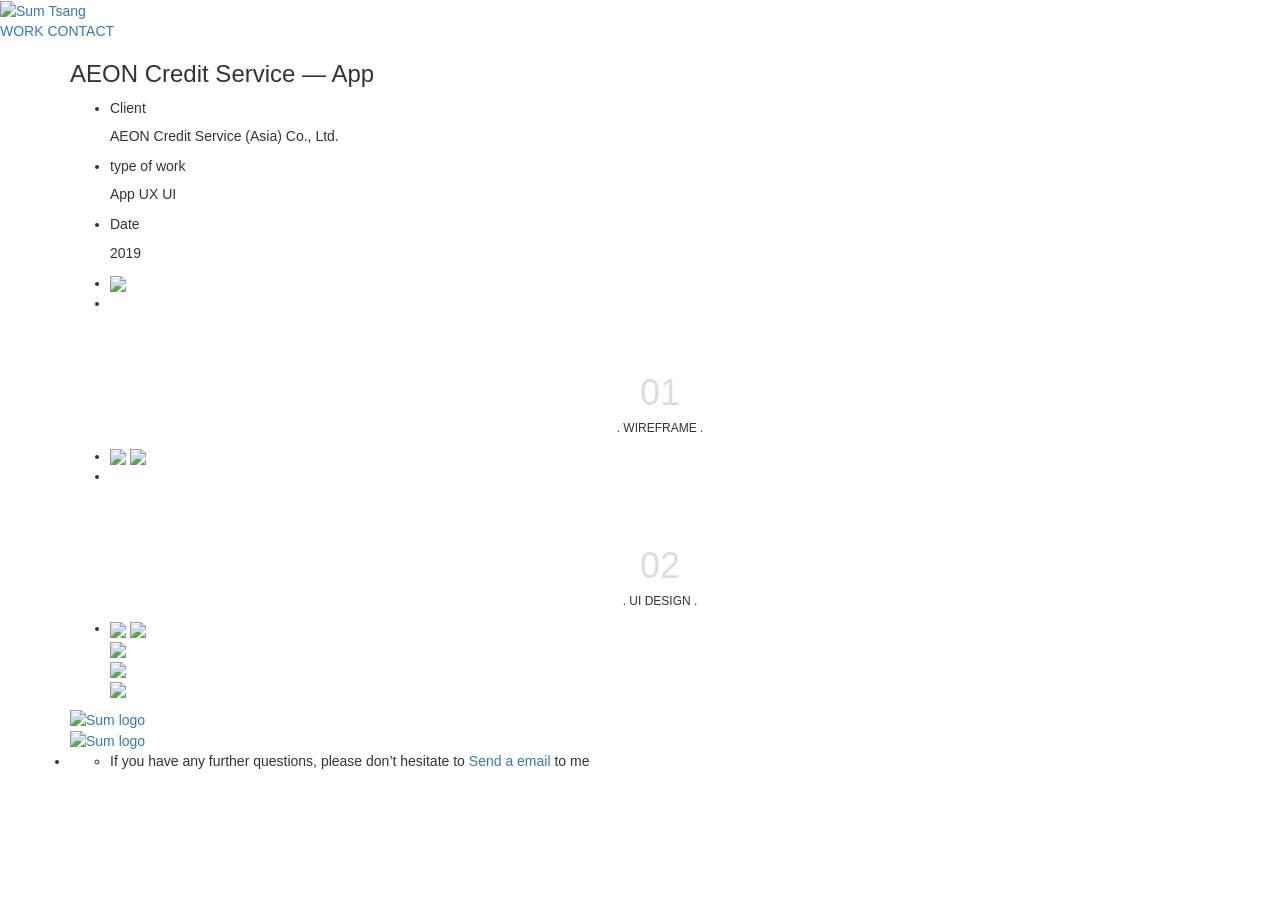
==== aeon-noshow.html @ 8ae0adea "Add files via upload" ====
<!DOCTYPE html>

<html>
    <head>
        <meta charset="utf-8">
        <title>SumTsanG</title>
        <meta name="description" content="SumTsanG">
        <meta name="author" content="pixel-industry">
        <meta name="keywords" content="CSS, HTML5, jQuery, retina, bootstrap">
        <meta name="viewport" content="width=device-width, initial-scale=1.0">
        <link rel="shortcut icon" href="img/favicon.png"/>

        <!-- Stylesheets -->
        <link rel="stylesheet" href="bootstrap/css/bootstrap.min.css"/><!-- bootstrap grid -->
        <link rel="stylesheet" href="bootstrap/css/bootstrap-theme.min.css"/><!-- bootstrap theme -->
        <link rel="stylesheet" href="css/color-turquoise.css"/><!-- turquoise template color styles -->
        <link rel="stylesheet" href="css/retina.css"/><!-- retina ready styles -->
        <link rel="stylesheet" href="css/animate.css"/><!-- animation for content -->
        <link rel="stylesheet" href="css/colors-header.css"/><!-- header styles -->

        <!-- Font icons -->
        <link rel="stylesheet" href="fonts/font-awesome-4.6.3/css/font-awesome.min.css"/><!-- Fontawesome icons css -->

        <!-- Magnific pop up plugin css -->
        <link rel="stylesheet" href="css/magnific-popup.css"/>

        <!-- Google Web fonts -->
        <link href='https://fonts.googleapis.com/css?family=Poppins:300,400,500,700%7CPlayfair+Display:400,700&subset=latin,latin-ext' rel='stylesheet' type='text/css'>        
        

        <!-- Main stylesheet -->
        <link rel="stylesheet" href="css/style.css"/><!-- template styles -->
        <link rel="stylesheet" href="css/responsive.css"/>
        <link rel="stylesheet" href="css/portfolio-job3.css"/><!-- responsive styles -->
    </head>

    <body class="job3-project-page" class="job3-project-page">

        <!-- Header wrapper start -->
    <div class="header-wrapper header-dark-default clearfix">

            <!-- #header start -->
      <header class="job3-header">
    <div class="job3-header-inner">
      <a class="job3-logo" href="index.html">
        <img class="svg-black" src="img/svg/logo.svg" alt="Sum Tsang">
      </a>
      <nav>
        <a href="index.html">WORK</a>
        <a href="contact.html">CONTACT</a>
      </nav>
    </div>
  </header>
        <!-- #header end -->
      </div><!-- .header-wrapper.header-transparent.header-dark-default end -->

        <div class="page-content  pt-50">
            <div class="container">
                <div class="row">


                    <div class="col-md-12 project-details-wide">
                      <h3>AEON Credit Service — App                      </h3>
                      <ul class="details-list">
                          <li>
                                <h5>Client</h5>
                                <p>AEON Credit Service (Asia) Co., Ltd.</p>
                        </li>
                            <li>
                                <h5>type of work</h5>
                                <p>App UX UI</p>
                            </li>
                            <li>
                                <h5>Date</h5>
                                <p>2019</p>
                            </li> 

                      </ul>
                  </div>
                    
                    <div class="col-md-12 project-gallery-wide">
                        <ul class="vertical-stack-gallery">
                             <li class="triggerAnimation animated" data-animate="fadeIn">
                             

                           
                             <img src="img/portfolio/aeon-noshow-hero.jpg">
                            
                             <!-- heading -->  
                            <li class="triggerAnimation animated" data-animate="fadeIn">
                               <br><br><br>
                               <h1 style="text-align: center; color: #ddd;"> 01</h1>
                               <h6 style="text-align: center; color: #333;">. WIREFRAME .</h6>
                            </li>
                            
                            <li class="triggerAnimation animated" data-animate="fadeIn">
                               <img src="img/portfolio/header.jpg">
                                <img src="img/portfolio/aeon-noshow-wf.jpg" class="border">
                            </li>
                          
                          <!-- heading -->  
                            <li class="triggerAnimation animated" data-animate="fadeIn">
                               <br><br><br>
                               <h1 style="text-align: center; color: #ddd;"> 02</h1>
                               <h6 style="text-align: center; color: #333;">. UI DESIGN .</h6>
                            </li>
                            
                            <li class="triggerAnimation animated" data-animate="fadeIn">
                               <img src="img/portfolio/header.jpg">
                                <img src="img/portfolio/aeon-m01.jpg" class="border"><br>
                                 <img src="img/portfolio/aeon-m02.jpg" class="border"><br>
                                  <img src="img/portfolio/aeon-m03.jpg" class="border"><br>
                                   <img src="img/portfolio/aeon-m04.jpg" class="border">
                            </li>  
                                                     
                                                
                                                                 
                        </ul>
                    </div>

                </div>
            </div>
        </div>

        <!-- #footer-wrapper start -->
        <div id="footer-wrapper" class="footer-dark simple-style footer-box footer-custom-bkg-image footer-img-bkg-2 centered">
            <!-- #footer start -->
            <footer id="footer">
                <!-- .container start -->
                <div class="container">
                    <!-- .row start -->
                    <div class="row mb-0">
                        <div class="col-md-12">
                            <a href="" class="to-top">
                                <span class="icon-container">
                                    <img src="img/svg/to-top.svg" class="svg-theme-color" alt="Sum logo"/>
                                </span>
                            </a>
                          <div class="logo">
                                <a href="index.html">
                                    <span class="icon-container">
                                        <img class="svg-white" src="img/svg/logo-w.svg" alt="Sum logo"/>
                                    </span>
                                </a>
                            </div><!-- .logo end -->
                        </div>
                    </div><!-- .row end -->
                    <!-- .row start -->
                    <div class="row">
                        <!-- .footer-widget-container.col-md-12 start -->
                        <ul class="footer-widget-container col-md-12 mb-0">
                            <!-- .widget -->
                            <li class="widget widget_nav_menu widget_horizontal_menu">
                                <ul class="menu">
                                    <li class="menu-item">If you have any further questions, please don’t hesitate to <a href="mailto:sumtsang@gmail.com">Send a email</a> to me</li>
                                </ul>
                            </li><!-- .widget end -->
                        </ul><!-- .footer-widget-container.col-md-12 end -->
                    </div><!-- .row end -->
                </div><!-- .container end -->
            </footer><!-- #footer end -->
        </div><!-- #footer-wrapper end -->

        <script src="js/jquery-2.1.4.min.js"></script><!-- jQuery library -->
        <script src="bootstrap/js/bootstrap.min.js"></script><!-- .bootstrap script -->
        <script src="js/jquery.scripts.min.js"></script><!-- modernizr -->
                 
        <script src="sharrre/jquery.sharrre-1.3.4.min.js"></script><!-- Sharrre post plugin -->
        <script type="text/javascript" src="js/jquery.fatNav.js"></script><!-- hamburger menu js -->
        <script src="js/jquery.magnific-popup.min.js"></script> <!-- Magnific pop up lightbox -->
        <script src="js/jquery-retina.js"></script><!-- retina -->
        <script src="js/volcanno.include.js"></script><!-- custom js functions -->

        <script>
            /* <![CDATA[ */
            jQuery(document).ready(function ($) {
                'use strict';

                // HAMBURGER MENU
                $.fatNav();

                //JQUERY SHARRRE 
                $('.sharrre-facebook').sharrre({
                    share: {
                        facebook: true
                    },
                    enableHover: false,
                    enableTracking: true,
                    template: '<a class="box" href="#"><div class="share"><span></span></div></a>',
                    click: function (api, options) {
                        api.simulateClick();
                        api.openPopup('facebook');
                    }
                });

                $('.sharrre-twitter').sharrre({
                    share: {
                        facebook: true
                    },
                    enableHover: false,
                    enableTracking: true,
                    template: '<a class="box" href="#"><div class="share"><span></span></div></a>',
                    click: function (api, options) {
                        api.simulateClick();
                        api.openPopup('twitter');
                    }
                });
                $('.sharrre-linkedin').sharrre({
                    share: {
                        facebook: true
                    },
                    enableHover: false,
                    enableTracking: true,
                    template: '<a class="box" href="#"><div class="share"><span></span></div></a>',
                    click: function (api, options) {
                        api.simulateClick();
                        api.openPopup('linkedin');
                    }
                });

                $('.sharrre-google-plus').sharrre({
                    share: {
                        facebook: true
                    },
                    enableHover: false,
                    enableTracking: true,
                    template: '<a class="box" href="#"><div class="share"><span></span></div></a>',
                    click: function (api, options) {
                        api.simulateClick();
                        api.openPopup('googlePlus');
                    }
                });

                // OPEN PORTFOLIO GALLERY IN POPUP
                $('.portfolio-item-hover-button').magnificPopup({
                    type: 'image',
                    gallery: {
                        enabled: true
                    },
                    image: {
                        // options for image content type
                        titleSrc: 'title'
                    }
                });

            });
            /* ]]> */
        </script>

    </body>
</html>
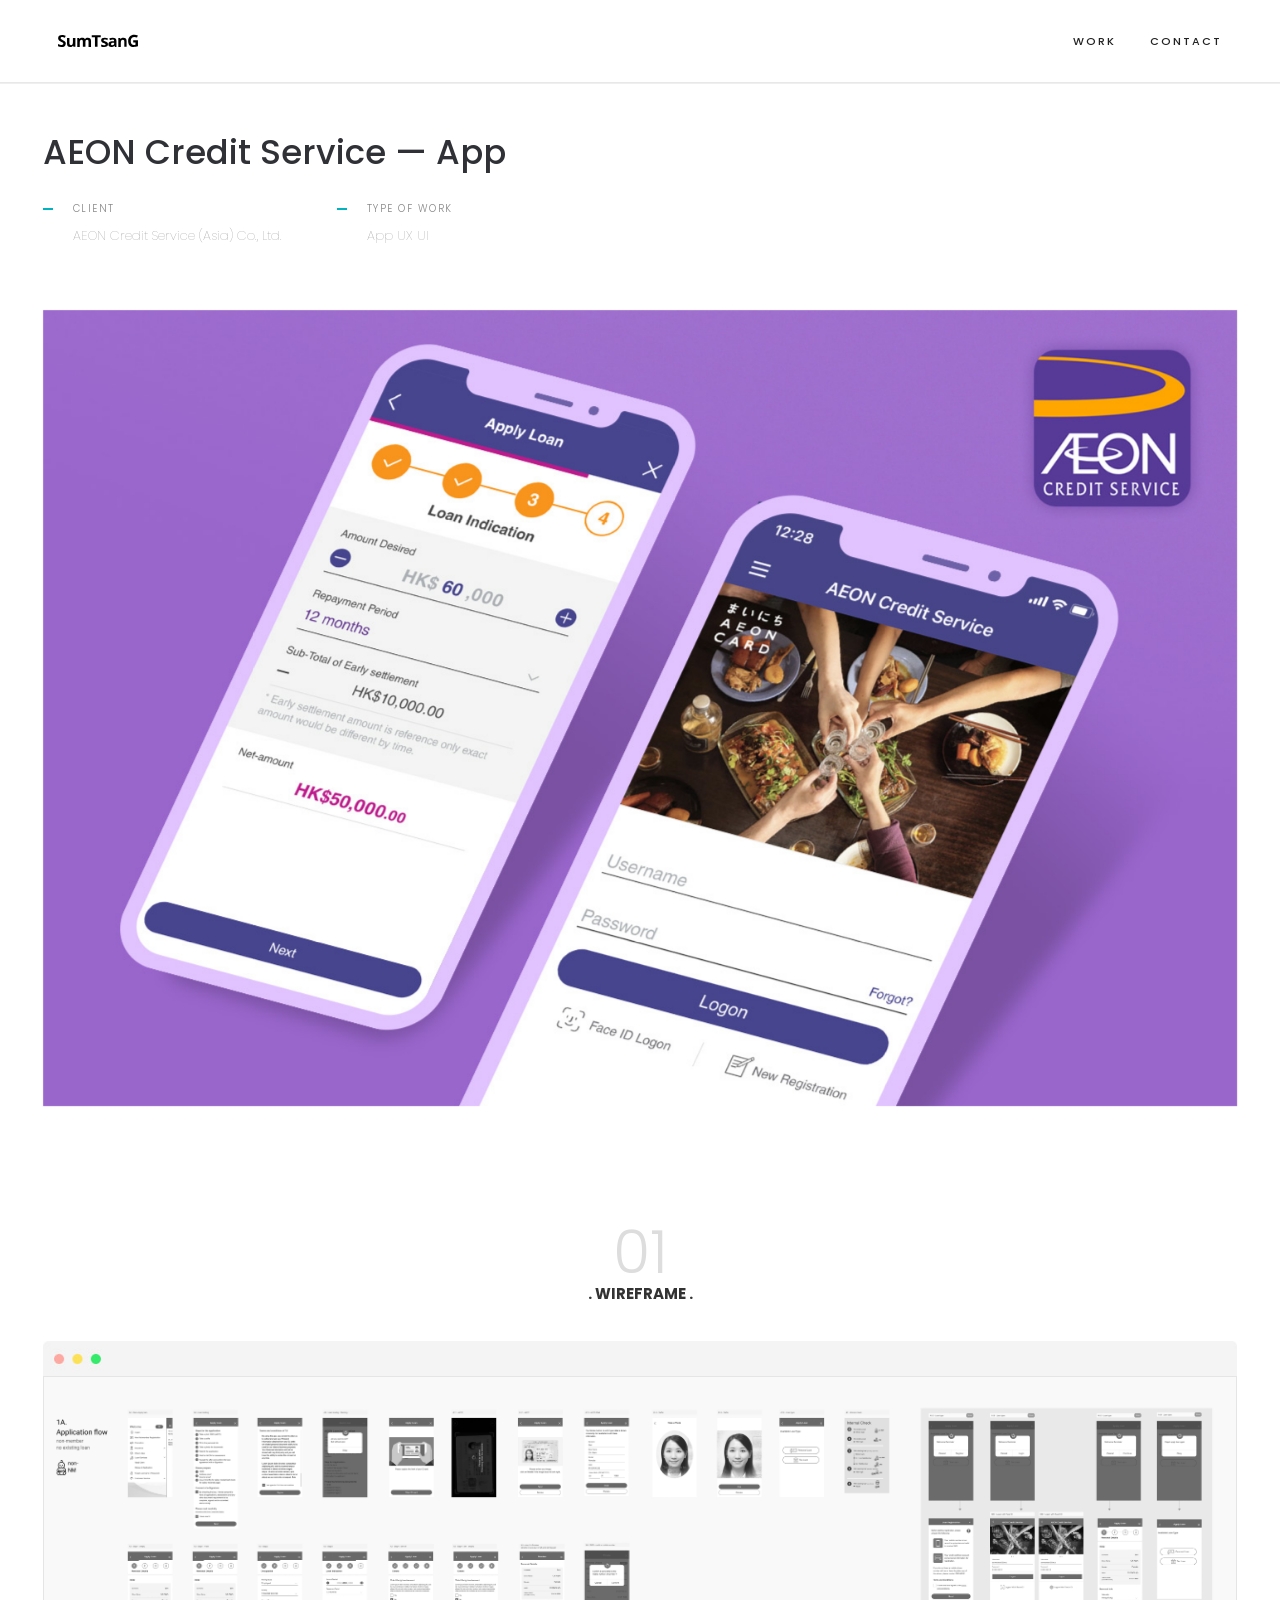
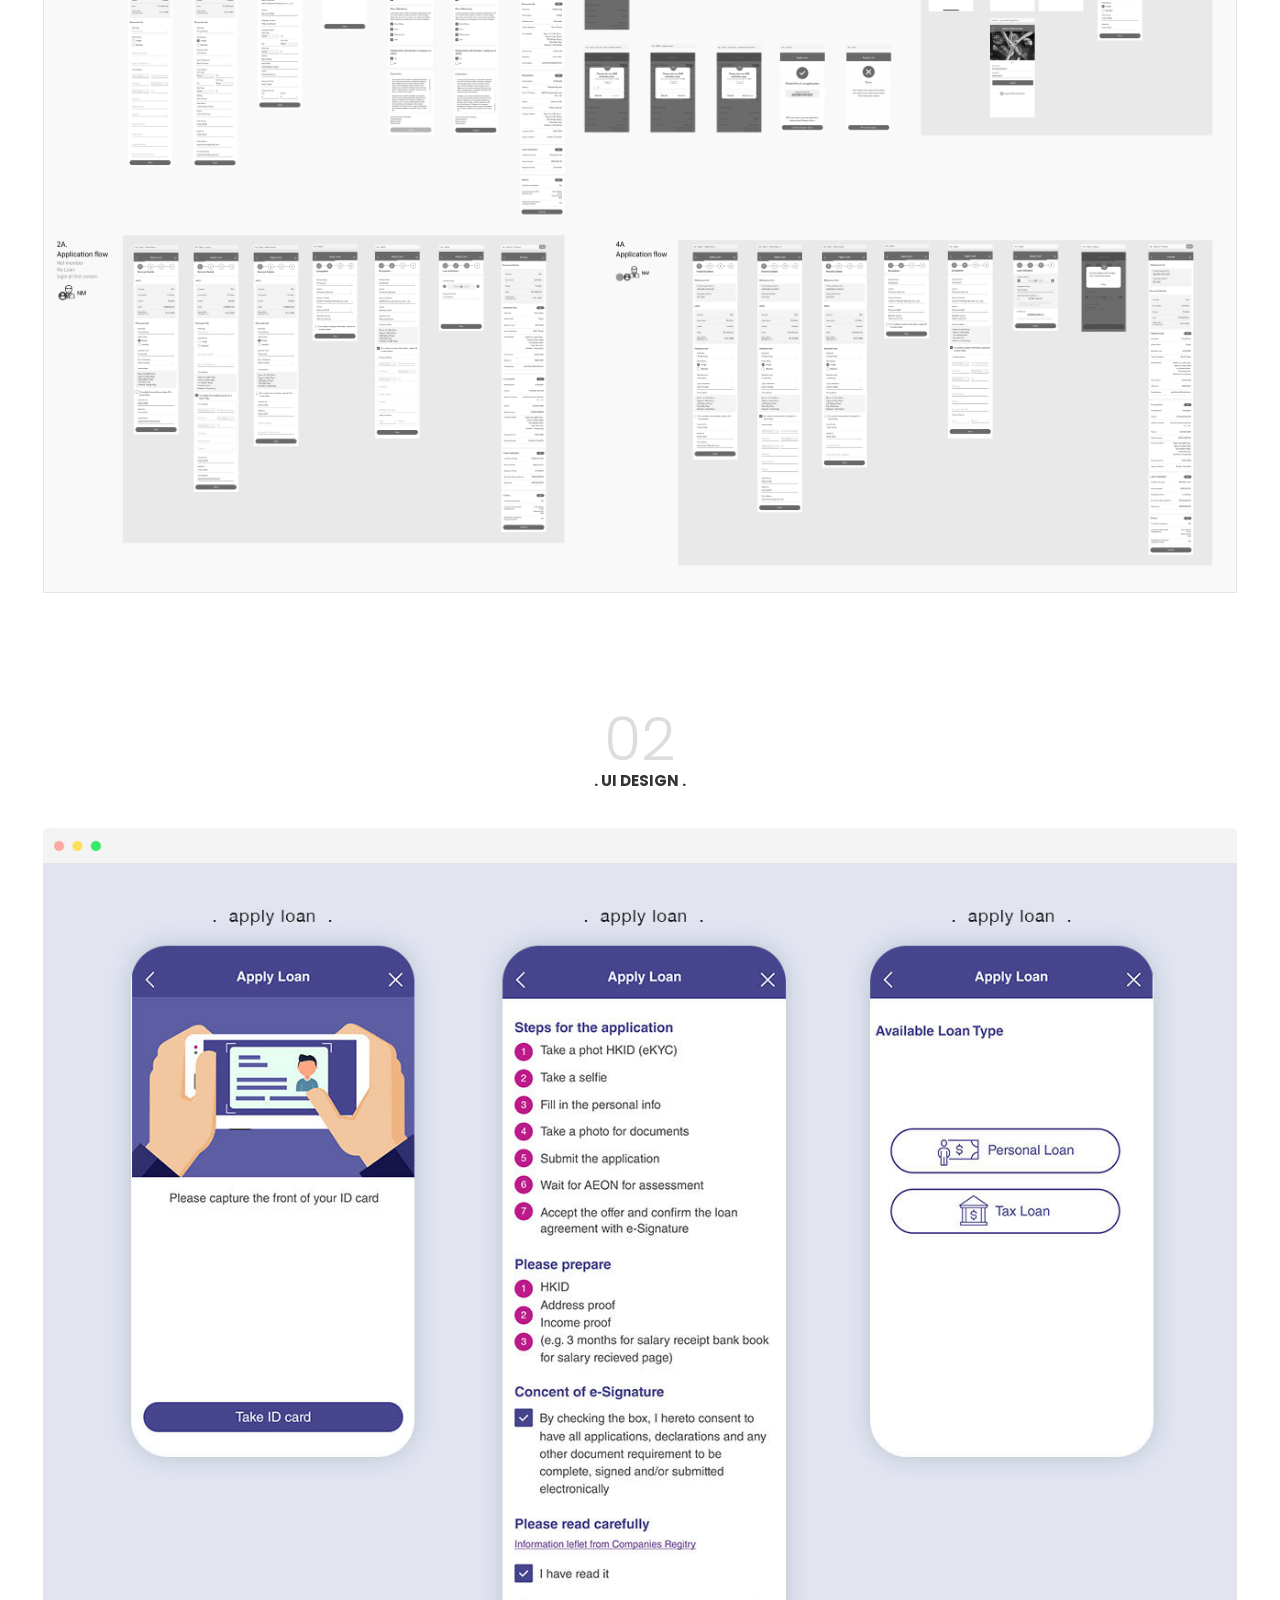
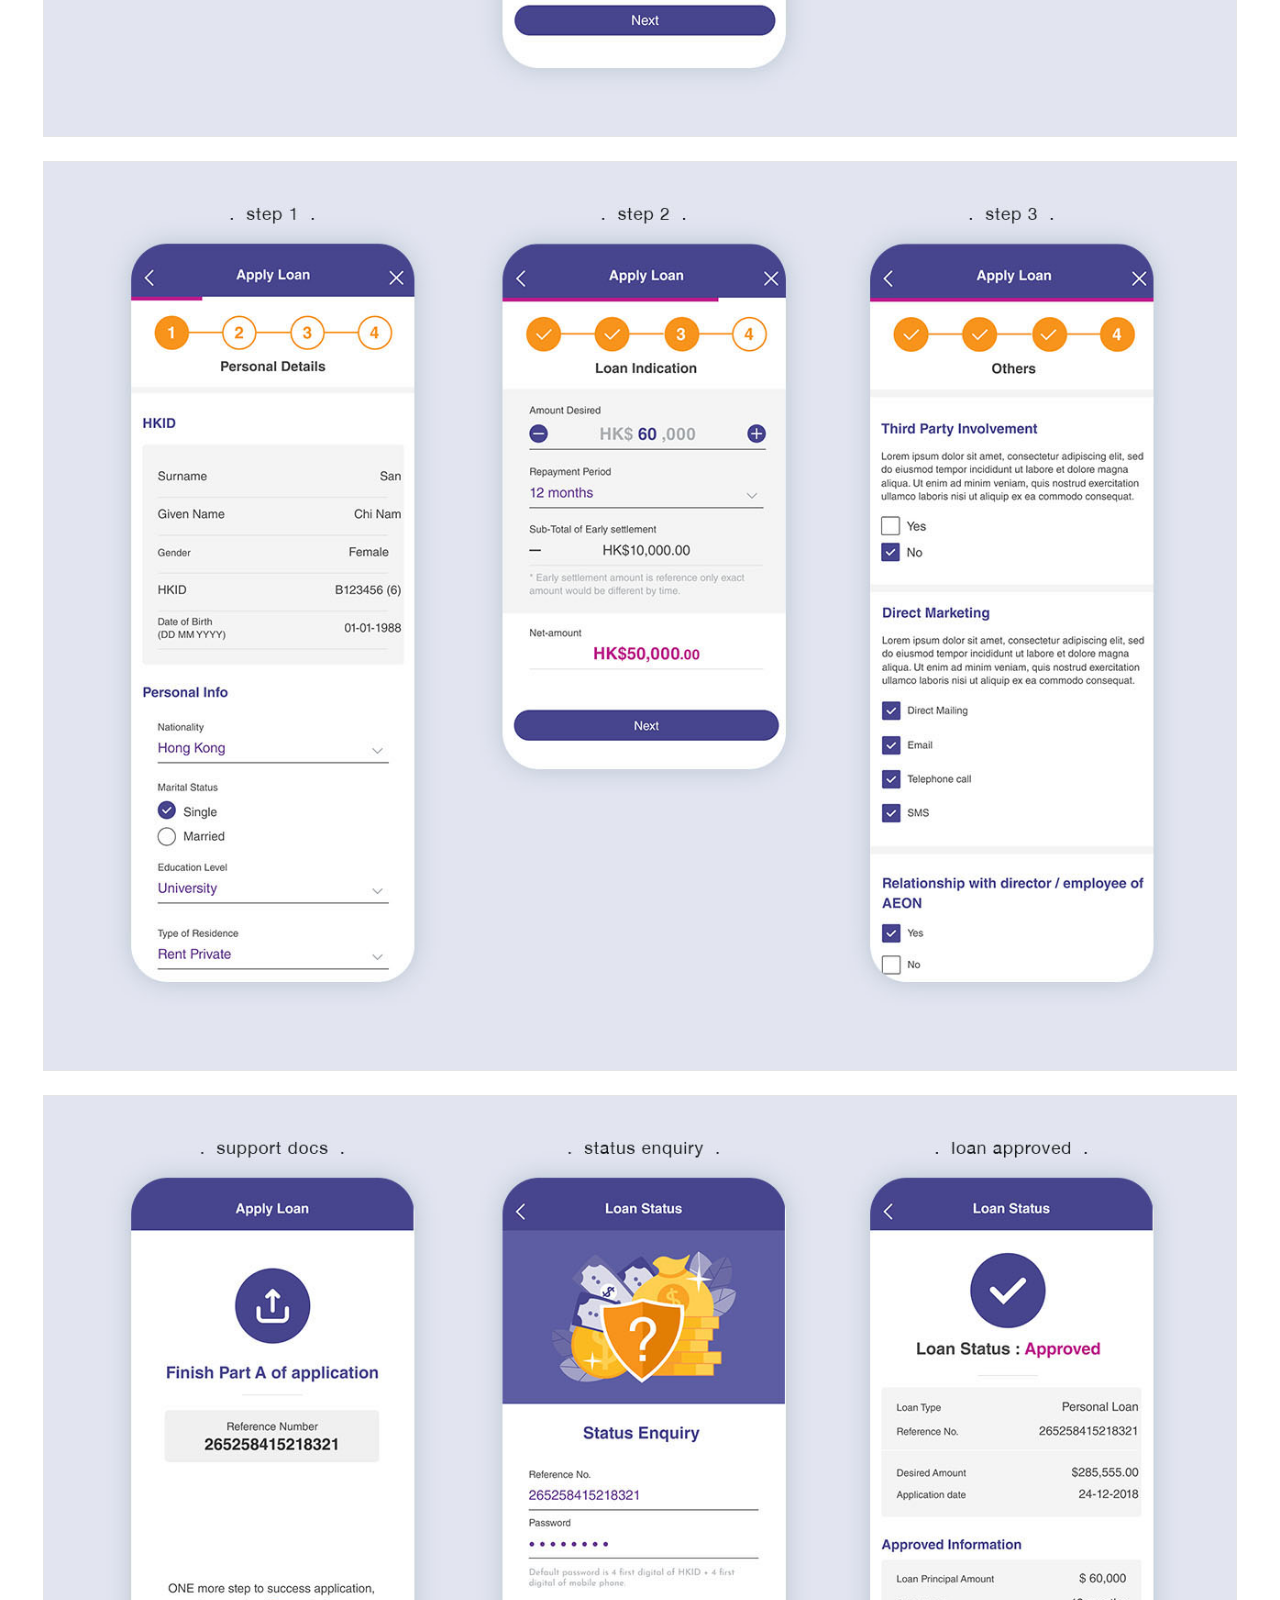
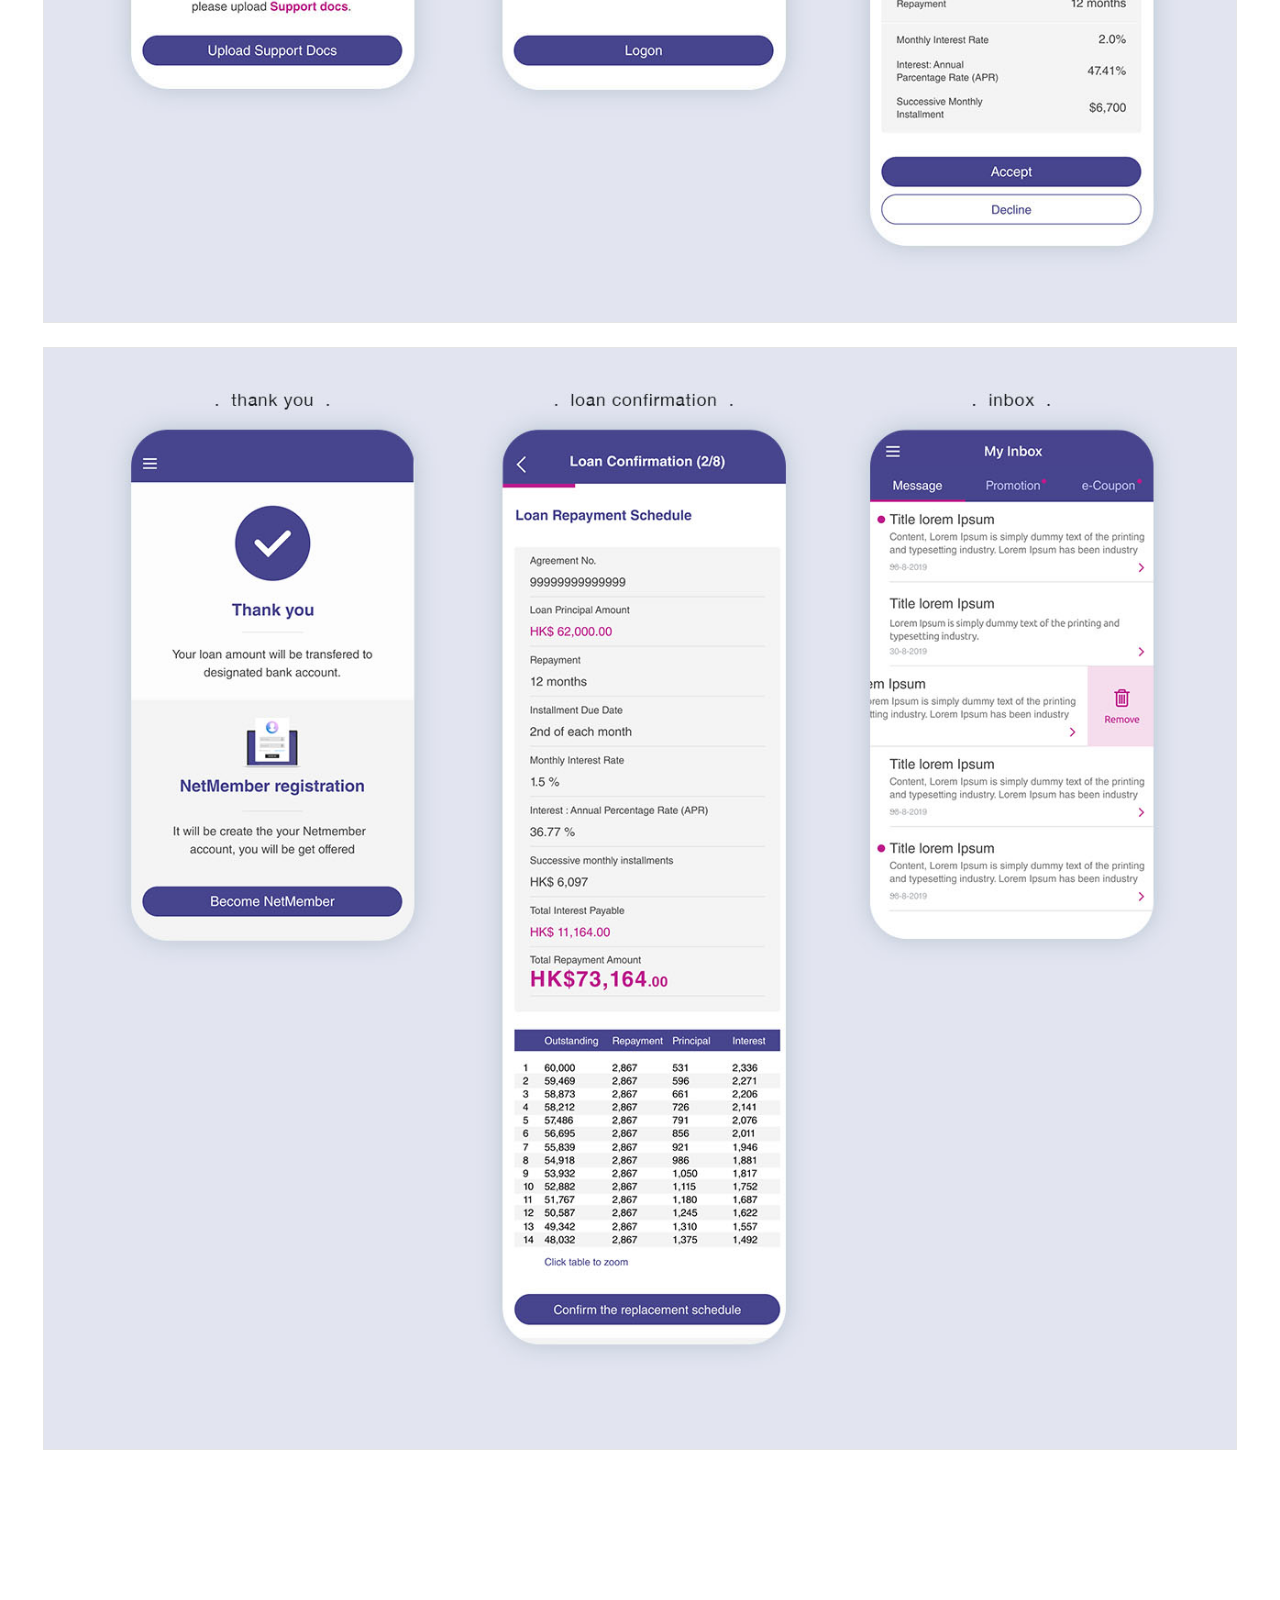
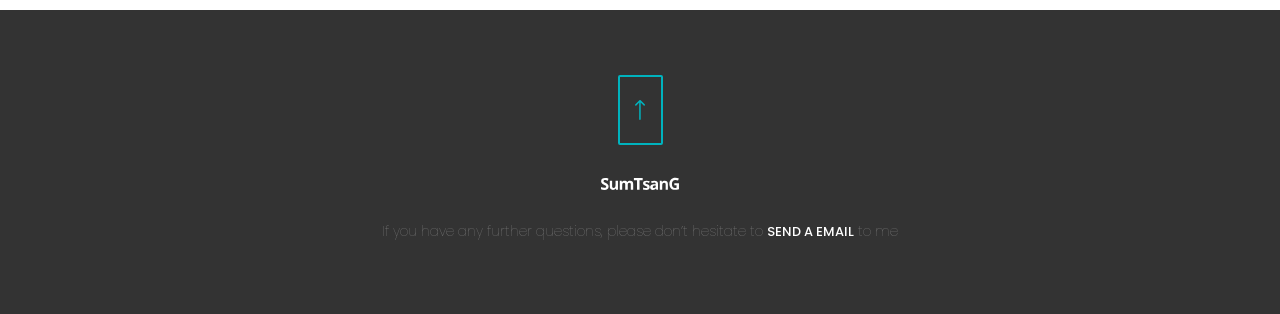
==== commit 805e1d7a: "Remove date section from project details Removed date information from the project details." ====
--- a/aeon-noshow.html
+++ b/aeon-noshow.html
@@ -70,11 +70,6 @@
                                 <h5>type of work</h5>
                                 <p>App UX UI</p>
                             </li>
-                            <li>
-                                <h5>Date</h5>
-                                <p>2019</p>
-                            </li> 
-
                       </ul>
                   </div>
                     
--- a/css/color-turquoise.css
+++ b/css/color-turquoise.css
@@ -0,0 +1,289 @@
+/*
+    Turquoise color styles - You can change this colors to any color you want
+*/
+
+/* EMPHASIZED COLOR */
+span,
+a:hover,a:focus,
+h1 span, h2 span, h3 span,
+h4 span, h5 span, h6 span,
+.service-box-icon .icon-container .fa,
+.service-box-icon a:hover h3,
+.page-content.dark .wpcf7 .wpcf7-text:focus,
+.page-content.dark .wpcf7 .wpcf7-textarea:focus,
+strong a,
+.custom-heading a:hover h4,
+.widget_nav_menu ul li span:hover,
+.widget_nav_menu ul li .fa,
+.btn-link:hover,
+.widget_nav_menu ul li a:hover span,
+.widget_recent_entries ul > li a .fa,
+.widget_recent_entries ul > li a:hover p,
+.centered-icon .icon-container .fa,
+.read-more-icon:hover + .block-title,
+.tweet-list li a,
+.header-dark-theme-color #header .dropdown-menu > li.current-menu-item > a,
+.header-dark-theme-color .navbar-default .navbar-nav>li>a:hover,
+.header-dark-theme-color #header .navbar-default .navbar-nav > li >a:focus,
+.header-dark-theme-color .navbar-nav>li>a:before,
+.header-dark-theme-color #header .dropdown-menu > li > a:hover, 
+.header-dark-theme-color #header .dropdown-menu > li > a:focus, 
+.header-dark-theme-color #header .dropdown.dropdown-submenu > a:hover::after,
+.header-light-theme-color #header .dropdown-menu > li.current-menu-item > a,
+.header-light-theme-color #header .navbar-default .navbar-nav > li >a:hover,
+.header-light-theme-color #header .navbar-default .navbar-nav > li >a:focus,
+.header-light-theme-color .navbar-nav>li>a:before,
+.header-light-theme-color #header .dropdown-menu > li > a:hover, 
+.header-light-theme-color #header .dropdown-menu > li > a:focus, 
+.header-light-theme-color #header .dropdown.dropdown-submenu > a:hover::after,
+.navbar-nav > li.dropdown.hover:hover > .dropdown-menu > li.current-menu-item > a,
+.megamenu> li > ul > .current-menu-item > a,
+.nav .open > a:focus,
+.dropdown-menu>.current-menu-item>a,
+.btn-wrapper .btn.btn-outlined,
+.team-member.block-item .team-member-name a:hover h4,
+.team-member.clean-style .team-member-name a:hover h4,
+.team-member.simple-style .team-member-name a:hover h4,
+.block-title:hover + .read-more-icon .fa,
+.read-more-icon:hover .fa,
+.team-member.clean-style .social-links.theme-hover li a:hover .fa,
+.team-member.simple-style .social-links.theme-hover li a:hover .fa,
+.header-wrapper.hamburger-menu.hamburger-menu-dark .fat-nav li a:hover,
+.header-wrapper.hamburger-menu.hamburger-menu-light .fat-nav li a:hover,
+#footer-wrapper.simple-style.footer-dark .breadcrumb li a:hover,
+#footer-wrapper.simple-style .to-top .fa,
+.newsletter .newsletter-submit:hover,
+.footer-dark .footer-widget-container .widget a:hover,
+.footer-light .footer-widget-container .widget a:hover,
+#footer-wrapper.widgetized-style-1.footer-dark .to-top:hover,
+#footer-wrapper.widgetized-style-1.footer-dark .to-top:hover .fa,
+#footer-wrapper.widgetized-style-1.footer-light .to-top:hover,
+#footer-wrapper.widgetized-style-1.footer-light .to-top:hover .fa,
+#footer-wrapper.widgetized-style-1.footer-light .to-top:hover,
+#footer-wrapper.widgetized-style-1.footer-light .to-top:hover .fa,
+.footer-light .footer-widget-container .newsletter .newsletter-submit:hover,
+.footer-dark .footer-widget-container .newsletter .newsletter-submit:hover,
+#footer-wrapper.footer-light p a,
+#footer-wrapper #copyright-container p a:hover,
+#copyright-container a:hover,
+.widget.widget_nav_menu.widget_horizontal_menu .menu .menu-item a:hover,
+.footer-dark .rpw_posts_widget .rpw_blog a:hover h4,
+.footer-light .rpw_posts_widget .rpw_blog a:hover h4,
+.footer-dark .footer-widget-container .widget.widget_recent_comments ul li a,
+.footer-light .footer-widget-container .widget.widget_recent_comments ul li a,
+.page-content.dark .heading-subtitle-top p.text-theme-color,
+.page-content.dark .heading-subtitle-top h2.text-theme-color,
+.heading-subtitle-top p.text-theme-color,
+.heading-subtitle-top h2.text-theme-color,
+.heading-subtitle-top span.text-theme-color,
+.heading-subtitle-bottom span.text-theme-color,
+.page-content.dark .heading-subtitle-top span.text-theme-color,
+.page-content.dark .heading-subtitle-bottom span.text-theme-color,
+.page-content.dark .heading-h1 span.text-theme-color,
+.page-content.dark .heading-h2 span.text-theme-color,
+.page-content.dark .heading-h3 span.text-theme-color,
+.page-content.dark .heading-h4 span.text-theme-color,
+.heading-h1 span.text-theme-color,
+.heading-h2 span.text-theme-color,
+.heading-h3 span.text-theme-color,
+.heading-h4 span.text-theme-color,
+.header-dark-default #header .dropdown-menu > li.current-menu-item > a,
+.header-dark-default #header .dropdown-menu > li.current-menu-item > a:hover,
+.navbar-default .navbar-nav > li.current-menu-parent > a,
+.navbar-default .navbar-nav > li.current-menu-item > a,
+.dropdown-menu>li>a:hover, .dropdown-menu>li>a:focus,
+.megamenu> li ul > li > a:hover,
+.megamenu> li ul > li > a:focus,
+.post-body h4:hover,
+.blog-post .read-more:hover,
+.post-share:before,
+.post-image .post-body h4:hover,
+.aside .newsletter .newsletter-submit:hover,
+.aside .widget ul li a:hover,
+.aside .rpw_posts_widget .rpw_blog h4:hover,
+.widget_recent_entries ul > li::before,
+.blog-posts.post-list .blog-post .post-body h3:hover,
+.blog-author .author-name:hover,
+.blog-author-description a:hover,
+.comments-li .comment .comment-reply-link:hover,
+.comments-li .comment .comment-reply-link:hover .fa,
+.blog-details .rpw_posts_widget .rpw_blog h4:hover,
+.counter .county-days-wrapper:after,
+.counter .county-hours-wrapper:after,
+.counter .county-minutes-wrapper:after,
+.counter .county-seconds-wrapper:after,
+.header-wrapper.hamburger-menu.hamburger-menu-light .fat-nav li .dropdown.active,
+.header-wrapper.hamburger-menu.hamburger-menu-dark .fat-nav li .dropdown.active,
+.header-wrapper.hamburger-menu.hamburger-menu-light .fat-nav li .dropdown-multilevel.active,
+.header-wrapper.hamburger-menu.hamburger-menu-dark .fat-nav li .dropdown-multilevel.active,
+.page-404-content.page-title-fullscreen .heading-subtitle-bottom h1,
+.contact-info-container .icon-container .fa,
+.page-content .newsletter .submit:hover,
+.icon-list.list-theme-color .icon-container .fa,
+.page-content #tweetscroll-wrapper ul li a,
+.page-content #tweetscroll-wrapper ul li p span,
+.footer-light .social-links.social-dark.outlined-dark.theme-hover li a:hover .fa,
+.footer-dark .social-links.social-light.outlined-light.theme-hover li a:hover .fa,
+.social-links.social-dark.theme-hover.outlined-dark a:hover .fa,
+.left-menu .social-links.social-dark.theme-hover.outlined-dark a:hover .fa,
+.footer-light .social-links.social-light.theme-hover.outlined-light a:hover .fa,
+.social-links.outlined-dark.social-dark li a:hover .fa,
+.social-links.outlined-light.social-light li a:hover .fa,
+.left-menu .social-links.outlined-dark.social-dark li a:hover .fa,
+.left-menu .social-links.outlined-light.social-light li a:hover .fa,
+.ms-layer.post-meta li a:hover,
+.pricing-table .price p,
+.pricing-table .plan-call-to-action a,
+.media-heading.author:hover,
+.post-share .fa,
+.portfolio-photography .isotope-item .post-body .post-meta .post-share .count:hover,
+.portfolio-list .portfolio-item .view-all-title h3,
+.header-wrapper.hamburger-menu.hamburger-menu-dark .fat-nav li.current-menu-item > a,
+.header-wrapper.hamburger-menu.hamburger-menu-light .fat-nav li.current-menu-item > a,
+.simple-link:hover,
+.dark .simple-link:hover,
+.widget ul li a:hover,
+.woocommerce ul.product_list_widget li .product-title:hover,
+.woocommerce nav.woocommerce-pagination .page-numbers li span.current,
+.service-box-textual a:hover h3,
+.social-links.theme-hover li a:hover,
+.aside-widgets .tweets-list-container .tweet-list li span.hash,
+.aside-widgets .tweets-list-container .tweet-list li a{
+    color: #00b3be;
+}
+
+/* EMPHASIZED COLOR - FOCUS */
+.btn-link:focus {
+    color: #16c4cf;
+}
+
+/* EMPHASIZED BACKGROUND COLOR */
+.widget_tag_cloud .tagcloud a:hover,
+.slide-line,
+.btn-primary.style-2:hover,
+.btn-primary.style-1:hover,
+.btn-primary.style-1:focus,
+.btn-primary.style-2,
+.read-more:before,
+.menu-icon.open span,
+.widget .title h3:after,
+.widget .widget-title:after,
+.block-item .block-item-buttons li:hover,
+.btn-wrapper .btn,
+.btn-wrapper .btn.btn-white:hover,
+.heading-subtitle-bottom h1:after,
+.heading-subtitle-bottom h2:after,
+.heading-subtitle-bottom h3:after,
+.btn-wrapper .btn.btn-outlined:hover,
+.header-wrapper .header-cart .cart-count,
+.footer-light .widget_tag_cloud a:hover,
+.footer-dark .widget_tag_cloud a:hover,
+.widget.widget_search .search-submit,
+.service-box-textual .separator,
+.blockquote-wrapper .blockquote-boxed .cite:before,
+.blockquote-simple .top-title:before,
+.quote-post .blockquote .cite:before,
+.blog-post-gallery .nivo-controlNav a.active,
+.pagination li:hover a,
+.pagination li.active a,
+.comment-form .wpcf7-submit.btn:hover,
+.portfolio-grid .isotope-item .mask .post-body .open-image:hover,
+.portfolio-masonry .isotope-item .mask .post-body .open-image:hover,
+.portfolio-grid.portfolio-category .isotope-item .mask .post-body .open-image:hover,
+.portfolio-grid.portfolio-category .post-category,
+.portfolio-blog-nav-hover .portfolio-blog-nav-btn span:before,
+.portfolio-blog-nav-hover .portfolio-blog-nav-btn:hover,
+.portfolio-blog-nav-hover .portfolio-blog-nav-btn-wrapper.nav-back .portfolio-blog-nav-btn,
+.maintenance-page .expand,
+.counter .county-days-wrapper:after,
+.counter .county-hours-wrapper:after,
+.counter .county-minutes-wrapper:after,
+.counter .county-seconds-wrapper:after,
+.number-counter .timer-container:after,
+.image-link a span:after,
+.details-list li h5:before,
+.jp-volume-bar-value,
+.jp-play-bar,
+.nanobar .bar,
+.newsletter-popup .newsletter .submit,
+.divider,
+.woocommerce.woocommerce-page .product button.button.alt,
+.woocommerce.woocommerce-page .product .related.products h2::before,
+.woocommerce.woocommerce-page .product .related.products ul.products li a.button,
+.woocommerce.woocommerce-page .product .woocommerce-tabs #review_form_wrapper .form-submit #comment-reply,
+.social-links.social-light.social-animated a.animate-social-icon:hover,
+.social-links.social-dark.social-animated a.animate-social-icon:hover{
+    background-color: #00b3be;
+}
+
+.social-links.social-dark.theme-hover li a:hover,
+.social-links.social-light.theme-hover li a:hover,
+.hamburger.active:hover .hamburger__icon:before,
+.hamburger.active:hover .hamburger__icon:after{
+    background-color: #00b3be !important;
+}
+
+/* EMPHASIZED BACKGROUND COLOR - HOVER*/
+.btn-wrapper .btn:hover,
+.widget.widget_search .search-submit:hover,
+.portfolio-blog-nav-hover .portfolio-blog-nav-btn-wrapper.nav-back .portfolio-blog-nav-btn:hover,
+.newsletter-popup .newsletter .submit:hover,
+.woocommerce.woocommerce-page .product button.button.alt:hover,
+.woocommerce.woocommerce-page .product .related.products ul.products li a.button:hover,
+.woocommerce.woocommerce-page .product .woocommerce-tabs #review_form_wrapper .form-submit #comment-reply:hover{
+    background-color: #16c4cf;
+}
+.mask {
+    background-color: rgba(0, 179, 190,0.8);
+}
+
+/*  BORDERS
+============================================================================= */
+
+/* EMPHASIZED BORDER COLOR */
+.wpcf7-text:focus,
+.wpcf7-select:focus,
+.wpcf7-textarea:focus,
+.btn-wrapper .btn.btn-outlined,
+.footer-light .widget_tag_cloud a:hover,
+.footer-dark .widget.widget_search .a_search:focus,
+.footer-light .widget.widget_search .a_search:focus,
+.blockquote-standard.theme-color,
+.contact-form .wpcf7-text:focus,
+.contact-form .wpcf7-textarea:focus,
+.dark .contact-form .wpcf7-text:focus, 
+.dark .contact-form .wpcf7-select:focus,
+.dark .contact-form .wpcf7-textarea:focus,
+.tabs li.active a,
+.tabs li a:hover,
+.pricing-table.plan-1.plan-highlighted,
+.left-menu.dark .social-links.outlined-dark.natural-hover a:hover,
+.page-content .newsletter .email:focus,
+.newsletter-popup,
+.newsletter-popup .newsletter input:focus,
+.woocommerce.woocommerce-page .product .woocommerce-tabs #review_form_wrapper .comment-form .comment-form-author input:focus,
+.woocommerce.woocommerce-page .product .woocommerce-tabs #review_form_wrapper .comment-form .comment-form-email input:focus,
+.woocommerce.woocommerce-page .product .woocommerce-tabs #review_form_wrapper .comment-form-comment #comment:focus{
+    border-color: #00b3be;
+}
+.to-top,
+.aside .widget.widget_search .a_search:focus,
+.tabs li.active a,
+.tabs li a:hover,
+.social-links.social-dark.theme-hover.outlined-dark a:hover,
+.social-links.social-light.theme-hover.outlined-light a:hover{
+    border-color: #00b3be !important;
+}
+
+/* EMPHASIZED TOP BORDER COLOR */
+#testimonial-carousel .testimonial-background:after {
+    border-top-color: #00b3be;
+}
+
+/* SVG FILL */
+.svg-theme-color .st0,
+.svg-turquoise .st0,
+.block-title:hover + .read-more-icon .svg-theme-hover .st0,
+.pricing-table .plan-call-to-action .st0{
+    fill: #00b3be;
+}
--- a/css/retina.css
+++ b/css/retina.css
@@ -0,0 +1,14 @@
+/*
+    Retina ready styles
+*/
+@media only screen and (-webkit-min-device-pixel-ratio: 1.5),
+only screen and (min--moz-device-pixel-ratio: 1.5),
+only screen and (-o-min-device-pixel-ratio: 3/2),
+only screen and (min-device-pixel-ratio: 1.5){
+
+    .widget_search .search-submit {
+        background-image: url('../img/search@2x.png');
+        background-size: 18px 18px;
+    }
+}
+
--- a/css/colors-header.css
+++ b/css/colors-header.css
@@ -0,0 +1,66 @@
+/* STANDARD HEADER ITEMS */
+
+
+
+.header-light-dark-current .navbar-default .navbar-nav>li>a:hover,
+.header-dark-default .navbar-default .navbar-nav>li>a:hover,
+
+.header-light-default .navbar-default .navbar-nav>li.current-menu-item>a,
+
+.header-light-default .navbar-default .navbar-nav>li>a:hover,
+.header-light-default .navbar-nav>li>a:before,
+.header-light-darker .navbar-default .navbar-nav>li.current-menu-item>a,
+.header-light-darker .navbar-default .navbar-nav>li>a:before{
+    color: #fff;
+}
+
+ .header-dark-default.header-transparent .navbar-default .navbar-nav>li>a:focus,
+.header-wrapper.header-transparent.header-light-theme-color .main-nav .navbar-default .navbar-nav>li>a,
+.header-light-default .navbar-default .navbar-nav>li>a,
+
+.header-light-dark-current .navbar-default .navbar-nav>li>a {
+    color: #eee;
+}
+
+.header-dark-default .navbar-default .navbar-nav>li>a, .header-dark-default .navbar-default .navbar-nav>li>a:focus,
+.header-wrapper.resize-header.header-dark-default .main-nav .navbar-default .navbar-nav>li>a,
+.navbar-default .navbar-nav>li>a,
+.header-dark-theme-color .navbar-default .navbar-nav>li>a, .header-dark-theme-color .navbar-default .navbar-nav>li>a:focus,
+ .header-light-dark-current.resize-header .navbar-default .navbar-nav>li>a,
+.header-wrapper.header-transparent.header-light-default.resize-header .navbar-default .navbar-nav>li>a,
+.header-wrapper.header-transparent.header-light-theme-color.resize-header .main-nav .navbar-default .navbar-nav>li>a,
+.header-dark-default .navbar-default .navbar-nav > li.current-menu-item > a,
+.header-light-default .navbar-default .navbar-nav>li>a:focus,
+.header-dark-default #header .navbar-default .navbar-nav > li >a:focus,
+.header-light-darker .navbar-default .navbar-nav>li>a:focus,
+.header-light-dark-current .navbar-default .navbar-nav>li>a:focus{
+    color: #aaa;
+}
+
+.header-light-darker .navbar-default .navbar-nav>li>a{
+    color: #6D7274;
+}
+.header-wrapper.resize-header.header-dark-default .navbar-default .navbar-nav>li>a:hover,
+.header-wrapper.resize-header.header-dark-default .navbar-default .navbar-nav>li>a:focus,
+.header-wrapper.resize-header.header-dark-default .navbar-default .navbar-nav>li>a:before,
+.header-wrapper.header-light-dark-current .navbar-default .megamenu> li ul > li > a:hover,
+.header-wrapper.header-light-dark-current .navbar-default .megamenu> li ul > li > a:focus,
+.header-light-default.resize-header .navbar-default .navbar-nav>li>a:focus,
+.header-light-default.resize-header .navbar-default .navbar-nav>li>a:hover,
+.header-light-default.resize-header .navbar-nav>li>a:before,
+.header-light-darker.resize-header .navbar-default .navbar-nav>li.current-menu-item>a,
+.header-light-darker.resize-header .navbar-default .navbar-nav>li>a:before,
+.header-light-dark-current .navbar-default .navbar-nav>li:hover>a,
+.header-light-dark-current .navbar-default .navbar-nav>li.current-menu-item>a{
+    color: #303136 !important;
+}
+
+
+/*  HAMBURGER MENU ITEMS */
+
+.header-wrapper.hamburger-menu.hamburger-menu-light .fat-nav li a {
+    color: #fff;
+}
+.header-wrapper.hamburger-menu.hamburger-menu-dark .fat-nav li a {
+    color: #303136;
+}
--- a/css/style.css
+++ b/css/style.css
@@ -0,0 +1,13029 @@
+/* 
+    Template Name: Restless
+    Author: Pixel Industry
+    Website: www.pixel-industry.com
+*/
+
+/* 
+    TABLE OF CONTENTS
+    ========================================================================= */
+/*      1. CSS RESET
+        2. DOCUMENT STYLES
+        3. TYPOGRAPHY 
+        4. HEADER 
+            4.1. MAIN NAVIGATION
+        5. LEFT MENU
+        6. PAGE TITLES 
+            6.1. PAGE TITLE CLEAN
+            6.2. PAGE TITLE FULL SCREEN
+        7. CUSTOM SECTION BACKGROUNDS
+        8. ELEMENTS
+            8.1. BLOCKQUOTES
+                8.1.1. BLOCKQUOTE STANDARD
+                8.1.2. BLOCKQUOTE BOXED
+                8.1.3. BLOCKQUOTE ICONIC
+                8.1.4. BLOCKQUOTE SIMPLE
+            8.2. BLOG & PORTFOLIO NAVIGATION
+                8.2.1. SIMPLE
+                8.2.2. HOVER
+            8.3. BUTTONS
+            8.4. DETAILS LIST ELEMENT
+            8.5. DETAILS LIST ELEMENT
+            8.6. ICON LIST ELEMENT
+            8.7. IMAGE WITH LINK
+            8.8. FAQ
+            8.9. SERVICE BOXES
+            8.10. ANIMSITION PLUGIN
+            8.11. CLIENTS CAROUSEL
+            8.11. COUNTDOWN
+            8.13. GALLERIES
+                8.13.1. IMAGE SIMPLE GALLERY
+                8.13.2. VERTICAL STACK GALLERY
+            8.14. HEADINGS
+                 8.14.1. HEADING WITH BOTTOM SUBTITLE
+                 8.14.2. HEADING WITH TOP SUBTITLE
+            8.15. INTRO HERO ELEMENT
+                 8.15.1. INTRO HERO CLEAN
+                 8.15.2. INTRO HERO FULL SCREEN
+            8.16. MASTER SLIDERS
+                8.16.1. MASTERS SLIDER - PROJECTS
+                8.16.2. MASTERS SLIDER - BLOG
+            8.17. SHOP
+            8.18. PROMOTION BLOCKS
+            8.19. NUMBERS COUNTER
+            8.20. PARALLAX ELEMENTS
+            8.21. PORTFOLIO
+            8.22. PORTFOLIO LIST
+            8.23. PRICING TABLES
+            8.24. PROGRESS BAR
+            8.25. OWL CAROUSEL
+            8.26. TABS HORIZONTAL
+            8.27. TEAM MEMBERS
+                8.27.1. TEAM MEMBERS BLOCK STYLE
+                8.27.2. TEAM MEMBERS CLEAN STYLE
+                8.27.3 TEAM MEMBERS SIMPLE STYLE
+            8.28. SOCIAL ICONS
+            8.29. ANIMATE TEXT 
+   
+        9. BLOG
+            9.1. LATEST BLOG POSTS
+            9.2. BLOG MASONRY
+            9.3. BLOG GRID
+            9.4. BLOG POST CAROSUEL
+            9.5. BLOG LIST
+            9.6. BLOG POSTS STANDARD LAYOUT
+            9.7. BLOG DETAILS
+            9.8. PAGINATION
+            9.9. POST COMMENTS
+            9.10. COMMENT FORM
+        10. CONTACT
+            10.1. CONTACT FORM
+            10.2. CONTACT PAGE
+        11. 404 PAGE
+        12. HOME COMING SOON
+        13. MAINTANENCE MODE PAGE
+        14. FOOTER
+        15. WIDGETS
+            15.1. SEARCH WIDGET
+            15.2. TEXT WIDGET
+            15.3. NEWSLETTER WIDGET
+            15.4. CUSTOM MENU WIDGET
+            15.5. LATEST POSTS WIDGET
+            15.6. TAG CLOUD WIDGET
+            15.7. RECENT COMMENTS WIDGET
+            15.8. POST CATEGORIES WIDGET
+            15.9. SOCIAL FEED WIDGET
+            15.10. RSS WIDGET
+            15.11. RECENT ENTRIES WIDGET
+            15.12. ARCHIVE WIDGET
+            15.13. CALENDAR WIDGET
+            15.14. SHARRRE WIDGET
+            15.15. LATEST TWEETS WIDGET
+            15.16. WOOCOMMERCE SEARCH WIDGET
+            15.17. WOOCOMMERCE PRODUCT CATEGORIES WIDGET
+            15.18. WOOCOMMERCE SHOPPING CART WIDGET
+            15.19. WOOCOMMERCE TOP RATED PRODUCTS AND PRODUCT LIST WIDGET
+        16. SVG CUSTOM COLOR
+*/
+
+/* ==========================================================================
+   1. CSS RESET
+    ========================================================================= */
+a,
+abbr,
+acronym,
+address,
+applet,
+article,
+aside,
+audio,
+b,
+big,
+blockquote,
+body,
+canvas,
+caption,
+center,
+cite,
+code,
+dd,
+del,
+details,
+dfn,
+div,
+dl,
+dt,
+em,
+embed,
+fieldset,
+figcaption,
+figure,
+footer,
+form,
+h1,
+h2,
+h3,
+h4,
+h5,
+h6,
+header,
+hgroup,
+html,
+i,
+iframe,
+img,
+ins,
+kbd,
+label,
+legend,
+li,
+mark,
+menu,
+nav,
+object,
+ol,
+output,
+p,
+pre,
+q,
+ruby,
+s,
+samp,
+section,
+small,
+span,
+strike,
+strong,
+sub,
+summary,
+sup,
+table,
+tbody,
+td,
+tfoot,
+th,
+thead,
+time,
+tr,
+tt,
+u,
+ul,
+var,
+video {
+    margin: 0;
+    padding: 0;
+    border: 0;
+    font: inherit;
+    vertical-align: baseline;
+}
+article,
+aside,
+details,
+figcaption,
+figure,
+footer,
+header,
+hgroup,
+menu,
+nav,
+section {
+    display: block;
+}
+ul ul,
+ul ol,
+ol ul,
+ol ol{
+    padding-left: 40px;
+}
+body {
+    line-height: 1;
+}
+blockquote,
+q {
+    quotes: none;
+}
+blockquote:after,
+blockquote:before,
+q:after,
+q:before {
+    content: '';
+    content: none;
+}
+table {
+    border-collapse: collapse;
+    border-spacing: 0;
+}
+*:focus {
+    outline: 0;
+    text-decoration: none;
+}
+a:focus,
+a:active {
+    text-decoration: none;
+    outline: 0;
+}
+
+/* ==========================================================================
+   2. DOCUMENT STYLES
+   ========================================================================= */
+
+body {
+    font-family: 'Poppins', Arial, sans-serif;
+    font-size: 14px;
+    line-height: 24px;
+    color: #888;
+    background-color: #fff;
+    font-weight: 100;
+}
+html, body {
+    height: 100%;
+}
+.row {
+    margin-bottom: 120px;
+}
+.centered {
+    text-align: center;
+}
+.centered img {
+    display: inline-block;
+}
+img {
+    max-width: 100%;
+    height: auto;
+    display: block;
+}
+}
+imgshadow {
+    max-width: 100%;
+    height: auto;
+    display: block;
+	box-shadow: 0 0px 20px rgba(0, 0, 0, 0.1);
+}
+.icon-container img {
+    width: 100%;
+}
+.centered-icon .icon-container .fa{
+    font-size: 60px;
+}
+
+.centered-icon {
+    display: table;
+    margin: 0 auto;
+}
+.centered-icon img,
+.centered-icon svg{
+    width: 70px;
+}
+.align-right {
+    text-align: right;
+}
+.vertical-center {
+    display: table-cell;
+    vertical-align: middle;
+}
+.layered-images img:nth-child(2){
+    margin-top: 80px;
+}
+.img-layer {
+    position: absolute;
+    z-index: 1;
+    left: 0;
+    right: 0;
+    margin: 0 auto;
+}
+.custom-floating-image {
+    position: absolute;
+    left: -100px;
+    width: 147%;
+    top: 20px;
+    -webkit-animation-duration: 0.3s;
+}
+.content-wrapper-off-canvas.outer {
+    width: 90%;
+    background-color: #fff;
+    margin-top: -90px;
+    margin-left: auto;
+    margin-right: auto;
+    padding-top: 115px;
+}
+.content-wrapper-off-canvas.container {
+    background-color: #fff;
+    margin-top: -90px;
+    margin-left: auto;
+    margin-right: auto;
+}
+.content-wrapper-off-canvas.container .col-md-12.blog-details {
+    padding: 0;
+}
+.content-wrapper-off-canvas.container-fluid {
+    background-color: #fff;
+    margin-top: -60px;
+    padding: 0;
+    margin-left: 60px;
+    margin-right: 60px;
+}
+.content-wrapper-off-canvas{
+    position: relative;
+    background-color: #fff;
+    margin-top: -60px;
+    padding: 0;
+    margin-left: 60px;
+    margin-right: 60px;
+}
+.content-wrapper-off-canvas .container-fluid{
+    padding-left: 0;
+    padding-right: 0;
+}
+.content-wrapper-off-canvas *[class*="col-"]{
+    padding-right: 14px;
+}
+.element-canvas-off-down {
+    position: relative;
+    top: 85px;
+    z-index: 10;
+}
+.element-canvas-off-down-small {
+    position: relative;
+    top: 65px;
+    z-index: 10;
+}
+
+iframe.video {
+    width: 770px;
+    height: auto;
+    min-height: 400px;
+    margin: 0 auto;
+    display: table;
+    -webkit-box-shadow: 0 7px 150px rgba(0, 0, 0, 0.2);
+    box-shadow: 0 7px 150px rgba(0, 0, 0, 0.2);
+}
+.group-images div {
+    float: left;
+}
+.group-images div:first-child {
+    position: absolute;
+    top: -90px;
+}
+.group-images div:last-child {
+    position: absolute;
+    top: -50px;
+    left: 215px;
+}
+.app-buttons {
+    text-align: center;
+}
+.app-buttons a {
+    display: inline-block;
+    margin: 0 3px;
+}
+.app-buttons a:hover {
+    opacity: 0.8;
+}
+.animate-section {
+    animation: showContent 1s;
+    -webkit-animation: showContent 1s;
+    animation-delay: 0.1s;
+    -webkit-animation-delay: 0.1s;
+}
+@keyframes showContent {
+    0% {
+        opacity: 0;
+        -webkit-transform: translate3d(0, 30%, 0);
+        transform: translate3d(0, 30%, 0);
+    }
+    50% {
+        opacity: 1; 
+    }
+    100% {
+        opacity: 1;
+        -webkit-transform: none;
+        transform: none;
+    }
+}
+@-webkit-keyframes showContent {
+    0% {
+        opacity: 0;
+        -webkit-transform: translate3d(0, 30%, 0);
+        transform: translate3d(0, 30%, 0);
+    }
+    50% {
+        opacity: 1; 
+    }
+    100% {
+        opacity: 1;
+        -webkit-transform: none;
+        transform: none;
+    }
+}
+.content-wrapper {
+    height: 100%;
+}
+.left-menu.header-wrapper {
+    border-bottom: none;
+}
+.left-menu ~ .content-wrapper {
+    margin-left: 300px;
+    height: 100%;
+}
+
+.container-no-padding .container-fluid  {
+    padding-left: 15px;
+    padding-right: 15px;
+}
+.column-no-padding *[class*="col-"]{
+    padding-left: 0;
+    padding-right: 0;
+}
+.column-no-left-padding{
+    padding-left: 0;
+}
+.row-no-padding {
+    padding-left: 15px;
+    padding-right: 15px;
+}
+.container-fluid {
+    padding-left: 60px;
+    padding-right: 60px;
+}
+.column-container-padding .container-fluid {
+    padding: 0 15px !important;
+    overflow: visible;
+}
+.column-container-padding .col-md-9 {
+    padding: 0 45px 0 60px;
+}
+.full-width-container-wrapper {
+    padding: 0 22px;
+}
+.content-wrapper .full-width-container-wrapper {
+    padding: 0 8px;
+    overflow: hidden;
+}
+.negative-top-margin {
+    margin-top: -60px;
+}
+.container-no-padding.negative-top-margin .container-fluid {
+    padding-left:70px;
+    padding-right: 70px;
+}
+.divider {
+    display: inline-block;
+    height: 3px;
+    width: 30px;
+    margin: 0 auto;
+}
+.side-margin {
+    margin-left:60px;
+    margin-right:60px;
+}
+.mb-0 {
+    margin-bottom: 0 !important;
+}
+.mb-20 {
+    margin-bottom: 20px !important;
+}
+.mb-30 {
+    margin-bottom: 30px !important;
+}
+.mb-40 {
+    margin-bottom: 40px !important;
+}
+.mb-50 {
+    margin-bottom: 50px !important;
+}
+.mb-60 {
+    margin-bottom: 60px !important;
+}
+.mb-70 {
+    margin-bottom: 70px;
+}
+.mb-80 {
+    margin-bottom: 80px !important;
+}
+.mb-90 {
+    margin-bottom: 90px !important;
+}
+.mb-100 {
+    margin-bottom: 100px !important;
+}
+.mb-110 {
+    margin-bottom: 110px !important;
+}
+.mb-120 {
+    margin-bottom: 120px !important;
+}
+.mb-150 {
+    margin-bottom: 150px !important;
+}
+
+.pt-0 {
+    padding-top: 0 !important;
+}
+.pt-20 {
+    padding-top: 20px !important;
+}
+.pt-40 {
+    padding-top: 40px !important;
+}
+.pt-50 {
+    padding-top: 50px !important;
+}
+.pt-60 {
+    padding-top: 60px !important;
+}
+
+.pt-80 {
+    padding-top: 80px !important;
+}
+.pt-100 {
+    padding-top: 100px !important;
+}
+.pt-110 {
+    padding-top: 110px !important;
+}
+.pt-120 {
+    padding-top: 120px !important;
+}
+.pt-150 {
+    padding-top: 150px !important;
+}
+
+.pt-200 {
+    padding-top: 200px !important;
+}
+.pt-220 {
+    padding-top: 220px !important;
+}
+.pb-40 {
+    padding-bottom: 40px !important;
+}
+.pb-60 {
+    padding-bottom: 60px !important;
+}
+.pb-80 {
+    padding-bottom: 80px !important;
+}
+.pb-100 {
+    padding-bottom: 100px !important;
+}
+.pb-120 {
+    padding-bottom: 120px !important;
+}
+.pb-150 {
+    padding-bottom: 150px !important;
+}
+
+.pb-220 {
+    padding-bottom: 220px !important;
+}
+.pb-240 {
+    padding-bottom: 240px !important;
+}
+
+.custom-col-padding-both {
+    position: relative;
+    padding: 0 100px;
+}
+.vertical-centered-container {
+    display: table;
+    width: 100%;
+}
+.vertical-centered {
+    display: table-cell;
+    vertical-align: middle;
+}
+
+.fixed-sidebar.stick {
+    position: fixed;
+    top: 0;
+    z-index: 10;
+    width: 18%;
+}
+
+/* ==========================================================================
+    3. TYPOGRAPHY 
+    ========================================================================= */
+
+p,
+a {
+    color: #888888; 
+}
+p,
+a,
+span {
+    line-height: 24px;
+}
+p {
+    padding-bottom: 25px;
+}
+a {
+    -webkit-transition: all 0.2s ease 0s;
+    -moz-transition: all 0.2s ease 0s;
+    -o-transition: all 0.2s ease 0s;
+    -ms-transition: all 0.2s ease 0s;
+    transition: all 0.2s ease 0s;
+    text-decoration: none;
+}
+a:hover {
+    text-decoration: none;
+}
+.animateText span {
+    color: #303136;
+}
+h1,.heading-h1,
+h2,.heading-h2,
+h4,.heading-h4{
+    color: #303136;
+    margin-top: 0;
+    font-weight: 300;
+}
+
+h2, .heading-h2 {
+    font-size: 42px;
+    line-height: 56px;
+    margin-bottom: 10px;
+}
+
+h3 {
+    color: #303136;
+    margin-top: 0;
+    font-size: 32px;
+    line-height: 40px;
+    font-weight: 500;
+    margin-bottom: 30px;
+}
+
+
+
+.heading-h3 {
+    font-size: 36px;
+    margin-bottom: 0;
+    line-height: 43px;
+}
+
+h5, .heading-h5,
+h6,.heading-h6 {
+    color: #303136;
+    margin-top: 0;
+}
+h1,.heading-h1 {
+    font-size: 60px;
+    line-height: 68px;
+}
+h4, .heading-h4 {
+    font-size: 24px;
+    line-height: 36px;
+    color: #303136;
+}
+.heading-h4 {
+    margin-bottom: 0;
+}
+h4 {
+    margin-bottom: 20px;
+}
+.custom-background .heading-h4 {
+    color: #666666;
+}
+h5, .heading-h5 {
+    font-size: 18px;
+    line-height: 24px;
+    font-weight: 700;
+    margin-bottom: 30px;
+}
+h6,.heading-h6 {
+    font-size: 15px;
+    line-height: 15px;
+    font-weight: 700;
+}
+.vertical-center h2 {
+    display: table-cell;
+    vertical-align: middle;
+}
+.heading-h1~p,
+.heading-h2~p,
+.heading-h3~p{
+    margin-top: 30px;
+}
+p~.btn-wrapper {
+    margin-top: 15px;
+}
+strong {
+    font-weight: 700;
+}
+strong a:hover {
+    text-decoration: underline;
+}
+ul,
+ol {
+    list-style-position: inside;
+    list-style-type: none;
+}
+ul li,
+ol li {
+    padding-bottom: 0;
+}
+.listy-style-none {
+    list-style: none;
+}
+.page-content ul {
+    margin-bottom: 25px;
+}
+
+/* ==========================================================================
+    4. HEADER
+    ========================================================================= */
+#header{
+    position: relative;
+    z-index: 1000;
+}
+.header-wrapper {
+    width: 100%;
+    position: fixed;
+    top: 0;
+    z-index: 1000;
+    background-color: #fff;
+    border-bottom: 1px solid #EFEFEF;
+}
+.header-wrapper .row{
+    margin-bottom: 0;   
+}
+.header-wrapper.header-transparent {
+    background-color: transparent;
+    border-bottom: none;
+}
+#search {
+    width: 25px;
+    min-height: 25px;
+    position: relative;
+    cursor: pointer;
+    margin-left: 15px;
+    margin-top: 26px;
+    float: right;
+    z-index: 1005;
+    background-color: transparent;
+    -webkit-transition: all 0.2s ease 0s;
+    -moz-transition: all 0.2s ease 0s;
+    -o-transition: all 0.2s ease 0s;
+    -ms-transition: all 0.2s ease 0s;
+    transition: all 0.2s ease 0s;
+}
+.resize-header #search{    
+    margin-top: 15px;
+}
+body.no-scroll {
+    overflow: hidden;
+    position: fixed;
+    width: 100%;
+}
+.header-wrapper.header-lowercase .navbar-nav>li>a {
+    text-transform: none;
+    font-weight: 400;
+}
+.header-transparent.header-lowercase .navbar-nav>li.current-menu-item>a:before,
+.header-lowercase .navbar-nav>li.current-menu-item>a:before{
+    letter-spacing: 0px;
+    font-weight: 400;
+}
+.header-wrapper.header-lowercase .navbar-nav>li>a:before{
+    font-weight: 400;
+}
+.hamburger-menu #search{
+    margin-top: 0px;
+}
+.header-wrapper.hamburger-menu .navbar-header{
+    margin-top: 5px;
+} 
+.header-wrapper.hamburger-menu .main-nav {
+    margin: 26px 0;
+}
+.header-wrapper.hamburger-menu.resize-header .main-nav {
+    margin: 10px 0 !important;
+}
+.header-wrapper.hamburger-menu .header-cart,
+.header-wrapper.hamburger-menu .header-wishlist,
+.header-wrapper.hamburger-menu.resize-header .header-cart,
+.header-wrapper.hamburger-menu.resize-header .header-wishlist{
+    margin-top: 0;
+    position: relative;
+    right: 0;
+    height: 28px;
+}
+.header-transparent #search {
+    margin-top: 13px;
+}
+.header-transparent.resize-header #search {
+    margin-top: 15px;
+}
+.hamburger-menu-light .search-submit,
+.header-wrapper.header-transparent.header-light-dark-current .search-submit,
+.header-wrapper.header-transparent.header-light-default .search-submit {
+    background-image: url('../img/svg/search-icon-light.svg');
+}
+.header-wrapper.header-transparent.header-light-dark-current.resize-header .search-submit,
+.header-wrapper.header-transparent.header-light-default.resize-header .search-submit{
+    background-image: url('../img/svg/search-icon-dark.svg');
+}
+.header-wrapper.header-transparent.header-light-darker .search-submit{
+    background-image: url('../img/svg/search-icon3-dark.svg');
+}
+.logo .logo-light,
+.logo .logo-dark{
+    display: none;
+}
+.logo .logo-light .svg-white .st0 {
+    fill: #fff;
+}
+.logo .logo-dark .svg-black .st0 {
+    fill: #1A1D1F;
+}
+.logo a {
+    display: block;
+}
+.header-wrapper.header-transparent.hamburger-menu.hamburger-menu-light .logo .logo-light{
+    display:  block !important;
+}
+.header-wrapper.header-transparent.hamburger-menu.hamburger-menu-light .logo .logo-dark{
+    display:  none !important;
+}
+.header-wrapper.header-transparent.hamburger-menu.hamburger-menu-light.resize-header .logo .logo-light{
+    display:  none !important;
+}
+.header-wrapper.header-transparent.hamburger-menu.hamburger-menu-light.resize-header .logo .logo-dark{
+    display:  block !important;
+}
+.left-menu.dark .logo .logo-light{
+    display:  block !important;
+}
+.left-menu.light .logo .logo-dark{
+    display:  block !important;
+}
+.left-menu.dark .logo .logo-dark,
+.left-menu.light .logo .logo-light{
+    display: none !important;
+}
+.header-wrapper.resize-header:not(.left-menu) .logo .logo-dark {
+    display: block !important;
+}
+.header-wrapper.resize-header:not(.left-menu) .logo .logo-light {
+    display: none !important;
+}
+.header-wrapper.header-white-logo .logo-light{
+    display: block !important;
+}
+.header-wrapper.header-white-logo .logo-dark{
+    display: none !important;
+}
+.hamburger-menu-light.resize-header .search-submit,
+.search-submit {
+    background-image: url('../img/svg/search-icon-dark.svg');
+    background-repeat: no-repeat;
+    background-position: center;
+    background-color: transparent;
+    background-size: 18px;
+    width: 25px;
+    min-height: 25px;
+    border: none;
+    text-indent: -9999px;
+    position: absolute;
+    cursor: pointer;
+
+    -webkit-transition: all 0.2s ease 0s;
+    -moz-transition: all 0.2s ease 0s;
+    -o-transition: all 0.2s ease 0s;
+    -ms-transition: all 0.2s ease 0s;
+    transition: all 0.2s ease 0s;
+}
+
+#search:focus,
+.search-submit:focus,
+#m_search:focus {
+    outline: none;
+}
+.header-transparent.hamburger-menu #m_search,
+#m_search {
+    background: transparent;
+    border: none;
+    border-bottom: 1px solid #303136;
+    color: #303136;
+    padding: 10px 0 10px 0;
+    position: absolute;
+    top: 25px;
+    right: 0px;
+    width: 250px;
+    font-size: 14px;
+    font-style: italic;
+    display: none;
+    opacity: 1;
+}
+#m_search {
+    top: 65px;
+}
+.header-transparent.hamburger-menu #m_search.dark-style,
+#m_search.dark-style {
+    border-bottom: 1px solid #303136;
+    color: #303136;
+}
+.header-transparent.hamburger-menu #m_search.light-style,
+#m_search.light-style {
+    border-bottom: 1px solid #EAEAEA;
+    color: #666;
+}
+.header-transparent #m_search{
+    top: 40px;
+}
+
+.resize-header.hamburger-menu #m_search{
+    top: 37px;
+}
+.resize-header #m_search{
+    top: 42px;
+}
+.resize-header .top-bar-wrapper~#header #search {
+    margin-top: 15px;
+}
+
+.header-transparent.resize-header.hamburger-menu.hamburger-menu-light #m_search,
+.header-transparent.resize-header.hamburger-menu.hamburger-menu-dark #m_search,
+.hamburger-menu #m_search,
+.resize-header #m_search {
+    border: 1px solid #EAEAEA;
+    padding: 10px 20px 10px 20px;
+    background: #FFFFFF;
+}
+.header-transparent.hamburger-menu.hamburger-menu-dark #m_search{
+    border-bottom: 1px solid #303136;
+}
+.header-transparent.resize-header.hamburger-menu.hamburger-menu-light #m_search,
+.header-transparent.resize-header.hamburger-menu.hamburger-menu-dark #m_search {
+    top: 38px;
+}
+.hamburger-menu #m_search {
+    top: 51px;
+}
+.header-transparent.hamburger-menu.hamburger-menu-light #search input.dark-style::-webkit-input-placeholder,
+#search input.dark-style::-webkit-input-placeholder { /* Chrome/Opera/Safari */
+    color: #303136;
+}
+.header-transparent.hamburger-menu.hamburger-menu-light #search input.dark-style::-moz-placeholder,
+#search input.dark-style::-moz-placeholder { /* Firefox 19+ */
+    color: #303136;
+}
+.header-transparent.hamburger-menu.hamburger-menu-light #search input.dark-style:-ms-input-placeholder,
+#search input.dark-style:-ms-input-placeholder { /* IE 10+ */
+    color: #303136;
+}
+.header-transparent.hamburger-menu.hamburger-menu-light #search input.dark-style:-moz-placeholder,
+#search input.dark-style:-moz-placeholder { /* Firefox 18- */
+    color: #303136;
+}
+.header-transparent.hamburger-menu.hamburger-menu-light #search input.light-style::-webkit-input-placeholder,
+#search input.light-style::-webkit-input-placeholder { /* Chrome/Opera/Safari */
+    color: #eee;
+}
+.header-transparent.hamburger-menu.hamburger-menu-light #search input.light-style::-moz-placeholder,
+#search input.light-style::-moz-placeholder { /* Firefox 19+ */
+    color: #eee;
+}
+.header-transparent.hamburger-menu.hamburger-menu-light #search input.light-style:-ms-input-placeholder,
+#search input.light-style:-ms-input-placeholder { /* IE 10+ */
+    color: #eee;
+}
+.header-transparent.hamburger-menu.hamburger-menu-light #search input.light-style:-moz-placeholder,
+#search input.light-style:-moz-placeholder { /* Firefox 18- */
+    color: #eee;
+}
+
+.header-transparent.resize-header.hamburger-menu.hamburger-menu-light #search input::-webkit-input-placeholder,
+.hamburger-menu #search input::-webkit-input-placeholder,
+.resize-header #search input::-webkit-input-placeholder { /* Chrome/Opera/Safari */
+    color: #aaa;
+}
+.header-transparent.resize-header.hamburger-menu.hamburger-menu-light #search input::-moz-placeholder,
+.hamburger-menu #search input::-moz-placeholder,
+.resize-header #search input::-moz-placeholder { /* Firefox 19+ */
+    color: #aaa;
+}
+.header-transparent.resize-header.hamburger-menu.hamburger-menu-light #search input:-ms-input-placeholder,
+.hamburger-menu #search input:-ms-input-placeholder,
+.resize-header #search input:-ms-input-placeholder { /* IE 10+ */
+    color: #aaa;
+}
+.header-transparent.resize-header.hamburger-menu.hamburger-menu-light #search input:-moz-placeholder,
+.hamburger-menu #search input:-moz-placeholder,
+.resize-header #search input:-moz-placeholder { /* Firefox 18- */
+    color: #aaa;
+}
+
+.header-transparent.hamburger-menu.hamburger-menu-dark #search input::-webkit-input-placeholder { /* Chrome/Opera/Safari */
+    color: #303136;
+}
+.header-transparent.hamburger-menu.hamburger-menu-dark #search input::-moz-placeholder { /* Firefox 19+ */
+    color: #303136;
+}
+.header-transparent.hamburger-menu.hamburger-menu-dark #search input:-ms-input-placeholder { /* IE 10+ */
+    color: #303136;
+}
+.header-transparent.hamburger-menu.hamburger-menu-dark #search input:-moz-placeholder { /* Firefox 18- */
+    color: #303136;
+}
+.header-wrapper.hamburger-menu.resize-header .main-nav {
+    margin: 16px 0;
+}
+.navbar-nav {
+    margin: 0; }
+.navbar-nav > li.dropdown.hover:hover > .dropdown-menu {
+    -webkit-transform: scale(1, 1);
+    -moz-transform: scale(1, 1);
+    -ms-transform: scale(1, 1);
+    -o-transform: scale(1, 1);
+    transform: scale(1, 1); }
+.navbar-nav > li.dropdown.hover > .dropdown-menu {
+    display: block;
+    -webkit-transform-origin: right top;
+    -moz-transform-origin: right top;
+    -ms-transform-origin: right top;
+    -o-transform-origin: right top;
+    transform-origin: right top;
+    -webkit-transition: transform 0.4s cubic-bezier(1, 0, 0, 1);
+    -moz-transition: transform 0.4s cubic-bezier(1, 0, 0, 1);
+    -o-transition: transform 0.4s cubic-bezier(1, 0, 0, 1);
+    transition: transform 0.4s cubic-bezier(1, 0, 0, 1);
+    -webkit-transform: scale(1, 0);
+    -moz-transform: scale(1, 0);
+    -ms-transform: scale(1, 0);
+    -o-transform: scale(1, 0);
+    transform: scale(1, 0); }
+.navbar-nav > li.dropdown.hover > .dropdown-menu > .current-menu-item > a {
+    color: #fff; }
+.navbar-nav > li.dropdown.hover > .dropdown-menu > .dropdown-submenu > .dropdown-menu {
+    display: block;
+    left: 100%;
+    top: -1px;
+    -webkit-border-radius: 0;
+    -moz-border-radius: 0;
+    -ms-border-radius: 0;
+    border-radius: 0;
+    -webkit-transform-origin: right top;
+    -moz-transform-origin: right top;
+    -ms-transform-origin: right top;
+    -o-transform-origin: right top;
+    transform-origin: right top;
+    -webkit-transition: transform 0.4s cubic-bezier(1, 0, 0, 1);
+    -moz-transition: transform 0.4s cubic-bezier(1, 0, 0, 1);
+    -o-transition: transform 0.4s cubic-bezier(1, 0, 0, 1);
+    transition: transform 0.4s cubic-bezier(1, 0, 0, 1);
+    -webkit-transform: scale(1, 0);
+    -moz-transform: scale(1, 0);
+    -ms-transform: scale(1, 0);
+    -o-transform: scale(1, 0);
+    transform: scale(1, 0); }
+.navbar-nav > li.dropdown.hover > .dropdown-menu > .dropdown-submenu:hover > .dropdown-menu {
+    -webkit-transform: scale(1, 1);
+    -moz-transform: scale(1, 1);
+    -ms-transform: scale(1, 1);
+    -o-transform: scale(1, 1);
+    transform: scale(1, 1); }
+.hamburger-nav ul ul {
+    display: none;
+    margin-bottom: 15px;
+}
+.hamburger-nav-submenu li,
+.hamburger-nav-multilevel li{
+    padding: 0;
+    margin: 5px 0;
+}
+.fat-nav .hamburger-nav-submenu li a{
+    font-size: 22px;
+    font-weight: 300;
+}
+.hamburger-nav-submenu li:first-child a{
+    margin-top: 15px;
+}
+.fat-nav .hamburger-nav-multilevel li a {
+    margin-top: 0;
+}
+.fat-nav .hamburger-nav-multilevel a{
+    font-size: 18px;
+    font-weight: 300;
+}
+.hamburger-nav-submenu .dropdown-header {
+    font-size: 15px;
+    margin-top: 20px;
+    color: #FFFFFF;
+    font-weight: 600;
+}
+.hamburger-menu-dark .hamburger-nav-submenu .dropdown-header {
+    color: #303136;
+}
+.fat-nav li a {
+    display: inline-block;
+    padding: 3px 0;
+    text-transform: uppercase;
+    font-weight: 500;
+}
+.hamburger-nav-submenu li a {
+    display: block;
+}
+.fat-nav__wrapper {
+    width: auto;
+    min-width: 200px;
+    height: 100%;
+    display: table;
+    margin: 0 auto;
+    padding: 30px 0;
+    table-layout: fixed;
+}
+.fat-nav .hamburger-nav-submenu li .dropdown-multilevel.active {
+    font-weight: 500;
+}
+.hamburger-nav .hamburger-nav-multilevel li a {
+    padding: 0;
+}
+.top-bar-wrapper {
+    border-bottom: 1px solid #eee;
+    padding: 4px 0;
+}
+.top-bar-wrapper a{
+    font-size: 12px;
+    font-weight: 400;
+}
+.top-bar-wrapper a .fa{
+    margin-right: 5px;
+    font-size: 16px;
+}
+.top-bar-wrapper a img,
+.top-bar-wrapper a svg{
+    width: 16px;
+    display: inline-block;
+    position: relative;
+    top: 3px;
+    margin-right: 5px;
+}
+.top-bar-wrapper a .lang-arrow-down {
+    font-size: 10px;
+}
+.top-bar-wrapper .row {
+    margin-bottom: 0;
+}
+.top-bar-wrapper .quick-links li{
+    display: inline-block;
+    margin-right: 20px;
+}
+.top-bar-wrapper .right-menu-group {
+    float: right;
+}
+.wpml-languages{
+    display: block;
+    float: right;
+    position: relative;
+    margin-left: 40px;
+}
+.wpml-languages a.active{
+    display: block;
+}
+
+.wpml-languages a.active i{
+    font-size: 9px;
+    margin-left: 5px;
+    position: relative;
+    top: -2px;
+}
+
+.wpml-languages a.active img{
+    width: 22px;
+    float: left;
+}
+.wpml-lang-dropdown li a img {
+    width: 22px;
+    margin-right: 0px;
+}
+.wpml-languages a > img{
+    width: 16px;
+}
+
+.wpml-lang-dropdown{
+    position: absolute;
+    background-color: #fff;
+    left: 0;
+    top: 102%;
+    overflow: hidden;
+    border: 1px solid #ddd;
+    width: 100%;
+    display: none;
+    z-index: 10001;
+}
+
+.wpml-lang-dropdown li{
+    list-style: none;
+    padding: 5px 15px;
+}
+
+.wpml-languages:hover ul.wpml-lang-dropdown{
+    display: block;
+}
+.header-wrapper .header-cart {
+    float: right;
+    padding: 0 18px;
+    min-width: 90px;
+    margin-top: 26px;
+    border-right: 1px solid #f3f3f3;
+}
+.icon-cart-3:before {
+    content: "\f07a";
+    font-family: "FontAwesome";
+    font-size: 18px;
+    color: #303136;
+    position: relative;
+    left: 0;
+    top: 3px;
+}
+.header-wrapper.resize-header .header-cart,
+.header-wrapper.resize-header .header-wishlist {
+    margin-top: 13px;
+}
+.header-wrapper .header-cart .cart-count {
+    display: block;
+    width: 25px;
+    height: 25px;
+    float: right;
+    border-radius: 50%;
+    color: #fff;
+    text-align: center;
+    font-size: 12px;
+    padding-top: 2px;
+    position: relative;
+    top: 1px;
+}
+.cart-contents,
+.header-wishlist-container a{
+    float: right;
+}
+.header-wrapper .header-wishlist {
+    float: right;
+    padding: 0 18px;
+    min-width: 70px;
+    margin-top: 26px;
+    margin-left: 15px;
+    border-left: 1px solid #f3f3f3;
+    border-right: 1px solid #f3f3f3;
+}
+
+.header-wishlist-container .fa,
+.cart-container .fa{
+    font-size: 18px;
+    color: #303136;
+    position: relative;
+    top: 4px;
+    left: 0;
+    margin-right: 10px;
+}
+.cart-container a {
+    float: right;
+}
+.header-wrapper .header-wishlist .wishlist-count {
+    display: block;
+    float: right;
+    color: #303136;
+    text-align: center;
+    font-size: 12px;
+    font-weight: 500;
+    padding-top: 4px;
+}
+
+.header-wrapper.hamburger-menu.hamburger-menu-light .fat-nav{
+    background: rgba(0,0,0,.8);
+}
+.header-wrapper.hamburger-menu.hamburger-menu-dark .fat-nav{
+    background: rgba(255,255,255,.9);
+}
+
+.hamburger {
+    position: relative;
+    float: right;
+    width: auto;
+    height: auto;
+    padding: 6px 0;
+}
+.hamburger__icon {
+    width: 20px;
+}
+.hamburger__icon:before {
+    top: -9px;
+    width: 25px;
+    left: -5px;
+    -webkit-transition: all 0.12s ease-in-out 0s;
+    -moz-transition: all 0.12s ease-in-out 0s;
+    -o-transition: all 0.12s ease-in-out 0s;
+    -ms-transition: all 0.12s ease-in-out 0s;
+    transition: all 0.12s ease-in-out 0s;
+}
+.hamburger__icon:after {
+    top: 9px;
+    width: 25px;
+    left: -5px;
+    -webkit-transition: all 0.12s ease-in-out 0s;
+    -moz-transition: all 0.12s ease-in-out 0s;
+    -o-transition: all 0.12s ease-in-out 0s;
+    -ms-transition: all 0.12s ease-in-out 0s;
+    transition: all 0.12s ease-in-out 0s;
+}
+.hamburger:hover .hamburger__icon:before {
+    top: -11px;
+}
+.hamburger:hover .hamburger__icon:after {
+    top: 11px;
+}
+.hamburger__icon,
+.hamburger__icon:after,
+.hamburger__icon:before {
+    transition-duration: .12s;
+}
+
+.hamburger-menu-light .hamburger__icon:after, .hamburger-menu-light .hamburger__icon:before {
+    background-color: #fff;
+}
+.hamburger-menu-light .hamburger__icon {
+    background-color: #fff;
+}
+.hamburger-menu-dark .hamburger__icon:after, .hamburger-menu-dark .hamburger__icon:before {
+    background-color: #303136 !important;
+}
+.hamburger-menu-dark .hamburger__icon {
+    background-color: #303136;
+}
+.header-wrapper.hamburger-menu .search-submit {
+    background-size: 20px;
+    min-height: 27px;
+}
+.header-wrapper.hamburger-menu #search {
+    position: relative;
+    right: 0;
+}
+.header-transparent.header-wrapper.hamburger-menu #search{
+    margin-top: 0;
+}
+.header-transparent.header-wrapper.hamburger-menu .navbar-header {
+    margin-top: 5px;
+}
+.hamburger.active .hamburger__icon:before {
+    -moz-transform: translateY(9px)rotate(45deg);
+    -ms-transform: translateY(9px)rotate(45deg);
+    -webkit-transform: translateY(9px)rotate(45deg);
+    transform: translateY(9px)rotate(45deg);
+}
+.hamburger.active .hamburger__icon:after {
+    -moz-transform: translateY(-9px)rotate(-45deg);
+    -ms-transform: translateY(-9px)rotate(-45deg);
+    -webkit-transform: translateY(-9px)rotate(-45deg);
+    transform: translateY(-9px)rotate(-45deg);
+}
+.hamburger.active:hover .hamburger__icon:before {
+    top: -9px;
+}
+.hamburger.active:hover .hamburger__icon:after {
+    top: 9px;
+}
+
+.hamburger-menu-button {
+    position: relative;
+    float: right;
+    margin-left: 25px;
+}
+
+/* ==========================================================================
+    4.1. MAIN NAVIGATION
+    ========================================================================= */
+
+.navbar-default .navbar-nav>.open>a, .navbar-default .navbar-nav>.open>a:hover, .navbar-default .navbar-nav>.open>a:focus{
+    background-color: transparent;
+}
+.logo svg,
+.logo img{
+    width: 78px;
+}
+.main-nav .row{
+    margin-bottom: 0;
+}
+.main-nav{
+    background: none;
+    margin-top: 0;
+    padding-bottom: 0;
+    -webkit-transition: margin 0.2s ease 0s;
+    -moz-transition: margin 0.2s ease 0s;
+    -o-transition: margin 0.2s ease 0s;
+    -ms-transition: margin 0.2s ease 0s;
+    transition: margin 0.2s ease 0s;
+}
+.header-transparent .main-nav{
+    padding-bottom: 0;
+    margin-top: 17px;
+}
+.navbar{
+    min-height: 0;
+    margin-bottom: 0;
+}
+.navbar-default {
+    border: none;
+}
+
+.navbar-nav > li {
+    padding-bottom: 0;
+    margin-right: 20px;
+    padding: 21px 0 16px 0;
+    -webkit-transition: all 0.2s ease 0s;
+    -moz-transition: all 0.2s ease 0s;
+    -o-transition: all 0.2s ease 0s;
+    -ms-transition: all 0.2s ease 0s;
+    transition: all 0.2s ease 0s;
+}
+.header-transparent .navbar-nav > li {
+    padding-bottom: 0;
+    margin-right: 20px;
+    padding: 8px 0 6px 0;
+}
+.header-dark-default .navbar-nav>li>a:hover,
+.header-dark-default .navbar-nav>li:hover>a:before{
+    text-shadow: 0 0 0 #000;
+}
+.navbar-nav > li:last-child {
+    margin-right: 0;
+}
+.container-fluid .navbar-nav > li:nth-last-child(-n+4) .dropdown-menu,
+.container-fluid .navbar-nav > li:nth-last-child(-n+3) .dropdown-menu,
+.container-fluid .navbar-nav > li:nth-last-child(-n+2) .dropdown-menu,
+.navbar-nav > li:last-child .dropdown-menu {
+    left: initial;
+    right: 0;
+}
+.container-fluid .navbar-nav > li.dropdown.hover:nth-last-child(-n+4) > .dropdown-menu > .dropdown-submenu > .dropdown-menu,
+.container-fluid .navbar-nav > li.dropdown.hover:nth-last-child(-n+3) > .dropdown-menu > .dropdown-submenu > .dropdown-menu,
+.container-fluid .navbar-nav > li.dropdown.hover:nth-last-child(-n+2) > .dropdown-menu > .dropdown-submenu > .dropdown-menu,
+.navbar-nav > li.dropdown.hover:last-child > .dropdown-menu > .dropdown-submenu > .dropdown-menu {
+    right: 100%;
+    left: initial;
+}
+.navbar-nav>li>a{
+    font-size: 13px;
+    text-transform: uppercase;
+    font-weight: 500;
+    line-height: 42px;
+    display: initial;
+    word-break: break-all;
+}
+.header-wrapper.header-lowercase .navbar-nav>li>a:before {
+    letter-spacing: -0.2px;
+}
+.navbar-nav>li>a:before {
+    content: attr(data-hover);
+    position: absolute;
+    overflow: hidden;
+    width: 0%;
+    height: 100%;
+    top: 0;
+    line-height: 22px;
+    letter-spacing: -0.4px;
+    font-weight: 600;
+    transition: width .25s ease-out;
+    -webkit-transition: width .25s ease-out;
+    -moz-transition: width .25s ease-out;
+    -o-transition: width .25s ease-out;
+    -ms-transition: width .25s ease-out;
+    color: #303136;
+}
+.header-transparent .navbar-nav>li.current-menu-item>a:before {
+    letter-spacing: -0.5px;
+    font-weight: 700;
+}
+.header-transparent .navbar-nav>li>a:hover {
+    color: #aaa;
+}
+.header-transparent.header-light-default .navbar-nav>li.current-menu-item>a:before {
+    letter-spacing: 0px;
+    font-weight: 500;
+}
+.header-transparent.header-light-default .navbar-nav>li:hover>a:before {
+    letter-spacing: 0px;
+    font-weight: 500;
+}
+.resize-header #header .navbar-default .navbar-nav>li>a:before {
+    top: 0;
+} 
+.resize-header #header .navbar-default .navbar-nav {
+    margin-top: -2px;
+}
+.navbar-nav>li {
+    color: #fff;
+}
+.navbar-nav>li.open {
+    overflow: visible;
+}
+.navbar-nav>li.current-menu-item>a:before,
+.navbar-nav>li:hover>a:before{
+    width: 100%;
+}
+.navbar-brand, .navbar-nav>li>a {
+    text-shadow: none;
+}
+.navbar-nav>li.current-menu-item>a:hover:before {
+    text-shadow: 0 0 0 #000;
+}
+.nav>li>a{
+    padding-left: 5px;
+    padding-right: 5px;
+}
+ul.dropdown-menu li.menu-item-has-children a.dropdown-toggle:after {
+    position: absolute;
+    display: block;
+    content: "\f105";
+    font-family: "FontAwesome";
+    color: #5D5D5D;
+    right: 20px;
+    top: 50%;
+    margin-top: -13px;
+    font-size: 18px;
+}
+
+ul.dropdown-menu li.menu-item-has-children > ul.dropdown-menu {
+    left: 100%;
+    top: -3px;
+    -webkit-box-shadow: 0px 3px 0px 0px rgba(0, 0, 0, 0.1);
+    -moz-box-shadow: 0px 3px 0px 0px rgba(0, 0, 0, 0.1);
+    box-shadow: 0px 3px 0px 0px rgba(0, 0, 0, 0.1);
+}
+.dropdown-menu{
+    background-color: #303136;
+    border-radius: 3px;
+    -webkit-border-radius: 3px;
+    -moz-border-radius: 3px;
+    border: 1px solid #353535;
+    min-width: 240px;
+    padding: 0;
+    margin: 0;
+
+    -webkit-box-shadow: 2px 2px 5px 0px rgba(50, 50, 50, 0.2);
+    -moz-box-shadow:    2px 2px 5px 0px rgba(50, 50, 50, 0.2);
+    box-shadow:         2px 2px 5px 0px rgba(50, 50, 50, 0.2);
+}
+.dropdown .dropdown-menu .dropdown-submenu > a{
+    position: relative;
+}
+.navbar-nav>li>.dropdown-menu {
+    margin-top: 0;
+}
+.dropdown .dropdown-menu .dropdown-submenu > a.dropdown-toggle:after{
+    position: absolute;
+    display: block;
+    content: "\f105";
+    font-family: "FontAwesome";
+    color: #5D5D5D;
+    right: 20px;
+    top: 50%;
+    margin-top: -13px;
+    font-size: 18px;
+}
+
+.dropdown-menu>li{
+    padding: 0;
+}
+
+.dropdown-menu>li>a{
+    color: #eee;
+    padding: 15px 20px;
+    border-bottom: 1px solid #424242;
+}
+
+.dropdown-menu>li:last-child a{
+    border: none;
+}
+.dropdown-menu.megamenu>li:last-child a{
+    border-bottom: 1px solid #424242;
+}
+
+.dropdown-menu>li>a:hover, .dropdown-menu>li>a:focus{
+    background: none;
+}
+
+
+.dropdown-submenu {
+    position: relative;
+}
+.dropdown-submenu > .dropdown-menu {
+    left: 100%;
+    top: -3px;
+    -webkit-box-shadow: 0px 3px 0px 0px rgba(0, 0, 0, 0.1);
+    -moz-box-shadow: 0px 3px 0px 0px rgba(0, 0, 0, 0.1);
+    box-shadow: 0px 3px 0px 0px rgba(0, 0, 0, 0.1);
+}
+
+.dropdown.dropdown-submenu > a {
+    position: relative;
+}
+.dropdown-header {
+    font-size: 14px;
+    color: #949494;
+    padding: 10px 20px;
+    font-weight: 500;
+    text-transform: uppercase;
+}
+.navbar-nav>li.menu-large {
+    position: static;
+}
+.megamenu{
+    padding: 20px 0 0 0;
+    width:100%;
+}
+.megamenu> li > ul {
+    padding: 0 10px 0 10px;
+    margin: 0;
+    border-right: 1px solid #424242;
+}
+.megamenu> li:last-child > ul {
+    border-right: none;
+}
+.megamenu> li > ul > li {
+    list-style: none;
+}
+.megamenu> li > ul > li > a {
+    display: block;
+    padding: 15px 20px;
+    clear: both;
+    font-weight: normal;
+    color: #eee;
+    white-space: normal;
+    border-bottom: 1px solid #424242;
+}
+.megamenu> li ul > li > a:hover,
+.megamenu> li ul > li > a:focus {
+    text-decoration: none;
+    background-color: #2D2D31;
+}
+.megamenu.disabled > a,
+.megamenu.disabled > a:hover,
+.megamenu.disabled > a:focus {
+    color: #999999;
+}
+.megamenu.disabled > a:hover,
+.megamenu.disabled > a:focus {
+    text-decoration: none;
+    background-color: transparent;
+    background-image: none;
+    filter: progid:DXImageTransform.Microsoft.gradient(enabled = false);
+    cursor: not-allowed;
+}
+.header-transparent .navbar-header{
+    margin-top: 15px;
+}
+.navbar-header{
+    padding-top: 0;
+    margin-top: 31px;
+    padding-left: 0;
+    padding-bottom: 0;
+    -webkit-transition: all 0.2s ease 0s;
+    -moz-transition: all 0.2s ease 0s;
+    -o-transition: all 0.2s ease 0s;
+    -ms-transition: all 0.2s ease 0s;
+    transition: all 0.2s ease 0s;
+}
+.resize-header .navbar-header{
+    margin-top: 17px;
+}
+.resize-header.header-transparent .navbar-header{
+    margin-top: 17px;
+}
+.resize-header.header-transparent.hamburger-menu .navbar-header{
+    margin-top: 5px ;
+}
+.navbar-default .navbar-collapse, .navbar-default .navbar-form{
+    border: none;
+}
+
+.navbar-collapse{
+    float: right;
+    padding: 0;
+}
+.navbar-toggle {
+    margin-top: 14px;
+    border: none;
+}
+.navbar-default .navbar-toggle:hover, .navbar-default .navbar-toggle:focus {
+    background-color: transparent;
+}
+.navbar-nav {
+    margin: 0;
+}
+.navbar-default .navbar-toggle .icon-bar {
+    background-color: #303136;
+}
+
+.navbar-default .navbar-nav>.open>a, .navbar-default .navbar-nav>.active>a {
+    background-image: none;
+    box-shadow: none;
+}
+#header .dropdown-menu > li > a:hover, #header .dropdown-menu > li > a:focus {
+    background: #2D2D31;
+    background-image: none;
+    filter: none;
+}
+.nav .open > a, .nav .open > a:hover, .nav .open > a:focus {
+    background-color: transparent;
+    border-color: #424242;
+}
+
+.header-wrapper .main-nav .navbar-default,
+.header-wrapper.header-transparent .main-nav .navbar-default{
+    background-color: transparent;
+    background: none;
+    box-shadow: none;
+    -webkit-box-shadow: none;
+    -moz-box-shadow: none;
+    border-radius: 0;
+    -webkit-border-radius: 0;
+    -moz-border-radius: 0;
+}
+.header-wrapper.header-transparent {
+    box-shadow: none;
+    -webkit-box-shadow: none;
+    -moz-box-shadow: none;
+}
+.header-wrapper {
+    box-shadow: none;
+    -webkit-box-shadow: none;
+    -moz-box-shadow: none;
+}
+.header-wrapper.header-transparent.header-light-darker .logo-light {
+    display: block !important;
+}
+.header-wrapper.header-transparent.header-dark-default.resize-header,
+.header-wrapper.header-transparent.header-dark-theme-color.resize-header,
+.header-wrapper.header-transparent.header-light-dark-current.resize-header,
+.header-wrapper.header-transparent.header-light-default.resize-header,
+.header-wrapper.header-transparent.header-light-theme-color.resize-header,
+.header-wrapper.header-transparent.header-light-darker.resize-header,
+.header-wrapper.hamburger-menu.resize-header{
+    background-color: #fff;
+    box-shadow: 0 0 5px rgba(0, 0, 0, 0.2);
+    -webkit-box-shadow: 0 0 5px rgba(0, 0, 0, 0.2);
+    -moz-box-shadow: 0 0 5px rgba(0, 0, 0, 0.2);
+}
+.header-wrapper.header-transparent.header-dark-default .main-nav,
+.header-wrapper.header-transparent.header-dark-theme-color .main-nav{
+
+    border: none;
+    box-shadow: none;
+    -webkit-box-shadow: none;
+    -moz-box-shadow: none;
+}
+
+.header-wrapper.header-transparent.resize-header .main-nav .navbar-default{
+    box-shadow: none;
+    border-radius: 0;
+    -webkit-border-radius: 0;
+    -moz-border-radius: 0;
+}
+.header-wrapper.header-dark-default.resize-header .navbar-nav > li,
+.header-wrapper.header-dark-theme-color.resize-header .navbar-nav > li,
+.header-wrapper.header-light-default.resize-header .navbar-nav > li,
+.header-wrapper.header-light-dark-current.resize-header .navbar-nav > li,
+.header-wrapper.header-light-darker.resize-header .navbar-nav > li{
+    padding: 11px 0 6px 0;
+}
+.header-wrapper.header-dark-theme-color.resize-header .navbar-header,
+.header-wrapper.header-light-dark-current.resize-header .navbar-header,
+.header-wrapper.header-light-theme-color.resize-header .navbar-header{
+    margin-top: 19px;
+}
+.header-wrapper.header-light-darker.resize-header .navbar-header,
+.header-wrapper.resize-header.header-dark-default .main-nav,
+.header-wrapper.resize-header.header-dark-theme-color .main-nav,
+.header-wrapper.header-light-dark-current.resize-header .main-nav,
+.header-wrapper.header-light-default.resize-header .main-nav,
+.header-wrapper.header-light-theme-color.resize-header .main-nav,
+.header-wrapper.header-light-darker.resize-header .main-nav{
+    margin-top: 0;
+}
+.header-wrapper.header-transparent.header-dark-theme-color .header-wishlist .header-wishlist-container .fa,
+.header-wrapper.header-transparent.header-dark-theme-color .header-wishlist .wishlist-count,
+.header-wrapper.header-transparent.header-dark-theme-color .header-cart .cart-container .fa,
+.header-wrapper.header-transparent.header-dark-theme-color .header-wishlist .header-wishlist-container .fa,
+.header-wrapper.header-transparent.header-dark-theme-color .header-wishlist .wishlist-count,
+.header-wrapper.header-transparent.header-dark-theme-color .header-cart .cart-container .fa{
+    color: #aaa;
+}
+.header-wrapper.header-transparent.resize-header nav {
+    min-height: 20px; 
+}
+
+.header-wrapper.header-transparent.header-dark-theme-color .header-wishlist,
+.header-wrapper.header-transparent.header-dark-theme-color .header-cart,
+.header-wrapper.header-transparent.header-dark-default .header-wishlist,
+.header-wrapper.header-transparent.header-dark-default .header-cart{
+    border-right-color: #aaa;
+    border-left-color: #aaa;
+}
+.header-wrapper.header-transparent.hamburger-menu-dark .header-wishlist,
+.header-wrapper.header-transparent.hamburger-menu-dark .header-cart,
+.header-wrapper.header-transparent.hamburger-menu-dark .header-wishlist,
+.header-wrapper.header-transparent.hamburger-menu-dark .header-cart{
+    border-right-color: #303136;
+    border-left-color: #303136;
+}
+.header-wrapper.header-transparent.hamburger-menu-light .header-wishlist .header-wishlist-container .fa,
+.header-wrapper.header-transparent.hamburger-menu-light .header-wishlist .header-wishlist-container,
+.header-wrapper.header-transparent.hamburger-menu-light .header-wishlist .wishlist-count,
+.header-wrapper.header-transparent.hamburger-menu-light .header-cart .cart-container .fa {
+    color: #fff;
+}
+.header-wrapper.header-transparent.resize-header.hamburger-menu-light .header-wishlist .header-wishlist-container .fa,
+.header-wrapper.header-transparent.resize-header.hamburger-menu-light .header-wishlist .header-wishlist-container,
+.header-wrapper.header-transparent.resize-header.hamburger-menu-light .header-wishlist .wishlist-count,
+.header-wrapper.header-transparent.resize-header.hamburger-menu-light .header-cart .cart-container .fa {
+    color: #303136;
+}
+.resize-header.hamburger-menu-light .hamburger__icon,
+.resize-header.hamburger-menu-light .hamburger__icon:after, .resize-header.hamburger-menu-light .hamburger__icon:before{
+    background-color: #303136;
+}
+.resize-header.hamburger-menu-light .hamburger.active .hamburger__icon:after, .resize-header.hamburger-menu-light .hamburger.active .hamburger__icon:before{
+    background-color: #fff;
+}
+
+/* ==========================================================================
+    5. LEFT MENU
+    ========================================================================= */
+.left-menu {
+    width: 300px;
+    height: 100%;
+    padding: 0;
+}
+.dark.left-menu {
+    background-color: #0b080a;
+}
+.light.left-menu {
+    background-color: #fff;
+    border-right: 1px solid #DADADA;
+}
+.left-menu .main-nav {
+    margin-top: 0;
+    padding-bottom: 0;
+}
+.left-menu .navbar-default {
+    background-color: transparent;
+    background-image: none;
+    -webkit-box-shadow: none;
+    box-shadow: none;
+    width: 100%;
+}
+.left-menu .navbar-default .container{
+    width: 100%;
+}
+.left-menu .navbar-header {
+    margin: 0 50px;
+    padding-top: 0;
+    padding-left: 0;
+    position: relative;
+    height: 85px;
+    padding-bottom: 0;
+}
+.left-menu .navbar-header .logo {
+    margin-top: 65px;
+}
+.menu__back {
+    font-size: 1.05em;
+    position: absolute;
+    z-index: 100;
+    top: 0;
+    right: 2.25em;
+    margin: 0;
+    padding: 1.365em 0.65em 0 0;
+    cursor: pointer;
+    color: #2a2b30;
+    border: none;
+    background: none;
+}
+.menu__back:before {
+    content: "\f177";
+    font-family: "FontAwesome";
+    position: absolute;
+    top: 0;
+    color: #303136;
+}
+.left-menu.dark .menu__back:before {
+    color: #fff;
+}
+.menu__back--hidden {
+    pointer-events: none;
+    opacity: 0;
+}
+
+.menu__back:hover,
+.menu__back:focus {
+    color: #fff;
+    outline: none;
+}
+.menu-container {
+    position: relative;
+    overflow-y: hidden;
+    width: 100%;
+}
+.left-menu .navbar-default .container-fluid {
+    padding: 0;
+    width: 100%;
+}
+.left-menu p {
+    font-size: 13px;
+    line-height: 20px;
+}
+.dark.left-menu p {
+    color: #6d7274;
+}
+.light.left-menu p {
+    color: #232327;
+}
+.left-menu .social-links,
+.left-menu .social-links.align-left,
+.left-menu .social-links.align-right{
+    border-spacing: 2px;
+    margin-bottom: 10px;
+}
+.left-menu .social-links.outlined-dark a {
+    border: 1px solid #6d7274;
+}
+.left-menu .social-links.outlined-dark a .fa{
+    color: #6d7274;
+}
+.dark.left-menu .navbar-default .menu__level>li>a, .navbar-default .navbar-nav>li>a:focus {
+    color: #6d7274;
+}
+.dark.left-menu .navbar-default .menu__level>li>a:hover{
+    color: #fff;
+}
+
+.light.left-menu .menu__level .menu__link.left-menu-menu-heading {
+    color: #232327;
+}
+.left-menu .menu__level>li>a {
+    font-size: 15px;
+    line-height: 20px;
+    text-transform: none;
+    font-weight: 500;
+
+}
+.left-menu .menu__level > li {
+    padding-bottom: 15px;
+    margin: 15px 50px 15px 50px;
+    padding: 0;
+    position: relative;
+    display: block;
+}
+.left-menu .menu__level>li>a {
+    padding: 0;
+}
+.dark.left-menu .menu__level>li:hover span {
+    color: #eee;
+}
+.left-menu .menu-footer {
+    margin: 0 50px;
+    min-height: 200px;
+    padding-top: 40px;
+}
+.portfolio-photography-menu.left-menu .menu-footer {
+    padding-top: 10px;
+}
+.portfolio-photography-menu.left-menu .menu__level > li {
+    margin: 15px 40px 15px 40px;
+}
+.left-menu .menu-footer p{
+    padding-bottom: 0;
+}
+.left-menu.portfolio-photography-menu .menu-footer{
+    padding-top: 40px;
+}
+.left-menu .icon {
+    font-family: "FontAwesome";
+}
+.left-menu .icon--arrow-left:before {
+    content: "\f177";
+    color: #eee;
+}
+.left-menu.dark .icon--arrow-left:before {
+    color: #fff;
+}
+.left-menu .menu__back {
+    padding: 0;
+    font-size: 1em;
+}
+.dark.left-menu ::-webkit-scrollbar{
+    background: #383838;
+    width: 10px;
+}
+.dark.left-menu ::-webkit-scrollbar-button,
+.dark.left-menu ::-webkit-scrollbar-corner{
+    color: #888;
+    cursor: pointer;
+}
+.dark.left-menu ::-webkit-scrollbar-thumb{
+    background: #979797;
+    cursor: pointer;
+}
+.left-menu ::-webkit-scrollbar{
+    background: #eaeaea;
+    width: 10px;
+}
+.left-menu ::-webkit-scrollbar-button,
+.left-menu ::-webkit-scrollbar-corner{
+    color: #aaa;
+    cursor: pointer;
+}
+.left-menu ::-webkit-scrollbar-thumb{
+    background: #aaa;
+    cursor: pointer;    
+}
+.dark.left-menu #header .dropdown-menu > li.current-menu-item > a,
+.dark.left-menu .navbar-default .navbar-nav>li>a:hover,
+.dark.left-menu #header .navbar-default .navbar-nav > li >a:focus, 
+.dark.left-menu #header .dropdown-menu > li > a:hover, 
+.dark.left-menu #header .dropdown-menu > li > a:focus, 
+.dark.left-menu #header .dropdown.dropdown-submenu > a:hover::after,
+.dark.left-menu .navbar-nav>li>a:before{
+    color: #eee;
+}
+.light.left-menu #header .dropdown-menu > li.current-menu-item > a,
+.light.left-menu .navbar-default .navbar-nav>li>a:hover,
+.light.left-menu #header .navbar-default .navbar-nav > li >a:focus, 
+.light.left-menu #header .dropdown-menu > li > a:hover, 
+.light.left-menu #header .dropdown-menu > li > a:focus, 
+.light.left-menu #header .dropdown.dropdown-submenu > a:hover::after,
+.light.left-menu .navbar-nav>li>a:before{
+    color: #DADADA;
+}
+.left-menu.dark .social-links.outlined-dark.social-dark li a .fa{
+    color: #6d7274;
+}
+.left-menu.dark .social-links.outlined-dark.social-dark li a{
+    border: 1px solid #6d7274;
+}
+.menu__item {
+    display: block;
+    width: calc(100% - 50px);
+}
+.menu__level {
+    overflow-y: auto;
+    height: auto;
+    top: 35px;
+    width: 100%;
+}
+.left-menu.dark .menu__level .menu__link.left-menu-menu-heading{
+    color: #fff;
+}
+.menu__level .menu__link.left-menu-menu-heading{
+    text-transform: uppercase;
+    color: #fff;
+    font-size: 12px;
+    font-weight: 500;
+    padding-top: 15px !important;
+    display: inline-block;
+}
+.menu__level .menu__link.left-menu-menu-heading:first-child {
+    padding-top: 0;
+}
+.menu__link:hover, .menu__link[data-submenu]:hover::after {
+    color: #232327;
+}
+#ml-menu{
+    width: 100%;
+    height: auto;
+    float: left;
+}
+.menu__wrap {
+    top: 0 ;
+}
+.menu__link[data-submenu]::after {
+    display: none;
+}
+.menu__breadcrumbs {
+    padding: 0;
+    z-index: 1;
+    margin: 0 50px;
+}
+.menu__breadcrumbs a {
+    vertical-align: inherit;
+}
+.light .menu__breadcrumbs a:not(:last-child)::after,
+.light .menu__breadcrumbs a:not(:last-child):hover::after{
+    color: #DADADA;
+}
+.menu__breadcrumbs a:not(:last-child)::after {
+    content: "\f111";
+    font-family: "FontAwesome";
+    display: inline-block;
+    padding: 0 1.6em;
+    color: #fff;
+    font-size: 4px;
+    float: right;
+}
+.menu__breadcrumbs a:not(:last-child):hover::after {
+    color: #fff;
+}
+.dark .menu__breadcrumbs a {
+    color: #eee;
+    text-transform: lowercase;
+}
+.light .menu__breadcrumbs a {
+    color: #DADADA;
+    text-transform: lowercase;
+}
+.menu__link--current::before {
+    font-size: 15px;
+    left: 0;
+}
+
+.portfolio-photography-menu.left-menu .navbar-header,
+.portfolio-photography-menu .menu__breadcrumbs,
+.portfolio-photography-menu.left-menu .navbar-nav > li,
+.portfolio-photography-menu.left-menu .menu-footer{
+    margin: 0 40px;
+}
+.portfolio-photography-menu.left-menu h3 {
+    font-size: 27px;
+    color: #fff;
+    line-height: 35px;
+    font-weight: 400;
+    display: inline-block;
+    margin: 150px 20px 0 40px;
+}
+.light.portfolio-photography-menu.left-menu h3 {
+    color: #232327; 
+}
+.dark.portfolio-photography-menu.left-menu .navbar-default .navbar-nav>li>a, .dark.portfolio-photography-menu.left-menu .navbar-default .navbar-nav>li>a:focus {
+    color: #777;
+}
+.left-menu-top-content {
+    padding-bottom: 40px;
+    float: left;
+}
+.left-menu .navbar-nav>li>a:before {
+    top: 2px;
+}
+
+.menu {
+    -webkit-transform: translate3d(0, 0, 0);
+    transform: translate3d(0, 0, 0);
+}
+.menu__wrap {
+    overflow: visible;
+}
+
+
+/* ==========================================================================
+    6. PAGE TITLES
+    ========================================================================= */
+.page-title {
+    position: relative;
+    margin-bottom: 110px;
+}
+.page-title .row{
+    margin-bottom: 0;
+}
+.page-title.page-title-left {
+    text-align: left;
+}
+.page-title.page-title-right {
+    text-align: right;
+}
+.page-title.page-title-centered {
+    text-align: center;
+}
+
+/* ==========================================================================
+    6.1. PAGE TITLE CLEAN
+    ========================================================================= */
+
+.page-content.page-title.page-title-clean{
+    padding-top: 0px;
+    padding-bottom: 0px;
+}
+.page-title.page-title-clean h1 {
+    font-size: 54px;
+    line-height: 60px;
+    font-weight: 700;
+}
+.page-title.page-title-clean h4 {
+    margin-top: 20px;
+    margin-bottom: 0;
+}
+.page-title.page-title-clean.dark h4 {
+    color: #fff;
+}
+.page-title.page-title-clean.light h4 {
+    color: #888888;
+}
+
+.hero-image h5 {
+    font-size: 14px;
+}
+
+
+/* ==========================================================================
+    6.2. PAGE TITLE FULL SCREEN
+    ========================================================================= */
+
+.page-content.page-title.page-title-fullscreen {
+    position: relative;
+    display: table;
+    overflow: hidden;
+    width: 100%;
+    height: 100vh;
+    padding: 0;
+}
+.page-title-fullscreen .heading-subtitle-bottom {
+    display: inline-block;
+    width: 100%;
+}
+.page-title-fullscreen .heading-subtitle-bottom h1{
+    position: relative;
+    font-size: 72px;
+    line-height:87px;
+    font-weight: 700;
+    margin-bottom: 40px;
+    padding-bottom: 40px;
+    text-transform: uppercase;
+}
+.page-title-fullscreen .heading-subtitle-bottom p{
+    color: #aaa !important;
+}
+.page-title-fullscreen.dark .heading-subtitle-bottom p{
+    color: #fff !important;
+}
+.page-title-container {
+    display: table-cell;
+    vertical-align: middle;
+}
+.page-title-overlay {
+    position: absolute;
+    top: 0;
+    bottom: 0;
+    left: 0;
+    width: 100%;
+    height: 100%;
+    background-color: rgba(0,0,0,0.7);
+}
+.dark .btn-slide-down {
+    border: 1px solid #aaa;
+}
+
+/* ==========================================================================
+    7. CUSTOM SECTION BACKGROUNDS
+    ========================================================================= */
+
+.image-background,
+.footer-custom-bkg-image{
+    background-repeat: no-repeat;
+    background-size: cover;
+    background-position: center;
+}
+.image-background .custom-heading h2 {
+    font-size: 46px;
+}
+.image-background h5 {
+    font-weight: 300;
+}
+.image-background h2 {
+    font-size: 46px;
+    line-height: 60px;
+}
+.image-background .inner-content{
+    height: 255px;
+}
+.custom-background.column-img-bkg .container-fluid{
+    padding-left: 15px;
+    padding-right: 15px;
+}
+.custom-background.column-img-bkg .container-fluid .row{
+    margin-bottom: 0;
+}
+
+.bkg-img1 {
+    background-image: url('../img/pics/bkg-img1.jpg');  
+}
+.bkg-img2 {
+    background-image: url('../img/pics/bkg-img2.jpg');  
+}
+.bkg-img3 {
+    background-image: url('../img/pics/bkg-img3.jpg');  
+}
+.bkg-img4 {
+    background-image: url('../img/pics/bkg-img4.jpg');  
+}
+.bkg-img5 {
+    background-image: url('../img/pics/bkg-img5.jpg');  
+}
+.bkg-img6 {
+    background-image: url('../img/pics/bkg-img6.jpg');  
+}
+.bkg-img7 {
+    background-image: url('../img/pics/bkg-img7.jpg');  
+}
+.bkg-img8 {
+    background-image: url('../img/pics/bkg-img8.jpg');  
+}
+.bkg-img9 {
+    background-image: url('../img/pics/bkg-img9.jpg');  
+}
+.bkg-img10 {
+    background-image: url('../img/pics/bkg-img10.jpg');  
+}
+.bkg-img11 {
+    background-image: url('../img/pics/bkg-img11.jpg');  
+}
+.bkg-img12 {
+    background-image: url('../img/pics/bkg-img12.jpg');  
+}
+.bkg-img13 {
+    background-image: url('../img/pics/bkg-img13.jpg');  
+}
+.bkg-img14 {
+    background-image: url('../img/pics/bkg-img14.jpg');  
+}
+.bkg-img15 {
+    background-image: url('../img/pics/bkg-img15.jpg');  
+}
+.bkg-img16 {
+    background-image: url('../img/pics/bkg-img16.jpg');  
+}
+.bkg-img17 {
+    background-image: url('../img/pics/bkg-img17.jpg');  
+}
+.bkg-img18 {
+    background-image: url('../img/pics/bkg-img18.jpg');  
+}
+.bkg-img19 {
+    background-image: url('../img/pics/bkg-img19.jpg');  
+}
+.bkg-img20 {
+    background-image: url('../img/pics/bkg-img20.jpg');  
+}
+.bkg-img21 {
+    background-image: url('../img/pics/bkg-img21.jpg');  
+}
+.bkg-img22 {
+    background-image: url('../img/pics/bkg-img22.jpg');  
+}
+.bkg-img23 {
+    background-image: url('../img/pics/bkg-img23.jpg');  
+}
+.bkg-img24 {
+    background-image: url('../img/pics/bkg-img24.jpg');  
+}
+.footer-img-bkg-1 {
+    background-image: url('../img/pics/footer-img-bkg-1.jpg');  
+}
+.footer-img-bkg-2 {
+    background-image: url('../img/pics/footer-img-bkg-2.jpg');  
+}
+.custom-background.image-background.page-title-1 {
+    background-image: url('../img/page-titles/page-title-1.jpg');  
+}
+.custom-background.image-background.page-title-2 {
+    background-image: url('../img/page-titles/page-title-2.jpg');  
+}
+.custom-background.image-background.page-title-3 {
+    background-image: url('../img/page-titles/page-title-3.jpg');  
+}
+.custom-background.image-background.page-title-4 {
+    background-image: url('../img/page-titles/page-title-4.jpg');  
+}
+.custom-background.image-background.page-title-5 {
+    background-image: url('../img/page-titles/page-title-5.jpg');  
+}
+.custom-background.image-background.page-title-6 {
+    background-image: url('../img/page-titles/page-title-6.jpg');  
+}
+.custom-background.image-background.page-title-7 {
+    background-image: url('../img/page-titles/page-title-7.jpg');  
+}
+.custom-background.image-background.page-title-8 {
+    background-image: url('../img/page-titles/page-title-8.jpg');  
+}
+.custom-background.image-background.page-title-9 {
+    background-image: url('../img/page-titles/page-title-9.jpg');  
+}
+.custom-background.image-background.page-title-10 {
+    background-image: url('../img/page-titles/page-title-10.jpg');  
+}
+.custom-background.image-background.page-title-11 {
+    background-image: url('../img/page-titles/page-title-11.jpg');  
+}
+.custom-background.image-background.page-title-12 {
+    background-image: url('../img/page-titles/page-title-12.jpg');  
+}
+.custom-background.image-background.page-title-13 {
+    background-image: url('../img/page-titles/page-title-13.jpg');  
+}
+.custom-background.image-background.page-title-14 {
+    background-image: url('../img/page-titles/page-title-14.jpg');  
+}
+.custom-background.image-background.page-title-15 {
+    background-image: url('../img/page-titles/page-title-15.jpg');  
+}
+.custom-background.image-background.page-title-16 {
+    background-image: url('../img/page-titles/page-title-16.jpg');  
+}
+.custom-background.image-background.page-title-17 {
+    background-image: url('../img/page-titles/page-title-17.jpg');  
+}
+.custom-background.image-background.page-title-18 {
+    background-image: url('../img/page-titles/page-title-18.jpg');  
+}
+.custom-background.image-background.page-title-19 {
+    background-image: url('../img/page-titles/page-title-19.jpg');  
+}
+.custom-background.image-background.page-title-20 {
+    background-image: url('../img/page-titles/page-title-20.jpg');  
+}
+.custom-background.image-background.page-title-21 {
+    background-image: url('../img/page-titles/page-title-21.jpg');  
+}
+.custom-background.image-background.page-title-22 {
+    background-image: url('../img/page-titles/page-title-22.jpg');  
+}
+.custom-background.image-background.page-title-23 {
+    background-image: url('../img/page-titles/page-title-23.jpg');  
+}
+
+.page-content.custom-background {
+    padding-top: 0px;
+}
+
+.page-content.dark h1,
+.page-content.dark h2,
+.page-content.dark h3,
+.page-content.dark h5,
+.page-content.dark h6,
+.page-content.dark p,
+.page-content.dark span,
+.page-content.dark li{
+    color: #fff;
+}
+
+.page-title h1 {
+    font-size: 46px;
+}
+.page-title h4 {
+    font-size: 21px;
+}
+
+.page-content.dark h4 {
+    color: #fff;
+}
+.custom-background.color-background.bkg-lightgrey {
+    background-color: #fbfbfb;
+}
+.custom-background.color-background.bkg-lightgrey-2 {
+    background-color: #f6f6f6;
+}
+.custom-background.color-background.bkg-black {
+    background-color: #212121;
+}
+.custom-background.color-background.bkg-black-2 {
+    background-color: #111;
+}
+.custom-background.color-background.bkg-black-3 {
+    background-color: #1f1f1f;
+}
+.custom-background.color-background.bkg-black-4 {
+    background-color: #0b080a;
+}
+.custom-background.color-background.bkg-white {
+    background-color: #fff;
+}
+.custom-background.color-background.bkg-darkblue {
+    background-color: #222a38;
+}
+.custom-background.color-background.bkg-darkgrey-3 {
+    background-color: #232327;
+}
+.custom-background.color-background.bkg-darkgrey-4 {
+    background-color: #222528;
+}
+.custom-background.color-background.bkg-brown{
+    background-color: #AF976D;
+}
+.custom-background.color-background.bkg-green{
+    background-color: #d5d987;
+}
+
+.custom-background.color-background.bkg-turquoise {
+    background-color: #00B3BD;
+}
+#footer-wrapper.footer-custom-bkg-color.footer-color-bkg-dark-grey-2 {
+    background-color: #1a1a1a;
+}
+#footer-wrapper.footer-custom-bkg-color.footer-color-bkg-dark-grey {
+    background-color: #181818;
+}
+#footer-wrapper.footer-custom-bkg-color.footer-color-bkg-grey{
+    background-color: #333;
+}
+#footer-wrapper.footer-custom-bkg-color.footer-color-bkg-white{
+    background-color: #fff;
+}
+#footer-wrapper.footer-custom-bkg-color.footer-color-bkg-turquoise{
+    background-color: #00B3BD;
+}
+#footer-wrapper.footer-custom-bkg-color.footer-color-bkg-light-grey{
+    background-color: #fbfbfb;
+}
+/* ==========================================================================
+    8. ELEMENTS
+    ========================================================================= */
+
+
+/* ==========================================================================
+    8.1. BLOCKQUOTES
+    ========================================================================= */
+
+blockquote p {
+    padding-bottom: 0;
+    font-family: 'Playfair Display', serif;
+    color: #303136;
+}
+.blockquote-boxed.blockquote-left,
+.blockquote-iconic.blockquote-left,
+.blockquote-simple.blockquote-left{
+    text-align: left;
+}
+.blockquote-boxed.blockquote-center,
+.blockquote-iconic.blockquote-center,
+.blockquote-simple.blockquote-center,
+.blog-post.blog-details .post-body blockquote.blockquote-center{
+    text-align: center;
+}
+
+.blockquote-pull-left {
+    float: left;
+    margin: 10px 30px 15px 0 !important;
+    width: 300px;
+}
+.blockquote-pull-right {
+    float: right;
+    margin: 10px 0 15px 30px !important;
+    width: 300px;
+}
+/* ==========================================================================
+    8.1.1. BLOCKQUOTE STANDARD
+    ========================================================================= */
+
+.blockquote-standard,
+blockquote{
+    padding: 20px 30px;
+    border-color: #303136;
+}
+.blog-post.blog-details .post-body .blockquote-standard p,
+.blockquote-standard p,
+blockquote p,
+.blog-post.blog-details .post-body blockquote p{
+    font-size: 24px;
+    line-height: 38px;
+    padding-bottom: 0;
+    color: #303136;
+    font-weight: 700;
+}
+blockquote.blockquote-standard.blockquote-right {
+    border-left: none;
+}
+.blockquote-standard.blockquote-left,
+.blog-post.blog-details .post-body blockquote,
+blockquote {
+    text-align: left;
+    border-left-style: solid;
+    border-left-width: 2px;
+}
+.blockquote-standard.blockquote-right,
+.blog-post.blog-details .post-body blockquote.blockquote-right{
+    text-align: right;
+    border-right-style: solid;
+    border-right-width: 2px;
+    border-left: none;
+}
+
+.blog-details .blockquote-standard{
+    margin: 30px 0 40px 0;
+}
+.blog-post.blog-details .post-body .blockquote-boxed{
+    border-left: 0;
+}
+
+.blog-posts .blog-post blockquote {
+    border-left: none;
+    padding: 0;
+    float: left;
+}
+
+/* ==========================================================================
+    8.1.2. BLOCKQUOTE BOXED
+    ========================================================================= */
+
+.blockquote-wrapper {
+    background-color: #fff;
+    border: 1px solid #eeeeee;
+    -webkit-box-shadow: 0 0 60px rgba(68, 68, 68, 0.1);
+    box-shadow: 0 0 60px rgba(68, 68, 68, 0.1);
+}
+.blockquote-wrapper .blockquote-boxed {
+    border: none;
+    padding: 0;
+}
+.blog-post.blog-details .blockquote-wrapper .blockquote-boxed p,
+.blockquote-wrapper .blockquote-boxed p{
+    padding: 70px 11%;
+    font-size: 60px;
+    line-height: 80px;
+    font-family: 'Playfair Display', serif;
+    font-weight: 700;
+    color: #232327;
+}
+.blockquote-wrapper .blockquote-boxed .cite-wrapper {
+    padding: 60px 11%;
+    border-top: 1px solid #eeeeee;
+}
+.blog-post.blog-details .blockquote-wrapper .blockquote-boxed .cite-wrapper .cite,
+.blockquote-wrapper .blockquote-boxed .cite-wrapper .cite {
+    position: relative;
+    font-size: 15px;
+    line-height: normal;
+    color: #666666;
+    font-family: 'Poppins', Arial, sans-serif;
+    font-weight: 100;
+    padding: 0 0 0 60px;;
+    display: inline-block;
+}
+
+.blockquote-wrapper .blockquote-boxed .cite:before {
+    position: absolute;
+    content: "";
+    top: 12px;
+    left: 0;
+    width: 40px;
+    height: 2px;
+}
+
+/* ==========================================================================
+    8.1.3. BLOCKQUOTE ICONIC
+    ========================================================================= */
+.blockquote-iconic-wrapper{
+    padding: 40px 9%;
+    display: table;
+    margin: 0 auto;
+}
+.blockquote-iconic-wrapper {
+    background: url(../img/svg/quote.svg) no-repeat center;
+    background-size: 30%;
+}
+.container-fluid .blockquote-iconic-wrapper {
+    padding: 100px 9%;
+}
+.custom-background.color-background .blockquote-iconic-wrapper {
+    background: url(../img/svg/quote.svg) no-repeat center;
+    background-size: 30%;
+}
+.custom-background.color-background .blockquote-iconic-wrapper.light-bkg-icon {
+    background: url(../img/svg/quote-colored-bg.svg) no-repeat center;
+    background-size: 70%;
+}
+.blockquote-iconic-wrapper .blockquote-iconic {
+    border-left: none;
+    display: table-cell;
+    vertical-align: middle;
+}
+.blockquote-iconic-wrapper .blockquote-iconic p{
+    font-size: 24px;
+    line-height: 36px;
+    margin-bottom: 25px;
+}
+.blockquote-iconic-wrapper .blockquote-iconic .cite {
+    position: relative;
+    font-size: 13px;
+    font-family: 'Poppins', Arial, sans-serif;
+    font-weight: 500;
+    padding: 0 0 0 50px;
+    display: inline-block;
+    margin: 0;
+    line-height: 20px;
+}
+.blockquote-iconic-wrapper .blockquote-iconic .cite:before {
+    position: absolute;
+    content: "";
+    top: 7px;
+    left: 0;
+    width: 30px;
+    height: 2px;
+    background-color: #95815f;
+}
+
+/* ==========================================================================
+    8.1.4. BLOCKQUOTE SIMPLE
+    ========================================================================= */
+.blockquote-simple {
+    border-left: none;
+}
+.blockquote-simple p{
+    font-size: 36px;
+    line-height: 45px;
+    margin-bottom: 35px;
+    font-weight: 500;
+}
+.blockquote-simple .top-title {
+    position: relative;
+    padding-left: 65px;
+    text-transform: uppercase;
+    font-family: 'Poppins', Arial, sans-serif;
+    font-size: 15px;
+    font-weight: 700;
+    margin-bottom: 30px;
+    display: inline-block;
+}
+.blockquote-simple .top-title:before {
+    position: absolute;
+    content: "";
+    top: 20px;
+    left: 0;
+    width: 46px;
+    height: 3px;
+}
+.blockquote-simple .cite {
+    position: relative;
+    font-size: 15px;
+    font-family: 'Poppins', Arial, sans-serif;
+    font-weight: 500;
+    padding: 0;
+    display: inline-block;
+    margin: 0;
+    color: #888;
+}
+.page-content.dark .blockquote-simple .cite {
+    color: #888;
+}
+
+/* ==========================================================================
+    8.2. BLOG & PORTFOLIO NAVIGATION
+    ========================================================================= */
+/* ==========================================================================
+    8.2.1. BLOG & PORTFOLIO NAVIGATION SIMPLE
+    ========================================================================= */
+
+.portfolio-blog-nav-simple {
+    text-align: center;
+    border-top: 1px solid #eeeeee;
+    border-bottom: 1px solid #eeeeee;
+}
+.portfolio-blog-nav-simple .row {
+    margin-bottom: 0;
+}
+.portfolio-blog-nav-simple a {
+    padding: 43px 0 38px 0;
+}
+.portfolio-blog-nav-simple a,
+.portfolio-blog-nav-simple span{
+    font-weight: 600;
+    color: #1a1d1f;
+    text-transform: uppercase;
+    font-size: 13px;
+    display: inline-block;
+}
+.portfolio-blog-nav-simple a:hover,
+.portfolio-blog-nav-simple a:hover span{
+    color: #666;
+}
+.portfolio-blog-nav-simple a img,
+.portfolio-blog-nav-simple a svg {
+    margin-top: 5px;
+}
+.portfolio-blog-nav-simple .nav-prev img,
+.portfolio-blog-nav-simple .nav-prev svg{
+    float: left;
+    margin-right: 15px;
+}
+.portfolio-blog-nav-simple .nav-next img,
+.portfolio-blog-nav-simple .nav-next svg{
+    float: right;
+    margin-left: 15px;
+}
+.portfolio-blog-nav-simple .nav-prev img,
+.portfolio-blog-nav-simple .nav-prev svg,
+.portfolio-blog-nav-simple .nav-next img,
+.portfolio-blog-nav-simple .nav-next svg{
+    width: 20px;
+}
+.portfolio-blog-nav-simple .nav-prev img,
+.portfolio-blog-nav-simple .nav-prev .fa {
+    transform: translateX(0);
+    -webkit-transform: translateX(0);
+    -moz-transform: translateX(0);
+    -ms-transform: translateX(0);
+    -webkit-transition: all 0.2s ease 0s;
+    -moz-transition: all 0.2s ease 0s;
+    -o-transition: all 0.2s ease 0s;
+    -ms-transition: all 0.2s ease 0s;
+    transition: all 0.2s ease 0s;
+}
+.portfolio-blog-nav-simple .nav-prev:hover img,
+.portfolio-blog-nav-simple .nav-prev:hover .fa{
+    transform: translateX(-7px);
+    -webkit-transform: translateX(-7px);
+    -moz-transform: translateX(-7px);
+    -ms-transform: translateX(-7px);
+}
+.portfolio-blog-nav-simple .nav-next img,
+.portfolio-blog-nav-simple .nav-next .fa {
+    transform: translateX(0);
+    -webkit-transform: translateX(0);
+    -moz-transform: translateX(0);
+    -ms-transform: translateX(0);
+    -webkit-transition: all 0.2s ease 0s;
+    -moz-transition: all 0.2s ease 0s;
+    -o-transition: all 0.2s ease 0s;
+    -ms-transition: all 0.2s ease 0s;
+    transition: all 0.2s ease 0s;
+}
+.portfolio-blog-nav-simple .nav-next:hover img,
+.portfolio-blog-nav-simple .nav-next:hover .fa{
+    transform: translateX(7px);
+    -webkit-transform: translateX(7px);
+    -moz-transform: translateX(7px);
+    -ms-transform: translateX(7px);
+}
+
+.blog-details.split-screen-post .portfolio-blog-nav-simple {
+    float: left;
+    width: 100%;
+    margin-top: 100px;
+}
+.blog-details.split-screen-post .portfolio-blog-nav-simple *[class*="col-"]:nth-of-type(1) a{
+    float: left; 
+}
+.blog-details.split-screen-post .portfolio-blog-nav-simple .nav-next{
+    float: right;
+}
+.blog-details.split-screen-post .portfolio-blog-nav-simple .nav-prev{
+    float: left;
+}
+.blog-details.split-screen-post .portfolio-blog-nav-simple a {
+    padding: 26px 0 23px 0;
+}
+
+/* ==========================================================================
+    8.2.2. BLOG & PORTFOLIO NAVIGATION HOVER
+    ========================================================================= */
+
+.portfolio-blog-nav-hover .portfolio-blog-nav-btn-wrapper {
+    display: table;
+    height: 360px;
+    padding: 0;
+    margin-bottom: 0;
+}
+.portfolio-blog-nav-hover .portfolio-blog-nav-btn{
+    display: table-cell;
+    vertical-align: middle;
+    text-align: center;
+}
+.portfolio-blog-nav-hover .portfolio-blog-nav-btn span{
+    position: relative;
+    font-weight: 700;
+    text-transform: uppercase;
+    color: #303136;
+    margin-bottom: 5px;
+    display: block;
+}
+.portfolio-blog-nav-hover .portfolio-blog-nav-btn p{
+    padding-bottom: 0;
+}
+.portfolio-blog-nav-hover .portfolio-blog-nav-btn span:before {
+    position: absolute;
+    content: "";
+    height: 3px;
+    width: 30px;
+    top: 10px;
+}
+.portfolio-blog-nav-hover .container-fluid {
+    padding-left: 15px;
+    padding-right: 15px;
+}
+.portfolio-blog-nav-hover .portfolio-blog-nav-btn-wrapper.nav-prev .portfolio-blog-nav-btn span:before {
+    left: 0;
+}
+.portfolio-blog-nav-hover .portfolio-blog-nav-btn-wrapper.nav-next .portfolio-blog-nav-btn span:before {
+    right: 0;
+}
+.portfolio-blog-nav-hover .portfolio-blog-nav-btn-wrapper.nav-prev .portfolio-blog-nav-btn span,
+.portfolio-blog-nav-hover .portfolio-blog-nav-btn-wrapper.nav-prev .portfolio-blog-nav-btn p{
+    padding-left: 40px;
+}
+.portfolio-blog-nav-hover .portfolio-blog-nav-btn-wrapper.nav-next .portfolio-blog-nav-btn span,
+.portfolio-blog-nav-hover .portfolio-blog-nav-btn-wrapper.nav-next .portfolio-blog-nav-btn p{
+    padding-right: 40px;
+}
+.portfolio-blog-nav-hover .portfolio-blog-nav-btn-wrapper .portfolio-blog-nav-btn .portfolio-blog-nav-btn-inner {
+    display: inline-block;
+    text-align: left;
+    padding: 0 30px;
+}
+.portfolio-blog-nav-hover .portfolio-blog-nav-btn-wrapper.nav-next .portfolio-blog-nav-btn .portfolio-blog-nav-btn-inner {
+    text-align: right;
+}
+.portfolio-blog-nav-hover .portfolio-blog-nav-btn-wrapper.nav-back .portfolio-blog-nav-btn span,
+.portfolio-blog-nav-hover .portfolio-blog-nav-btn-wrapper.nav-back .portfolio-blog-nav-btn p{
+    padding-left: 40px;
+    color: #fff;
+}
+.portfolio-blog-nav-hover .portfolio-blog-nav-btn-wrapper.nav-back .portfolio-blog-nav-btn span:before {
+    left: 0;
+}
+.portfolio-blog-nav-hover .portfolio-blog-nav-btn:hover span,
+.portfolio-blog-nav-hover .portfolio-blog-nav-btn:hover p {
+    color: #fff;
+}
+.portfolio-blog-nav-hover .portfolio-blog-nav-btn-wrapper.nav-back .portfolio-blog-nav-btn span:before,
+.portfolio-blog-nav-hover .portfolio-blog-nav-btn:hover span:before {
+    background-color: #fff;
+}
+.portfolio-blog-nav-hover .portfolio-blog-nav-btn-wrapper.nav-prev {
+    background: url(../img/pics/prev-nav-bg.png) no-repeat 30px center;
+}
+.portfolio-blog-nav-hover .portfolio-blog-nav-btn-wrapper.nav-next {
+    background: url(../img/pics/next-nav-bg.png) no-repeat right 30px center;
+}
+
+
+/* ==========================================================================
+    8.3. BUTTONS 
+    ========================================================================= */
+
+.btn-wrapper {
+    display: inline-block;
+    width: 100%;
+}
+.btn-wrapper .btn {
+    position: relative;
+    overflow: hidden;
+    text-align: center;
+    display: inline-block;
+    color: #fff;
+    min-width: 200px;
+    backface-visibility: hidden;
+    padding: 18px 45px 15px 45px;
+    border-radius: 25px;
+    -webkit-border-radius: 25px;
+    -moz-border-radius: 25px;
+    -webkit-transition: all 0.2s ease 0s;
+    -moz-transition: all 0.2s ease 0s;
+    -o-transition: all 0.2s ease 0s;
+    -ms-transition: all 0.2s ease 0s;
+    transition: all 0.2s ease 0s;
+    z-index: 2;
+    text-transform: uppercase;
+    font-size: 13px;
+    font-weight: 700;
+    text-shadow: none;
+    -webkit-box-shadow:0 1px 30px rgba(0,0,0,0.1);
+    box-shadow: 0 1px 30px rgba(0,0,0,0.1);
+}
+.btn-wrapper .btn:hover {
+    color: #fff;
+}
+.btn-wrapper .btn.btn-small {
+    min-width: 120px;
+    padding: 12px 25px 9px 25px;
+    font-size: 12px;
+    font-weight: 500;
+}
+.btn-wrapper .btn.btn-medium {
+    min-width: 180px;
+    padding: 20px 25px 16px 25px;
+}
+
+.btn-wrapper .btn.btn-white {
+    background-color: #fff;
+    color: #303136;
+}
+.btn-wrapper .btn.btn-black {
+    background-color: #2f3135;
+    color: #fff;
+}
+.btn-wrapper .btn.btn-white:hover {
+    color: #fff;
+}
+.btn-wrapper .btn.btn-dark-shadow {
+    -webkit-box-shadow:0 1px 30px rgba(0,0,0,0.1);
+    box-shadow: 0 1px 30px rgba(0,0,0,0.1);
+}
+.btn-wrapper .btn.btn-light-shadow {
+    -webkit-box-shadow:0 1px 30px rgba(123,123,123,0.1);
+    box-shadow: 0 1px 30px rgba(123,123,123,0.1);
+}
+.btn-wrapper .btn.btn-no-shadow {
+    -webkit-box-shadow: none;
+    box-shadow: none;
+}
+.btn-wrapper .btn .fa {
+    margin-right: 10px;
+}
+.btn-wrapper.btn-left{
+    text-align: left;
+    margin-right: 4px;
+}
+
+.btn-wrapper.btn-right{
+    text-align: right;
+    margin-left: 4px;
+}
+.btn-wrapper.btn-centered{
+    text-align: center;
+}
+.btn-wrapper .btn.btn-square {
+    border-radius: 0;
+    -webkit-border-radius: 0;
+    -moz-border-radius: 0;
+}
+.btn-wrapper .btn.btn-outlined {
+    background-color: transparent;
+    border-style: solid;
+    border-width: 2px;
+}
+.btn-wrapper .btn.btn-outlined.btn-black {
+    border-color: #2f3135;
+    color: #2f3135;
+}
+.btn-wrapper .btn.btn-outlined.btn-black:hover {
+    background-color: #303136;
+    color: #fff;
+}
+.btn-wrapper .btn.btn-outlined:hover{
+    color: #fff;
+}
+.btn-wrapper .btn.btn-white.btn-outlined{
+    border-color: #fff;
+    color: #fff;
+}
+.btn-wrapper .btn.btn-white.btn-outlined:hover {
+    background-color: #fff;
+    color: #303136;
+}
+.btn:focus, .btn:active:focus {
+    outline: none;
+}
+
+.btn-group {
+    display: block;
+}
+.btn-group .btn-wrapper {
+    margin: 5px;
+    display: inline-block;
+    width: auto;
+}
+.btn-group .btn-wrapper:first-child {
+    margin-left: 0;
+}
+.btn-group .btn-wrapper:last-child {
+    margin-right: 0;
+}
+
+.btn-group.btn-group-left {
+    text-align: left;
+}
+.btn-group.btn-group-right {
+    text-align: right;
+}
+.btn-group.btn-group-center {
+    text-align: center;
+}
+
+.read-more {
+    position: relative;
+    text-transform: uppercase;
+    font-size: 15px;
+    color: #aaa;
+    font-weight: 500;
+    padding-left: 45px;
+    margin-top: 15px;
+    display: inline-block;
+}
+.read-more:before {
+    position: absolute;
+    content: "";
+    top: 10px;
+    left: 0;
+    width: 30px;
+    height: 3px;
+    -webkit-transition: all 0.2s ease 0s;
+    -moz-transition: all 0.2s ease 0s;
+    -o-transition: all 0.2s ease 0s;
+    -ms-transition: all 0.2s ease 0s;
+    transition: all 0.2s ease 0s;
+}
+.read-more:hover {
+    padding-left: 65px;
+}
+.read-more:hover:before {
+    width: 50px;
+}
+.read-more.link-with-icon {
+    padding-left: 0;
+}
+.read-more.link-with-icon:before{
+    display: none;
+}
+.read-more.link-with-icon img,
+.read-more.link-with-icon svg{
+    width: 20px;
+}
+.read-more.link-with-icon .icon-container {
+    display: inline-block;
+    margin-right: 10px;
+}
+.page-content.dark .read-more {
+    color: #fff;
+}
+.read-more.btn-slide-down {
+    position: relative;
+    bottom: 0;
+    left: 0;
+    margin-left: 0;
+    z-index: 100;
+    border-radius: 0;
+    border: none;
+    width: auto;
+    height: auto;
+    display: inline-block;
+    margin-bottom: 0;
+}
+.read-more.btn-slide-down .icon-container img, .read-more.btn-slide-down .icon-container svg {
+    width: inherit;
+    height: inherit;
+    margin-top: 0;
+    display: inline-block;
+}
+.read-more.btn-slide-down:hover .icon-container img, .read-more.btn-slide-down:hover .icon-container svg {
+    transform: translateY(0);
+    -webkit-transform: translateY(0);
+    -moz-transform: translateY(0);
+    -o-transform: translateY(0);
+    -ms-transform: translateY(0);
+}
+.simple-link {
+    text-transform: uppercase;
+    display: table;
+    margin: 0 auto;
+    text-decoration: underline;
+    font-weight: 600;
+    font-size: 13px;
+    color: #303136;
+}
+.simple-link:hover {
+    text-decoration: underline;
+}
+.dark .simple-link {
+    color: #fff;
+}
+.back-button {
+    padding: 3px 15px;
+    background-color: #232327;
+    color: #fff;
+    text-transform: uppercase;
+    font-size: 14px;
+    font-weight: 500;
+}
+.back-button:hover {
+    color: #fff;
+    background-color: #36363b; 
+}
+
+.page-title.page-title-centered .btn-slide-down {
+    left: 50%;
+    margin-left: -23px;
+}
+.page-title.page-title-right .btn-slide-down {
+    right: 60px;
+    margin-right: 0;
+}
+.btn-slide-down {
+    position: absolute;
+    bottom: 40px;
+    left: 60px;
+    margin-left: 0;
+    z-index: 100;
+    border-radius: 2px;
+    border: 2px solid #303136;
+    width: 45px;
+    height: 70px;
+    display: table;
+}
+.btn-slide-down .icon-container {
+    display: table-cell;
+    vertical-align: middle;
+}
+.btn-slide-down .icon-container img,
+.btn-slide-down .icon-container svg {
+    width: 10px;
+    height: 20px;
+    margin-top: 7px;
+    display: inline-block;
+}
+.btn-slide-down svg,
+.btn-slide-down img{
+    -webkit-transform: translateY(0px);
+    -moz-transform: translateY(0px);
+    -o-transform: translateY(0px);
+    -ms-transform: translateY(0px);
+    transform: translateY(0px);
+    -webkit-transition: all 0.2s ease 0s;
+    -moz-transition: all 0.2s ease 0s;
+    -o-transition: all 0.2s ease 0s;
+    -ms-transition: all 0.2s ease 0s;
+    transition: all 0.2s ease 0s;
+}
+.btn-slide-down .fa{
+    display: table-cell;
+    vertical-align: middle;
+    font-size: 22px;
+    -webkit-transform: translateY(0px);
+    -moz-transform: translateY(0px);
+    -o-transform: translateY(0px);
+    -ms-transform: translateY(0px);
+    transform: translateY(0px);
+    -webkit-transition: all 0.2s ease 0s;
+    -moz-transition: all 0.2s ease 0s;
+    -o-transition: all 0.2s ease 0s;
+    -ms-transition: all 0.2s ease 0s;
+    transition: all 0.2s ease 0s;
+}
+.btn-slide-down:hover .fa,
+.btn-slide-down:hover svg,
+.btn-slide-down:hover img{
+    transform: translateY(10px);
+    -webkit-transform: translateY(10px);
+    -moz-transform: translateY(10px);
+    -o-transform: translateY(10px);
+    -ms-transform: translateY(10px);
+}
+.btn-slide-down:focus .fa{
+    color: #aaa; 
+}
+.btn-slide-down.btn-slide-down-style-02 {
+    border:0;
+}
+.btn-slide-down.btn-slide-down-style-02 .icon-container img,
+.btn-slide-down.btn-slide-down-style-02 .icon-container svg {
+    width: 30px;
+    height: 15px;
+    margin-top: 7px;
+    display: inline-block;
+}
+
+/* ==========================================================================
+    8.4. DETAILS LIST ELEMENT
+    ========================================================================= */
+.details-list {
+    margin-bottom: 0;
+}
+.details-list li {
+    margin-bottom: 18px;
+}
+.details-list li h5 {
+    position: relative;
+    font-size: 16px;
+    color: #303136;
+    text-transform: uppercase;
+    font-weight: 300;
+    margin-bottom: 2px;
+    padding-left: 30px;
+}
+.details-list li h5:before{
+    position: absolute;
+    display: block;
+    content: "";
+    width: 10px;
+    height: 2px;
+    left: 0;
+    top: 50%;
+    margin-top: -1px;
+}
+.details-list li p {
+    padding-bottom: 0;
+    padding-left: 30px;
+}
+
+/* ==========================================================================
+    8.5. SIMPLE CLEAN LIST ELEMENT
+    ========================================================================= */
+.simple-clean-list {
+    padding-left: 0;
+    display: inline-block;
+    margin-bottom: 0;
+}
+.simple-clean-list li {
+    margin-bottom: 20px;
+}
+.simple-clean-list li p{
+    padding-bottom: 0;
+}
+.page-content.dark .simple-clean-list li p,
+.page-content.dark .simple-clean-list li{
+    color: #888888;
+}
+
+/* ==========================================================================
+    8.6. ICON LIST ELEMENT
+    ========================================================================= */
+.icon-list,
+.page-content .icon-list {
+    margin-bottom: 0;
+}
+.icon-list .icon-container img {
+    height: 100%;
+}
+.icon-list .icon-container {
+    height: 30px;
+    width: 42px;
+    display: table-cell;
+    padding-right: 12px;
+    vertical-align: middle;
+}
+.icon-list .icon-container img,
+.icon-list .icon-container svg{
+    height: 30px;
+    width: 42px;
+}
+
+.icon-list .icon-container .fa {
+    font-size: 26px;
+}
+.icon-list span {
+    color: #888;
+}
+.icon-list.vertical-icon-list li {
+    margin-bottom: 10px;
+}
+.icon-list-item-content {
+    display: table;
+}
+.icon-list.horizontal-icon-list li{
+    margin-left: 20px;
+    margin-right: 20px;
+    display: inline-block;
+}
+.icon-list.horizontal-icon-list.list-align-center {
+    text-align: center;
+}
+.icon-list.horizontal-icon-list.list-align-left {
+    text-align: left;
+}
+.icon-list.horizontal-icon-list.list-align-left li {
+    margin-left: 0;
+    margin-right: 40px;
+}
+
+/* ==========================================================================
+    8.7. IMAGE WITH LINK
+    ========================================================================= */
+
+.image-link {
+    background-image: url(../img/pics/image-2.jpg);
+    background-repeat: no-repeat;
+    background-size: cover;
+    width: 100%;
+    height: 440px;
+    display: table;
+}
+.image-link a{
+    display: table-cell;
+    vertical-align: middle;
+    text-align: center;
+    width: 100%;
+    color: #fff;
+    font-size: 36px;
+    font-family: 'Playfair Display', serif;
+    font-weight: 400;
+}
+.image-link a span{
+    position: relative;
+    padding-left: 50px;
+    color: #fff;
+}
+.image-link a span:after{
+    position: absolute;
+    display: block;
+    content: "";
+    width: 30px;
+    height: 3px;
+    left: 0;
+    margin-top: 2px;
+    bottom: 0;
+    top: 50%;
+    -webkit-transition: all 0.2s ease 0s;
+    -moz-transition: all 0.2s ease 0s;
+    -o-transition: all 0.2s ease 0s;
+    -ms-transition: all 0.2s ease 0s;
+    transition: all 0.2s ease 0s;
+}
+.image-link a:hover span:after{
+    width: 50px;
+    left: -20px;
+}
+
+/* ==========================================================================
+    8.8. FAQ
+    ========================================================================= */
+
+.faq-element {
+    margin-bottom: 40px;
+}
+.faq-element .title .fa {
+    margin-right: 20px;
+    color: #aaaaaa;
+    font-size: 18px;
+    display: inline-block;
+}
+.faq-element .title h3 {
+    font-size: 16px;
+    display: inline-block;
+    margin-bottom: 20px;
+    line-height: 20px;
+}
+.faq-element p {
+    padding-left: 35px;
+}
+
+
+
+/* ==========================================================================
+    8.9. SERVICE BOXES
+    ========================================================================= */
+
+.service-box-textual {
+    background-color: #fff;
+    border: 1px solid #eeeeee;
+    padding: 45px;
+}
+.service-box-textual p {
+    padding-bottom: 0;
+}
+.service-box-textual a{
+    display: block;
+}
+.service-box-textual h3 {
+    font-size: 24px;
+    line-height: 35px;
+    font-weight: 700;
+    text-transform: uppercase;
+    margin-bottom: 10px;
+    -webkit-transition: all 0.2s ease 0s;
+    -moz-transition: all 0.2s ease 0s;
+    -o-transition: all 0.2s ease 0s;
+    -ms-transition: all 0.2s ease 0s;
+    transition: all 0.2s ease 0s;
+}
+.service-box-textual .top-subtitle {
+    text-transform: uppercase;
+    font-size: 12px;
+    color: #999999;
+    font-weight: 400;
+    letter-spacing: 2px;
+}
+.service-box-textual .top-subtitle img,
+.service-box-textual .top-subtitle svg{
+    float: left;
+    margin-right: 6px;
+    margin-top: 6px;
+    width: 9px;
+    height: 9px;
+    display: block;
+}
+.service-box-textual .top-subtitle .fa {
+    font-size: 12px;
+}
+.service-box-textual .separator {
+    display: block;
+    height: 1px;
+    width: 22px;
+    margin: 12px 0 9px 0;
+}
+
+.service-box-textual .separator.separator-blue {
+    background-color:#16B9E9;
+}
+.service-box-textual .separator.separator-red {
+    background-color:#FF523E;
+}
+.service-box-textual .separator.separator-green {
+    background-color:#57BD71;
+}
+.service-box-textual .separator.separator-yellow {
+    background-color:#FFD40E;
+}
+.service-box-textual .separator.separator-purple {
+    background-color:#552F89;
+}
+.service-box-textual .separator.separator-darkgreen {
+    background-color:#039EA4;
+}
+.service-box-textual .separator.separator-orange {
+    background-color:#FF8B02;
+}
+.service-box-textual .separator.separator-darkblue {
+    background-color:#314151;
+}
+.service-box-icon a {
+    display: inline-block;
+}
+.service-box-icon .icon-container {
+    position: relative;
+    display: table;
+    text-align: center;
+    overflow: hidden;
+}
+.service-box-icon.icon-left.icon-large .icon-container {
+    margin-right: 10px;
+}
+.service-box-icon.icon-small .icon-container,
+.service-box-icon.icon-small.icon-bkg .icon-container{
+    width: 40px;
+    height: 40px;
+}
+.service-box-icon.icon-small .icon-container,
+.service-box-icon.icon-medium .icon-container,
+.service-box-icon.icon-large .icon-container {
+    margin-right: 0;
+}
+.service-box-icon.icon-small.icon-bkg .icon-container,
+.service-box-icon.icon-medium.icon-bkg .icon-container,
+.service-box-icon.icon-large.icon-bkg .icon-container {
+    margin-right: 25px;
+}
+.service-box-icon.icon-small.icon-bkg .icon-container{
+    -webkit-box-shadow: 0 3px 10px rgba(111,111,111,0.15);
+    box-shadow: 0 3px 10px rgba(111,111,111,0.15);
+}
+.service-box-icon.icon-medium .icon-container,
+.service-box-icon.icon-medium.icon-bkg .icon-container{
+    width: 100px;
+    height: 100px;
+}
+.service-box-icon.icon-large .icon-container,
+.service-box-icon.icon-large.icon-bkg .icon-container {
+    width: 150px;
+    height: 150px;
+}
+.service-box-icon.icon-bkg .icon-container {
+    border: 1px solid #eeeeee;
+    -webkit-box-shadow: 0 7px 30px rgba(111,111,111,0.15);
+    box-shadow: 0 7px 30px rgba(111,111,111,0.15);
+}
+
+
+.service-box-icon .icon-container img,
+.service-box-icon .icon-container svg{
+    position: absolute;
+    left: 50%;
+    top: 50%;
+    transform: translate(-50%, -50%);
+    -webikit-transform: translate(-50%, -50%);
+    -moz-transform: translate(-50%, -50%);
+    -o-transform: translate(-50%, -50%);
+    -ms-transform: translate(-50%, -50%);
+    transform-origin: -25% -25%;
+    -webikit-transform-origin: -25% -25%;
+    -moz-transform-origin: -25% -25%;
+    -o-transform-origin: -25% -25%;
+    -ms-transform-origin: -25% -25%;
+}
+.service-box-icon.icon-small .icon-container svg {
+    height: 20px;
+}
+.service-box-icon.icon-medium .icon-container svg {
+    height: 50px;
+}
+.service-box-icon.icon-large .icon-container svg {
+    height: 100px;
+}
+.service-box-icon.icon-small .icon-container .fa,
+.service-box-icon.icon-medium .icon-container .fa,
+.service-box-icon.icon-large .icon-container .fa {
+    display: table-cell;
+    vertical-align: middle;
+}
+.service-box-icon.icon-small .icon-container .fa{
+    font-size: 20px;
+}
+.service-box-icon.icon-medium .icon-container .fa{
+    font-size: 55px;
+}
+.service-box-icon.icon-large .icon-container .fa{
+    font-size: 80px;
+}
+.service-box-icon.icon-small .icon-container img,
+.service-box-icon.icon-small .icon-container svg{
+    height: 40px;
+}
+.service-box-icon.icon-medium .icon-container img,
+.service-box-icon.icon-medium .icon-container svg{
+    height: 47px;
+}
+.service-box-icon.icon-medium.icon-no-bkg .icon-container img,
+.service-box-icon.icon-medium.icon-no-bkg .icon-container svg {
+    height: 67px;
+}
+.service-box-icon.icon-large .icon-container img,
+.service-box-icon.icon-large .icon-container svg{
+    height: 100px;
+}
+
+.service-box-icon.icon-large.icon-no-bkg .icon-container img,
+.service-box-icon.icon-large.icon-no-bkg .icon-container svg{
+    height: 120px;
+}
+.service-box-icon.icon-medium.icon-no-bkg .icon-container{
+    width: 80px;
+    height: 80px;
+}
+.service-box-icon.icon-no-bkg .icon-container {
+    text-align: left;
+}
+.service-box-icon.icon-no-bkg h3 {
+    padding-top: 0;
+}
+.service-box-icon.icon-medium.icon-no-bkg .icon-container img,
+.service-box-icon.icon-medium.icon-no-bkg .icon-container svg{
+    width: 50px;
+    left: 0;
+    top:0;
+    transform: translate(0%, 0%);
+    -webikit-transform: translate(0%, 0%);
+    -moz-transform: translate(0%, 0%);
+    -o-transform: translate(0%, 0%);
+    -ms-transform: translate(0%, 0%);
+}
+.service-box-icon.icon-left .icon-container {
+    float: left;
+}
+.service-box-icon.icon-center {
+    text-align: center;
+}
+.service-box-icon.icon-center h3 {
+    font-weight: 700;
+    text-transform: uppercase;
+    font-size: 21px;
+}
+.service-box-icon.icon-center .icon-container{
+    margin: 0 auto;
+}
+.service-box-icon.icon-large.icon-center.icon-bkg .icon-container,
+.service-box-icon.icon-medium.icon-center.icon-bkg .icon-container{
+    margin: 0 auto 20px auto;
+}
+.service-box-icon.icon-small.icon-center.icon-bkg .icon-container{
+    margin: 0 auto 10px auto;
+}
+.service-box-icon.service-box-bkg {
+    background-color: #fcfcfc;
+    border: 1px solid #eeeeee;
+    padding: 30px 30px 50px;
+}
+.service-box-icon.service-box-bkg h3 {
+    font-size: 24px;
+    margin-bottom: 40px;
+}
+.service-box-icon h3 {
+    padding-top: 7px;
+    margin-bottom: 16px;
+    font-size: 20px;
+    line-height: 24px;
+    font-weight: 500;
+}
+
+.service-box-icon p a {
+    color: #303136;
+    text-decoration: underline;
+    font-weight: 400;
+}
+.service-box-icon a h3{
+    -webkit-transition: all 0.2s ease 0s;
+    -moz-transition: all 0.2s ease 0s;
+    -o-transition: all 0.2s ease 0s;
+    -ms-transition: all 0.2s ease 0s;
+    transition: all 0.2s ease 0s;
+}
+.service-box-icon p{
+    color: #888888;
+    padding-bottom: 0;
+}
+
+.service-box-icon.icon-small.icon-left p {
+    padding-left:60px;
+}
+.service-box-icon.icon-small.icon-left h3{
+    padding-left:20px;
+}
+
+.service-box-icon.icon-medium.icon-left p {
+    padding-left:60px;
+}
+.service-box-icon.icon-medium.no-bkg.icon-left p {
+    padding-left:125px;
+}
+.service-box-icon.icon-medium.icon-left h3 {
+    padding-left:0;
+}
+
+
+/* ==========================================================================
+   8.10. ANIMSITION PLUGIN
+    ========================================================================= */
+.animsition-overlay-slide {
+    background-color: #fff;
+    z-index: 1002;
+}
+
+
+/* ==========================================================================
+    8.11. CLIENTS CAROUSEL 
+    ========================================================================= */
+#clients-carousel .client-item {
+    border:1px solid #ededed;
+    text-align: center;
+    display: table;
+    height: 120px;
+    width: 100%;
+
+}
+#clients-carousel .client-item a{
+    display: table-cell;
+    vertical-align: middle;
+}
+#clients-carousel .client-item img {
+    display: inline-block;
+    width:auto;
+}
+
+.client-items .client-item {
+    border:1px solid #ededed;
+    text-align: center;
+    display: table;
+    height: 120px;
+    width: 100%;
+}
+.client-items .client-item a{
+    display: table-cell;
+    vertical-align: middle;
+}
+.client-items .client-item a:hover {
+    opacity: 0.8;
+}
+.client-items .client-item img {
+    display: inline-block;
+    width:auto;
+}
+
+/* ==========================================================================
+    8.12. COUNTDOWN 
+    ========================================================================= */
+
+.counter {
+    text-align: center;
+    width: auto!important;
+    margin-top: 50px;
+    margin-bottom: 80px;
+}
+.counter .county-days-wrapper,
+.counter .county-hours-wrapper,
+.counter .county-minutes-wrapper,
+.counter .county-seconds-wrapper {
+    position: relative;
+    height: 140px;
+    width: 25%!important;
+    overflow: hidden;
+    position: relative;
+    display: inline-block;
+    text-align: center;
+    margin-bottom: 15px;
+}
+.counter .county-days-wrapper:after,
+.counter .county-hours-wrapper:after,
+.counter .county-minutes-wrapper:after,
+.counter .county-seconds-wrapper:after  {
+    position: absolute;
+    display: block;
+    content: "";
+    width: 50px;
+    height: 3px;
+    left: 50%;
+    margin-left: -25px;
+    bottom: 0;
+}
+.counter .county-days,
+.counter .county-hours,
+.counter .county-minutes,
+.counter .county-seconds {
+    color: #fff;
+    width: 100% !important;
+    font-size: 100px;
+    font-family: 'Playfair Display', serif;
+    line-height: 100px;
+    display: inline-block !important;
+    left: 0;
+    font-weight: 700;
+}
+
+.counter .county-label-days,
+.counter .county-label-hours,
+.counter .county-label-minutes,
+.counter .county-label-seconds {
+    width: 25% !important;
+    display: inline-block;
+    font-size: 16px;
+    text-align: center;
+    padding-top: 10px;
+    text-transform: uppercase;
+    font-weight: 500;
+}
+.page-content.dark .counter .county-days,
+.page-content.dark .counter .county-hours,
+.page-content.dark .counter .county-minutes,
+.page-content.dark .counter .county-seconds {
+    color: #fff;
+}
+.page-content.dark .counter .county-label-days,
+.page-content.dark .counter .county-label-hours,
+.page-content.dark .counter .county-label-minutes,
+.page-content.dark .counter .county-label-seconds {
+    color: #777777;
+}
+
+
+
+/* ==========================================================================
+    8.13. GALLERIES
+    ========================================================================= */
+
+/* ==========================================================================
+    8.13.1. IMAGE SIMPLE GALLERY
+    ========================================================================= */
+ul.lightbox-gallery {
+    margin-bottom: 0;
+}
+.lightbox-gallery li {
+    float: left;
+    -webkit-transition: all 0.2s ease 0s;
+    -moz-transition: all 0.2s ease 0s;
+    -o-transition: all 0.2s ease 0s;
+    -ms-transition: all 0.2s ease 0s;
+    transition: all 0.2s ease 0s;
+}
+.lightbox-gallery.gallery-two-col li {
+    width: 50%;
+}
+.lightbox-gallery.gallery-three-col li {
+    width: 33.3333%;
+}
+.lightbox-gallery.gallery-four-col li {
+    width: 25%;
+}
+.lightbox-gallery.gallery-eight-col li {
+    width: 12.5%;
+}
+.lightbox-gallery li:hover {
+    opacity: 0.8;
+}
+.lightbox-gallery li img{
+    width: 100%;
+}
+
+/* ==========================================================================
+    8.13.2. VERTICAL STACK GALLERY
+    ========================================================================= */
+
+.vertical-stack-gallery li {
+    margin-bottom: 30px;
+    position: relative;
+}
+.vertical-stack-gallery li img{
+    display: table;
+    margin: 0 auto;
+}
+.vertical-stack-gallery.vertical-stack-gallery-hover li:hover .mask{
+    opacity: 1;
+    -ms-transform: scale(1); /* IE 9 */
+    -webkit-transform: scale(1); /* Safari */
+    transform: scale(1);
+}
+.vertical-stack-gallery.vertical-stack-gallery-hover li .open-lightbox-gallery{
+    position: absolute;
+    top: 50%;
+    left: 50%;
+    padding: 18px;
+    margin-left: -28px;
+    margin-top: -25px;
+    text-align: center;
+    display: table-cell;
+    vertical-align: middle;
+    opacity: 0;
+    transform: translate(0,30%);
+    -webkit-transform: translate(0,30%);
+    -moz-transform: translate(0,30%);
+    -ms-transform: translate(0,30%);
+    transition: all 0.1s ease-in-out 0.1s;
+    -webkit-transition: all 0.1s ease-in-out 0.1s;
+    -moz-transition: all 0.1s ease-in-out 0.1s;
+    -o-transition: all 0.1s ease-in-out 0.1s;
+}
+.vertical-stack-gallery.vertical-stack-gallery-hover li .open-lightbox-gallery .fa{
+    font-size: 22px;
+    color: #fff;
+}
+.vertical-stack-gallery.vertical-stack-gallery-hover li:hover .open-lightbox-gallery {
+    opacity: 1;
+    transform: translate(0,0);
+    -webkit-transform: translate(0, 0);
+    -moz-transform: translate(0, 0);
+    -ms-transform: translate(0, 0);
+}
+
+/* ==========================================================================
+    8.14. HEADINGS
+    ========================================================================= */
+
+.heading.heading-no-margin h2 {
+    margin-bottom: 0;
+}
+.heading-h1.h-serif-font,
+.heading-h2.h-serif-font,
+.heading-h3.h-serif-font,
+.heading-h4.h-serif-font,
+.heading-h5.h-serif-font{
+    font-family: 'Playfair Display', serif;
+}
+.heading-h1.h-serif-font h1{
+    font-weight: 700;
+    line-height: 67px;
+}
+/* ==========================================================================
+    8.14.1. HEADING WITH BOTTOM SUBTITLE
+    ========================================================================= */
+.page-title.page-title-centered .heading-subtitle-bottom,
+.intro-hero.intro-hero-centered .heading-subtitle-bottom{
+    text-align: center;
+}
+.page-title.page-title-left .heading-subtitle-bottom,
+.intro-hero.intro-hero-left .heading-subtitle-bottom{
+    text-align: left;
+}
+.page-title.page-title-right .heading-subtitle-bottom,
+.intro-hero.intro-hero-right .heading-subtitle-bottom {
+    text-align: right;
+}
+.heading-subtitle-bottom h1,
+.heading-subtitle-bottom h2{
+    position: relative;
+    font-weight: 500;
+    margin-bottom: 15px;
+    font-size: 46px;
+    line-height: 60px;
+}
+.heading-subtitle-bottom h3{
+    position: relative;
+    margin-bottom: 20px;
+}
+.heading-subtitle-bottom.with-separator h2,
+.heading-subtitle-bottom.with-separator h1{
+    padding-bottom: 30px;
+    margin-bottom: 30px;
+}
+.heading-subtitle-bottom.with-separator h3{
+    padding-bottom: 20px;
+}
+.heading-subtitle-bottom.with-separator h1:after,
+.heading-subtitle-bottom.with-separator h2:after,
+.heading-subtitle-bottom.with-separator h3:after{
+    position: absolute;
+    display: block;
+    content: "";
+    width: 46px;
+    height: 3px;
+    left: 0;
+    margin-left: 0;
+    bottom: 0;
+}
+.page-title .heading-subtitle-bottom.with-separator h1:after,
+.page-title .heading-subtitle-bottom.with-separator h2:after,
+.page-title .heading-subtitle-bottom.with-separator h3:after{
+    position: absolute;
+    display: block;
+    content: "";
+    width: 46px;
+    height: 3px;
+    left: 0;
+    margin-left: 0;
+    bottom: 0;
+}
+.heading-subtitle-bottom h1 span.text-theme-color,
+.heading-subtitle-bottom h2 span.text-theme-color,
+.heading-subtitle-bottom h3 span.text-theme-color,
+.heading-subtitle-top h1 span.text-theme-color,
+.heading-subtitle-top h2 span.text-theme-color,
+.heading-subtitle-top h3 span.text-theme-color{
+    font-weight: 300;
+}
+.white-separator .heading-subtitle-bottom.with-separator h1:after,
+.white-separator .heading-subtitle-bottom.with-separator h2:after{
+    background-color: #fff;
+}
+.page-title.page-title-centered .heading-subtitle-bottom p,
+.intro-hero.intro-hero-centered .heading-subtitle-bottom p{
+    margin: 0 auto;
+}
+
+.intro-hero.light.intro-hero-clean .heading-subtitle-bottom h4{
+    color: #303136;
+}
+.intro-hero.dark .heading-subtitle-bottom h4{
+    color: #fff;
+}
+.page-title.page-title-right .heading-subtitle-bottom p,
+.intro-hero.intro-hero-right .heading-subtitle-bottom p{
+    margin: 0 0 0 auto;
+}
+.heading-subtitle-bottom p{
+    font-size: 21px;
+    font-weight: 300;
+    line-height: 32px;
+    padding-bottom: 0;
+    width: 80%;
+}
+
+.intro-hero.intro-hero-centered .heading-subtitle-bottom.with-separator h1:after,
+.intro-hero.intro-hero-centered .heading-subtitle-bottom.with-separator h2:after,
+.intro-hero.intro-hero-centered .heading-subtitle-bottom.with-separator h3:after,
+.page-title .heading-subtitle-bottom.with-separator.h-center h1:after,
+.page-title .heading-subtitle-bottom.with-separator.h-center h2:after,
+.page-title .heading-subtitle-bottom.with-separator.h-center h3:after{
+    left: 50%;
+    margin-left: -23px;
+}
+.page-title.page-title-right .heading-subtitle-bottom h1:after,
+.page-title.page-title-right .heading-subtitle-bottom h2:after
+.page-title.page-title-right .heading-subtitle-bottom h3:after,
+.page-title .heading-subtitle-bottom.with-separator.h-right h1:after,
+.page-title .heading-subtitle-bottom.with-separator.h-right h2:after,
+.page-title .heading-subtitle-bottom.with-separator.h-right h3:after{
+    left: inherit !important;
+    right: 0;
+    margin-right: 0;
+}
+.intro-hero.intro-hero-right .heading-subtitle-bottom.with-separator h1:after,
+.intro-hero.intro-hero-right .heading-subtitle-bottom.with-separator h2:after,
+.intro-hero.intro-hero-right .heading-subtitle-bottom.with-separator h3:after{
+    left: inherit;
+    right: 0;
+}
+.heading-margin {
+    margin-bottom: 80px;
+}
+.heading-subtitle-bottom.h-serif-font p{
+    font-family: 'Playfair Display', serif;
+}
+
+.dark .heading-subtitle-bottom p {
+    color: #fff;
+}
+.heading-subtitle-bottom.h-center h1:after,
+.heading-subtitle-bottom.h-center h2:after,
+.heading-subtitle-bottom.h-center h3:after{
+    left: 50%;
+    margin-left: -23px;
+}
+.heading-subtitle-bottom.h-center p {
+    margin: 0 auto;
+}
+.heading-subtitle-bottom.h-right p {
+    margin: 0 0 0 auto;
+}
+.heading-subtitle-bottom.h-right h1:after,
+.heading-subtitle-bottom.h-right h2:after,
+.heading-subtitle-bottom.h-right h3:after{
+    right: 0;
+    margin-right: 0;
+    left: initial;
+}
+
+
+/* ==========================================================================
+    8.14.2. HEADING WITH TOP SUBTITLE
+    ========================================================================= */
+
+.heading-subtitle-top p {
+    font-size: 18px;
+    font-weight: 500;
+    color: #1a1d1f;
+    padding-bottom: 10px;
+}
+.heading-subtitle-top h2 {
+    font-weight: 500;
+    color: #1a1d1f;
+    font-size: 40px;
+}
+.heading-subtitle-top~p {
+    margin-top: 30px;
+}
+.heading-subtitle-top h3 {
+    font-size: 32px;
+    margin-bottom: 0;
+}
+.page-content.dark .heading-subtitle-top~p {
+    color: #CCCCCC;
+}
+.heading-subtitle-top.h-left {
+    text-align: left;
+}
+.heading-subtitle-top.h-center {
+    text-align: center;
+}
+.heading-subtitle-top.h-serif-font h1,
+.heading-subtitle-top.h-serif-font h2{
+    font-family: 'Playfair Display', serif;
+    line-height: 54px;
+    font-size: 46px;
+    font-weight: 700;
+}
+.heading-subtitle-top .text-marked {
+    color: inherit;
+    background-color: #f9fdb9;
+}
+
+
+/* ==========================================================================
+    8.15. INTRO HERO ELEMENT
+    ========================================================================= */
+
+.intro-hero .row{
+    margin-bottom: 0;
+}
+.intro-hero.intro-hero-left {
+    text-align: left;
+}
+.intro-hero.intro-hero-right {
+    text-align: right;
+}
+.intro-hero.intro-hero-centered {
+    text-align: center;
+}
+.intro-hero .h-serif-font h1,
+.intro-hero .h-serif-font h2{
+    font-family: 'Playfair Display', serif;
+}
+
+/* ==========================================================================
+   8.15.1. INTRO HERO CLEAN
+   ========================================================================= */
+
+.page-content.intro-hero.intro-hero-clean{
+    padding-top: 227px;
+    padding-bottom: 227px;
+}
+.intro-hero.intro-hero-clean h1 {
+    font-size: 60px;
+    font-weight: 700;
+    line-height: 70px;
+}
+.intro-hero.intro-hero-clean h4 {
+    margin-top: 20px;
+    font-weight: 400;
+}
+.intro-hero.intro-hero-clean.dark h4 {
+    color: #fff;
+}
+.intro-hero.intro-hero-clean.light h4 {
+    color: #888888;
+}
+.intro-hero-clean .heading-subtitle-bottom h3 {
+    padding-bottom: 25px;
+}
+.intro-hero-clean .heading-subtitle-bottom h3:after {
+    display: none;
+}
+.intro-hero-clean .heading-subtitle-bottom h1 {
+    margin-bottom: 30px;
+}
+
+/* ==========================================================================
+   8.15.2. INTRO HERO FULL SCREEN
+   ========================================================================= */
+
+.page-content.intro-hero.intro-hero-fullscreen {
+    position: relative;
+    display: table;
+    overflow: hidden;
+    width: 100%;
+    height: 100vh;
+    padding: 0;
+}
+.intro-hero-fullscreen .heading-subtitle-bottom {
+    display: inline;
+}
+.intro-hero .heading-subtitle-bottom h2{
+    font-size: 72px;
+    font-weight: 700;
+    margin-bottom: 0;
+    padding-bottom: 30px;
+    line-height: 82px;
+}
+.intro-hero .heading-subtitle-bottom h3{
+    font-size: 60px;
+    line-height: 74px;
+    font-weight: 400;
+    margin-bottom: 0;
+}
+.intro-hero .heading-subtitle-bottom.with-separator h2,
+.intro-hero .heading-subtitle-bottom.with-separator h3{
+    margin-bottom: 30px;
+}
+.intro-hero .heading-subtitle-bottom.with-separator h2:after,
+.intro-hero .heading-subtitle-bottom.with-separator h3:after{
+    position: absolute;
+    display: block;
+    content: "";
+    width: 46px;
+    height: 3px;
+    left: 0;
+    margin-left: 0;
+    bottom: 0; 
+}
+.intro-hero-fullscreen .heading-subtitle-bottom p,
+.intro-hero-fullscreen.dark .heading-subtitle-bottom p{
+    color: #aaa !important;
+}
+
+.intro-hero-container {
+    display: table-cell;
+    vertical-align: middle;
+}
+.intro-hero-overlay {
+    position: absolute;
+    top: 0;
+    bottom: 0;
+    left: 0;
+    width: 100%;
+    height: 100%;
+    background-color: rgba(0,0,0,0.7);
+}
+.intro-hero.intro-hero-centered .btn-slide-down {
+    left: 50%;
+    margin-left: -23px;
+}
+.intro-hero.intro-hero-right .btn-slide-down {
+    right: 60px;
+    margin-right: 0;
+}
+
+/* ==========================================================================
+    8.16. MASTER SLIDERS
+    ========================================================================= */
+.ms-nav-next, .ms-nav-prev {
+    cursor: pointer;
+    top: 50%;
+    position: absolute;
+    z-index: 110;
+}
+@-webkit-keyframes animSideNav {
+    0% {
+        opacity: 0;
+        transform: translate(100%, 0);
+        -webkit-transform: translate(100%, 0);
+        -moz-transform: translate(100%, 0);
+        -ms-transform: translate(100%, 0);
+    }
+    100% {
+        opacity: 1;
+        color: #fff;
+        transform: translate(0, 0);
+        -webkit-transform: translate(0, 0);
+        -moz-transform: translate(0, 0);
+        -ms-transform: translate(0, 0);
+    }
+}
+@keyframes animSideNav {
+    0% {
+        opacity: 0;
+        transform: translate(100%, 0);
+        -webkit-transform: translate(100%, 0);
+        -moz-transform: translate(100%, 0);
+        -ms-transform: translate(100%, 0);
+    }
+    100% {
+        opacity: 1;
+        color: #fff;
+        transform: translate(0, 0);
+        -webkit-transform: translate(0, 0);
+        -moz-transform: translate(0, 0);
+        -ms-transform: translate(0, 0);
+    }
+}
+
+.bkg-transparent .ms-view {
+    background: none;
+}
+.slide-icon-wrapper {
+    display: table;
+}
+.slide-icon {
+    width: 72px;
+    height: 72px;
+    display: table-cell;
+    border: 2px solid #fff;
+    border-radius: 50%;
+    -webkit-border-radius: 50%;
+    -moz-border-radius: 50%;
+    vertical-align: middle;
+    text-align: center;
+}
+.slide-icon img,
+.slide-icon svg{
+    display: inline-block;
+    margin-top: 5px;
+    width: 40px;
+}
+.slide-line {
+    display: block;
+    width: 1px;
+    height: 50px;
+}
+.image-background #in-section-masterslider h2,
+.pi-big-heading-01 {
+    font-weight: 500;
+    color: #232327;
+    font-size: 36px;
+    line-height: 42px;
+}
+h2.pi-big-heading-01 {
+    font-size: 36px;
+    line-height: 42px;  
+}
+h1.pi-big-heading-01 {
+    font-size: 56px;
+    line-height: 62px;  
+}
+.pi-big-heading-02 {
+    color: #232327;
+    font-size: 48px;
+    line-height: 60px;
+    font-weight: 700;
+    font-family: 'Playfair Display', serif;
+}
+h2.pi-big-heading-02 {
+    font-size: 48px;
+    line-height: 60px;
+}
+h1.pi-big-heading-02 {
+    font-size: 72px;
+    line-height: 82px;
+}
+
+
+.image-background #in-section-masterslider h2,
+.dark .pi-big-heading-02,
+.dark .pi-big-heading-02 a,
+.dark .pi-big-heading-left-02,
+.dark .pi-big-heading-left-02 a{
+    color: #fff;
+}
+.pi-big-heading-02 a:hover,
+.pi-big-heading-left-02 a:hover{
+    text-decoration: underline;
+}
+.pi-mega-heading {
+    font-weight: 700;
+    color: #01818c;
+    font-size: 160px;
+}
+.pi-small-heading {
+    font-weight: 400;
+    color: #232327;
+    font-size: 21px;
+    line-height: 30px;
+    text-transform: uppercase;
+}
+.pi-text {
+    color: #666666;
+    font-weight: 300;
+    font-size: 18px;
+}
+#in-section-masterslider .pi-text {
+    width: 500px;
+}
+.dark .pi-big-heading-01,
+.dark .pi-big-heading-02,
+.dark .pi-small-heading,
+.dark .pi-text {
+    color: #fff;
+}
+
+.dark .pi-link {
+    color: #ddd;
+}
+.dark .pi-link:hover {
+    color: #fff;
+}
+.pi-link {
+    position: relative;
+    font-size: 15px;
+    color: #232327;
+    font-weight: 500;
+    padding-left: 45px;
+}
+.pi-link:hover {
+    color: #232327;
+}
+
+.pi-link:before {
+    position: absolute;
+    content: "";
+    top: 10px;
+    left: 0;
+    width: 30px;
+    height: 3px;
+    -webkit-transition: all 0.2s ease 0s;
+    -moz-transition: all 0.2s ease 0s;
+    -o-transition: all 0.2s ease 0s;
+    -ms-transition: all 0.2s ease 0s;
+    transition: all 0.2s ease 0s;
+}
+.pi-link:hover {
+    padding-left: 75px;
+}
+.pi-link:hover:before {
+    width: 60px;
+}
+.pi-link-arrow.btn-slide-down {
+    bottom: inherit;
+    left: inherit;
+    border: none;
+}
+/* THUMBNAILS */
+
+.open-thumbs-bar-button {
+    position: absolute;
+    top: 50%;
+    margin-top: 31px;
+    background: #232327;
+    cursor: pointer;
+    right: 0;
+    left: auto;
+    width: 55px;
+    height: 30px;
+    opacity: 0.85;
+    -webkit-transition: all 0.2s ease 0s;
+    -moz-transition: all 0.2s ease 0s;
+    -o-transition: all 0.2s ease 0s;
+    -ms-transition: all 0.2s ease 0s;
+    transition: all 0.2s ease 0s;
+}
+.open-thumbs-bar-button:hover,
+.slider-thumbnails.push-thumbs-to-left .open-thumbs-bar-button,
+.slider-thumbnails.push-thumbs-up .open-thumbs-bar-button{
+    opacity: 1;
+    width: 140px;
+}
+.open-thumbs-bar-button:before{
+    position: absolute;
+    top: 5px;
+    left: 20px;
+    color: #dddddd;
+    font-size: 13px;
+    text-transform: uppercase;
+    font-weight: 500;
+    animation: animSideNav 0.1s forwards;
+    animation-delay: 0.1s;
+    opacity: 0;
+    transform: translate(0, 0);
+    -webkit-transform: translate(0, 0);
+    -moz-transform: translate(0, 0);
+    -ms-transform: translate(0, 0);
+}
+.open-thumbs-bar-button:hover:before,
+.slider-thumbnails.push-thumbs-to-left .open-thumbs-bar-button:before,
+.slider-thumbnails.push-thumbs-up .open-thumbs-bar-button:before{
+    content: "Projects";
+    left: 20px;
+}
+.thumbs-icon {
+    position: absolute;
+    top: 10px;
+    right: 15px;
+}
+.close-icon {
+    position: absolute;
+    top: 8px;
+    right: 17px;
+    width: 15px;
+    height: 15px;
+    background: url(../img/svg/close.svg) no-repeat;
+}
+.thumbs-icon span {
+    background-color: #ddd;
+    width: 25px;
+    height: 1px;
+    margin-bottom: 4px;
+    display: block;
+    -webkit-transform: translateY(0);
+    -moz-transform: translateY(0);
+    -o-transform: translateY(0);
+    transform: translateY(0);
+    -webkit-transition: all 0.12s ease-in-out 0s;
+    -moz-transition: all 0.12s ease-in-out 0s;
+    -o-transition: all 0.12s ease-in-out 0s;
+    -ms-transition: all 0.12s ease-in-out 0s;
+    transition: all 0.12s ease-in-out 0s;
+}
+.thumbs-icon span:nth-child(2) {
+    width: 20px;
+    margin-left: 5px;
+}
+.open-thumbs-bar-button.open .thumbs-icon span:nth-child(1) {
+    -webkit-transform: translateY(-2px);
+    -moz-transform: translateY(-2px);
+    -o-transform: translateY(-2px);
+    transform: translateY(-2px);
+}
+.open-thumbs-bar-button.open .thumbs-icon span:nth-child(3) {
+    -webkit-transform: translateY(2px);
+    -moz-transform: translateY(2px);
+    -o-transform: translateY(2px);
+    transform: translateY(2px);
+}
+
+.master-slider .ms-thumb {
+    text-align: center;
+    height: 100%;
+}
+.master-slider .ms-thumb-list.ms-dir-v {
+    height: 100%;
+    width: 300px;
+    top: 0;
+    right: -300px;
+    background-color: #232327;
+}
+.slider-thumbnails {
+    position: relative;
+    overflow-x: hidden;
+    overflow-y: hidden;
+    right: 0;
+    bottom: 0;
+    -webkit-transition: all 0.2s ease 0s;
+    -moz-transition: all 0.2s ease 0s;
+    -o-transition: all 0.2s ease 0s;
+    -ms-transition: all 0.2s ease 0s;
+    transition: all 0.2s ease 0s;
+}
+.slider-thumbnails.push-thumbs-to-left {
+    right: 300px;
+}
+.slider-thumbnails.push-thumbs-up {
+    bottom: 200px;
+}
+.master-slider .ms-thumb-list.ms-dir-v .thumbs-content{
+    height: 100%;
+    width: 50%;
+    background-color:#232327;
+    display: table;
+    text-align: left;
+}
+.master-slider .ms-thumb-list.ms-dir-v .thumbs-content h6,
+.master-slider .ms-thumb-list.ms-dir-h .thumbs-content h6{
+    color: #fff;
+    font-weight: 500;
+    display: table-cell;
+    vertical-align: middle;
+    padding-left: 20px;
+}
+.master-slider .ms-thumb-frame {
+    cursor: pointer;
+    float: left;
+
+    font-family: "Lato", sans-serif;
+    color: #222;
+    font-weight: 300;
+
+    position: relative;
+    overflow: visible;
+    -webkit-transition: all 300ms ease-out;
+    -moz-transition: all 300ms ease-out;
+    -ms-transition: all 300ms ease-out;
+    -o-transition: all 300ms ease-out;
+    transition: all 300ms ease-out;
+}
+.master-slider .ms-thumb-list.ms-dir-h .ms-thumb-frame {
+    width: 200px;
+    height: 130px;
+}
+.master-slider .ms-thumb-list.ms-dir-v .ms-thumb-frame {
+    width: 300px;
+    height: 100px;
+}
+.master-slider .ms-thumb-list.ms-dir-h .thumbs-content{
+    height: 50%;
+    width: 100%;
+    background-color:#232327;
+    display: table;
+    text-align: left;
+}
+.ms-thumb-list.ms-dir-v .ms-thumb-frame img {
+    width: 150px;
+    float: left;
+}
+
+.master-slider .ms-thumb-list.ms-dir-h {
+    height: 200px;
+    width: 100%;
+    bottom: -200px;
+    background-color: #232327;
+}
+.master-slider .ms-thumb-frame h3 {
+    font-weight: 400;
+    font-size: 10pt;
+    margin:10px 0 0 0;
+    text-transform: uppercase;
+}
+.master-slider .ms-thumb-frame p {
+    font-size:10pt;
+    margin: 4px 0;
+}
+.master-slider .ms-thumb-frame-selected .thumbs-content{
+    background-color: #008f9a !important;
+}
+.master-slider .ms-thumb-frame:hover,
+.master-slider .ms-thumb-frame-selected {
+    opacity: 1;
+}
+.master-slider .ms-thumb-list.ms-dir-v .ms-thumb-ol {
+    width: 214px;
+    background: black;
+    opacity: 0.2;
+    height: 119px;
+    position: absolute;
+    top: 0;
+    -webkit-transition: all 300ms ease-out;
+    -moz-transition: all 300ms ease-out;
+    -ms-transition: all 300ms ease-out;
+    -o-transition: all 300ms ease-out;
+    transition: all 300ms ease-out;
+}
+.master-slider .ms-thumb-list.ms-dir-v .ms-thumb-ol {
+    width: 300px;
+    height: 100px;
+}
+.master-slider .ms-thumb-list.ms-dir-h .ms-thumb-ol {
+    width: 200px;
+    background: black;
+    opacity: 0.2;
+    height: 130px;
+    position: absolute;
+    top: 0;
+    -webkit-transition: all 300ms ease-out;
+    -moz-transition: all 300ms ease-out;
+    -ms-transition: all 300ms ease-out;
+    -o-transition: all 300ms ease-out;
+    transition: all 300ms ease-out;
+}
+.master-slider .ms-thumb {
+    height: 100%;
+}
+
+.master-slider .ms-thumb-frame-selected .ms-thumb-ol {
+    opacity: 0;
+}
+
+.master-slider .ms-ie7 .ms-thumb-ol,
+.master-slider .ms-ie8 .ms-thumb-ol{
+    display:none;
+}
+
+.master-slider .ms-thumb-list.ms-dir-v .ms-thumb-frame h3 {
+    float: left;
+    height: 68px;
+    width: 100px;
+    margin: 0 10px;
+    text-align: left;
+}
+
+/* ==========================================================================
+    8.16.1. MASTER SLIDER - PROJECTS
+    ========================================================================= */
+.pi-project-slide.slide-bkg-01 {
+    background: #b0bdc8; /* For browsers that do not support gradients */
+    background: -webkit-linear-gradient(left, #b0bdc8, #c6cfd7); /* For Safari 5.1 to 6.0 */
+    background: -o-linear-gradient(right, #b0bdc8, #c6cfd7); /* For Opera 11.1 to 12.0 */
+    background: -moz-linear-gradient(right, #b0bdc8, #c6cfd7); /* For Firefox 3.6 to 15 */
+    background: linear-gradient(to right, #b0bdc8, #c6cfd7); /* Standard syntax */
+}
+
+.pi-project-slide.slide-bkg-02 {
+    background: #025a67; /* For browsers that do not support gradients */
+    background: -webkit-linear-gradient(left, #025a67, #008f9a); /* For Safari 5.1 to 6.0 */
+    background: -o-linear-gradient(right, #025a67, #008f9a); /* For Opera 11.1 to 12.0 */
+    background: -moz-linear-gradient(right, #025a67, #008f9a); /* For Firefox 3.6 to 15 */
+    background: linear-gradient(to right, #025a67, #008f9a); /* Standard syntax */
+}
+.pi-project-slide.slide-bkg-03 {
+    background: #d3d783; /* For browsers that do not support gradients */
+    background: -webkit-linear-gradient(left, #d3d783, #e6eba3); /* For Safari 5.1 to 6.0 */
+    background: -o-linear-gradient(right, #d3d783, #e6eba3); /* For Opera 11.1 to 12.0 */
+    background: -moz-linear-gradient(right, #d3d783, #e6eba3); /* For Firefox 3.6 to 15 */
+    background: linear-gradient(to right, #d3d783, #e6eba3); /* Standard syntax */
+}
+.pi-project-slide.slide-bkg-04 {
+    background: #365452; /* For browsers that do not support gradients */
+    background: -webkit-linear-gradient(left, #365452, #55696b); /* For Safari 5.1 to 6.0 */
+    background: -o-linear-gradient(right, #365452, #55696b); /* For Opera 11.1 to 12.0 */
+    background: -moz-linear-gradient(right, #365452, #55696b); /* For Firefox 3.6 to 15 */
+    background: linear-gradient(to right, #365452, #55696b); /* Standard syntax */
+}
+.pi-project-slide.slide-bkg-05 {
+    background: #f9db9d; /* For browsers that do not support gradients */
+    background: -webkit-linear-gradient(left, #f9db9d, #fcf2d4); /* For Safari 5.1 to 6.0 */
+    background: -o-linear-gradient(right, #f9db9d, #fcf2d4); /* For Opera 11.1 to 12.0 */
+    background: -moz-linear-gradient(right, #f9db9d, #fcf2d4); /* For Firefox 3.6 to 15 */
+    background: linear-gradient(to right, #f9db9d, #fcf2d4); /* Standard syntax */
+}
+.pi-project-slide.slide-bkg-03 {
+    background-color: #d5d987;
+}
+.pi-project-slide.slide-bkg-04 {
+    background-color: #3F5A59;
+}
+.pi-project-slide.slide-bkg-05 {
+    background-color: #F9DB9D;
+}
+.pi-project-slide.slide-bkg-01 .pi-link:before {
+    background-color: #c6cfd7;
+}
+.pi-project-slide.slide-bkg-02 .pi-link:before {    
+    background-color: #008f9a;
+}
+.pi-project-slide.slide-bkg-03 .pi-link:before {
+    background-color: #e8eca5;
+}
+.pi-project-slide.slide-bkg-05 .pi-link:before {
+    background-color: #fcf3d6;
+}
+.pi-project-slide.slide-bkg-04 .pi-link:before {
+    background-color: #566a6b;
+}
+
+.pi-project-slide.slide-bkg-01 .pi-mega-heading {
+    color: #c6cfd7;
+}
+.pi-project-slide.slide-bkg-02 .pi-mega-heading {   
+    color: #01818c;
+}
+.pi-project-slide.slide-bkg-03 .pi-mega-heading {
+    color: #e8eca5;
+}
+.pi-project-slide.slide-bkg-05 .pi-mega-heading {   
+    color: #fcf3d6;
+}
+.pi-project-slide.slide-bkg-04 .pi-mega-heading {
+    color: #566a6b;
+}
+
+/* ==========================================================================
+    8.16.2. MASTER SLIDER - BLOG
+    ========================================================================= */
+
+#blog-masterslider .pi-big-heading-02 {
+    font-family: 'Playfair Display', serif;
+    font-weight: 700;
+    text-align: center;
+    width: 39%;
+}
+#featured-blog-masterslider .pi-big-heading-left-02 {
+    font-family: 'Playfair Display', serif;
+    font-weight: 700;
+    text-align: left;
+    width: 39%;
+}
+#featured-blog-masterslider .pi-big-heading-left-02.h-serif-font-2 {
+    font-family: 'Playfair Display', serif;
+    font-weight: 700;
+}
+#featured-blog-masterslider {
+    -webkit-box-shadow: 0 20px 100px rgba(0, 0, 0, 0.3);
+    box-shadow: 0 20px 100px rgba(0, 0, 0, 0.3);
+    margin-bottom: 100px !important;
+}
+.ms-layer.post-date {
+    display: block;
+    text-transform: uppercase;
+    margin-bottom: 15px;
+    padding-left: 0;
+    margin-right: 0;
+    font-size: 15px;
+}
+.ms-layer.post-date svg,
+.ms-layer.post-date img{
+    float: left;
+    margin-right: 10px;
+    margin-top: 1px;
+    width: 18px;
+}
+.dark .ms-layer.post-date span {
+    color: #fff;
+}
+.ms-layer.post-date span {
+    color: #303136;
+}
+.ms-layer.post-meta {
+    display: table;
+}
+
+.ms-layer.post-meta li {
+    position: relative;
+    display: table-cell;
+    text-align: center;
+    padding-left: 30px;
+    vertical-align: middle;
+}
+.ms-layer.post-meta li:first-child {
+    padding-left: 0;
+}
+.ms-layer.post-meta li:after {
+    position: absolute;
+    content: "";
+    height: 18px;
+    width: 1px;
+    background-color: #777777;
+    right: 0;
+    top: 50%;
+    margin-top: -10px;
+}
+.ms-layer.post-meta li:last-child:after{
+    display: none;
+}
+.dark .ms-layer.post-meta li span {
+    color: #fff;
+}
+.ms-layer.post-meta li span {
+    color: #303136;
+}
+.ms-layer.post-meta .post-tags img,
+.ms-layer.post-meta .post-tags svg{
+    float: left;
+    margin-right: 10px;
+    margin-top: 0;
+    width: 20px;
+}
+.ms-layer.post-meta a {
+    display: inline-block;
+}
+.ms-layer .post-tags {
+    margin-right: 20px;
+}
+.ms-layer .post-tags:hover span {
+    text-decoration: underline;
+}
+.ms-layer.post-meta .post-author p{
+    padding-top: 10px;
+}
+.ms-layer.post-meta .post-author {
+    margin-right: 18px;
+}
+.ms-layer.post-meta .post-share .fa {
+    position: relative;
+    font-size: 24px;
+    margin-right: 5px;
+    top: 2px;
+}
+.ms-layer.post-meta .post-share .icon-container img,
+.ms-layer.post-meta .post-share .icon-container svg {
+    top: -5px;
+}
+
+
+.ms-layer.post-meta .post-share .count,
+.page-title.blog-title ul.post-meta .post-author p,
+.ms-layer.post-meta .post-author p,
+.ms-layer.post-meta li span{
+    font-size: 15px;
+    font-weight: 300;
+    text-transform: none;
+}
+
+/* ==========================================================================
+    8.17. SHOP
+    ========================================================================= */
+#shop-products .col-md-3.shop-products-item:nth-child(4n+1){
+    clear:left;
+}
+#shop-products .col-md-6.shop-products-item:nth-child(2n+1){
+    clear:left;
+}
+#shop-products .col-md-4.shop-products-item:nth-child(3n+1){
+    clear:left;
+}
+
+#shop-products .shop-products-item .shop-products-item-container {
+    margin: 0;
+    position: relative;
+    overflow: hidden;
+}
+#shop-products .shop-products-item .shop-products-item-container figcaption {
+    padding: 15px 0;
+    text-align: center;
+}
+#shop-products .shop-products-item .shop-products-item-container figcaption .product-category {
+    width: 100%;
+    text-transform: uppercase;
+    font-size: 12px;
+    color: #888888;
+    display: block;
+    font-weight: 400;
+    line-height: 18px;
+}
+#shop-products .shop-products-item .shop-products-item-container figcaption .product-title {
+    font-size: 14px;
+    color: #231f20;
+    font-weight: 700;
+    width: 100%;
+    display: block;
+    line-height: 20px;
+}
+#shop-products .shop-products-item .shop-products-item-container figcaption .product-price {
+    font-size: 13px;
+    color: #888888;
+    font-weight: 400;
+}
+#shop-products .shop-products-item .shop-products-item-container .product-image {
+    position: relative;
+    text-align: center;
+    overflow: hidden;
+}
+#shop-products .shop-products-item .shop-products-item-container .product-image img{
+    width: 100%;
+}
+#shop-products .shop-products-item:hover .product-hover-buttons {
+    bottom: 0;
+    transform: translateY(-5px);
+    opacity: 1;
+}
+#shop-products .product-hover-buttons {
+    padding: 0;
+    margin: 0;
+    position: absolute;
+    bottom: 0;
+    transform: translateY(60px);
+    left: 0;
+    width: 100%;
+    display: inline-block;
+    opacity: 0;
+    -webkit-transition: all 0.2s ease-in-out 0s;
+    -moz-transition: all 0.2s ease-in-out 0s;
+    -o-transition: all 0.2s ease-in-out 0s;
+    -ms-transition: all 0.2s ease-in-out 0s;
+    transition: all 0.2s ease-in-out 0s;
+}
+#shop-products .product-hover-buttons li {
+    display: inline-block;
+}
+#shop-products .shop-products-item .shop-products-item-container .product-hover-buttons li a img,
+#shop-products .shop-products-item .shop-products-item-container .product-hover-buttons li a svg{
+    width: 17px;
+    height: 17px;
+} 
+#shop-products .product-hover-buttons li a .fa {
+    font-size: 18px;
+    display: table;
+    color: #303136;
+}
+#shop-products .product-hover-buttons li a {
+    background-color: #ffffff;
+    display: block;
+    padding: 10px;
+    height: 37px;
+    -webkit-box-shadow: 0 5px 20px 0px rgba(148, 146, 146, 0.13);
+    -moz-box-shadow: 0 5px 20px 0px rgba(148, 146, 146, 0.13);
+    box-shadow: 0 5px 20px 0px rgba(148, 146, 146, 0.13);
+    -webkit-transition: all 0.2s ease-in-out 0s;
+    -moz-transition: all 0.2s ease-in-out 0s;
+    -o-transition: all 0.2s ease-in-out 0s;
+    -ms-transition: all 0.2s ease-in-out 0s;
+    transition: all 0.2s ease-in-out 0s;
+}
+#shop-products .product-hover-buttons li a:hover {
+    background-color: #e4e4e4;
+}
+
+.woocommerce .page-content ul {
+    padding-left: 0; }
+.woocommerce ul li {
+    list-style: none; }
+.woocommerce form.login, .woocommerce form.register, .woocommerce form, .woocommerce form.checkout_coupon {
+    -webkit-border-radius: 0;
+    -moz-border-radius: 0;
+    -ms-border-radius: 0;
+    border-radius: 0; }
+.woocommerce form.woocommerce-checkout {
+    border: none !important; }
+.woocommerce form.login .form-row, .woocommerce form.register .form-row {
+    margin: 0 5px 3px;
+    float: left; }
+.woocommerce form.login .form-row-first, .woocommerce form.login .form-row-last, .woocommerce form.login .form-row-first, .woocommerce form.login .form-row-last, .woocommerce form.register .form-row-first, .woocommerce form.register .form-row-last, .woocommerce form.register .form-row-first, .woocommerce form.register .form-row-last {
+    float: left;
+    width: 30%; }
+.woocommerce form.login .clear:first-of-type, .woocommerce form.register .clear:first-of-type {
+    display: none; }
+.woocommerce form.login input.button, .woocommerce form.register input.button, .woocommerce form.checkout_coupon input.button {
+    -webkit-border-radius: 0;
+    -moz-border-radius: 0;
+    -ms-border-radius: 0;
+    border-radius: 0;
+    font-size: 13px;
+    text-transform: uppercase;
+    line-height: 12px;
+    color: #fff;
+    margin: 0;
+    padding: 15px 45px 13px;
+    border: none !important; }
+.woocommerce #payment #place_order {
+    -webkit-border-radius: 0;
+    -moz-border-radius: 0;
+    -ms-border-radius: 0;
+    border-radius: 0;
+    font-size: 13px;
+    text-transform: uppercase;
+    line-height: 12px;
+    color: #fff;
+    margin: 0;
+    padding: 15px 45px 13px;
+    border: none !important; }
+.woocommerce a.button {
+    text-transform: uppercase;
+    line-height: 15px;
+    color: #fff !important;
+    font-size: 13px !important; }
+.woocommerce a.button:hover {
+    color: #fff; }
+.woocommerce a.button.wc-backward {
+    padding: 15px 30px; }
+.woocommerce a.button.checkout-button {
+    padding: 18px !important;
+    -webkit-border-radius: 0;
+    -moz-border-radius: 0;
+    -ms-border-radius: 0;
+    border-radius: 0; }
+.woocommerce a.added_to_cart {
+    width: 100%;
+    text-transform: uppercase; }
+.woocommerce a.remove {
+    line-height: 1.2; }
+.woocommerce-choose-color select {
+    border: 1px solid #CBCBCB;
+    height: 40px;
+    padding: 0 10px;
+}
+.woocommerce .woocommerce-ordering {
+    position: relative;
+    margin: 0 15px 50px;
+    border: none !important; }
+.woocommerce .woocommerce-ordering .orderby {
+    border: 0;
+
+    min-width: 160px;
+    -webkit-appearance: none;
+    -moz-appearance: none;
+    background-color: transparent;
+    cursor: pointer; }
+.woocommerce .woocommerce-ordering .orderby option {
+    color: #171719; }
+.woocommerce .woocommerce-ordering:after {
+    position: absolute;
+    right: 0;
+    top: -2px;
+    font-size: 10px;
+    content: "\f078";
+    font-family: "FontAwesome";
+}
+.woocommerce .woocommerce-result-count {
+    margin: 0 0 50px 15px;
+    font-weight: 300; }
+.woocommerce .product {
+    position: relative; }
+.woocommerce .product .images a{
+    display: block;
+}
+.woocommerce #respond input#submit.alt.disabled, .woocommerce #respond input#submit.alt.disabled:hover, .woocommerce #respond input#submit.alt:disabled, .woocommerce #respond input#submit.alt:disabled:hover, .woocommerce #respond input#submit.alt:disabled[disabled], .woocommerce #respond input#submit.alt:disabled[disabled]:hover, .woocommerce a.button.alt.disabled, .woocommerce a.button.alt.disabled:hover, .woocommerce a.button.alt:disabled, .woocommerce a.button.alt:disabled:hover, .woocommerce a.button.alt:disabled[disabled], .woocommerce a.button.alt:disabled[disabled]:hover, .woocommerce button.button.alt.disabled, .woocommerce button.button.alt.disabled:hover, .woocommerce button.button.alt:disabled, .woocommerce button.button.alt:disabled:hover, .woocommerce button.button.alt:disabled[disabled], .woocommerce button.button.alt:disabled[disabled]:hover, .woocommerce input.button.alt.disabled, .woocommerce input.button.alt.disabled:hover, .woocommerce input.button.alt:disabled, .woocommerce input.button.alt:disabled:hover, .woocommerce input.button.alt:disabled[disabled], .woocommerce input.button.alt:disabled[disabled]:hover {
+    background-color: #303136;
+}
+.woocommerce .product span.onsale {
+    z-index: 1;
+    width: 50px;
+    height: 50px;
+    font-weight: normal;
+    background-color: #6DC15B;
+    line-height: 46px;
+    margin: 12px 0 0 12px; }
+.woocommerce ul.products .star-rating {
+    color: #FFCD00;
+    font-size: 1em;
+    display: inline-block;
+    margin: 0 5px 0 0;
+    float: none;
+    height: 16px;
+    top: 2px; }
+.woocommerce ul.products .star-rating:before {
+    content: "";
+    background-image: url("../img/svg/rating-star-filled-disabled.svg"); }
+.woocommerce ul.products li.product {
+    text-align: center;
+    margin: 0 2.6666666666666666666666666666667% 5.6666666666666666666666666666667% 0;
+    width: 23%;
+    overflow: hidden;
+    padding-bottom: 0;
+    float: left; }
+.woocommerce ul.products li.product h3 {
+    font-size: 14px;
+    color: #231f20;
+    font-weight: 700;
+    width: 100%;
+    padding: 0;
+    display: block;
+    line-height: 20px;
+    -webkit-transition: all 0.3s ease-in-out 0s;
+    -moz-transition: all 0.3s ease-in-out 0s;
+    -o-transition: all 0.3s ease-in-out 0s;
+    transition: all 0.3s ease-in-out 0s; }
+
+.woocommerce ul.products li.product .price .amount,
+.woocommerce ul.products li.product .price .amount span{
+    font-size: 13px;
+    color: #888888;
+    font-weight: 400; }
+.woocommerce ul.products li.product .price del {
+    display: inline-block; }
+.woocommerce ul.products li.product .price ins {
+    display: inline-block;
+    text-decoration: none; }
+.woocommerce ul.products li.product .price ins .amount {
+    color: #171719; }
+.woocommerce ul.products li.product a.button {
+    font-size: 11px;
+    text-transform: uppercase;
+    line-height: 12px;
+    color: #fff;
+    -webkit-border-radius: 0;
+    -moz-border-radius: 0;
+    -ms-border-radius: 0;
+    border-radius: 0;
+    position: absolute;
+    padding: 10px 17px 6px;
+    margin: 0 auto;
+    left: 0;
+    right: 0;
+    width: 130px;
+    display: inline-block;
+    bottom: 0;
+    opacity: 0;
+    -webkit-transform: translateY(20px);
+    -moz-transform: translateY(20px);
+    -ms-transform: translateY(20px);
+    -o-transform: translateY(20px);
+    transform: translateY(20px);
+    -webkit-transition: all 0.3s ease-in-out 0s;
+    -moz-transition: all 0.3s ease-in-out 0s;
+    -o-transition: all 0.3s ease-in-out 0s;
+    transition: all 0.3s ease-in-out 0s; }
+.woocommerce ul.products li.product a img {
+    margin: 0 0 30px;
+    width: 100%; }
+.woocommerce ul.products li.product span.onsale {
+    margin: -12px -12px 0 0;
+    right: 0;
+    left: initial; }
+.woocommerce ul.products li.product:hover a.button {
+    opacity: 1;
+    -webkit-transform: translateY(0);
+    -moz-transform: translateY(0);
+    -ms-transform: translateY(0);
+    -o-transform: translateY(0);
+    transform: translateY(0); }
+.woocommerce nav.woocommerce-pagination {
+    text-align: center;
+    margin-top: 20px; }
+.woocommerce nav.woocommerce-pagination .page-numbers {
+    border: none; }
+.woocommerce nav.woocommerce-pagination .page-numbers li {
+    list-style: none;
+    float: left;
+    margin-left: 0;
+    margin-right: 3px;
+    border-right: none;
+    height: 20px;
+    background-color: transparent; }
+.woocommerce nav.woocommerce-pagination .page-numbers li > a {
+    display: table-cell;
+    vertical-align: middle;
+    text-align: center;
+    line-height: 10px;
+    font-size: 15px;
+    font-weight: 600;
+    color: #303136;
+    height: 20px;
+    padding-left: 10px;
+    text-transform: uppercase; }
+.woocommerce nav.woocommerce-pagination .page-numbers li > a.page-numbers {
+    width: 15px;
+    padding-left: 0; }
+.woocommerce nav.woocommerce-pagination .page-numbers li > a:hover, .woocommerce nav.woocommerce-pagination .page-numbers li > a:focus {
+    background: transparent; }
+.woocommerce nav.woocommerce-pagination .page-numbers li span {
+    line-height: 10px;
+    height: 20px;
+    display: table-cell;
+    vertical-align: middle; }
+.woocommerce nav.woocommerce-pagination .page-numbers li span.current {
+    background: transparent;
+    font-weight: 600;
+    font-size: 15px; }
+.woocommerce.woocommerce-page .product h1 {
+    font-size: 24px;
+    font-weight: normal;
+    line-height: 28px;
+    font-weight: 600;
+    padding: 0;
+    margin-bottom: 20px; }
+.woocommerce.woocommerce-page .product .woocommerce-product-rating .woocommerce-review-link,
+.woocommerce.woocommerce-page .product .woocommerce-product-rating .woocommerce-review-link span{
+    font-weight: 500;
+    font-size: 13px;
+    color: #303136;
+    text-transform: uppercase; }
+.woocommerce.woocommerce-page .product .woocommerce-product-rating .star-rating {
+    margin: .3em 15px 0 0;
+    width: 100px; }
+.woocommerce.woocommerce-page .product .price {
+    display: inline-block;
+    font-weight: 500;
+    margin-bottom: 30px;
+    font-size: 21px;
+    color: #303136;
+}
+.woocommerce.woocommerce-page .product .price .amount,
+.woocommerce.woocommerce-page .product .price span{
+    color: #303136;
+}
+.woocommerce.woocommerce-page .product .price ins {
+    color: #303136;
+    text-decoration: none;
+}
+.woocommerce.woocommerce-page .product button.button.alt {
+    font-size: 11px;
+    text-transform: uppercase;
+    line-height: 12px;
+    color: #fff;
+    margin: 0;
+    padding: 15px 26px 13px;
+    -webkit-border-radius: 0;
+    -moz-border-radius: 0;
+    -ms-border-radius: 0;
+    border-radius: 0;
+    -webkit-transition: all 0.3s ease-in-out 0s;
+    -moz-transition: all 0.3s ease-in-out 0s;
+    -o-transition: all 0.3s ease-in-out 0s;
+    transition: all 0.3s ease-in-out 0s; }
+.woocommerce.woocommerce-page .product p {
+    font-weight: 300; }
+.woocommerce.woocommerce-page .product .cart {
+    margin-bottom: 45px;
+    margin-top: 45px; }
+.woocommerce.woocommerce-page .product .cart .quantity {
+    margin: 0 10px 0 0; }
+.woocommerce.woocommerce-page .product .cart .quantity input {
+    border: 1px solid #CBCBCB;
+    padding-left: 14px;
+    width: 40px;
+    height: 40px;
+    background-color: transparent;
+    font-size: 12px;
+    font-weight: 600; }
+.woocommerce.woocommerce-page .product .product_meta .posted_in, .woocommerce.woocommerce-page .product .product_meta .tagged_as {
+    color: #171719;
+    font-weight: 500; }
+.woocommerce.woocommerce-page .product .product_meta .posted_in a, .woocommerce.woocommerce-page .product .product_meta .tagged_as a {
+    font-weight: 300; }
+.woocommerce.woocommerce-page .product .product_meta .posted_in {
+    float: left;
+    width: 100%;
+    margin-bottom: 5px; }
+.woocommerce.woocommerce-page .product .woocommerce-tabs {
+    margin-top: 50px;
+    display: inline-block;
+    width: 100%; }
+.woocommerce.woocommerce-page .product .woocommerce-tabs .panel {
+    -webkit-box-shadow: none;
+    -moz-box-shadow: none;
+    box-shadow: none;
+    background: transparent; }
+.woocommerce.woocommerce-page .product .woocommerce-tabs ul.tabs {
+    text-align: left;
+    padding: 0; }
+.woocommerce.woocommerce-page .product .woocommerce-tabs ul.tabs:before {
+    display: none; }
+.woocommerce.woocommerce-page .product .woocommerce-tabs ul.tabs li {
+    border: none;
+    text-transform: uppercase;
+    background-color: transparent;
+    margin: 0; }
+.woocommerce.woocommerce-page .product .woocommerce-tabs ul.tabs li a {
+    color: #888;
+    padding: .9em 0;
+    font-weight: 600; }
+.woocommerce.woocommerce-page .product .woocommerce-tabs ul.tabs li a:hover {
+    color: #171719; }
+.woocommerce div.product .woocommerce-tabs ul.tabs li.active a{
+    border-bottom: 3px solid #303136;
+}
+.woocommerce.woocommerce-page .product .woocommerce-tabs ul.tabs li.active {
+    background: transparent;
+    border-bottom-color: transparent;
+    color: #171719; }
+.woocommerce.woocommerce-page .product .woocommerce-tabs ul.tabs li:after, .woocommerce.woocommerce-page .product .woocommerce-tabs ul.tabs li:before {
+    display: none; }
+.woocommerce.woocommerce-page .product .woocommerce-tabs ul.tabs li:first-child {
+    padding: 0 1em 0 0; }
+.woocommerce.woocommerce-page .product .woocommerce-tabs .woocommerce-Tabs-panel h2, .woocommerce.woocommerce-page .product .woocommerce-tabs .woocommerce-Tabs-panel h3 {
+    color: #171719;
+    font-size: 18px;
+    line-height: 30px;
+    margin-bottom: 25px; }
+.woocommerce.woocommerce-page .product .woocommerce-tabs .woocommerce-Tabs-panel #comments {
+    margin-bottom: 30px; }
+.woocommerce.woocommerce-page .product .woocommerce-tabs #review_form_wrapper .comment-reply-title {
+    font-weight: 600;
+    font-family: 'Poppins', Arial, sans-serif;
+    color: #303136;
+    font-size: 21px;
+    line-height: 29px;
+    margin-bottom: 15px;}
+.woocommerce.woocommerce-page .product .woocommerce-tabs #review_form_wrapper .comment-form-rating label {
+    float: left;
+    margin-top: 3px;
+}
+.woocommerce.woocommerce-page .product .woocommerce-tabs #review_form_wrapper .comment-form-rating .stars {
+    float: left;
+    margin: 4px 0 0 20px; }
+.woocommerce.woocommerce-page .product .woocommerce-tabs #review_form_wrapper .comment-form-comment {
+    padding-bottom: 5px; }
+.woocommerce.woocommerce-page .product .woocommerce-tabs #review_form_wrapper .comment-form-comment #comment {
+    height: 150px;
+    padding: 20px;
+    border: 1px solid #e4e1e3;
+    -webkit-transition: all 0.3s ease-in-out 0s;
+    -moz-transition: all 0.3s ease-in-out 0s;
+    -o-transition: all 0.3s ease-in-out 0s;
+    transition: all 0.3s ease-in-out 0s;
+}
+.woocommerce.woocommerce-page .product .woocommerce-tabs #review_form_wrapper .comment-form .comment-form-author, .woocommerce.woocommerce-page .product .woocommerce-tabs #review_form_wrapper .comment-form .comment-form-email {
+    float: left;
+    padding-bottom: 0;
+    -webkit-transition: all 0.3s ease-in-out 0s;
+    -moz-transition: all 0.3s ease-in-out 0s;
+    -o-transition: all 0.3s ease-in-out 0s;
+    transition: all 0.3s ease-in-out 0s;}
+.woocommerce.woocommerce-page .product .woocommerce-tabs #review_form_wrapper .comment-form .comment-form-author input, .woocommerce.woocommerce-page .product .woocommerce-tabs #review_form_wrapper .comment-form .comment-form-email input {
+    height: 50px;
+    margin-right: 30px;
+    padding-left: 20px;
+    width: 260px;
+    border: 1px solid #e4e1e3;
+    -webkit-transition: all 0.3s ease-in-out 0s;
+    -moz-transition: all 0.3s ease-in-out 0s;
+    -o-transition: all 0.3s ease-in-out 0s;
+    transition: all 0.3s ease-in-out 0s;
+}
+.woocommerce.woocommerce-page .product .woocommerce-tabs #review_form_wrapper .comment-form .pi-product-rating {
+    width: 100%;
+    float: left; }
+.woocommerce.woocommerce-page .product .woocommerce-tabs #review_form_wrapper .comment-form .comment-form-rating {
+    position: relative;
+    float: left;
+    padding-bottom: 0; }
+.woocommerce.woocommerce-page .product .woocommerce-tabs #review_form_wrapper .comment-form .comment-form-rating label {
+    color: #777777; }
+.woocommerce.woocommerce-page .product .woocommerce-tabs #review_form_wrapper .comment-form #rating {
+    display: none; }
+.woocommerce.woocommerce-page .product .woocommerce-tabs #review_form_wrapper .comment-form .stars {
+    margin: 5px 0 0 20px !important;
+    padding-bottom: 0;
+    float: left; }
+.woocommerce.woocommerce-page .product .woocommerce-tabs #review_form_wrapper .comment-form .stars a {
+    position: relative;
+    margin-right: 20px;
+    float: left; }
+.woocommerce.woocommerce-page .product .woocommerce-tabs #review_form_wrapper .comment-form .stars a:before {
+    content: "";
+    background-image: url("../img/svg/rating-star-filled-disabled.svg");
+    height: 16px;
+    width: 100%;
+    background-size: 90px 16px;
+    background-repeat: no-repeat;
+    font-family: cursive; }
+.woocommerce.woocommerce-page .product .woocommerce-tabs #review_form_wrapper .comment-form .stars a.active:before, .woocommerce.woocommerce-page .product .woocommerce-tabs #review_form_wrapper .comment-form .stars a:hover:before {
+    content: "";
+    background-image: url("../img/svg/rating-star-filled-active.svg");
+    height: 16px;
+    width: 100%;
+    background-size: 90px 16px;
+    background-repeat: no-repeat; }
+.woocommerce.woocommerce-page .product .woocommerce-tabs #review_form_wrapper .comment-form .stars a.star-1 {
+    width: 1.1em; }
+.woocommerce.woocommerce-page .product .woocommerce-tabs #review_form_wrapper .comment-form .stars a.star-1:after {
+    content: "";
+    position: absolute;
+    top: -5px;
+    width: 1px;
+    height: 25px;
+    background-color: #e4e1e3;
+    right: -10px; }
+.woocommerce.woocommerce-page .product .woocommerce-tabs #review_form_wrapper .comment-form .stars a.star-2 {
+    width: 2.3em; }
+.woocommerce.woocommerce-page .product .woocommerce-tabs #review_form_wrapper .comment-form .stars a.star-2:after {
+    content: "";
+    position: absolute;
+    top: -5px;
+    width: 1px;
+    height: 25px;
+    background-color: #e4e1e3;
+    right: -10px; }
+.woocommerce.woocommerce-page .product .woocommerce-tabs #review_form_wrapper .comment-form .stars a.star-3 {
+    width: 3.6em; }
+.woocommerce.woocommerce-page .product .woocommerce-tabs #review_form_wrapper .comment-form .stars a.star-3:after {
+    content: "";
+    position: absolute;
+    top: -5px;
+    width: 1px;
+    height: 25px;
+    background-color: #e4e1e3;
+    right: -10px; }
+.woocommerce.woocommerce-page .product .woocommerce-tabs #review_form_wrapper .comment-form .stars a.star-4 {
+    width: 4.7em; }
+.woocommerce.woocommerce-page .product .woocommerce-tabs #review_form_wrapper .comment-form .stars a.star-4:after {
+    content: "";
+    position: absolute;
+    top: -5px;
+    width: 1px;
+    height: 25px;
+    background-color: #e4e1e3;
+    right: -10px; }
+.woocommerce.woocommerce-page .product .woocommerce-tabs #review_form_wrapper .comment-form .stars a.star-5 {
+    width: 6.4em; }
+.woocommerce.woocommerce-page .product .woocommerce-tabs #review_form_wrapper .form-submit #comment-reply {
+    float: right;
+    font-size: 12px;
+    text-transform: uppercase;
+    line-height: 14px;
+    color: #fff;
+    margin: 0;
+    border: none;
+    padding: 14px 39px 11px;
+    font-weight: 600;
+    -webkit-border-radius: 0;
+    -moz-border-radius: 0;
+    -ms-border-radius: 0;
+    border-radius: 0;
+    -webkit-transition: all 0.3s ease-in-out 0s;
+    -moz-transition: all 0.3s ease-in-out 0s;
+    -o-transition: all 0.3s ease-in-out 0s;
+    transition: all 0.3s ease-in-out 0s; }
+.woocommerce.woocommerce-page .product .woocommerce-tabs ::-webkit-input-placeholder {
+    color: #AAAAAA;
+    font-size: 13px; }
+.woocommerce.woocommerce-page .product .woocommerce-tabs h2{
+    font-weight: 600;
+    font-family: 'Poppins', Arial, sans-serif;
+    color: #303136;
+    font-size: 21px;
+    line-height: 29px;
+    margin-bottom: 15px;
+}
+.woocommerce.woocommerce-page .product .woocommerce-tabs :-moz-placeholder {
+    color: #AAAAAA;
+    font-size: 13px; }
+.woocommerce.woocommerce-page .product .woocommerce-tabs ::-moz-placeholder {
+    color: #AAAAAA;
+    font-size: 13px; }
+.woocommerce.woocommerce-page .product .woocommerce-tabs :-ms-input-placeholder {
+    color: #AAAAAA;
+    font-size: 13px; }
+.woocommerce.woocommerce-page .product .related.products h2 {
+    text-align: center;
+    font-size: 36px;
+    line-height: 46px;
+    position: relative;
+    padding-bottom: 20px;
+    margin-bottom: 80px;
+    font-weight: 500; }
+.woocommerce.woocommerce-page .product .related.products h2::before {
+    position: absolute;
+    display: block;
+    content: "";
+    width: 46px;
+    height: 3px;
+    margin-left: -23px;
+    left: 50%;
+    bottom: 0;}
+.woocommerce.woocommerce-page .product .related.products ul.products {
+    display: -webkit-box;
+    display: -moz-box;
+    display: -ms-flexbox;
+    display: -webkit-flex;
+    display: flex; }
+.woocommerce.woocommerce-page .product .related.products ul.products li {
+    width: 31.2%;
+    margin: 0 2.6666667% 2.666667% 0; }
+.woocommerce.woocommerce-page .product .related.products ul.products li > a {
+    display: block;
+    margin-bottom: 0; }
+
+.woocommerce.woocommerce-page .product .related.products ul.products li:nth-child(3n) {
+    margin-right: 0; }
+.woocommerce.woocommerce-page #payment #place_order {
+    -webkit-border-radius: 0;
+    -moz-border-radius: 0;
+    -ms-border-radius: 0;
+    border-radius: 0;
+    font-size: 13px;
+    text-transform: uppercase;
+    line-height: 12px;
+    color: #fff;
+    margin: 0;
+    padding: 15px 45px 13px;
+    border: none !important; }
+.woocommerce #reviews #comments ol.commentlist {
+    padding-left: 0; }
+.woocommerce #reviews #comments ol.commentlist li img.avatar {
+    width: 68px;
+    background: transparent;
+    border: none;
+    padding: 0;
+    -webkit-border-radius: 50%;
+    -moz-border-radius: 50%;
+    -ms-border-radius: 50%;
+    border-radius: 50%; }
+.woocommerce #reviews #comments ol.commentlist li .comment-text {
+    margin: 0 0 0 90px;
+    padding: 1em 1em;
+    -webkit-border-radius: 0;
+    -moz-border-radius: 0;
+    -ms-border-radius: 0;
+    border-radius: 0; }
+.woocommerce #reviews #comments ol.commentlist li .comment-text p.meta {
+    font-size: 14px;
+
+    margin-bottom: 12px; }
+.woocommerce #reviews #comments ol.commentlist li .comment-text p {
+    margin: 0;
+    padding-bottom: 5px;
+    font-size: 14px;
+    line-height: 18px; }
+.woocommerce #reviews #comments ol.commentlist li .comment-text .star-rating:before {
+    content: "";
+    background-image: url("../img/svg/rating-star-filled-disabled.svg"); }
+.woocommerce #reviews #comments ol.commentlist .meta strong {
+    font-weight: normal;
+    color: #AAAAAA; }
+.woocommerce #reviews #review_form_wrapper {
+    margin-top: 40px; }
+.woocommerce .star-rating {
+    color: #FFCD00;
+    font-size: 1em;
+    width: 90px; }
+.woocommerce .star-rating:before {
+    content: "";
+    background-image: url("../img/svg/rating-star-filled-disabled.svg");
+    height: 16px;
+    width: 100%;
+    background-size: 90px 16px;
+    background-repeat: no-repeat; }
+.woocommerce .star-rating span {
+    width: 100%; }
+.woocommerce .star-rating span:before {
+    content: "";
+    background-image: url("../img/svg/rating-star-filled-active.svg");
+    height: 16px;
+    width: 100%;
+    background-size: 90px 16px;
+    background-repeat: no-repeat; }
+.woocommerce form .form-row textarea, .woocommerce form .form-row input.input-text, .woocommerce form .form-row select, .woocommerce form .form-row .select2-container {
+    border: 1px solid #e3e3e3; }
+.woocommerce form .form-row input.input-text,
+.woocommerce form .form-row select {
+    height: 50px;
+    padding: 15px; }
+.woocommerce form .form-row textarea {
+    padding: 15px; }
+.woocommerce form .form-row.woocommerce-invalid input.input-text, .woocommerce form .form-row.woocommerce-invalid select {
+    border: 1px solid #a00; }
+.woocommerce form .form-row.woocommerce-validate input.input-text, .woocommerce form .form-row.woocommerce-validate select {
+    border: 1px solid #69bf29; }
+.woocommerce .select2-container .select2-choice > .select2-chosen {
+    padding: 10px;
+    height: 50px; }
+.woocommerce .cart-collaterals .cart_totals {
+    float: left; }
+.woocommerce .cart-collaterals .cart_totals tr th {
+    text-transform: none;
+    color: #171719;
+    font-weight: 500;
+    border-top: 1px solid #333;
+    padding: 17px 0; }
+.woocommerce .cart-collaterals .cart_totals tr:last-child td {
+    padding: 20px 0 0; }
+
+/* ==========================================================================
+    8.18. PROMOTION BLOCKS
+    ========================================================================= */
+
+.promotion-block {
+    position: relative;
+    float: left;
+    width: 100%;
+}
+.promotion-block a:hover h4, .promotion-block a:hover h3,
+.promotion-block h3:hover a{
+    text-decoration: underline;
+}
+.promotion-block h3 a {
+    font-size: 30px;
+    line-height: 42px;
+}
+.promotion-block-image img {
+    width: 100%;
+}
+.promotion-block.type-1 .promotion-block-caption{
+    position: absolute;
+    top: 0;
+    width: 100%;
+    padding: 50px 20px;
+}
+.promotion-block.type-1 .promotion-block-caption {
+    text-align: center;
+}
+.promotion-block h3,
+.promotion-block h3 a,
+.promotion-block h4{
+    font-family: 'Playfair Display', serif;
+    color: #303136;
+    font-weight: 400;
+    margin-bottom: 0;
+}
+.promotion-block h4{
+    font-size: 24px;
+}
+.promotion-block.type-1 .promotion-block-price {
+    position: absolute;
+    bottom: 10px;
+    right: 20px;
+}
+.promotion-block .promotion-block-price span {
+    font-weight: 700;
+    color: #303136;
+}
+.promotion-block.type-2 {
+    margin-bottom: 30px;
+}
+.promotion-block.type-2 .promotion-block-image {
+    position: relative;
+    width: 50%;
+}
+.promotion-block.type-2 .promotion-block-content {
+    width: 50%;
+    float: left;
+    padding-left: 20px;
+}
+.promotion-block.type-2.float-image-right .promotion-block-content {
+    padding-left: 0;
+    padding-right: 20px;
+}
+.promotion-block.type-2.float-image-left .promotion-block-image {
+    float: left;
+}
+.promotion-block.type-2.float-image-right .promotion-block-image {
+    float: right;
+}
+.promotion-block.type-2 h3,
+.promotion-block.type-3 h3{
+    font-size: 30px;
+    line-height: 38px;
+    margin-bottom: 25px;
+}
+.promotion-block.type-2 .promotion-block-price,
+.promotion-block.type-3 .promotion-block-price{
+    position: absolute;
+    bottom: 10px;
+    right: 8%;
+}
+.promotion-block .btn-wrapper {
+    width: auto;
+}
+
+.promotion-block.type-3 .promotion-block-image {
+    position: relative;
+    width: 100%;
+    margin-bottom: 20px;
+}
+
+
+
+/* ==========================================================================
+    8.19. NUMBERS COUNTER
+    ========================================================================= */
+
+.number-counter {
+    text-align: center;
+}
+.number-counter .timer-title,
+.number-counter .timer-subtitle{
+    color: #777777;
+    text-transform: uppercase;
+    font-weight: 500;
+    font-size: 13px;
+    padding-bottom: 0;
+}
+.number-counter .timer-title {
+    padding-bottom: 10px;
+}
+.number-counter.timer-sans-serif .timer-container,
+.number-counter.timer-sans-serif .timer-container .timer-number {
+    font-family: 'Poppins', sans-serif;
+    color: #303136;
+    font-size: 36px;
+    font-weight: 500;
+}
+.number-counter.timer-serif .timer-container,
+.number-counter.timer-serif .timer-container .timer-number {
+    font-family: 'Playfair Display', serif;
+    color: #303136;
+    font-size: 47px;
+    font-weight: 800;
+}
+
+
+.timer-number span {
+    color:#303136;
+    line-height:initial;
+}
+
+.number-counter.timer-serif .odometer.odometer-auto-theme .odometer-digit, 
+.number-counter.timer-serif .odometer.odometer-theme-default .odometer-digit {
+    padding-right:2px;
+}
+
+.timer-container strong {
+    font-size: 30px;
+    margin-left: 5px;
+    font-weight: 800;
+}
+
+.number-counter .timer-container {
+    position: relative;
+    display: inline-block;
+    margin-bottom: 20px;
+    padding-bottom: 20px;
+}
+.number-counter .timer-container:after {
+    position: absolute;
+    display: block;
+    content: "";
+    width: 20px;
+    height: 1px;
+    left: 50%;
+    margin-left: -10px;
+    bottom: 0;
+}
+
+.number-counter.timer-boxed {
+    padding: 35px 20px;
+    border: 1px solid #eeeeee;
+}
+.number-counter.timer-regular {
+    padding: 35px 20px;
+}
+
+/* ==========================================================================
+    8.20. PARALLAX ELEMENTS
+    ========================================================================= */
+
+.parallax-elements-wrapper {
+    position: absolute;
+    left: 0;
+    right: 0;
+    width: 100% !important;
+}
+.parallax-elements {
+    height: 500px;
+    position: absolute;
+    top: -80px;
+    left: 0;
+    width: 100%;
+    padding: 50px 0;
+}
+.parallax-elements #parallax-1 {
+    position: absolute;
+    top: 50px;
+    left: 400px;
+}
+.parallax-elements #parallax-2 {
+    position: absolute;
+    top: 25px;
+    left: 250px;
+}
+.parallax-elements #parallax-3 {
+    position: absolute;
+    top: 0;
+    left: 100px;
+}
+
+div.parallax-container {
+    position: relative;
+}
+div.parallax-container div.parallax {
+    position: absolute;
+    text-align: center;
+    font-weight: bold;
+}
+.parallax1 {
+    color: #555;
+    font-size: 250px;
+    line-height: 80%;
+    right: 100px;
+}
+.parallax2 {
+    color: #999;
+    font-size: 100px;
+    line-height: 320%;
+    right: 150px;
+}
+.parallax3 {
+    color: #fff;
+    font-size: 50px;
+    line-height: 760%;
+    right: 200px;
+}
+
+/* ==========================================================================
+    8.21. PORTFOLIO
+    ========================================================================= */
+.page-content .portfolio-grid,
+.page-content .portfolio-masonry{
+    padding: 0;
+    margin-bottom: 0;
+}
+.full-width-container-wrapper .portfolio-grid .portfolio-item,
+.full-width-container-wrapper .portfolio-masonry .portfolio-item{
+    padding: 8px;
+}
+.portfolio-grid.portfolio-padding .portfolio-item,
+.portfolio-masonry.portfolio-padding .portfolio-item {
+    padding: 0 15px 30px;
+}
+.portfolio-grid.portfolio-details .portfolio-item .portfolio-item-hover-button,
+.portfolio-masonry.portfolio-details .portfolio-item .portfolio-item-hover-button{
+    position: absolute;
+    top: 50%;
+    left: 50%;
+    width: 30px;
+    height: 30px;
+    margin-left: -15px;
+    margin-top: -15px;
+    text-align: center;
+    display: table-cell;
+    vertical-align: middle;
+    opacity: 0;
+    transform: translate(0,30%);
+    -webkit-transform: translate(0,30%);
+    -moz-transform: translate(0,30%);
+    -ms-transform: translate(0,30%);
+    transition: all 0.1s ease-in-out 0.1s;
+    -webkit-transition: all 0.1s ease-in-out 0.1s;
+    -moz-transition: all 0.1s ease-in-out 0.1s;
+    -o-transition: all 0.1s ease-in-out 0.1s;
+}
+.portfolio-grid.portfolio-details .portfolio-item .portfolio-item-hover-button .fa,
+.portfolio-masonry.portfolio-details .portfolio-item .portfolio-item-hover-button .fa{
+    font-size: 22px;
+    color: #fff;
+}
+
+.portfolio-grid.portfolio-details .portfolio-item .block-image:hover .portfolio-item-hover-button,
+.portfolio-masonry.portfolio-details .portfolio-item .block-image:hover .portfolio-item-hover-button{
+    opacity: 1;
+    transform: translate(0,0);
+    -webkit-transform: translate(0, 0);
+    -moz-transform: translate(0, 0);
+    -ms-transform: translate(0, 0);
+}
+
+.portfolio-grid.portfolio-hover .portfolio-item-container,
+.portfolio-grid.portfolio-category .portfolio-item-container,
+.portfolio-masonry.portfolio-hover .portfolio-item-container,
+.portfolio-masonry.portfolio-category .portfolio-item-container{
+    box-shadow: none;
+}
+.portfolio-grid.portfolio-hover .portfolio-item-container figcaption,
+.portfolio-masonry.portfolio-hover .portfolio-item-container figcaption{
+    width: 100%;
+    padding: 17px 25px;
+    position: absolute;
+    display: table;
+    bottom: -50%;
+    -webkit-transition: all 0.2s ease-in-out 0s;
+    -moz-transition: all 0.2s ease-in-out 0s;
+    -o-transition: all 0.2s ease-in-out 0s;
+    -ms-transition: all 0.2s ease-in-out 0s;
+    transition: all 0.2s ease-in-out 0s;
+}
+.portfolio-grid.portfolio-hover .portfolio-item-container:hover figcaption,
+.portfolio-masonry.portfolio-hover .portfolio-item-container:hover figcaption{
+    bottom: 0;
+}
+.portfolio-grid.portfolio-hover .portfolio-item .portfolio-item-container:hover figcaption,
+.portfolio-masonry.portfolio-hover .portfolio-item .portfolio-item-container:hover figcaption{
+    display: table;
+}
+.portfolio-grid.portfolio-hover .portfolio-item .mask,
+.portfolio-masonry.portfolio-hover .portfolio-item .mask{
+    -ms-transform: scale(1); /* IE 9 */
+    -webkit-transform: scale(1); /* Safari */
+    transform: scale(1);
+}
+.portfolio-grid.portfolio-hover .portfolio-item .block-title,
+.portfolio-masonry.portfolio-hover .portfolio-item .block-title{
+    color: #fff;
+}
+#portfolio-horizontal-carousel .read-more-icon {
+    padding-top: 0;
+}
+.portfolio-grid.portfolio-hover .read-more-icon,
+.portfolio-masonry.portfolio-hover .read-more-icon{
+    padding-top: 25px;
+}
+.portfolio-grid.portfolio-hover .read-more-icon .fa,
+.portfolio-masonry.portfolio-hover .read-more-icon .fa{
+    font-size: 20px;
+    color: #fff;
+}
+.portfolio-grid.portfolio-hover .block-tag,
+.portfolio-masonry.portfolio-hover .block-tag{
+    color: #fff;
+    text-transform: uppercase;
+    font-weight: 500;
+    font-size: 13px;
+}
+.portfolio-grid.portfolio-hover .block-title,
+.portfolio-masonry.portfolio-hover .block-title{
+    line-height: 20px;
+}
+.portfolio-photography .post-body .post-date svg, .post-body .post-date img,
+.portfolio-photography .post-body .post-date svg, .post-body .post-date svg{
+    margin-top: 2px !important;
+    width: 18px;
+}
+.portfolio-photography .blog-post-item-inner {
+    position: relative;
+    overflow: hidden;
+    margin: 8px;
+}
+.portfolio-grid .isotope-item .post-body .post-meta .post-date,
+.portfolio-grid .isotope-item .post-body .post-meta .post-share,
+.portfolio-masonry .isotope-item .post-body .post-meta .post-date,
+.portfolio-masonry .isotope-item .post-body .post-meta .post-share{
+    float: left;
+    width: auto;
+    background-color: #0b080a;
+    padding: 10px 10px 4px;
+    margin-bottom: 0;
+    margin-right: 5px;
+}
+.portfolio-photography .isotope-item .post-media {
+    margin-bottom: 0;
+}
+.portfolio-photography .isotope-item .mask,
+.portfolio-category .isotope-item .mask{
+    overflow: hidden;
+}
+.portfolio-grid .isotope-item .mask .post-body .post-meta,
+.portfolio-masonry .isotope-item .mask .post-body .post-meta{
+    float: left;
+    margin-bottom: 0;
+    position: absolute;
+    bottom: -100px;
+    padding: 10px;
+    -webkit-transition: all 0.2s ease-in-out 0s;
+    -moz-transition: all 0.2s ease-in-out 0s;
+    -o-transition: all 0.2s ease-in-out 0s;
+    -ms-transition: all 0.2s ease-in-out 0s;
+    transition: all 0.2s ease-in-out 0s;
+}
+.portfolio-grid .isotope-item .post-body .post-meta .post-share img,
+.portfolio-grid .isotope-item .post-body .post-meta .post-share svg,
+.portfolio-masonry .isotope-item .post-body .post-meta .post-share img,
+.portfolio-masonry .isotope-item .post-body .post-meta .post-share svg{
+    float: left;
+    margin-right: 10px;
+    margin-top: 3px;
+    width: 15px;
+}
+.portfolio-photography .post-body .post-date svg, .portfolio-photography .post-body .post-date img {
+    width: 15px;
+}
+.portfolio-grid .isotope-item .post-body .post-meta .post-share .fa,
+.portfolio-masonry .isotope-item .post-body .post-meta .post-share .fa{
+    color: #fff;
+    float: left;
+    margin-right: 10px;
+}
+.portfolio-grid .isotope-item .post-body .post-meta .post-share .count,
+.portfolio-masonry .isotope-item .post-body .post-meta .post-share .count{
+    color: #fff;
+    font-size: 13px;
+    float: left;
+}
+.portfolio-grid .isotope-item .post-body .post-meta .post-share:before,
+.portfolio-masonry .isotope-item .post-body .post-meta .post-share:before{
+    display: none;
+}
+.portfolio-grid .isotope-item .post-body .post-meta .post-date span,
+.portfolio-masonry .isotope-item .post-body .post-meta .post-date span{
+    font-size: 13px;
+    color: #fff;
+}
+.portfolio-grid .isotope-item .mask .post-body .open-image,
+.portfolio-masonry .isotope-item .mask .post-body .open-image{
+    position: absolute;
+    right: 10px;
+    bottom: -100px;
+    background-color: #0B080A;
+    padding: 10px;
+    -webkit-transition: all 0.2s ease-in-out 0s;
+    -moz-transition: all 0.2s ease-in-out 0s;
+    -o-transition: all 0.2s ease-in-out 0s;
+    -ms-transition: all 0.2s ease-in-out 0s;
+    transition: all 0.2s ease-in-out 0s;
+}
+.portfolio-grid .isotope-item .post-body .open-image img,
+.portfolio-grid .isotope-item .post-body .open-image svg,
+.portfolio-masonry .isotope-item .post-body .open-image img,
+.portfolio-masonry .isotope-item .post-body .open-image svg{
+    width: 18px;
+}
+.portfolio-photography.photography-inverted .isotope-item .mask{
+    -ms-transform: scale(1); /* IE 9 */
+    -webkit-transform: scale(1); /* Safari */
+    transform: scale(1);
+    background-color: rgba(0,0,0,0.6);
+    opacity: 0;
+}
+.portfolio-photography.photography-inverted .isotope-item:hover .mask{
+    opacity: 1;
+    background-color: rgba(0,0,0,0.6);
+}
+.portfolio-photography .isotope-item .mask{
+    -ms-transform: scale(1); /* IE 9 */
+    -webkit-transform: scale(1); /* Safari */
+    transform: scale(1);
+    background-color: rgba(0,0,0,0.6);
+    opacity: 1;
+}
+.portfolio-photography .isotope-item:hover .mask,
+.portfolio-category .isotope-item:hover .mask{
+    background-color: rgba(0,0,0,0.0);
+}
+.portfolio-grid.portfolio-category .isotope-item .mask .post-meta,
+.portfolio-grid.portfolio-category .isotope-item .mask .post-meta,
+.portfolio-masonry.portfolio-category .isotope-item .mask .post-meta,
+.portfolio-masonry.portfolio-category .isotope-item .mask .post-meta{
+    bottom: 0;
+}
+.portfolio-grid .isotope-item:hover .mask .post-meta,
+.portfolio-grid .isotope-item:hover .mask .post-meta,
+.portfolio-masonry .isotope-item:hover .mask .post-meta,
+.portfolio-masonry .isotope-item:hover .mask .post-meta{
+    bottom: 0;
+}
+.portfolio-grid .isotope-item:hover .mask .open-image,
+.portfolio-masonry .isotope-item:hover .mask .open-image{
+    bottom: 10px;
+}
+#portfolio-horizontal-grid-carousel.portfolio-grid.portfolio-hover .read-more-icon,
+#portfolio-half-item-horizontal-carousel.portfolio-grid.portfolio-hover .read-more-icon{
+    padding-top: 0;
+}
+.owl-carousel .read-more-icon img,
+.owl-carousel .read-more-icon svg{
+    width: 20px;
+}
+
+.portfolio-grid.portfolio-category .portfolio-item figcaption,
+.portfolio-masonry.portfolio-category .portfolio-item figcaption{
+    width: 100%;
+    padding: 17px 0;
+    float: left;
+    position: relative;
+    display: table;
+}
+.block-image .post-date img,
+.block-image .post-date svg,
+.block-image .post-share img,
+.block-image .post-share svg{
+    width: 16px;
+}
+.block-image .post-share .fa {
+    font-size: 16px;
+}
+.portfolio-category .isotope-item .mask {
+    -ms-transform: scale(1); /* IE 9 */
+    -webkit-transform: scale(1); /* Safari */
+    transform: scale(1);
+    background-color: rgba(0,0,0,0.0);
+    opacity: 1;
+}
+.portfolio-grid.portfolio-category .isotope-item .post-body .post-meta .post-share,
+.portfolio-masonry.portfolio-category .isotope-item .post-body .post-meta .post-share{
+    position: relative;
+    float: right;
+    margin-right: 15px;
+    bottom: -100px;
+    -webkit-transition: all 0.2s ease-in-out 0s;
+    -moz-transition: all 0.2s ease-in-out 0s;
+    -o-transition: all 0.2s ease-in-out 0s;
+    -ms-transition: all 0.2s ease-in-out 0s;
+    transition: all 0.2s ease-in-out 0s;
+}
+.portfolio-grid.portfolio-category .isotope-item:hover .post-body .post-meta .post-share,
+.portfolio-masonry.portfolio-category .isotope-item:hover .post-body .post-meta .post-share{
+    bottom: 0;
+}
+.portfolio-grid.portfolio-category .isotope-item .mask .post-body .open-image,
+.portfolio-masonry.portfolio-category .isotope-item .mask .post-body .open-image{
+    position: relative;
+    float: right;
+    margin-right: 0;
+    bottom: -100px;
+    background-color: #0B080A;
+    padding: 10px;
+    -webkit-transition: all 0.2s ease-in-out 0s;
+    -moz-transition: all 0.2s ease-in-out 0s;
+    -o-transition: all 0.2s ease-in-out 0s;
+    -ms-transition: all 0.2s ease-in-out 0s;
+    transition: all 0.2s ease-in-out 0s;
+}
+.portfolio-grid.portfolio-category .isotope-item:hover .mask .post-body .open-image,
+.portfolio-masonry.portfolio-category .isotope-item:hover .mask .post-body .open-image{
+    bottom: 0;
+}
+.portfolio-grid.portfolio-category .post-category,
+.portfolio-masonry.portfolio-category .post-category{
+    padding: 10px;
+    float: left;
+}
+.portfolio-grid.portfolio-category .post-category img,
+.portfolio-grid.portfolio-category .post-category svg,
+.portfolio-masonry.portfolio-category .post-category img,
+.portfolio-masonry.portfolio-category .post-category svg{
+    width: 18px;
+}
+.heading-vertical-center-wrapper {
+    display: table;
+}
+.heading-vertical-center-container .heading-subtitle-top h2{
+    padding-bottom: 60px;
+}
+.heading-vertical-center-container {
+    padding: 0 60px 0 60px;
+}
+#portfolio-half-item-horizontal-carousel.owl-carousel .owl-stage {
+    padding-left: 0 !important;
+}
+#portfolio-half-item-horizontal-carousel .portfolio-item {
+    height: 100%;
+}
+.container-no-padding .portfolio-item {
+    padding-left: 0;
+    padding-right: 0;
+}
+
+
+/* ==========================================================================
+    8.22. PORTFOLIO LIST
+    ========================================================================= */
+
+.portfolio-list {
+    margin-bottom: 0;
+}
+.portfolio-list .btn{
+    margin-top: 60px;
+}
+.portfolio-list .portfolio-item {
+    width: 100%;
+    border-bottom: 1px solid #e3e3e3;
+    background-image: none;
+    -webkit-transition: all 0.2s ease 0s;
+    -moz-transition: all 0.2s ease 0s;
+    -o-transition: all 0.2s ease 0s;
+    -ms-transition: all 0.2s ease 0s;
+    transition: all 0.2s ease 0s;
+}
+.portfolio-list .portfolio-item:last-child {
+    border-bottom: none;
+}
+.portfolio-list .portfolio-item:hover{
+    min-height: auto;
+    background-repeat: no-repeat;
+    background-size: cover;
+}
+.portfolio-list .portfolio-item:hover .portfolio-item-container{
+    padding: 28px 25px;
+}
+.portfolio-list .portfolio-item.view-all-item:hover .portfolio-item-container{
+    padding: 28px 0;
+}
+.portfolio-list .portfolio-item .portfolio-item-container{
+    padding: 28px 0;
+    display: table;
+    width: 100%;
+    margin-bottom: 0;
+    -webkit-transition: padding 0.2s ease 0s;
+    -moz-transition: padding 0.2s ease 0s;
+    -o-transition: padding 0.2s ease 0s;
+    -ms-transition: padding 0.2s ease 0s;
+    transition: padding 0.2s ease 0s;
+}
+.portfolio-list .portfolio-item li {
+    display: inline-block;
+}
+
+.portfolio-list .portfolio-item .list-link-to {
+    display: table-cell;
+    vertical-align: middle;
+    width: 20px;
+}
+.portfolio-list .portfolio-item .portfolio-title h3{
+    font-size: 15px;
+    line-height: 20px;
+    margin-bottom: 0;
+    color: #666;
+}
+.portfolio-list .portfolio-item .view-all-title h3{
+    font-size: 18px;
+    line-height: 22px;
+    margin-bottom: 0;
+    font-weight: 400;
+}
+.portfolio-list .portfolio-item:hover .portfolio-title h3,
+.portfolio-list .portfolio-item:hover .portfolio-title h3 span{
+    color: #fff;
+}
+.portfolio-list .portfolio-item .portfolio-title h3 span{
+    color: #1a1d1f;
+    font-weight: 600;
+}
+.portfolio-list .portfolio-item.view-all-item .view-all-title h3 .icon-container {
+    display: inline-block;
+    position: relative;
+    top: -4px;
+    margin-right: 5px;
+}
+.portfolio-list .portfolio-item.view-all-item .view-all-title h3 .icon-container img,
+.portfolio-list .portfolio-item.view-all-item .view-all-title h3 .icon-container svg{
+    width: 15px;
+}
+.portfolio-list .read-more-icon:hover img,
+.portfolio-list .read-more-icon:hover .fa{
+    transform: translateX(0);
+    -webkit-transform: translateX(0);
+    -moz-transform: translateX(0);
+    -ms-transform: translateX(0);
+}
+.portfolio-list .btn-wrapper {
+    width: 100%;
+    margin-top: 30px;
+}
+
+.portfolio-list .portfolio-item.list-bkg-img1:hover {
+    background-image: url('../img/portfolio/portfolio-bkg-img1.jpg');  
+}
+.portfolio-list .portfolio-item.list-bkg-img2:hover {
+    background-image: url('../img/portfolio/portfolio-bkg-img2.jpg');  
+}
+.portfolio-list .portfolio-item.list-bkg-img3:hover {
+    background-image: url('../img/portfolio/portfolio-bkg-img3.jpg');  
+}
+.portfolio-list .portfolio-item.list-bkg-img4:hover {
+    background-image: url('../img/portfolio/portfolio-bkg-img4.jpg');  
+}
+.portfolio-list .portfolio-item.list-bkg-img5:hover {
+    background-image: url('../img/portfolio/portfolio-bkg-img5.jpg');  
+}
+.portfolio-list .portfolio-item.list-bkg-img6:hover {
+    background-image: url('../img/portfolio/portfolio-bkg-img6.jpg');  
+}
+.portfolio-list .portfolio-item.list-bkg-img7:hover {
+    background-image: url('../img/portfolio/portfolio-bkg-img7.jpg');  
+}
+.portfolio-list .portfolio-item .svg-white-hover .st0{
+    fill: #1a1d1f;
+}
+.portfolio-list .portfolio-item:hover .svg-white-hover .st0{
+    fill: #fff;
+}
+/* ==========================================================================
+    8.23. PRICING TABLES
+    ========================================================================= */
+
+.pricing-table {
+    border: 1px solid #eeeeee;
+    padding: 45px;
+    margin-bottom: 0 !important;
+}
+.pricing-table.plan-1 {
+    text-align: left;
+}
+.pricing-table.plan-2 {
+    text-align: center;
+}
+.pricing-table .heading h3 {
+    font-size: 21px;
+    line-height: 30px;
+    margin-bottom: 8px;
+}
+.pricing-table .heading {
+    border-bottom: 1px solid #eeeeee;
+}
+.pricing-table.plan-1 .price {
+    padding: 38px 0;
+}
+.pricing-table .price p{
+    position: relative;
+    font-weight: 500;
+    font-size: 24px;
+    padding-bottom: 0;
+    padding-left: 13px;
+    display: inline-block;
+}
+.pricing-table .price p span{
+    font-size: 15px;
+    position: absolute;
+    top:0;
+    left: 0;
+    line-height: 15px;
+}
+.pricing-table .subheading {
+    border-bottom: 1px solid #eeeeee;
+}
+.pricing-table .subheading p {
+    color: #303136;
+    font-weight: 500;
+    padding-bottom: 10px;
+}
+.pricing-table .pricing-list {
+    min-height: 283px;
+    margin-bottom: 0;
+}
+.pricing-table.plan-1 .pricing-list {
+    padding: 40px 0 0 0;
+}
+.pricing-table.plan-2 .pricing-list {
+    padding: 0;
+}
+.pricing-table.plan-2 .price {
+    padding: 38px 0 25px;
+}
+.pricing-table .plan-call-to-action {
+    padding-top: 20px;
+}
+.pricing-table .pricing-list li {
+    margin-bottom: 7px;
+}
+.pricing-table .pricing-list li:before{
+    content: "\f00c";
+    font-family: "FontAwesome";
+    font-size: 13px;
+    margin-right: 7px;
+    position: relative;
+    top: 0;
+}
+.pricing-table .plan-call-to-action a{
+    font-size: 13px;
+    text-transform: uppercase;
+    font-weight: 600;
+    display: inline-block;
+}
+.pricing-table .plan-call-to-action a .icon-container {
+    float: right;
+    margin-left: 10px;
+}
+.pricing-table .plan-call-to-action a .icon-container img {
+    margin-top: 4px;
+}
+.pricing-table .plan-call-to-action a .icon-container img,
+.pricing-table .plan-call-to-action a .icon-container svg{
+    width: 20px;
+    height: 12px;
+    transform: translateX(0);
+    -webkit-transform: translateX(0);
+    -moz-transform: translateX(0);
+    -ms-transform: translateX(0);
+    -webkit-transition: all 0.2s ease 0s;
+    -moz-transition: all 0.2s ease 0s;
+    -o-transition: all 0.2s ease 0s;
+    -ms-transition: all 0.2s ease 0s;
+    transition: all 0.2s ease 0s;
+}
+.pricing-table.plan-2 .plan-call-to-action a {
+    display: inline-block;
+    float: none;
+}
+.pricing-table .plan-call-to-action a:hover .icon-container img,
+.pricing-table .plan-call-to-action a:hover .icon-container svg{
+    transform: translateX(7px);
+    -webkit-transform: translateX(7px);
+    -moz-transform: translateX(7px);
+    -ms-transform: translateX(7px);
+}
+
+.pricing-table.plan-2.plan-highlighted {
+    -webkit-box-shadow: 0 5px 20px 0px rgba(148, 146, 146, 0.13);
+    -moz-box-shadow: 0 5px 20px 0px rgba(148, 146, 146, 0.13);
+    box-shadow: 0 5px 20px 0px rgba(148, 146, 146, 0.13);
+}
+.pricing-table.plan-2 .heading .icon-container {
+    display: inline-block;
+}
+.pricing-table.plan-2 .heading .icon-container img,
+.pricing-table.plan-2 .heading .icon-container svg{
+    width: 50px;
+    height: 50px;
+}
+.pricing-table.plan-2 .heading h3{
+    margin-top: 30px;
+    margin-bottom: 5px;
+}
+.pricing-table.plan-2 .heading p {
+    color: #aaaaaa;
+    font-size: 13px;
+    padding-bottom: 0;
+}
+.pricing-table.plan-2 .heading {
+    padding-bottom: 30px;
+}
+
+/* ==========================================================================
+    8.24. PROGRESS BAR
+    ========================================================================= */
+
+.progress-bar-container {
+    width: 100%;
+    position: relative;
+    margin: 0 auto;
+    float: left;
+}
+.progress-bar {
+    display: block;
+}
+.progress-bar li {
+    display: inline-block;
+    float: left;
+}
+.maintenance-page .progress-bar .progress-bar-line {
+    display: block;
+    width: 100%;
+    position: relative;
+    height: 10px;
+    margin-top: 14px;
+    background: #e3e3e3;
+    /* Old browsers */
+    background: -moz-linear-gradient(top, #f6f6f6 0%, #eeeeee 100%);
+    /* FF3.6+ */
+    background: -webkit-gradient(linear, left top, left bottom, color-stop(0%, #f6f6f6), color-stop(100%, #eeeeee));
+    /* Chrome,Safari4+ */
+    background: -webkit-linear-gradient(top, #f6f6f6 0%, #eeeeee 100%);
+    /* Chrome10+,Safari5.1+ */
+    background: -o-linear-gradient(top, #f6f6f6 0%, #eeeeee 100%);
+    /* Opera 11.10+ */
+    background: linear-gradient(to bottom, #f6f6f6 0%, #eeeeee 100%);
+    /* W3C */
+    box-sizing: border-box;
+    -moz-box-sizing: border-box;
+}
+.maintenance-page .progress-bar li p {
+    position: relative;
+    z-index: 200;
+    color: #fff;
+    line-height: 40px;
+    padding-bottom: 0;
+    font-size: 18px;
+    margin-top: 0;
+}
+.maintenance-page .expand {
+    height: 10px;
+    position: absolute;
+    left: 0;
+}
+.progress-bar {
+    width: 100%;
+    background-color: transparent;
+    background-image: none;
+    text-align: left;
+}
+.progress-bar .progress-bar-line {
+    display: block;
+    width: 100%;
+    position: relative;
+    height: 6px;
+    margin-top: 30px;
+    margin-bottom: 20px;
+    background-color: #e3e3e3;
+    background: #e3e3e3;
+    /* Old browsers */
+    background: -moz-linear-gradient(top, #f6f6f6 0%, #eeeeee 100%);
+    /* FF3.6+ */
+    background: -webkit-gradient(linear, left top, left bottom, color-stop(0%, #f6f6f6), color-stop(100%, #eeeeee));
+    /* Chrome,Safari4+ */
+    background: -webkit-linear-gradient(top, #f6f6f6 0%, #eeeeee 100%);
+    /* Chrome10+,Safari5.1+ */
+    background: -o-linear-gradient(top, #f6f6f6 0%, #eeeeee 100%);
+    /* Opera 11.10+ */
+    background: linear-gradient(to bottom, #f6f6f6 0%, #eeeeee 100%);
+    box-sizing: border-box;
+    -moz-box-sizing: border-box;
+}
+.progress-bar .progress-bar-line:last-child {
+    margin-bottom: 0;
+}
+.progress-bar li p {
+    position: relative;
+    z-index: 200;
+    color: #666666;
+    padding-bottom: 0;
+    font-size: 13px;
+    font-weight: 500;
+    margin-top: -30px;
+}
+.expand {
+    height: 6px;
+    position: absolute;
+    left: 0;
+    background-color: #161d27;
+}
+.progress-bar .percentage-10 {
+    width: 10%;
+    -moz-animation: percentage-10 2s ease-out;
+    -webkit-animation: percentage-10 2s ease-out;
+}
+.progress-bar .percentage-20 {
+    width: 20%;
+    -moz-animation: percentage-20 2s ease-out;
+    -webkit-animation: percentage-20 2s ease-out;
+}
+.progress-bar .percentage-30 {
+    width: 30%;
+    -moz-animation: percentage-30 2s ease-out;
+    -webkit-animation: percentage-30 2s ease-out;
+}
+.progress-bar .percentage-40 {
+    width: 40%;
+    -moz-animation: percentage-40 2s ease-out;
+    -webkit-animation: percentage-40 2s ease-out;
+}
+.progress-bar .percentage-50 {
+    width: 50%;
+    -moz-animation: percentage-50 2s ease-out;
+    -webkit-animation: percentage-50 2s ease-out;
+}
+.progress-bar .percentage-60 {
+    width: 60%;
+    -moz-animation: percentage-60 2s ease-out;
+    -webkit-animation: percentage-60 2s ease-out;
+}
+.progress-bar .percentage-70 {
+    width: 70%;
+    -moz-animation: percentage-70 2s ease-out;
+    -webkit-animation: percentage-70 2s ease-out;
+}
+.progress-bar .percentage-80 {
+    width: 80%;
+    -moz-animation: percentage-80 2s ease-out;
+    -webkit-animation: percentage-80 2s ease-out;
+}
+.progress-bar .percentage-85 {
+    width: 85%;
+    -moz-animation: percentage-85 2s ease-out;
+    -webkit-animation: percentage-85 2s ease-out;
+}
+.progress-bar .percentage-90 {
+    width: 90%;
+    -moz-animation: percentage-90 2s ease-out;
+    -webkit-animation: percentage-90 2s ease-out;
+}
+.progress-bar .percentage-95 {
+    width: 95%;
+    -moz-animation: percentage-95 2s ease-out;
+    -webkit-animation: percentage-95 2s ease-out;
+}
+.progress-bar .percentage-100 {
+    width: 100%;
+    -moz-animation: percentage-100 2s ease-out;
+    -webkit-animation: percentage-100 2s ease-out;
+}
+@-moz-keyframes percentage-10 {
+    0% {
+        width: 0px;
+    }
+    100% {
+        width: 10%;
+    }
+}
+@-moz-keyframes percentage-20 {
+    0% {
+        width: 0px;
+    }
+    100% {
+        width: 20%;
+    }
+}
+@-moz-keyframes percentage-30 {
+    0% {
+        width: 0px;
+    }
+    100% {
+        width: 30%;
+    }
+}
+@-moz-keyframes percentage-40 {
+    0% {
+        width: 0px;
+    }
+    100% {
+        width: 40%;
+    }
+}
+@-moz-keyframes percentage-50 {
+    0% {
+        width: 0px;
+    }
+    100% {
+        width: 50%;
+    }
+}
+@-moz-keyframes percentage-60 {
+    0% {
+        width: 0px;
+    }
+    100% {
+        width: 60%;
+    }
+}
+@-moz-keyframes percentage-70 {
+    0% {
+        width: 0px;
+    }
+    100% {
+        width: 70%;
+    }
+}
+@-moz-keyframes percentage-80 {
+    0% {
+        width: 0px;
+    }
+    100% {
+        width: 80%;
+    }
+}
+@-moz-keyframes percentage-85 {
+    0% {
+        width: 0px;
+    }
+    100% {
+        width: 85%;
+    }
+}
+@-moz-keyframes percentage-90 {
+    0% {
+        width: 0px;
+    }
+    100% {
+        width: 90%;
+    }
+}
+@-moz-keyframes percentage-95 {
+    0% {
+        width: 0px;
+    }
+    100% {
+        width: 95%;
+    }
+}
+@-moz-keyframes percentage-100 {
+    0% {
+        width: 0px;
+    }
+    100% {
+        width: 100%;
+    }
+}
+@-webkit-keyframes percentage-10 {
+    0% {
+        width: 0px;
+    }
+    100% {
+        width: 10%;
+    }
+}
+@-webkit-keyframes percentage-20 {
+    0% {
+        width: 0px;
+    }
+    100% {
+        width: 20%;
+    }
+}
+@-webkit-keyframes percentage-30 {
+    0% {
+        width: 0px;
+    }
+    100% {
+        width: 30%;
+    }
+}
+@-webkit-keyframes percentage-40 {
+    0% {
+        width: 0px;
+    }
+    100% {
+        width: 40%;
+    }
+}
+@-webkit-keyframes percentage-50 {
+    0% {
+        width: 0px;
+    }
+    100% {
+        width: 50%;
+    }
+}
+@-webkit-keyframes percentage-60 {
+    0% {
+        width: 0px;
+    }
+    100% {
+        width: 60%;
+    }
+}
+@-webkit-keyframes percentage-70 {
+    0% {
+        width: 0px;
+    }
+    100% {
+        width: 70%;
+    }
+}
+@-webkit-keyframes percentage-80 {
+    0% {
+        width: 0px;
+    }
+    100% {
+        width: 80%;
+    }
+}
+@-webkit-keyframes percentage-85 {
+    0% {
+        width: 0px;
+    }
+    100% {
+        width: 85%;
+    }
+}
+@-webkit-keyframes percentage-90 {
+    0% {
+        width: 0px;
+    }
+    100% {
+        width: 90%;
+    }
+}
+@-webkit-keyframes percentage-95 {
+    0% {
+        width: 0px;
+    }
+    100% {
+        width: 95%;
+    }
+}
+@-webkit-keyframes percentage-100 {
+    0% {
+        width: 0px;
+    }
+    100% {
+        width: 100%;
+    }
+}
+
+
+
+/* ==========================================================================
+    8.25. OWL CAROUSEL
+    ========================================================================= */
+.owl-dots {
+    text-align: center;
+    padding: 30px 0;
+}
+
+.owl-dots .owl-dot {
+    display: inline-block;
+    zoom: 1;
+}
+
+.owl-dots .owl-dot span {
+    width: 8px;
+    height: 8px;
+    margin: 5px 2px;
+    background: #dddddd;
+    display: block;
+    -webkit-backface-visibility: visible;
+    -webkit-transition: opacity 200ms ease;
+    -moz-transition: opacity 200ms ease;
+    -ms-transition: opacity 200ms ease;
+    -o-transition: opacity 200ms ease;
+    transition: opacity 200ms ease;
+    -webkit-border-radius: 30px;
+    -moz-border-radius: 30px;
+    border-radius: 30px;
+}
+
+.owl-dots .owl-dot.active span,
+.owl-dots .owl-dot span:hover,
+.owl-dots .owl-dot.active span,
+.owl-dots .owl-dot span:hover{                                                    
+    background-color: #aaa;
+}
+.owl-nav .owl-prev {
+    position: absolute;
+    top: 50%;
+    left: 0;
+    margin-top: -40px;
+}
+.owl-nav .owl-next {
+    position: absolute;
+    top: 50%;
+    right: 0;
+    margin-top: -40px;
+}
+.owl-nav .owl-prev,
+.owl-nav .owl-next {
+    width: 55px;
+    height: 80px;
+    overflow: hidden;
+    text-indent: 9999px;
+    -webkit-transition: all 0.2s ease 0s;
+    -moz-transition: all 0.2s ease 0s;
+    -o-transition: all 0.2s ease 0s;
+    -ms-transition: all 0.2s ease 0s;
+    transition: all 0.2s ease 0s;
+}
+.owl-nav .owl-prev{
+    float: left;
+    background: url(../img/svg/owl-prev.svg) no-repeat left center;
+    margin-left: 45px;
+}
+.owl-nav .owl-prev.owl-nav-with-dots,
+.owl-nav .owl-next.owl-nav-with-dots {
+    margin-top: -85px;
+}
+.owl-nav .owl-prev:hover{
+    margin-left: 35px;
+}
+.owl-nav .owl-next{
+    float: right;
+    background: url(../img/svg/owl-next.svg) no-repeat right center;
+    margin-right: 45px;
+}
+.owl-nav .owl-next:hover{
+    margin-right: 35px;
+}
+
+/* ==========================================================================
+    8.26. TABS 
+    ========================================================================= */
+.tabs {
+    overflow: hidden;
+    margin-bottom: 20px;
+    text-align: center;
+}
+.tabs li {
+    display: inline-block;
+    margin: 0;
+    position: relative;
+}
+.tabs-style-02 .tabs li a {
+    color: #aaa;
+    text-transform: uppercase;
+    font-weight: 500;
+    padding: 0 10px 10px;
+    line-height: 50px;
+}
+.tabs-style-02 .tabs li.active a{
+    border-bottom: 3px solid;
+    top: 0;
+    color: #303136;
+}
+.tabs-style-02 .tabs li a:hover {
+    color: #303136;
+    border-bottom: 3px solid;
+}
+.tabs-style-02  .tab-content-wrap {
+    width: 60%;
+    overflow: hidden;
+    margin: 50px auto 0 auto;
+    box-sizing: border-box;
+    -webkit-box-sizing: border-box;
+    -moz-box-sizing: border-box;
+}
+.tabs-style-02 .tab-content-wrap li {
+    position: relative;
+    padding-left: 14px;
+}
+
+.tabs-style-01 .tabs li a {
+    color: #aaa;
+    font-weight: 500;
+    padding: 0 10px 10px;
+    line-height: 50px;
+}
+.tabs-style-01 .tabs li.active a{
+    border: 0;
+    top: 0;
+    color: #303136;
+}
+.tabs-style-01 .tabs li a:hover {
+    color: #303136;
+    border:0;
+}
+.tabs-style-01  .tab-content-wrap {
+    width: 65%;
+    text-align: center;
+    overflow: hidden;
+    margin: 15px auto 0 auto;
+    box-sizing: border-box;
+    -webkit-box-sizing: border-box;
+    -moz-box-sizing: border-box;
+}
+.tabs-style-01 .tab-content-wrap li {
+    position: relative;
+    padding-left: 14px;
+}
+
+
+/* ==========================================================================
+    8.27. TEAM MEMBERS
+    ========================================================================= */
+.mask {
+    position: absolute;
+    opacity: 0;
+    top: 0;
+    bottom: 0;
+    left: 0;
+    right: 0;
+    width: 100%;
+    -ms-transform: scale(0.9); /* IE 9 */
+    -webkit-transform: scale(0.9); /* Safari */
+    transform: scale(0.9);
+    -webkit-transition: all 0.2s ease-in-out 0s;
+    -moz-transition: all 0.2s ease-in-out 0s;
+    -o-transition: all 0.2s ease-in-out 0s;
+    -ms-transition: all 0.2s ease-in-out 0s;
+    transition: all 0.2s ease-in-out 0s;
+}
+.animMask {
+    opacity: 1;
+    -ms-transform: scale(1); /* IE 9 */
+    -webkit-transform: scale(1); /* Safari */
+    transform: scale(1);
+}
+/* ==========================================================================
+    8.27.1. TEAM MEMBERS BLOCK STYLE
+    ========================================================================= */
+
+.block-image {
+    position: relative;
+    float: left;
+    width: 100%;
+    height: 100%;
+}
+.block-image a {
+    display: block;
+}
+.block-image img {
+    width: 100%;
+}
+.portfolio-grid .portfolio-item-container,
+.portfolio-masonry .portfolio-item-container,
+.team-member.block-item {
+    position: relative;
+    float: left;
+    padding: 0;
+    width: 100%;
+    height: 100%;
+    overflow-y: hidden;
+    -webkit-box-shadow: 0 5px 25px 0px rgba(0, 0, 0, 0.1);
+    -moz-box-shadow:    0 5px 25px 0px rgba(0, 0, 0, 0.1);
+    box-shadow:         0 5px 25px 0px rgba(0, 0, 0, 0.1);
+}
+.team-member.block-item {
+    overflow-y: visible;
+}
+.team-member.block-item figcaption,
+.portfolio-grid.portfolio-details .portfolio-item figcaption,
+.portfolio-masonry.portfolio-details .portfolio-item figcaption{
+    width: 100%;
+    padding: 17px 25px;
+    float: left;
+    position: relative;
+    display: table;
+}
+
+.team-member.block-item .team-member-name,
+.team-member.block-item .team-member-name a,
+.team-member.block-item .team-member-name .team-member-info,
+.block-title {
+    float: left;
+}
+.team-member.clean-style .team-member-name h4 {
+    font-size: 15px;
+    font-weight: 500;
+    color: #303136;
+    line-height: 26px; 
+}
+.team-member.block-item .team-member-name h4,
+.team-member.simple-style .team-member-name h4 {
+    margin-bottom: 0;
+}
+.team-member.block-item .team-member-name h4,
+.team-member.simple-style .team-member-name h4,
+.block-title {
+    font-size: 15px;
+    font-weight: 500;
+    color: #303136;
+    float: left;
+    line-height: 26px;
+}
+.team-member.block-item .team-member-name a h4,
+.team-member.clean-style .team-member-name a h4,
+.team-member.clean-style .team-social.social-links li a:hover .fa,
+.team-member.simple-style .team-member-name a h4,
+.team-member.simple-style .team-social.social-links li a:hover .fa{
+    -webkit-transition: all 0.2s ease 0s;
+    -moz-transition: all 0.2s ease 0s;
+    -o-transition: all 0.2s ease 0s;
+    -ms-transition: all 0.2s ease 0s;
+    transition: all 0.2s ease 0s;
+}
+.team-member.block-item .block-image,
+.team-member.clean-style img {
+    -webkit-transition: all 0.2s ease 0s;
+    -moz-transition: all 0.2s ease 0s;
+    -o-transition: all 0.2s ease 0s;
+    -ms-transition: all 0.2s ease 0s;
+    transition: all 0.2s ease 0s; 
+}
+.team-member.block-item .block-image:hover,
+.team-member.clean-style img:hover {
+    opacity: 0.9;
+}
+.read-more-icon {
+    vertical-align: middle;
+    display: table-cell;
+    min-width: 20px;
+}
+.read-more-icon .fa{
+    font-size: 20px;
+    color: #303136;
+}
+.read-more-icon img,
+.read-more-icon svg,
+.read-more-icon .fa {
+    float: right;
+    width: 20px;
+    transform: translateX(0);
+    -webkit-transform: translateX(0);
+    -moz-transform: translateX(0);
+    -ms-transform: translateX(0);
+    -webkit-transition: all 0.2s ease 0s;
+    -moz-transition: all 0.2s ease 0s;
+    -o-transition: all 0.2s ease 0s;
+    -ms-transition: all 0.2s ease 0s;
+    transition: all 0.2s ease 0s;
+}
+.block-title:hover + .read-more-icon img,
+.read-more-icon:hover img,
+.block-title:hover + .read-more-icon svg,
+.read-more-icon:hover svg,
+.block-title:hover + .read-more-icon .fa,
+.read-more-icon:hover .fa{
+    transform: translateX(7px);
+    -webkit-transform: translateX(7px);
+    -moz-transform: translateX(7px);
+    -ms-transform: translateX(7px);
+}
+.block-title + .read-more-icon .svg-theme-hover .st0 {
+    fill: #1a1d1f;
+}
+.block-social-container {
+    vertical-align: middle;
+    display: table-cell;
+    cursor: pointer;
+    min-width: 20px;
+}
+.menu-icon {
+    margin-top: 2px;
+    cursor: pointer;
+    padding: 0 5px 0 10px;
+    z-index: 1;
+}
+.menu-icon span {
+    background-color: #303136;
+    border-radius: 50%;
+    -webkit-border-radius: 50%;
+    -moz-border-radius: 50%;
+    width: 6px;
+    height: 6px;
+    margin-bottom: 2px;
+    display: block;
+    -webkit-transform: translateY(0);
+    -moz-transform: translateY(0);
+    -o-transform: translateY(0);
+    transform: translateY(0);
+    -webkit-transition: all 0.12s ease-in-out 0s;
+    -moz-transition: all 0.12s ease-in-out 0s;
+    -o-transition: all 0.12s ease-in-out 0s;
+    -ms-transition: all 0.12s ease-in-out 0s;
+    transition: all 0.12s ease-in-out 0s;
+}
+.menu-icon.open span:nth-child(1) {
+    -webkit-transform: translateY(-3px);
+    -moz-transform: translateY(-3px);
+    -o-transform: translateY(-3px);
+    transform: translateY(-3px);
+}
+.menu-icon.open span:nth-child(3) {
+    -webkit-transform: translateY(3px);
+    -moz-transform: translateY(3px);
+    -o-transform: translateY(3px);
+    transform: translateY(3px);
+}
+.team-member.block-item .team-social.open{
+    visibility: visible;
+    opacity: 1;
+    transform: translate(0, 0);
+    -webkit-transform: translate(0, 0);
+    -moz-transform: translate(0, 0);
+    -ms-transform: translate(0, 0);
+    transition: all 0.1s ease-in-out 0.1s;
+    -webkit-transition: all 0.1s ease-in-out 0.1s;
+    -moz-transition: all 0.1s ease-in-out 0.1s;
+    -o-transition: all 0.1s ease-in-out 0.1s;
+} 
+.team-member.block-item .team-member-name .team-member-info,
+.team-member.clean-style .team-member-name .team-member-info,
+.team-member.simple-style .team-member-name .team-member-info,
+.block-short-info {
+    color: #888;
+    margin-left: 5px;
+}
+.team-member.block-item .team-social{
+    position: absolute;
+    right: 45px;
+    width: 50px;
+    opacity: 0;
+    visibility: hidden;
+    transform: translate(15%, 0);
+    -webkit-transform: translate(15%, 0);
+    -moz-transform: translate(15%, 0);
+    -ms-transform: translate(15%, 0);
+    transition: all 0.1s ease-in-out 0.1s;
+    -webkit-transition: all 0.1s ease-in-out 0.1s;
+    -moz-transition: all 0.1s ease-in-out 0.1s;
+    -o-transition: all 0.1s ease-in-out 0.1s;
+}
+.align-team-social{
+    top: -100%;
+    margin-top: -11px !important;
+}
+.team-member.block-item .team-social.social-links {
+    border-spacing: 6px;
+    margin: 30px auto 0;
+    z-index: 1;
+}
+.team-member.block-item .team-social.social-links a {
+    border-radius: 50%;
+    background-color: #303136;
+    width: 35px;
+    height: 35px;
+    line-height: 0;
+    display: inline-block;
+    padding: 10px;
+    text-align: center;
+    margin: 3px 0;
+    box-shadow: none;
+    -webkit-box-shadow: none;
+    -o-box-shadow: none;
+    -ms-box-shadow: none;
+}
+.team-member.block-item .team-social.social-links a:hover {
+    width: 45px;
+    height: 45px;
+    margin-left: -6px;
+    padding: 15px;
+}
+
+/* ==========================================================================
+    8.27.2. TEAM MEMBERS CLEAN STYLE
+    ========================================================================= */
+
+.team-member.clean-style {
+    text-align: center;
+    padding-bottom: 15px;
+}
+.team-member.clean-style img{
+    width: 100%;
+    margin-bottom: 20px;
+    -webkit-box-shadow: 0 5px 25px 0px rgba(0, 0, 0, 0.2);
+    -moz-box-shadow:    0 5px 25px 0px rgba(0, 0, 0, 0.2);
+    box-shadow:         0 5px 25px 0px rgba(0, 0, 0, 0.2);
+}
+.team-member.clean-style .team-member-name {
+    display: inline-block;
+    width: 100%;
+    text-align: center;
+}
+.team-member.clean-style .team-member-name a, .team-member.clean-style .team-member-name .team-member-info {
+    display: inline-block;
+}
+.team-member.clean-style .social-links {
+    display: inline-block;
+    margin-top: 5px;
+    margin-bottom: 0;
+}
+.team-member.clean-style .social-links li a {
+    width: 20px;
+    height: 20px;
+}
+.team-member.clean-style .social-links li a:hover,
+.team-member.simple-style .social-links li a:hover{
+    background-color: transparent !important;
+}
+.team-member.simple-style .team-member-name h4 {
+    float: none;
+}
+.team-member.clean-style .social-links li a .fa,
+.team-member.simple-style .social-links li a .fa{
+    -webkit-transition: all 0.2s ease 0s;
+    -moz-transition: all 0.2s ease 0s;
+    -o-transition: all 0.2s ease 0s;
+    -ms-transition: all 0.2s ease 0s;
+    transition: all 0.2s ease 0s;
+}
+
+/* ==========================================================================
+    8.27.3. TEAM MEMBERS SIMPLE STYLE
+    ========================================================================= */
+.team-member.simple-style .mask {
+    display: table;
+    background-color: rgba(255, 255, 255,0.9);
+}
+.team-member.simple-style img {
+    width: 100%;
+}
+.team-member.simple-style figcaption {
+    text-align: center;
+    display: block;
+}
+.team-member.simple-style .team-member-name {
+    display: inline-block;
+    width: 100%;
+}
+.team-member.simple-style .social-links {
+    display: inline-block;
+    margin-top: 5px;
+    margin-bottom: 0;
+    border-spacing: 2px;
+}
+.team-member.simple-style .team-member-name .team-member-info {
+    margin-left: 0;
+}
+
+
+
+/* ==========================================================================
+    8.28. SOCIAL ICONS 
+    ========================================================================= */
+
+.team-member.clean-style .social-links.natural-hover li .facebook:hover .fa,
+.team-member.simple-style .social-links.natural-hover li .facebook:hover .fa,
+.social-links.outlined-light.natural-hover .facebook:hover .fa,
+.social-links.outlined-dark.natural-hover .facebook:hover .fa,
+.social-links.social-no-bg.natural-hover li .facebook:hover .fa,
+.left-menu .social-links.outlined-light.natural-hover .facebook:hover .fa,
+.left-menu .social-links.outlined-dark.natural-hover .facebook:hover .fa,
+.left-menu .social-links.social-no-bg.natural-hover li .facebook:hover .fa,
+.footer-light .row .social-links.social-dark.social-no-bg.natural-hover .facebook:hover .fa,
+.footer-light .row .social-links.social-light.social-no-bg.natural-hover .facebook:hover .fa{
+    color: #4c66a4;
+}
+.team-member.clean-style .social-links.natural-hover li .twitter:hover .fa,
+.team-member.simple-style .social-links.natural-hover li .twitter:hover .fa,
+.social-links.outlined-light.natural-hover .twitter:hover .fa,
+.social-links.outlined-dark.natural-hover .twitter:hover .fa,
+.social-links.social-no-bg.natural-hover li .twitter:hover .fa,
+.left-menu .social-links.outlined-light.natural-hover .twitter:hover .fa,
+.left-menu .social-links.outlined-dark.natural-hover .twitter:hover .fa,
+.left-menu .social-links.social-no-bg.natural-hover li .twitter:hover .fa,
+.footer-light .row .social-links.social-dark.social-no-bg.natural-hover .twitter:hover .fa,
+.footer-light .row .social-links.social-light.social-no-bg.natural-hover .twitter:hover .fa{
+    color: #55acee;
+}
+.team-member.clean-style .social-links.natural-hover li .dribbble:hover .fa,
+.team-member.simple-style .social-links.natural-hover li .dribbble:hover .fa,
+.social-links.outlined-light.natural-hover .dribbble:hover .fa,
+.social-links.outlined-dark.natural-hover .dribbble:hover .fa,
+.social-links.social-no-bg.natural-hover li .dribbble:hover .fa,
+.left-menu .social-links.outlined-light.natural-hover .dribbble:hover .fa,
+.left-menu .social-links.outlined-dark.natural-hover .dribbble:hover .fa,
+.left-menu .social-links.social-no-bg.natural-hover li .dribbble:hover .fa,
+.footer-light .row .social-links.social-dark.social-no-bg.natural-hover .dribbble:hover .fa,
+.footer-light .row .social-links.social-light.social-no-bg.natural-hover .dribbble:hover .fa{
+    color: #f26798;
+}
+.team-member.clean-style .social-links.natural-hover li .behance:hover .fa,
+.team-member.simple-style .social-links.natural-hover li .behance:hover .fa,
+.social-links.outlined-light.natural-hover .behance:hover .fa,
+.social-links.outlined-dark.natural-hover .behance:hover .fa,
+.social-links.social-no-bg.natural-hover li .behance:hover .fa,
+.left-menu .social-links.outlined-light.natural-hover .behance:hover .fa,
+.left-menu .social-links.outlined-dark.natural-hover .behance:hover .fa,
+.left-menu .social-links.social-no-bg.natural-hover li .behance:hover .fa,
+.footer-light .row .social-links.social-dark.social-no-bg.natural-hover .behance:hover .fa,
+.footer-light .row .social-links.social-light.social-no-bg.natural-hover .behance:hover .fa{
+    color: #000;
+}
+.team-member.clean-style .social-links.natural-hover li .pinterest:hover .fa,
+.team-member.simple-style .social-links.natural-hover li .pinterest:hover .fa,
+.social-links.outlined-light.natural-hover .pinterest:hover .fa,
+.social-links.outlined-dark.natural-hover .pinterest:hover .fa,
+.social-links.social-no-bg.natural-hover li .pinterest:hover .fa,
+.left-menu .social-links.outlined-light.natural-hover .pinterest:hover .fa,
+.left-menu .social-links.outlined-dark.natural-hover .pinterest:hover .fa,
+.left-menu .social-links.social-no-bg.natural-hover li .pinterest:hover .fa,
+.footer-light .row .social-links.social-dark.social-no-bg.natural-hover .pinterest:hover .fa,
+.footer-light .row .social-links.social-light.social-no-bg.natural-hover .pinterest:hover .fa{
+    color: #b60212;
+}
+.team-member.clean-style .social-links.natural-hover li .flickr:hover .fa,
+.team-member.simple-style .social-links.natural-hover li .flickr:hover .fa,
+.social-links.outlined-light.natural-hover .flickr:hover .fa,
+.social-links.outlined-dark.natural-hover .flickr:hover .fa,
+.social-links.social-no-bg.natural-hover li .flickr:hover .fa,
+.left-menu .social-links.outlined-light.natural-hover .flickr:hover .fa,
+.left-menu .social-links.outlined-dark.natural-hover .flickr:hover .fa,
+.left-menu .social-links.social-no-bg.natural-hover li .flickr:hover .fa,
+.footer-light .row .social-links.social-dark.social-no-bg.natural-hover .flickr:hover .fa,
+.footer-light .row .social-links.social-light.social-no-bg.natural-hover .flickr:hover .fa{
+    color: #f60080;
+}
+.team-member.clean-style .social-links.natural-hover li .google-plus:hover .fa,
+.team-member.simple-style .social-links.natural-hover li .google-plus:hover .fa,
+.social-links.outlined-light.natural-hover .google-plus:hover .fa,
+.social-links.outlined-dark.natural-hover .google-plus:hover .fa,
+.social-links.social-no-bg.natural-hover li .google-plus:hover .fa,
+.left-menu .social-links.outlined-light.natural-hover .google-plus:hover .fa,
+.left-menu .social-links.outlined-dark.natural-hover .google-plus:hover .fa,
+.left-menu .social-links.social-no-bg.natural-hover li .google-plus:hover .fa,
+.footer-light .row .social-links.social-dark.social-no-bg.natural-hover .google-plus:hover .fa,
+.footer-light .row .social-links.social-light.social-no-bg.natural-hover .google-plus:hover .fa{
+    color: #de5347;
+}
+.team-member.clean-style .social-links.natural-hover li .instagram:hover .fa,
+.team-member.simple-style .social-links.natural-hover li .instagram:hover .fa,
+.social-links.outlined-light.natural-hover .instagram:hover .fa,
+.social-links.outlined-dark.natural-hover .instagram:hover .fa,
+.social-links.social-no-bg.natural-hover li .instagram:hover .fa,
+.left-menu .social-links.outlined-light.natural-hover .instagram:hover .fa,
+.left-menu .social-links.outlined-dark.natural-hover .instagram:hover .fa,
+.left-menu .social-links.social-no-bg.natural-hover li .instagram:hover .fa,
+.footer-light .row .social-links.social-dark.social-no-bg.natural-hover .instagram:hover .fa,
+.footer-light .row .social-links.social-light.social-no-bg.natural-hover .instagram:hover .fa{
+    color: #577fa4;
+}
+.team-member.clean-style .social-links.natural-hover li .linkedin:hover .fa,
+.team-member.simple-style .social-links.natural-hover li .linkedin:hover .fa,
+.social-links.outlined-light.natural-hover .linkedin:hover .fa,
+.social-links.outlined-dark.natural-hover .linkedin:hover .fa,
+.social-links.social-no-bg.natural-hover li .linkedin:hover .fa,
+.left-menu .social-links.outlined-light.natural-hover .linkedin:hover .fa,
+.left-menu .social-links.outlined-dark.natural-hover .linkedin:hover .fa,
+.left-menu .social-links.social-no-bg.natural-hover li .linkedin:hover .fa,
+.footer-light .row .social-links.social-dark.social-no-bg.natural-hover .linkedin:hover .fa,
+.footer-light .row .social-links.social-light.social-no-bg.natural-hover .linkedin:hover .fa{
+    color: #0274b3;
+}
+.team-member.clean-style .social-links.natural-hover li .tumblr:hover .fa,
+.team-member.simple-style .social-links.natural-hover li .tumblr:hover .fa,
+.social-links.outlined-light.natural-hover .tumblr:hover .fa,
+.social-links.outlined-dark.natural-hover .tumblr:hover .fa,
+.social-links.social-no-bg.natural-hover li .tumblr:hover .fa,
+.left-menu .social-links.outlined-light.natural-hover .tumblr:hover .fa,
+.left-menu .social-links.outlined-dark.natural-hover .tumblr:hover .fa,
+.left-menu .social-links.social-no-bg.natural-hover li .tumblr:hover .fa,
+.footer-light .row .social-links.social-dark.social-no-bg.natural-hover .tumblr:hover .fa,
+.footer-light .row .social-links.social-light.social-no-bg.natural-hover .tumblr:hover .fa{
+    color: #34506b;
+}
+.team-member.clean-style .social-links.natural-hover li .youtube:hover .fa,
+.team-member.simple-style .social-links.natural-hover li .youtube:hover .fa,
+.social-links.outlined-light.natural-hover .youtube:hover .fa,
+.social-links.outlined-dark.natural-hover .youtube:hover .fa,
+.social-links.social-no-bg.natural-hover li .youtube:hover .fa,
+.left-menu .social-links.outlined-light.natural-hover .youtube:hover .fa,
+.left-menu .social-links.outlined-dark.natural-hover .youtube:hover .fa,
+.left-menu .social-links.social-no-bg.natural-hover li .youtube:hover .fa,
+.footer-light .row .social-links.social-dark.social-no-bg.natural-hover .youtube:hover .fa,
+.footer-light .row .social-links.social-light.social-no-bg.natural-hover .youtube:hover .fa{
+    color: #d92524;
+}
+.team-member.clean-style .social-links.natural-hover li .rss:hover .fa,
+.team-member.simple-style .social-links.natural-hover li .rss:hover .fa,
+.social-links.outlined-light.natural-hover .rss:hover .fa,
+.social-links.outlined-dark.natural-hover .rss:hover .fa,
+.social-links.social-no-bg.natural-hover li .rss:hover .fa,
+.left-menu .social-links.outlined-light.natural-hover .rss:hover .fa,
+.left-menu .social-links.outlined-dark.natural-hover .rss:hover .fa,
+.left-menu .social-links.social-no-bg.natural-hover li .rss:hover .fa,
+.footer-light .row .social-links.social-dark.social-no-bg.natural-hover .rss:hover .fa,
+.footer-light .row .social-links.social-light.social-no-bg.natural-hover .rss:hover .fa{
+    color: #f8991d;
+}
+.team-member.clean-style .social-links.natural-hover li .amazon:hover .fa,
+.team-member.simple-style .social-links.natural-hover li .amazon:hover .fa,
+.social-links.outlined-light.natural-hover .amazon:hover .fa,
+.social-links.outlined-dark.natural-hover .amazon:hover .fa,
+.social-links.social-no-bg.natural-hover li .amazon:hover .fa,
+.left-menu .social-links.outlined-light.natural-hover .amazon:hover .fa,
+.left-menu .social-links.outlined-dark.natural-hover .amazon:hover .fa,
+.left-menu .social-links.social-no-bg.natural-hover li .amazon:hover .fa,
+.footer-light .row .social-links.social-dark.social-no-bg.natural-hover .amazon:hover .fa,
+.footer-light .row .social-links.social-light.social-no-bg.natural-hover .amazon:hover .fa{
+    color: #f89900;
+}
+.team-member.clean-style .social-links.natural-hover li .android:hover .fa,
+.team-member.simple-style .social-links.natural-hover li .android:hover .fa,
+.social-links.outlined-light.natural-hover .android:hover .fa,
+.social-links.outlined-dark.natural-hover .android:hover .fa,
+.social-links.social-no-bg.natural-hover li .android:hover .fa,
+.left-menu .social-links.outlined-light.natural-hover .android:hover .fa,
+.left-menu .social-links.outlined-dark.natural-hover .android:hover .fa,
+.left-menu .social-links.social-no-bg.natural-hover li .android:hover .fa,
+.footer-light .row .social-links.social-dark.social-no-bg.natural-hover .android:hover .fa,
+.footer-light .row .social-links.social-light.social-no-bg.natural-hover .android:hover .fa{
+    color: #97c024;
+}
+.team-member.clean-style .social-links.natural-hover li .apple:hover .fa,
+.team-member.simple-style .social-links.natural-hover li .apple:hover .fa,
+.social-links.outlined-light.natural-hover .apple:hover .fa,
+.social-links.outlined-dark.natural-hover .apple:hover .fa,
+.social-links.social-no-bg.natural-hover li .apple:hover .fa,
+.left-menu .social-links.outlined-light.natural-hover .apple:hover .fa,
+.left-menu .social-links.outlined-dark.natural-hover .apple:hover .fa,
+.left-menu .social-links.social-no-bg.natural-hover li .apple:hover .fa,
+.footer-light .row .social-links.social-dark.social-no-bg.natural-hover .apple:hover .fa,
+.footer-light .row .social-links.social-light.social-no-bg.natural-hover .apple:hover .fa{
+    color: #bababa;
+}
+.team-member.clean-style .social-links.natural-hover li .bitbucket:hover .fa,
+.team-member.simple-style .social-links.natural-hover li .bitbucket:hover .fa,
+.social-links.outlined-light.natural-hover .bitbucket:hover .fa,
+.social-links.outlined-dark.natural-hover .bitbucket:hover .fa,
+.social-links.social-no-bg.natural-hover li .bitbucket:hover .fa,
+.left-menu .social-links.outlined-light.natural-hover .bitbucket:hover .fa,
+.left-menu .social-links.outlined-dark.natural-hover .bitbucket:hover .fa,
+.left-menu .social-links.social-no-bg.natural-hover li .bitbucket:hover .fa,
+.footer-light .row .social-links.social-dark.social-no-bg.natural-hover .bitbucket:hover .fa,
+.footer-light .row .social-links.social-light.social-no-bg.natural-hover .bitbucket:hover .fa{
+    color: #205081;
+}
+.team-member.clean-style .social-links.natural-hover li .btc:hover .fa,
+.team-member.simple-style .social-links.natural-hover li .btc:hover .fa,
+.social-links.outlined-light.natural-hover .btc:hover .fa,
+.social-links.outlined-dark.natural-hover .btc:hover .fa,
+.social-links.social-no-bg.natural-hover li .btc:hover .fa,
+.left-menu .social-links.outlined-light.natural-hover .btc:hover .fa,
+.left-menu .social-links.outlined-dark.natural-hover .btc:hover .fa,
+.left-menu .social-links.social-no-bg.natural-hover li .btc:hover .fa,
+.footer-light .row .social-links.social-dark.social-no-bg.natural-hover .btc:hover .fa,
+.footer-light .row .social-links.social-light.social-no-bg.natural-hover .btc:hover .fa{
+    color: #f7931a;
+}
+.team-member.clean-style .social-links.natural-hover li .fivehundredpx:hover .fa,
+.team-member.simple-style .social-links.natural-hover li .fivehundredpx:hover .fa,
+.social-links.outlined-light.natural-hover .fivehundredpx:hover .fa,
+.social-links.outlined-dark.natural-hover .fivehundredpx:hover .fa,
+.social-links.social-no-bg.natural-hover li .fivehundredpx:hover .fa,
+.left-menu .social-links.outlined-light.natural-hover .fivehundredpx:hover .fa,
+.left-menu .social-links.outlined-dark.natural-hover .fivehundredpx:hover .fa,
+.left-menu .social-links.social-no-bg.natural-hover li .fivehundredpx:hover .fa,
+.footer-light .row .social-links.social-dark.social-no-bg.natural-hover .fivehundredpx:hover .fa,
+.footer-light .row .social-links.social-light.social-no-bg.natural-hover .fivehundredpx:hover .fa{
+    color: #0099e5;
+}
+.team-member.clean-style .social-links.natural-hover li .angellist:hover .fa,
+.team-member.simple-style .social-links.natural-hover li .angellist:hover .fa,
+.social-links.outlined-light.natural-hover .angellist:hover .fa,
+.social-links.outlined-dark.natural-hover .angellist:hover .fa,
+.social-links.social-no-bg.natural-hover li .angellist:hover .fa,
+.left-menu .social-links.outlined-light.natural-hover .angellist:hover .fa,
+.left-menu .social-links.outlined-dark.natural-hover .angellist:hover .fa,
+.left-menu .social-links.social-no-bg.natural-hover li .angellist:hover .fa,
+.footer-light .row .social-links.social-dark.social-no-bg.natural-hover .angellist:hover .fa,
+.footer-light .row .social-links.social-light.social-no-bg.natural-hover .angellist:hover .fa{
+    color: #000;
+}
+.team-member.clean-style .social-links.natural-hover li .codepen:hover .fa,
+.team-member.simple-style .social-links.natural-hover li .codepen:hover .fa,
+.social-links.outlined-light.natural-hover .codepen:hover .fa,
+.social-links.outlined-dark.natural-hover .codepen:hover .fa,
+.social-links.social-no-bg.natural-hover li .codepen:hover .fa,
+.left-menu .social-links.outlined-light.natural-hover .codepen:hover .fa,
+.left-menu .social-links.outlined-dark.natural-hover .codepen:hover .fa,
+.left-menu .social-links.social-no-bg.natural-hover li .codepen:hover .fa,
+.footer-light .row .social-links.social-dark.social-no-bg.natural-hover .codepen:hover .fa,
+.footer-light .row .social-links.social-light.social-no-bg.natural-hover .codepen:hover .fa{
+    color: #000;
+}
+.team-member.clean-style .social-links.natural-hover li .cc-amex:hover .fa,
+.team-member.simple-style .social-links.natural-hover li .cc-amex:hover .fa,
+.social-links.outlined-light.natural-hover .cc-amex:hover .fa,
+.social-links.outlined-dark.natural-hover .cc-amex:hover .fa,
+.social-links.social-no-bg.natural-hover li .cc-amex:hover .fa,
+.left-menu .social-links.outlined-light.natural-hover .cc-amex:hover .fa,
+.left-menu .social-links.outlined-dark.natural-hover .cc-amex:hover .fa,
+.left-menu .social-links.social-no-bg.natural-hover li .cc-amex:hover .fa,
+.footer-light .row .social-links.social-dark.social-no-bg.natural-hover .cc-amex:hover .fa,
+.footer-light .row .social-links.social-light.social-no-bg.natural-hover .cc-amex:hover .fa{
+    color: #3372b5;
+}
+.team-member.clean-style .social-links.natural-hover li .cc-diners-club:hover .fa,
+.team-member.simple-style .social-links.natural-hover li .cc-diners-club:hover .fa,
+.social-links.outlined-light.natural-hover .cc-diners-club:hover .fa,
+.social-links.outlined-dark.natural-hover .cc-diners-club:hover .fa,
+.social-links.social-no-bg.natural-hover li .cc-diners-club:hover .fa,
+.left-menu .social-links.outlined-light.natural-hover .cc-diners-club:hover .fa,
+.left-menu .social-links.outlined-dark.natural-hover .cc-diners-club:hover .fa,
+.left-menu .social-links.social-no-bg.natural-hover li .cc-diners-club:hover .fa,
+.footer-light .row .social-links.social-dark.social-no-bg.natural-hover .cc-diners-club:hover .fa,
+.footer-light .row .social-links.social-light.social-no-bg.natural-hover .cc-diners-club:hover .fa{
+    color: #0069aa;
+}
+.team-member.clean-style .social-links.natural-hover li .cc-discover:hover .fa,
+.team-member.simple-style .social-links.natural-hover li .cc-discover:hover .fa,
+.social-links.outlined-light.natural-hover .cc-discover:hover .fa,
+.social-links.outlined-dark.natural-hover .cc-discover:hover .fa,
+.social-links.social-no-bg.natural-hover li .cc-discover:hover .fa,
+.left-menu .social-links.outlined-light.natural-hover .cc-discover:hover .fa,
+.left-menu .social-links.outlined-dark.natural-hover .cc-discover:hover .fa,
+.left-menu .social-links.social-no-bg.natural-hover li .cc-discover:hover .fa,
+.footer-light .row .social-links.social-dark.social-no-bg.natural-hover .cc-discover:hover .fa,
+.footer-light .row .social-links.social-light.social-no-bg.natural-hover .cc-discover:hover .fa{
+    color: #ff6000;
+}
+.team-member.clean-style .social-links.natural-hover li .cc-jcb:hover .fa,
+.team-member.simple-style .social-links.natural-hover li .cc-jcb:hover .fa,
+.social-links.outlined-light.natural-hover .cc-jcb:hover .fa,
+.social-links.outlined-dark.natural-hover .cc-jcb:hover .fa,
+.social-links.social-no-bg.natural-hover li .cc-jcb:hover .fa,
+.left-menu .social-links.outlined-light.natural-hover .cc-jcb:hover .fa,
+.left-menu .social-links.outlined-dark.natural-hover .cc-jcb:hover .fa,
+.left-menu .social-links.social-no-bg.natural-hover li .cc-jcb:hover .fa,
+.footer-light .row .social-links.social-dark.social-no-bg.natural-hover .cc-jcb:hover .fa,
+.footer-light .row .social-links.social-light.social-no-bg.natural-hover .cc-jcb:hover .fa{
+    color: #17367e;
+}
+.team-member.clean-style .social-links.natural-hover li .cc-mastercard:hover .fa,
+.team-member.simple-style .social-links.natural-hover li .cc-mastercard:hover .fa,
+.social-links.outlined-light.natural-hover .cc-mastercard:hover .fa,
+.social-links.outlined-dark.natural-hover .cc-mastercard:hover .fa,
+.social-links.social-no-bg.natural-hover li .cc-mastercard:hover .fa,
+.left-menu .social-links.outlined-light.natural-hover .cc-mastercard:hover .fa,
+.left-menu .social-links.outlined-dark.natural-hover .cc-mastercard:hover .fa,
+.left-menu .social-links.social-no-bg.natural-hover li .cc-mastercard:hover .fa,
+.footer-light .row .social-links.social-dark.social-no-bg.natural-hover .cc-mastercard:hover .fa,
+.footer-light .row .social-links.social-light.social-no-bg.natural-hover .cc-mastercard:hover .fa{
+    color: #ff9900;
+}
+.team-member.clean-style .social-links.natural-hover li .cc-paypal:hover .fa,
+.team-member.simple-style .social-links.natural-hover li .cc-paypal:hover .fa,
+.social-links.outlined-light.natural-hover .cc-paypal:hover .fa,
+.social-links.outlined-dark.natural-hover .cc-paypal:hover .fa,
+.social-links.social-no-bg.natural-hover li .cc-paypal:hover .fa,
+.left-menu .social-links.outlined-light.natural-hover .cc-paypal:hover .fa,
+.left-menu .social-links.outlined-dark.natural-hover .cc-paypal:hover .fa,
+.left-menu .social-links.social-no-bg.natural-hover li .cc-paypal:hover .fa,
+.footer-light .row .social-links.social-dark.social-no-bg.natural-hover .cc-paypal:hover .fa,
+.footer-light .row .social-links.social-light.social-no-bg.natural-hover .cc-paypal:hover .fa{
+    color: #244b73;
+}
+.team-member.clean-style .social-links.natural-hover li .cc-stripe:hover .fa,
+.team-member.simple-style .social-links.natural-hover li .cc-stripe:hover .fa,
+.social-links.outlined-light.natural-hover .cc-stripe:hover .fa,
+.social-links.outlined-dark.natural-hover .cc-stripe:hover .fa,
+.social-links.social-no-bg.natural-hover li .cc-stripe:hover .fa,
+.left-menu .social-links.outlined-light.natural-hover .cc-stripe:hover .fa,
+.left-menu .social-links.outlined-dark.natural-hover .cc-stripe:hover .fa,
+.left-menu .social-links.social-no-bg.natural-hover li .cc-stripe:hover .fa,
+.footer-light .row .social-links.social-dark.social-no-bg.natural-hover .cc-stripe:hover .fa,
+.footer-light .row .social-links.social-light.social-no-bg.natural-hover .cc-stripe:hover .fa{
+    color: #359ad5;
+}
+.team-member.clean-style .social-links.natural-hover li .cc-visa:hover .fa,
+.team-member.simple-style .social-links.natural-hover li .cc-visa:hover .fa,
+.social-links.outlined-light.natural-hover .cc-visa:hover .fa,
+.social-links.outlined-dark.natural-hover .cc-visa:hover .fa,
+.social-links.social-no-bg.natural-hover li .cc-visa:hover .fa,
+.left-menu .social-links.outlined-light.natural-hover .cc-visa:hover .fa,
+.left-menu .social-links.outlined-dark.natural-hover .cc-visa:hover .fa,
+.left-menu .social-links.social-no-bg.natural-hover li .cc-visa:hover .fa,
+.footer-light .row .social-links.social-dark.social-no-bg.natural-hover .cc-visa:hover .fa,
+.footer-light .row .social-links.social-light.social-no-bg.natural-hover .cc-visa:hover .fa{
+    color: #1b4d9a;
+}
+.team-member.clean-style .social-links.natural-hover li .chrome:hover .fa,
+.team-member.simple-style .social-links.natural-hover li .chrome:hover .fa,
+.social-links.outlined-light.natural-hover .chrome:hover .fa,
+.social-links.outlined-dark.natural-hover .chrome:hover .fa,
+.social-links.social-no-bg.natural-hover li .chrome:hover .fa,
+.left-menu .social-links.outlined-light.natural-hover .chrome:hover .fa,
+.left-menu .social-links.outlined-dark.natural-hover .chrome:hover .fa,
+.left-menu .social-links.social-no-bg.natural-hover li .chrome:hover .fa,
+.footer-light .row .social-links.social-dark.social-no-bg.natural-hover .chrome:hover .fa,
+.footer-light .row .social-links.social-light.social-no-bg.natural-hover .chrome:hover .fa{
+    color: #000;
+}
+.team-member.clean-style .social-links.natural-hover li .codiepie:hover .fa,
+.team-member.simple-style .social-links.natural-hover li .codiepie:hover .fa,
+.social-links.outlined-light.natural-hover .codiepie:hover .fa,
+.social-links.outlined-dark.natural-hover .codiepie:hover .fa,
+.social-links.social-no-bg.natural-hover li .codiepie:hover .fa,
+.left-menu .social-links.outlined-light.natural-hover .codiepie:hover .fa,
+.left-menu .social-links.outlined-dark.natural-hover .codiepie:hover .fa,
+.left-menu .social-links.social-no-bg.natural-hover li .codiepie:hover .fa,
+.footer-light .row .social-links.social-dark.social-no-bg.natural-hover .codiepie:hover .fa,
+.footer-light .row .social-links.social-light.social-no-bg.natural-hover .codiepie:hover .fa{
+    color: #000;
+}
+.team-member.clean-style .social-links.natural-hover li .contao:hover .fa,
+.team-member.simple-style .social-links.natural-hover li .contao:hover .fa,
+.social-links.outlined-light.natural-hover .contao:hover .fa,
+.social-links.outlined-dark.natural-hover .contao:hover .fa,
+.social-links.social-no-bg.natural-hover li .contao:hover .fa,
+.left-menu .social-links.outlined-light.natural-hover .contao:hover .fa,
+.left-menu .social-links.outlined-dark.natural-hover .contao:hover .fa,
+.left-menu .social-links.social-no-bg.natural-hover li .contao:hover .fa,
+.footer-light .row .social-links.social-dark.social-no-bg.natural-hover .contao:hover .fa,
+.footer-light .row .social-links.social-light.social-no-bg.natural-hover .contao:hover .fa{
+    color: #eb8623;
+}
+.team-member.clean-style .social-links.natural-hover li .css3:hover .fa,
+.team-member.simple-style .social-links.natural-hover li .css3:hover .fa,
+.social-links.outlined-light.natural-hover .css3:hover .fa,
+.social-links.outlined-dark.natural-hover .css3:hover .fa,
+.social-links.social-no-bg.natural-hover li .css3:hover .fa,
+.left-menu .social-links.outlined-light.natural-hover .css3:hover .fa,
+.left-menu .social-links.outlined-dark.natural-hover .css3:hover .fa,
+.left-menu .social-links.social-no-bg.natural-hover li .css3:hover .fa,
+.footer-light .row .social-links.social-dark.social-no-bg.natural-hover .css3:hover .fa,
+.footer-light .row .social-links.social-light.social-no-bg.natural-hover .css3:hover .fa{
+    color: #1572b6;
+}
+.team-member.clean-style .social-links.natural-hover li .dashcube:hover .fa,
+.team-member.simple-style .social-links.natural-hover li .dashcube:hover .fa,
+.social-links.outlined-light.natural-hover .dashcube:hover .fa,
+.social-links.outlined-dark.natural-hover .dashcube:hover .fa,
+.social-links.social-no-bg.natural-hover li .dashcube:hover .fa,
+.left-menu .social-links.outlined-light.natural-hover .dashcube:hover .fa,
+.left-menu .social-links.outlined-dark.natural-hover .dashcube:hover .fa,
+.left-menu .social-links.social-no-bg.natural-hover li .dashcube:hover .fa,
+.footer-light .row .social-links.social-dark.social-no-bg.natural-hover .dashcube:hover .fa,
+.footer-light .row .social-links.social-light.social-no-bg.natural-hover .dashcube:hover .fa{
+    color: #7f7f7f;
+}
+.team-member.clean-style .social-links.natural-hover li .dashcube:hover .fa,
+.team-member.simple-style .social-links.natural-hover li .delicious:hover .fa,
+.social-links.outlined-light.natural-hover .delicious:hover .fa,
+.social-links.outlined-dark.natural-hover .delicious:hover .fa,
+.social-links.social-no-bg.natural-hover li .delicious:hover .fa,
+.left-menu .social-links.outlined-light.natural-hover .dashcube:hover .fa,
+.left-menu .social-links.outlined-dark.natural-hover .dashcube:hover .fa,
+.left-menu .social-links.social-no-bg.natural-hover li .dashcube:hover .fa,
+.footer-light .row .social-links.social-dark.social-no-bg.natural-hover .dashcube:hover .fa,
+.footer-light .row .social-links.social-light.social-no-bg.natural-hover .dashcube:hover .fa{
+    color: #0076e8;
+}
+.team-member.clean-style .social-links.natural-hover li .deviantart:hover .fa,
+.team-member.simple-style .social-links.natural-hover li .deviantart:hover .fa,
+.social-links.outlined-light.natural-hover .deviantart:hover .fa,
+.social-links.outlined-dark.natural-hover .deviantart:hover .fa,
+.social-links.social-no-bg.natural-hover li .deviantart:hover .fa,
+.left-menu .social-links.outlined-light.natural-hover .deviantart:hover .fa,
+.left-menu .social-links.outlined-dark.natural-hover .deviantart:hover .fa,
+.left-menu .social-links.social-no-bg.natural-hover li .deviantart:hover .fa,
+.footer-light .row .social-links.social-dark.social-no-bg.natural-hover .deviantart:hover .fa,
+.footer-light .row .social-links.social-light.social-no-bg.natural-hover .deviantart:hover .fa{
+    color: #3ad147;
+}
+.team-member.clean-style .social-links.natural-hover li .digg:hover .fa,
+.team-member.simple-style .social-links.natural-hover li .digg:hover .fa,
+.social-links.outlined-light.natural-hover .digg:hover .fa,
+.social-links.outlined-dark.natural-hover .digg:hover .fa,
+.social-links.social-no-bg.natural-hover li .digg:hover .fa,
+.left-menu .social-links.outlined-light.natural-hover .digg:hover .fa,
+.left-menu .social-links.outlined-dark.natural-hover .digg:hover .fa,
+.left-menu .social-links.social-no-bg.natural-hover li .digg:hover .fa,
+.footer-light .row .social-links.social-dark.social-no-bg.natural-hover .digg:hover .fa,
+.footer-light .row .social-links.social-light.social-no-bg.natural-hover .digg:hover .fa{
+    color: #000;
+}
+.team-member.clean-style .social-links.natural-hover li .dropbox:hover .fa,
+.team-member.simple-style .social-links.natural-hover li .dropbox:hover .fa,
+.social-links.outlined-light.natural-hover .dropbox:hover .fa,
+.social-links.outlined-dark.natural-hover .dropbox:hover .fa,
+.social-links.social-no-bg.natural-hover li .dropbox:hover .fa,
+.left-menu .social-links.outlined-light.natural-hover .dropbox:hover .fa,
+.left-menu .social-links.outlined-dark.natural-hover .dropbox:hover .fa,
+.left-menu .social-links.social-no-bg.natural-hover li .dropbox:hover .fa,
+.footer-light .row .social-links.social-dark.social-no-bg.natural-hover .dropbox:hover .fa,
+.footer-light .row .social-links.social-light.social-no-bg.natural-hover .dropbox:hover .fa{
+    color: #007ee5;
+}
+.team-member.clean-style .social-links.natural-hover li .drupal:hover .fa,
+.team-member.simple-style .social-links.natural-hover li .drupal:hover .fa,
+.social-links.outlined-light.natural-hover .drupal:hover .fa,
+.social-links.outlined-dark.natural-hover .drupal:hover .fa,
+.social-links.social-no-bg.natural-hover li .drupal:hover .fa,
+.left-menu .social-links.outlined-light.natural-hover .drupal:hover .fa,
+.left-menu .social-links.outlined-dark.natural-hover .drupal:hover .fa,
+.left-menu .social-links.social-no-bg.natural-hover li .drupal:hover .fa,
+.footer-light .row .social-links.social-dark.social-no-bg.natural-hover .drupal:hover .fa,
+.footer-light .row .social-links.social-light.social-no-bg.natural-hover .drupal:hover .fa{
+    color: #0678be;
+}
+.team-member.clean-style .social-links.natural-hover li .edge:hover .fa,
+.team-member.simple-style .social-links.natural-hover li .edge:hover .fa,
+.social-links.outlined-light.natural-hover .edge:hover .fa,
+.social-links.outlined-dark.natural-hover .edge:hover .fa,
+.social-links.social-no-bg.natural-hover li .edge:hover .fa,
+.left-menu .social-links.outlined-light.natural-hover .edge:hover .fa,
+.left-menu .social-links.outlined-dark.natural-hover .edge:hover .fa,
+.left-menu .social-links.social-no-bg.natural-hover li .edge:hover .fa,
+.footer-light .row .social-links.social-dark.social-no-bg.natural-hover .edge:hover .fa,
+.footer-light .row .social-links.social-light.social-no-bg.natural-hover .edge:hover .fa{
+    color: #3177bc;
+}
+.team-member.clean-style .social-links.natural-hover li .firefox:hover .fa,
+.team-member.simple-style .social-links.natural-hover li .firefox:hover .fa,
+.social-links.outlined-light.natural-hover .firefox:hover .fa,
+.social-links.outlined-dark.natural-hover .firefox:hover .fa,
+.social-links.social-no-bg.natural-hover li .firefox:hover .fa,
+.left-menu .social-links.outlined-light.natural-hover .firefox:hover .fa,
+.left-menu .social-links.outlined-dark.natural-hover .firefox:hover .fa,
+.left-menu .social-links.social-no-bg.natural-hover li .firefox:hover .fa,
+.footer-light .row .social-links.social-dark.social-no-bg.natural-hover .firefox:hover .fa,
+.footer-light .row .social-links.social-light.social-no-bg.natural-hover .firefox:hover .fa{
+    color: #c9491c;
+}
+.team-member.clean-style .social-links.natural-hover li .forumbee:hover .fa,
+.team-member.simple-style .social-links.natural-hover li .forumbee:hover .fa,
+.social-links.outlined-light.natural-hover .forumbee:hover .fa,
+.social-links.outlined-dark.natural-hover .forumbee:hover .fa,
+.social-links.social-no-bg.natural-hover li .forumbee:hover .fa,
+.left-menu .social-links.outlined-light.natural-hover .forumbee:hover .fa,
+.left-menu .social-links.outlined-dark.natural-hover .forumbee:hover .fa,
+.left-menu .social-links.social-no-bg.natural-hover li .forumbee:hover .fa,
+.footer-light .row .social-links.social-dark.social-no-bg.natural-hover .forumbee:hover .fa,
+.footer-light .row .social-links.social-light.social-no-bg.natural-hover .forumbee:hover .fa{
+    color: #85ac2f;
+}
+.team-member.clean-style .social-links.natural-hover li .foursquare:hover .fa,
+.team-member.simple-style .social-links.natural-hover li .foursquare:hover .fa,
+.social-links.outlined-light.natural-hover .foursquare:hover .fa,
+.social-links.outlined-dark.natural-hover .foursquare:hover .fa,
+.social-links.social-no-bg.natural-hover li .foursquare:hover .fa,
+.left-menu .social-links.outlined-light.natural-hover .foursquare:hover .fa,
+.left-menu .social-links.outlined-dark.natural-hover .foursquare:hover .fa,
+.left-menu .social-links.social-no-bg.natural-hover li .foursquare:hover .fa,
+.footer-light .row .social-links.social-dark.social-no-bg.natural-hover .foursquare:hover .fa,
+.footer-light .row .social-links.social-light.social-no-bg.natural-hover .foursquare:hover .fa{
+    color: #f94877;
+}
+.team-member.clean-style .social-links.natural-hover li .get-pocket:hover .fa,
+.team-member.simple-style .social-links.natural-hover li .get-pocket:hover .fa,
+.social-links.outlined-light.natural-hover .get-pocket:hover .fa,
+.social-links.outlined-dark.natural-hover .get-pocket:hover .fa,
+.social-links.social-no-bg.natural-hover li .get-pocket:hover .fa,
+.left-menu .social-links.outlined-light.natural-hover .get-pocket:hover .fa,
+.left-menu .social-links.outlined-dark.natural-hover .get-pocket:hover .fa,
+.left-menu .social-links.social-no-bg.natural-hover li .get-pocket:hover .fa,
+.footer-light .row .social-links.social-dark.social-no-bg.natural-hover .get-pocket:hover .fa,
+.footer-light .row .social-links.social-light.social-no-bg.natural-hover .get-pocket:hover .fa{
+    color: #f34055;
+}
+.team-member.clean-style .social-links.natural-hover li .git:hover .fa,
+.team-member.simple-style .social-links.natural-hover li .git:hover .fa,
+.social-links.outlined-light.natural-hover .git:hover .fa,
+.social-links.outlined-dark.natural-hover .git:hover .fa,
+.social-links.social-no-bg.natural-hover li .git:hover .fa,
+.left-menu .social-links.outlined-light.natural-hover .git:hover .fa,
+.left-menu .social-links.outlined-dark.natural-hover .git:hover .fa,
+.left-menu .social-links.social-no-bg.natural-hover li .git:hover .fa,
+.footer-light .row .social-links.social-dark.social-no-bg.natural-hover .git:hover .fa,
+.footer-light .row .social-links.social-light.social-no-bg.natural-hover .git:hover .fa{
+    color: #f64d27;
+}
+.team-member.clean-style .social-links.natural-hover li .github:hover .fa,
+.team-member.simple-style .social-links.natural-hover li .github:hover .fa,
+.social-links.outlined-light.natural-hover .github:hover .fa,
+.social-links.outlined-dark.natural-hover .github:hover .fa,
+.social-links.social-no-bg.natural-hover li .github:hover .fa,
+.left-menu .social-links.outlined-light.natural-hover .github:hover .fa,
+.left-menu .social-links.outlined-dark.natural-hover .github:hover .fa,
+.left-menu .social-links.social-no-bg.natural-hover li .github:hover .fa,
+.footer-light .row .social-links.social-dark.social-no-bg.natural-hover .github:hover .fa,
+.footer-light .row .social-links.social-light.social-no-bg.natural-hover .github:hover .fa{
+    color: #333;
+}
+.team-member.clean-style .social-links.natural-hover li .github-alt:hover .fa,
+.team-member.simple-style .social-links.natural-hover li .github-alt:hover .fa,
+.social-links.outlined-light.natural-hover .github-alt:hover .fa,
+.social-links.outlined-dark.natural-hover .github-alt:hover .fa,
+.social-links.social-no-bg.natural-hover li .github-alt:hover .fa,
+.left-menu .social-links.outlined-light.natural-hover .github-alt:hover .fa,
+.left-menu .social-links.outlined-dark.natural-hover .github-alt:hover .fa,
+.left-menu .social-links.social-no-bg.natural-hover li .github-alt:hover .fa,
+.footer-light .row .social-links.social-dark.social-no-bg.natural-hover .github-alt:hover .fa,
+.footer-light .row .social-links.social-light.social-no-bg.natural-hover .github-alt:hover .fa{
+    color: #333;
+}
+.team-member.clean-style .social-links.natural-hover li .gitlab:hover .fa,
+.team-member.simple-style .social-links.natural-hover li .gitlab:hover .fa,
+.social-links.outlined-light.natural-hover .gitlab:hover .fa,
+.social-links.outlined-dark.natural-hover .gitlab:hover .fa,
+.social-links.social-no-bg.natural-hover li .gitlab:hover .fa,
+.left-menu .social-links.outlined-light.natural-hover .gitlab:hover .fa,
+.left-menu .social-links.outlined-dark.natural-hover .gitlab:hover .fa,
+.left-menu .social-links.social-no-bg.natural-hover li .gitlab:hover .fa,
+.footer-light .row .social-links.social-dark.social-no-bg.natural-hover .gitlab:hover .fa,
+.footer-light .row .social-links.social-light.social-no-bg.natural-hover .gitlab:hover .fa{
+    color: #e34329;
+}
+.team-member.clean-style .social-links.natural-hover li .gratipay:hover .fa,
+.team-member.simple-style .social-links.natural-hover li .gratipay:hover .fa,
+.social-links.outlined-light.natural-hover .gratipay:hover .fa,
+.social-links.outlined-dark.natural-hover .gratipay:hover .fa,
+.social-links.social-no-bg.natural-hover li .gratipay:hover .fa,
+.left-menu .social-links.outlined-light.natural-hover .gratipay:hover .fa,
+.left-menu .social-links.outlined-dark.natural-hover .gratipay:hover .fa,
+.left-menu .social-links.social-no-bg.natural-hover li .gratipay:hover .fa,
+.footer-light .row .social-links.social-dark.social-no-bg.natural-hover .gratipay:hover .fa,
+.footer-light .row .social-links.social-light.social-no-bg.natural-hover .gratipay:hover .fa{
+    color: #663300;
+}
+.team-member.clean-style .social-links.natural-hover li .glide-g:hover .fa,
+.team-member.simple-style .social-links.natural-hover li .glide-g:hover .fa,
+.social-links.outlined-light.natural-hover .glide-g:hover .fa,
+.social-links.outlined-dark.natural-hover .glide-g:hover .fa,
+.social-links.social-no-bg.natural-hover li .glide-g:hover .fa,
+.left-menu .social-links.outlined-light.natural-hover .glide-g:hover .fa,
+.left-menu .social-links.outlined-dark.natural-hover .glide-g:hover .fa,
+.left-menu .social-links.social-no-bg.natural-hover li .glide-g:hover .fa,
+.footer-light .row .social-links.social-dark.social-no-bg.natural-hover .glide-g:hover .fa,
+.footer-light .row .social-links.social-light.social-no-bg.natural-hover .glide-g:hover .fa{
+    color: #00a7ff;
+}
+.team-member.clean-style .social-links.natural-hover li .google-wallet:hover .fa,
+.team-member.simple-style .social-links.natural-hover li .google-wallet:hover .fa,
+.social-links.outlined-light.natural-hover .google-wallet:hover .fa,
+.social-links.outlined-dark.natural-hover .google-wallet:hover .fa,
+.social-links.social-no-bg.natural-hover li .google-wallet:hover .fa,
+.left-menu .social-links.outlined-light.natural-hover .google-wallet:hover .fa,
+.left-menu .social-links.outlined-dark.natural-hover .google-wallet:hover .fa,
+.left-menu .social-links.social-no-bg.natural-hover li .google-wallet:hover .fa,
+.footer-light .row .social-links.social-dark.social-no-bg.natural-hover .google-wallet:hover .fa,
+.footer-light .row .social-links.social-light.social-no-bg.natural-hover .google-wallet:hover .fa{
+    color: #1476c6;
+}
+.team-member.clean-style .social-links.natural-hover li .hacker-news:hover .fa,
+.team-member.simple-style .social-links.natural-hover li .hacker-news:hover .fa,
+.social-links.outlined-light.natural-hover .hacker-news:hover .fa,
+.social-links.outlined-dark.natural-hover .hacker-news:hover .fa,
+.social-links.social-no-bg.natural-hover li .hacker-news:hover .fa,
+.left-menu .social-links.outlined-light.natural-hover .hacker-news:hover .fa,
+.left-menu .social-links.outlined-dark.natural-hover .hacker-news:hover .fa,
+.left-menu .social-links.social-no-bg.natural-hover li .hacker-news:hover .fa,
+.footer-light .row .social-links.social-dark.social-no-bg.natural-hover .hacker-news:hover .fa,
+.footer-light .row .social-links.social-light.social-no-bg.natural-hover .hacker-news:hover .fa{
+    color: #ff6600;
+}
+.team-member.clean-style .social-links.natural-hover li .houzz:hover .fa,
+.team-member.simple-style .social-links.natural-hover li .houzz:hover .fa,
+.social-links.outlined-light.natural-hover .houzz:hover .fa,
+.social-links.outlined-dark.natural-hover .houzz:hover .fa,
+.social-links.social-no-bg.natural-hover li .houzz:hover .fa,
+.left-menu .social-links.outlined-light.natural-hover .houzz:hover .fa,
+.left-menu .social-links.outlined-dark.natural-hover .houzz:hover .fa,
+.left-menu .social-links.social-no-bg.natural-hover li .houzz:hover .fa,
+.footer-light .row .social-links.social-dark.social-no-bg.natural-hover .houzz:hover .fa,
+.footer-light .row .social-links.social-light.social-no-bg.natural-hover .houzz:hover .fa{
+    color: #55a32a;
+}
+.team-member.clean-style .social-links.natural-hover li .html5:hover .fa,
+.team-member.simple-style .social-links.natural-hover li .html5:hover .fa,
+.social-links.outlined-light.natural-hover .html5:hover .fa,
+.social-links.outlined-dark.natural-hover .html5:hover .fa,
+.social-links.social-no-bg.natural-hover li .html5:hover .fa,
+.left-menu .social-links.outlined-light.natural-hover .html5:hover .fa,
+.left-menu .social-links.outlined-dark.natural-hover .html5:hover .fa,
+.left-menu .social-links.social-no-bg.natural-hover li .html5:hover .fa,
+.footer-light .row .social-links.social-dark.social-no-bg.natural-hover .html5:hover .fa,
+.footer-light .row .social-links.social-light.social-no-bg.natural-hover .html5:hover .fa{
+    color: #e44d26;
+}
+.team-member.clean-style .social-links.natural-hover li .internet-explorer:hover .fa,
+.team-member.simple-style .social-links.natural-hover li .internet-explorer:hover .fa,
+.social-links.outlined-light.natural-hover .internet-explorer:hover .fa,
+.social-links.outlined-dark.natural-hover .internet-explorer:hover .fa,
+.social-links.social-no-bg.natural-hover li .internet-explorer:hover .fa,
+.left-menu .social-links.outlined-light.natural-hover .internet-explorer:hover .fa,
+.left-menu .social-links.outlined-dark.natural-hover .internet-explorer:hover .fa,
+.left-menu .social-links.social-no-bg.natural-hover li .internet-explorer:hover .fa,
+.footer-light .row .social-links.social-dark.social-no-bg.natural-hover .internet-explorer:hover .fa,
+.footer-light .row .social-links.social-light.social-no-bg.natural-hover .internet-explorer:hover .fa{
+    color: #3277bc;
+}
+.team-member.clean-style .social-links.natural-hover li .joomla:hover .fa,
+.team-member.simple-style .social-links.natural-hover li .joomla:hover .fa,
+.social-links.outlined-light.natural-hover .joomla:hover .fa,
+.social-links.outlined-dark.natural-hover .joomla:hover .fa,
+.social-links.social-no-bg.natural-hover li .joomla:hover .fa,
+.left-menu .social-links.outlined-light.natural-hover .joomla:hover .fa,
+.left-menu .social-links.outlined-dark.natural-hover .joomla:hover .fa,
+.left-menu .social-links.social-no-bg.natural-hover li .joomla:hover .fa,
+.footer-light .row .social-links.social-dark.social-no-bg.natural-hover .joomla:hover .fa,
+.footer-light .row .social-links.social-light.social-no-bg.natural-hover .joomla:hover .fa{
+    color: #1270b0;
+}
+.team-member.clean-style .social-links.natural-hover li .jsfiddle:hover .fa,
+.team-member.simple-style .social-links.natural-hover li .jsfiddle:hover .fa,
+.social-links.outlined-light.natural-hover .jsfiddle:hover .fa,
+.social-links.outlined-dark.natural-hover .jsfiddle:hover .fa,
+.social-links.social-no-bg.natural-hover li .jsfiddle:hover .fa,
+.left-menu .social-links.outlined-light.natural-hover .jsfiddle:hover .fa,
+.left-menu .social-links.outlined-dark.natural-hover .jsfiddle:hover .fa,
+.left-menu .social-links.social-no-bg.natural-hover li .jsfiddle:hover .fa,
+.footer-light .row .social-links.social-dark.social-no-bg.natural-hover .jsfiddle:hover .fa,
+.footer-light .row .social-links.social-light.social-no-bg.natural-hover .jsfiddle:hover .fa{
+    color: #4679a4;
+}
+.team-member.clean-style .social-links.natural-hover li .lastfm:hover .fa,
+.team-member.simple-style .social-links.natural-hover li .lastfm:hover .fa,
+.social-links.outlined-light.natural-hover .lastfm:hover .fa,
+.social-links.outlined-dark.natural-hover .lastfm:hover .fa,
+.social-links.social-no-bg.natural-hover li .lastfm:hover .fa,
+.left-menu .social-links.outlined-light.natural-hover .lastfm:hover .fa,
+.left-menu .social-links.outlined-dark.natural-hover .lastfm:hover .fa,
+.left-menu .social-links.social-no-bg.natural-hover li .lastfm:hover .fa,
+.footer-light .row .social-links.social-dark.social-no-bg.natural-hover .lastfm:hover .fa,
+.footer-light .row .social-links.social-light.social-no-bg.natural-hover .lastfm:hover .fa{
+    color: #d21309;
+}
+.team-member.clean-style .social-links.natural-hover li .leanpub:hover .fa,
+.team-member.simple-style .social-links.natural-hover li .leanpub:hover .fa,
+.social-links.outlined-light.natural-hover .leanpub:hover .fa,
+.social-links.outlined-dark.natural-hover .leanpub:hover .fa,
+.social-links.social-no-bg.natural-hover li .leanpub:hover .fa,
+.left-menu .social-links.outlined-light.natural-hover .leanpub:hover .fa,
+.left-menu .social-links.outlined-dark.natural-hover .leanpub:hover .fa,
+.left-menu .social-links.social-no-bg.natural-hover li .leanpub:hover .fa,
+.footer-light .row .social-links.social-dark.social-no-bg.natural-hover .leanpub:hover .fa,
+.footer-light .row .social-links.social-light.social-no-bg.natural-hover .leanpub:hover .fa{
+    color: #231f20;
+}
+.team-member.clean-style .social-links.natural-hover li .linux:hover .fa,
+.team-member.simple-style .social-links.natural-hover li .linux:hover .fa,
+.social-links.outlined-light.natural-hover .linux:hover .fa,
+.social-links.outlined-dark.natural-hover .linux:hover .fa,
+.social-links.social-no-bg.natural-hover li .linux:hover .fa,
+.left-menu .social-links.outlined-light.natural-hover .linux:hover .fa,
+.left-menu .social-links.outlined-dark.natural-hover .linux:hover .fa,
+.left-menu .social-links.social-no-bg.natural-hover li .linux:hover .fa,
+.footer-light .row .social-links.social-dark.social-no-bg.natural-hover .linux:hover .fa,
+.footer-light .row .social-links.social-light.social-no-bg.natural-hover .linux:hover .fa{
+    color: #020204;
+}
+.team-member.clean-style .social-links.natural-hover li .maxcdn:hover .fa,
+.team-member.simple-style .social-links.natural-hover li .maxcdn:hover .fa,
+.social-links.outlined-light.natural-hover .maxcdn:hover .fa,
+.social-links.outlined-dark.natural-hover .maxcdn:hover .fa,
+.social-links.social-no-bg.natural-hover li .maxcdn:hover .fa,
+.left-menu .social-links.outlined-light.natural-hover .maxcdn:hover .fa,
+.left-menu .social-links.outlined-dark.natural-hover .maxcdn:hover .fa,
+.left-menu .social-links.social-no-bg.natural-hover li .maxcdn:hover .fa,
+.footer-light .row .social-links.social-dark.social-no-bg.natural-hover .maxcdn:hover .fa,
+.footer-light .row .social-links.social-light.social-no-bg.natural-hover .maxcdn:hover .fa{
+    color: #ff5b02;
+}
+.team-member.clean-style .social-links.natural-hover li .meanpath:hover .fa,
+.team-member.simple-style .social-links.natural-hover li .meanpath:hover .fa,
+.social-links.outlined-light.natural-hover .meanpath:hover .fa,
+.social-links.outlined-dark.natural-hover .meanpath:hover .fa,
+.social-links.social-no-bg.natural-hover li .meanpath:hover .fa,
+.left-menu .social-links.outlined-light.natural-hover .meanpath:hover .fa,
+.left-menu .social-links.outlined-dark.natural-hover .meanpath:hover .fa,
+.left-menu .social-links.social-no-bg.natural-hover li .meanpath:hover .fa,
+.footer-light .row .social-links.social-dark.social-no-bg.natural-hover .meanpath:hover .fa,
+.footer-light .row .social-links.social-light.social-no-bg.natural-hover .meanpath:hover .fa{
+    color: #151b2f;
+}
+.team-member.clean-style .social-links.natural-hover li .meanpath:hover .fa,
+.team-member.simple-style .social-links.natural-hover li .meanpath:hover .fa,
+.social-links.outlined-light.natural-hover .meanpath:hover .fa,
+.social-links.outlined-dark.natural-hover .meanpath:hover .fa,
+.social-links.social-no-bg.natural-hover li .meanpath:hover .fa,
+.left-menu .social-links.outlined-light.natural-hover .meanpath:hover .fa,
+.left-menu .social-links.outlined-dark.natural-hover .meanpath:hover .fa,
+.left-menu .social-links.social-no-bg.natural-hover li .meanpath:hover .fa,
+.footer-light .row .social-links.social-dark.social-no-bg.natural-hover .meanpath:hover .fa,
+.footer-light .row .social-links.social-light.social-no-bg.natural-hover .meanpath:hover .fa{
+    color: #00ab6c;
+}
+
+
+
+.social-links.outlined-light.natural-hover .facebook:hover,
+.social-links.outlined-dark.natural-hover .facebook:hover,
+.left-menu.light .social-links.outlined-light.natural-hover .facebook:hover,
+.left-menu.dark .social-links.outlined-dark.natural-hover .facebook:hover{
+    border-color: #4c66a4;
+}
+.social-links.outlined-light.natural-hover .twitter:hover,
+.social-links.outlined-dark.natural-hover .twitter:hover,
+.left-menu.light .social-links.outlined-light.natural-hover .twitter:hover,
+.left-menu.dark .social-links.outlined-dark.natural-hover .twitter:hover {
+    border-color: #55acee;
+}
+.social-links.outlined-light.natural-hover .dribbble:hover,
+.social-links.outlined-dark.natural-hover .dribbble:hover,
+.left-menu.light .social-links.outlined-light.natural-hover .dribbble:hover,
+.left-menu.dark .social-links.outlined-dark.natural-hover .dribbble:hover {
+    border-color: #f26798;
+}
+.social-links.outlined-light.natural-hover .behance:hover,
+.social-links.outlined-dark.natural-hover .behance:hover,
+.left-menu.light .social-links.outlined-light.natural-hover .behance:hover,
+.left-menu.dark .social-links.outlined-dark.natural-hover .behance:hover {
+    border-color: #000;
+}
+.social-links.outlined-light.natural-hover .pinterest:hover,
+.social-links.outlined-dark.natural-hover .pinterest:hover,
+.left-menu.light .social-links.outlined-light.natural-hover .pinterest:hover,
+.left-menu.dark .social-links.outlined-dark.natural-hover .pinterest:hover {
+    border-color: #b60212;
+}
+.social-links.outlined-light.natural-hover .flickr:hover,
+.social-links.outlined-dark.natural-hover .flickr:hover,
+.left-menu.light .social-links.outlined-light.natural-hover .flickr:hover,
+.left-menu.dark .social-links.outlined-dark.natural-hover .flickr:hover {
+    border-color: #f60080;
+}
+.social-links.outlined-light.natural-hover .google-plus:hover,
+.social-links.outlined-dark.natural-hover .google-plus:hover,
+.left-menu.light .social-links.outlined-light.natural-hover .google-plus:hover,
+.left-menu.dark .social-links.outlined-dark.natural-hover .google-plus:hover {
+    border-color: #de5347;
+}
+.social-links.outlined-light.natural-hover .instagram:hover,
+.social-links.outlined-dark.natural-hover .instagram:hover,
+.left-menu.light .social-links.outlined-light.natural-hover .instagram:hover,
+.left-menu.dark .social-links.outlined-dark.natural-hover .instagram:hover {
+    border-color: #577fa4;
+}
+.social-links.outlined-light.natural-hover .linkedin:hover,
+.social-links.outlined-dark.natural-hover .linkedin:hover,
+.left-menu.light .social-links.outlined-light.natural-hover .linkedin:hover,
+.left-menu.dark .social-links.outlined-dark.natural-hover .linkedin:hover {
+    border-color: #0274b3;
+}
+.social-links.outlined-light.natural-hover .tumblr:hover,
+.social-links.outlined-dark.natural-hover .tumblr:hover,
+.left-menu.light .social-links.outlined-light.natural-hover .tumblr:hover,
+.left-menu.dark .social-links.outlined-dark.natural-hover .tumblr:hover {
+    border-color: #34506b;
+}
+.social-links.outlined-light.natural-hover .youtube:hover,
+.social-links.outlined-dark.natural-hover .youtube:hover,
+.left-menu.light .social-links.outlined-light.natural-hover .youtube:hover,
+.left-menu.dark .social-links.outlined-dark.natural-hover .youtube:hover {
+    border-color: #d92524;
+}
+.social-links.outlined-light.natural-hover .rss:hover,
+.social-links.outlined-dark.natural-hover .rss:hover,
+.left-menu.light .social-links.outlined-light.natural-hover .rss:hover,
+.left-menu.dark .social-links.outlined-dark.natural-hover .rss:hover {
+    border-color: #f8991d;
+}
+.social-links.outlined-light.natural-hover .amazon:hover,
+.social-links.outlined-dark.natural-hover .amazon:hover,
+.left-menu.light .social-links.outlined-light.natural-hover .amazon:hover,
+.left-menu.dark .social-links.outlined-dark.natural-hover .amazon:hover {
+    border-color: #f89900;
+}
+.social-links.outlined-light.natural-hover .android:hover,
+.social-links.outlined-dark.natural-hover .android:hover,
+.left-menu.light .social-links.outlined-light.natural-hover .android:hover,
+.left-menu.dark .social-links.outlined-dark.natural-hover .android:hover {
+    border-color: #97c024;
+}
+.social-links.outlined-light.natural-hover .apple:hover,
+.social-links.outlined-dark.natural-hover .apple:hover,
+.left-menu.light .social-links.outlined-light.natural-hover .apple:hover,
+.left-menu.dark .social-links.outlined-dark.natural-hover .apple:hover {
+    border-color: #bababa;
+}
+.social-links.outlined-light.natural-hover .bitbucket:hover,
+.social-links.outlined-dark.natural-hover .bitbucket:hover,
+.left-menu.light .social-links.outlined-light.natural-hover .bitbucket:hover,
+.left-menu.dark .social-links.outlined-dark.natural-hover .bitbucket:hover {
+    border-color: #205081;
+}
+.social-links.outlined-light.natural-hover .btc:hover,
+.social-links.outlined-dark.natural-hover .btc:hover,
+.left-menu.light .social-links.outlined-light.natural-hover .btc:hover,
+.left-menu.dark .social-links.outlined-dark.natural-hover .btc:hover {
+    border-color: #f7931a;
+}
+.social-links.outlined-light.natural-hover .fivehundredpx:hover,
+.social-links.outlined-dark.natural-hover .fivehundredpx:hover,
+.left-menu.light .social-links.outlined-light.natural-hover .fivehundredpx:hover,
+.left-menu.dark .social-links.outlined-dark.natural-hover .fivehundredpx:hover {
+    border-color: #0099e5;
+}
+.social-links.outlined-light.natural-hover .angellist:hover,
+.social-links.outlined-dark.natural-hover .angellist:hover,
+.left-menu.light .social-links.outlined-light.natural-hover .angellist:hover,
+.left-menu.dark .social-links.outlined-dark.natural-hover .angellist:hover {
+    border-color: #000;
+}
+.social-links.outlined-light.natural-hover .codepen:hover,
+.social-links.outlined-dark.natural-hover .codepen:hover,
+.left-menu.light .social-links.outlined-light.natural-hover .codepen:hover,
+.left-menu.dark .social-links.outlined-dark.natural-hover .codepen:hover {
+    border-color: #000;
+}
+.social-links.outlined-light.natural-hover .cc-amex:hover,
+.social-links.outlined-dark.natural-hover .cc-amex:hover,
+.left-menu.light .social-links.outlined-light.natural-hover .cc-amex:hover,
+.left-menu.dark .social-links.outlined-dark.natural-hover .cc-amex:hover {
+    border-color: #3372b5;
+}
+.social-links.outlined-light.natural-hover .cc-diners-club:hover,
+.social-links.outlined-dark.natural-hover .cc-diners-club:hover,
+.left-menu.light .social-links.outlined-light.natural-hover .cc-diners-club:hover,
+.left-menu.dark .social-links.outlined-dark.natural-hover .cc-diners-club:hover {
+    border-color: #0069aa;
+}
+.social-links.outlined-light.natural-hover .cc-discover:hover,
+.social-links.outlined-dark.natural-hover .cc-discover:hover,
+.left-menu.light .social-links.outlined-light.natural-hover .cc-discover:hover,
+.left-menu.dark .social-links.outlined-dark.natural-hover .cc-discover:hover {
+    border-color: #ff6000;
+}
+.social-links.outlined-light.natural-hover .cc-jcb:hover,
+.social-links.outlined-dark.natural-hover .cc-jcb:hover,
+.left-menu.light .social-links.outlined-light.natural-hover .cc-jcb:hover,
+.left-menu.dark .social-links.outlined-dark.natural-hover .cc-jcb:hover {
+    border-color: #17367e;
+}
+.social-links.outlined-light.natural-hover .cc-mastercard:hover,
+.social-links.outlined-dark.natural-hover .cc-mastercard:hover,
+.left-menu.light .social-links.outlined-light.natural-hover .cc-mastercard:hover,
+.left-menu.dark .social-links.outlined-dark.natural-hover .cc-mastercard:hover {
+    border-color: #ff9900;
+}
+.social-links.outlined-light.natural-hover .cc-paypal:hover,
+.social-links.outlined-dark.natural-hover .cc-paypal:hover,
+.left-menu.light .social-links.outlined-light.natural-hover .cc-paypal:hover,
+.left-menu.dark .social-links.outlined-dark.natural-hover .cc-paypal:hover {
+    border-color: #244b73;
+}
+.social-links.outlined-light.natural-hover .cc-stripe:hover,
+.social-links.outlined-dark.natural-hover .cc-stripe:hover,
+.left-menu.light .social-links.outlined-light.natural-hover .cc-stripe:hover,
+.left-menu.dark .social-links.outlined-dark.natural-hover .cc-stripe:hover {
+    border-color: #359ad5;
+}
+.social-links.outlined-light.natural-hover .cc-visa:hover,
+.social-links.outlined-dark.natural-hover .cc-visa:hover,
+.left-menu.light .social-links.outlined-light.natural-hover .cc-visa:hover,
+.left-menu.dark .social-links.outlined-dark.natural-hover .cc-visa:hover {
+    border-color: #1b4d9a;
+}
+.social-links.outlined-light.natural-hover .chrome:hover,
+.social-links.outlined-dark.natural-hover .chrome:hover,
+.left-menu.light .social-links.outlined-light.natural-hover .chrome:hover,
+.left-menu.dark .social-links.outlined-dark.natural-hover .chrome:hover {
+    border-color: #000;
+}
+.social-links.outlined-light.natural-hover .codiepie:hover,
+.social-links.outlined-dark.natural-hover .codiepie:hover,
+.left-menu.light .social-links.outlined-light.natural-hover .codiepie:hover,
+.left-menu.dark .social-links.outlined-dark.natural-hover .codiepie:hover {
+    border-color: #000;
+}
+.social-links.outlined-light.natural-hover .contao:hover,
+.social-links.outlined-dark.natural-hover .contao:hover,
+.left-menu.light .social-links.outlined-light.natural-hover .contao:hover,
+.left-menu.dark .social-links.outlined-dark.natural-hover .contao:hover {
+    border-color: #eb8623;
+}
+.social-links.outlined-light.natural-hover .css3:hover,
+.social-links.outlined-dark.natural-hover .css3:hover,
+.left-menu.light .social-links.outlined-light.natural-hover .css3:hover,
+.left-menu.dark .social-links.outlined-dark.natural-hover .css3:hover {
+    border-color: #1572b6;
+}
+.social-links.outlined-light.natural-hover .dashcube:hover,
+.social-links.outlined-dark.natural-hover .dashcube:hover,
+.left-menu.light .social-links.outlined-light.natural-hover .dashcube:hover,
+.left-menu.dark .social-links.outlined-dark.natural-hover .dashcube:hover {
+    border-color: #7f7f7f;
+}
+.social-links.outlined-light.natural-hover .delicious:hover,
+.social-links.outlined-dark.natural-hover .delicious:hover,
+.left-menu.light .social-links.outlined-light.natural-hover .delicious:hover,
+.left-menu.dark .social-links.outlined-dark.natural-hover .delicious:hover {
+    border-color: #0076e8;
+}
+.social-links.outlined-light.natural-hover .deviantart:hover,
+.social-links.outlined-dark.natural-hover .deviantart:hover,
+.left-menu.light .social-links.outlined-light.natural-hover .deviantart:hover,
+.left-menu.dark .social-links.outlined-dark.natural-hover .deviantart:hover {
+    border-color: #3ad147;
+}
+.social-links.outlined-light.natural-hover .digg:hover,
+.social-links.outlined-dark.natural-hover .digg:hover,
+.left-menu.light .social-links.outlined-light.natural-hover .digg:hover,
+.left-menu.dark .social-links.outlined-dark.natural-hover .digg:hover {
+    border-color: #000;
+}
+.social-links.outlined-light.natural-hover .dropbox:hover,
+.social-links.outlined-dark.natural-hover .dropbox:hover,
+.left-menu.light .social-links.outlined-light.natural-hover .dropbox:hover,
+.left-menu.dark .social-links.outlined-dark.natural-hover .dropbox:hover {
+    border-color: #007ee5;
+}
+.social-links.outlined-light.natural-hover .drupal:hover,
+.social-links.outlined-dark.natural-hover .drupal:hover,
+.left-menu.light .social-links.outlined-light.natural-hover .drupal:hover,
+.left-menu.dark .social-links.outlined-dark.natural-hover .drupal:hover {
+    border-color: #0678be;
+}
+.social-links.outlined-light.natural-hover .edge:hover,
+.social-links.outlined-dark.natural-hover .edge:hover,
+.left-menu.light .social-links.outlined-light.natural-hover .edge:hover,
+.left-menu.dark .social-links.outlined-dark.natural-hover .edge:hover {
+    border-color: #3177bc;
+}
+.social-links.outlined-light.natural-hover .firefox:hover,
+.social-links.outlined-dark.natural-hover .firefox:hover,
+.left-menu.light .social-links.outlined-light.natural-hover .firefox:hover,
+.left-menu.dark .social-links.outlined-dark.natural-hover .firefox:hover {
+    border-color: #c9491c;
+}
+.social-links.outlined-light.natural-hover .forumbee:hover,
+.social-links.outlined-dark.natural-hover .forumbee:hover,
+.left-menu.light .social-links.outlined-light.natural-hover .forumbee:hover,
+.left-menu.dark .social-links.outlined-dark.natural-hover .forumbee:hover {
+    border-color: #85ac2f;
+}
+.social-links.outlined-light.natural-hover .foursquare:hover,
+.social-links.outlined-dark.natural-hover .foursquare:hover,
+.left-menu.light .social-links.outlined-light.natural-hover .foursquare:hover,
+.left-menu.dark .social-links.outlined-dark.natural-hover .foursquare:hover {
+    border-color: #f94877;
+}
+.social-links.outlined-light.natural-hover .get-pocket:hover,
+.social-links.outlined-dark.natural-hover .get-pocket:hover,
+.left-menu.light .social-links.outlined-light.natural-hover .get-pocket:hover,
+.left-menu.dark .social-links.outlined-dark.natural-hover .get-pocket:hover {
+    border-color: #f34055;
+}
+.social-links.outlined-light.natural-hover .git:hover,
+.social-links.outlined-dark.natural-hover .git:hover,
+.left-menu.light .social-links.outlined-light.natural-hover .git:hover,
+.left-menu.dark .social-links.outlined-dark.natural-hover .git:hover {
+    border-color: #f64d27;
+}
+.social-links.outlined-light.natural-hover .github:hover,
+.social-links.outlined-dark.natural-hover .github:hover,
+.left-menu.light .social-links.outlined-light.natural-hover .github:hover,
+.left-menu.dark .social-links.outlined-dark.natural-hover .github:hover {
+    border-color: #333;
+}
+.social-links.outlined-light.natural-hover .github-alt:hover,
+.social-links.outlined-dark.natural-hover .github-alt:hover,
+.left-menu.light .social-links.outlined-light.natural-hover .github-alt:hover,
+.left-menu.dark .social-links.outlined-dark.natural-hover .github-alt:hover {
+    border-color: #333;
+}
+.social-links.outlined-light.natural-hover .gitlab:hover,
+.social-links.outlined-dark.natural-hover .gitlab:hover,
+.left-menu.light .social-links.outlined-light.natural-hover .gitlab:hover,
+.left-menu.dark .social-links.outlined-dark.natural-hover .gitlab:hover {
+    border-color: #e34329;
+}
+.social-links.outlined-light.natural-hover .gratipay:hover,
+.social-links.outlined-dark.natural-hover .gratipay:hover,
+.left-menu.light .social-links.outlined-light.natural-hover .gratipay:hover,
+.left-menu.dark .social-links.outlined-dark.natural-hover .gratipay:hover {
+    border-color: #663300;
+}
+.social-links.outlined-light.natural-hover .glide-g:hover,
+.social-links.outlined-dark.natural-hover .glide-g:hover,
+.left-menu.light .social-links.outlined-light.natural-hover .glide-g:hover,
+.left-menu.dark .social-links.outlined-dark.natural-hover .glide-g:hover {
+    border-color: #00a7ff;
+}
+.social-links.outlined-light.natural-hover .google-wallet:hover,
+.social-links.outlined-dark.natural-hover .google-wallet:hover,
+.left-menu.light .social-links.outlined-light.natural-hover .google-wallet:hover,
+.left-menu.dark .social-links.outlined-dark.natural-hover .google-wallet:hover {
+    border-color: #1476c6;
+}
+.social-links.outlined-light.natural-hover .hacker-news:hover,
+.social-links.outlined-dark.natural-hover .hacker-news:hover,
+.left-menu.light .social-links.outlined-light.natural-hover .hacker-news:hover,
+.left-menu.dark .social-links.outlined-dark.natural-hover .hacker-news:hover {
+    border-color: #ff6600;
+}
+.social-links.outlined-light.natural-hover .houzz:hover,
+.social-links.outlined-dark.natural-hover .houzz:hover,
+.left-menu.light .social-links.outlined-light.natural-hover .houzz:hover,
+.left-menu.dark .social-links.outlined-dark.natural-hover .houzz:hover {
+    border-color: #55a32a;
+}
+.social-links.outlined-light.natural-hover .html5:hover,
+.social-links.outlined-dark.natural-hover .html5:hover,
+.left-menu.light .social-links.outlined-light.natural-hover .html5:hover,
+.left-menu.dark .social-links.outlined-dark.natural-hover .html5:hover {
+    border-color: #e44d26;
+}
+.social-links.outlined-light.natural-hover .internet-explorer:hover,
+.social-links.outlined-dark.natural-hover .internet-explorer:hover,
+.left-menu.light .social-links.outlined-light.natural-hover .internet-explorer:hover,
+.left-menu.dark .social-links.outlined-dark.natural-hover .internet-explorer:hover {
+    border-color: #3277bc;
+}
+.social-links.outlined-light.natural-hover .joomla:hover,
+.social-links.outlined-dark.natural-hover .joomla:hover,
+.left-menu.light .social-links.outlined-light.natural-hover .joomla:hover,
+.left-menu.dark .social-links.outlined-dark.natural-hover .joomla:hover {
+    border-color: #1270b0;
+}
+.social-links.outlined-light.natural-hover .jsfiddle:hover,
+.social-links.outlined-dark.natural-hover .jsfiddle:hover,
+.left-menu.light .social-links.outlined-light.natural-hover .jsfiddle:hover,
+.left-menu.dark .social-links.outlined-dark.natural-hover .jsfiddle:hover {
+    border-color: #4679a4;
+}
+.social-links.outlined-light.natural-hover .lastfm:hover,
+.social-links.outlined-dark.natural-hover .lastfm:hover,
+.left-menu.light .social-links.outlined-light.natural-hover .lastfm:hover,
+.left-menu.dark .social-links.outlined-dark.natural-hover .lastfm:hover {
+    border-color: #d21309;
+}
+.social-links.outlined-light.natural-hover .leanpub:hover,
+.social-links.outlined-dark.natural-hover .leanpub:hover,
+.left-menu.light .social-links.outlined-light.natural-hover .leanpub:hover,
+.left-menu.dark .social-links.outlined-dark.natural-hover .leanpub:hover {
+    border-color: #231f20;
+}
+.social-links.outlined-light.natural-hover .linux:hover,
+.social-links.outlined-dark.natural-hover .linux:hover,
+.left-menu.light .social-links.outlined-light.natural-hover .linux:hover,
+.left-menu.dark .social-links.outlined-dark.natural-hover .linux:hover {
+    border-color: #020204;
+}
+.social-links.outlined-light.natural-hover .maxcdn:hover,
+.social-links.outlined-dark.natural-hover .maxcdn:hover,
+.left-menu.light .social-links.outlined-light.natural-hover .maxcdn:hover,
+.left-menu.dark .social-links.outlined-dark.natural-hover .maxcdn:hover {
+    border-color: #ff5b02;
+}
+.social-links.outlined-light.natural-hover .meanpath:hover,
+.social-links.outlined-dark.natural-hover .meanpath:hover,
+.left-menu.light .social-links.outlined-light.natural-hover .meanpath:hover,
+.left-menu.dark .social-links.outlined-dark.natural-hover .meanpath:hover {
+    border-color: #151b2f;
+}
+.social-links.outlined-light.natural-hover .medium:hover,
+.social-links.outlined-dark.natural-hover .medium:hover,
+.left-menu.light .social-links.outlined-light.natural-hover .medium:hover,
+.left-menu.dark .social-links.outlined-dark.natural-hover .medium:hover {
+    border-color: #00ab6c;
+}
+
+
+
+.footer-dark .social-links.social-light li a:hover {
+    color: #fff;
+}
+.natural-hover .facebook:hover,
+.team-member.block-item .team-social.social-links .facebook,
+.social-links.natural-hover a.animate-social-icon.facebook:hover,
+.blog-share .social-links a.facebook,
+.footer-dark .social-links.social-dark.social-animated.natural-hover li a.animate-social-icon.facebook:hover,
+.footer-dark .social-links.social-light.social-animated.natural-hover li a.animate-social-icon.facebook:hover,
+.footer-light .social-links.social-dark.social-animated.natural-hover li a.animate-social-icon.facebook:hover,
+.footer-light .social-links.social-light.social-animated.natural-hover li a.animate-social-icon.facebook:hover,
+.footer-dark .social-links.natural-hover li a.facebook:hover,
+.footer-light .social-links.natural-hover li a.facebook:hover{
+    background: #4c66a4;
+}
+.natural-hover .twitter:hover,
+.social-links.natural-hover a.animate-social-icon.twitter:hover,
+.team-member.block-item .team-social.social-links .twitter,
+.blog-share .social-links a.twitter,
+.footer-dark .social-links.social-dark.social-animated.natural-hover li a.animate-social-icon.twitter:hover,
+.footer-dark .social-links.social-light.social-animated.natural-hover li a.animate-social-icon.twitter:hover,
+.footer-light .social-links.social-dark.social-animated.natural-hover li a.animate-social-icon.twitter:hover,
+.footer-light .social-links.social-light.social-animated.natural-hover li a.animate-social-icon.twitter:hover,
+.footer-dark .social-links.natural-hover li a.twitter:hover,
+.footer-light .social-links.natural-hover li a.twitter:hover{
+    background: #55acee;
+}
+.natural-hover .dribbble:hover,
+.social-links.natural-hover a.animate-social-icon.dribbble:hover,
+.team-member.block-item .team-social.social-links .dribbble,
+.blog-share .social-links a.dribbble,
+.footer-dark .social-links.social-dark.social-animated.natural-hover li a.animate-social-icon.dribbble:hover,
+.footer-dark .social-links.social-light.social-animated.natural-hover li a.animate-social-icon.dribbble:hover,
+.footer-light .social-links.social-dark.social-animated.natural-hover li a.animate-social-icon.dribbble:hover,
+.footer-light .social-links.social-light.social-animated.natural-hover li a.animate-social-icon.dribbble:hover,
+.footer-dark .social-links.natural-hover li a.dribbble:hover,
+.footer-light .social-links.natural-hover li a.dribbble:hover{
+    background: #f26798;
+}
+.natural-hover .behance:hover,
+.social-links.natural-hover a.animate-social-icon.behance:hover,
+.team-member.block-item .team-social.social-links .behance,
+.blog-share .social-links a.behance,
+.footer-dark .social-links.social-dark.social-animated.natural-hover li a.animate-social-icon.behance:hover,
+.footer-dark .social-links.social-light.social-animated.natural-hover li a.animate-social-icon.behance:hover,
+.footer-light .social-links.social-dark.social-animated.natural-hover li a.animate-social-icon.behance:hover,
+.footer-light .social-links.social-light.social-animated.natural-hover li a.animate-social-icon.behance:hover,
+.footer-dark .social-links.natural-hover li a.behance:hover,
+.footer-light .social-links.natural-hover li a.behance:hover{
+    background: #000;
+}
+.natural-hover .pinterest:hover,
+.team-member.block-item .team-social.social-links .pinterest,
+.social-links.natural-hover a.animate-social-icon.pinterest:hover,
+.blog-share .social-links a.pinterest,
+.footer-dark .social-links.social-dark.social-animated.natural-hover li a.animate-social-icon.pinterest:hover,
+.footer-dark .social-links.social-light.social-animated.natural-hover li a.animate-social-icon.pinterest:hover,
+.footer-light .social-links.social-dark.social-animated.natural-hover li a.animate-social-icon.pinterest:hover,
+.footer-light .social-links.social-light.social-animated.natural-hover li a.animate-social-icon.pinterest:hover,
+.footer-dark .social-links.natural-hover li a.pinterest:hover,
+.footer-light .social-links.natural-hover li a.pinterest:hover{
+    background: #b60212;
+}
+.natural-hover .flickr:hover,
+.team-member.block-item .team-social.social-links .flickr,
+.social-links.natural-hover a.animate-social-icon.flickr:hover,
+.blog-share .social-links a.flickr,
+.footer-dark .social-links.social-dark.social-animated.natural-hover li a.animate-social-icon.flickr:hover,
+.footer-dark .social-links.social-light.social-animated.natural-hover li a.animate-social-icon.flickr:hover,
+.footer-light .social-links.social-dark.social-animated.natural-hover li a.animate-social-icon.flickr:hover,
+.footer-light .social-links.social-light.social-animated.natural-hover li a.animate-social-icon.flickr:hover,
+.footer-dark .social-links.natural-hover li a.flickr:hover,
+.footer-light .social-links.natural-hover li a.flickr:hover{
+    background: #f60080;
+}
+.natural-hover .google-plus:hover,
+.team-member.block-item .team-social.social-links .google-plus,
+.social-links.natural-hover a.animate-social-icon.google-plus:hover,
+.blog-share .social-links a.google-plus,
+.footer-dark .social-links.social-dark.social-animated.natural-hover li a.animate-social-icon.google-plus:hover,
+.footer-dark .social-links.social-light.social-animated.natural-hover li a.animate-social-icon.google-plus:hover,
+.footer-light .social-links.social-dark.social-animated.natural-hover li a.animate-social-icon.google-plus:hover,
+.footer-light .social-links.social-light.social-animated.natural-hover li a.animate-social-icon.google-plus:hover,
+.footer-dark .social-links.natural-hover li a.google-plus:hover,
+.footer-light .social-links.natural-hover li a.google-plus:hover{
+    background: #de5347;
+}
+.natural-hover .instagram:hover,
+.team-member.block-item .team-social.social-links .instagram,
+.social-links.natural-hover a.animate-social-icon.instagram:hover,
+.blog-share .social-links a.instagram,
+.footer-dark .social-links.social-dark.social-animated.natural-hover li a.animate-social-icon.instagram:hover,
+.footer-dark .social-links.social-light.social-animated.natural-hover li a.animate-social-icon.instagram:hover,
+.footer-light .social-links.social-dark.social-animated.natural-hover li a.animate-social-icon.instagram:hover,
+.footer-light .social-links.social-light.social-animated.natural-hover li a.animate-social-icon.instagram:hover,
+.footer-dark .social-links.natural-hover li a.instagram:hover,
+.footer-light .social-links.natural-hover li a.instagram:hover{
+    background: #577fa4;
+}
+.natural-hover .linkedin:hover,
+.team-member.block-item .team-social.social-links .linkedin,
+.social-links.natural-hover a.animate-social-icon.linkedin:hover,
+.blog-share .social-links a.linkedin,
+.footer-dark .social-links.social-dark.social-animated.natural-hover li a.animate-social-icon.linkedin:hover,
+.footer-dark .social-links.social-light.social-animated.natural-hover li a.animate-social-icon.linkedin:hover,
+.footer-light .social-links.social-dark.social-animated.natural-hover li a.animate-social-icon.linkedin:hover,
+.footer-light .social-links.social-light.social-animated.natural-hover li a.animate-social-icon.linkedin:hover,
+.footer-dark .social-links.natural-hover li a.linkedin:hover,
+.footer-light .social-links.natural-hover li a.linkedin:hover{
+    background: #0274b3;
+}
+.natural-hover .tumblr:hover,
+.team-member.block-item .team-social.social-links .tumblr,
+.social-links.natural-hover a.animate-social-icon.tumblr:hover,
+.blog-share .social-links a.tumblr,
+.footer-dark .social-links.social-dark.social-animated.natural-hover li a.animate-social-icon.tumblr:hover,
+.footer-dark .social-links.social-light.social-animated.natural-hover li a.animate-social-icon.tumblr:hover,
+.footer-light .social-links.social-dark.social-animated.natural-hover li a.animate-social-icon.tumblr:hover,
+.footer-light .social-links.social-light.social-animated.natural-hover li a.animate-social-icon.tumblr:hover,
+.footer-dark .social-links.natural-hover li a.tumblr:hover,
+.footer-light .social-links.natural-hover li a.tumblr:hover{
+    background: #34506b;
+}
+.natural-hover .youtube:hover,
+.team-member.block-item .team-social.social-links .youtube,
+.social-links.natural-hover a.animate-social-icon.youtube:hover,
+.blog-share .social-links a.youtube,
+.footer-dark .social-links.social-dark.social-animated.natural-hover li a.animate-social-icon.youtube:hover,
+.footer-dark .social-links.social-light.social-animated.natural-hover li a.animate-social-icon.youtube:hover,
+.footer-light .social-links.social-dark.social-animated.natural-hover li a.animate-social-icon.youtube:hover,
+.footer-light .social-links.social-light.social-animated.natural-hover li a.animate-social-icon.youtube:hover,
+.footer-dark .social-links.natural-hover li a.youtube:hover,
+.footer-light .social-links.natural-hover li a.youtube:hover{
+    background: #d92524;
+}
+.natural-hover .rss:hover,
+.social-links.natural-hover a.animate-social-icon.rss:hover,
+.team-member.block-item .team-social.social-links .rss,
+.blog-share .social-links a.rss,
+.footer-dark .social-links.social-dark.social-animated.natural-hover li a.animate-social-icon.rss:hover,
+.footer-dark .social-links.social-light.social-animated.natural-hover li a.animate-social-icon.rss:hover,
+.footer-light .social-links.social-dark.social-animated.natural-hover li a.animate-social-icon.rss:hover,
+.footer-light .social-links.social-light.social-animated.natural-hover li a.animate-social-icon.rss:hover,
+.footer-dark .social-links.natural-hover li a.rss:hover,
+.footer-light .social-links.natural-hover li a.rss:hover{
+    background: #f8991d;
+}
+.natural-hover .amazon:hover,
+.social-links.natural-hover a.animate-social-icon.amazon:hover,
+.team-member.block-item .team-social.social-links .amazon,
+.blog-share .social-links a.amazon,
+.footer-dark .social-links.social-dark.social-animated.natural-hover li a.animate-social-icon.amazon:hover,
+.footer-dark .social-links.social-light.social-animated.natural-hover li a.animate-social-icon.amazon:hover,
+.footer-light .social-links.social-dark.social-animated.natural-hover li a.animate-social-icon.amazon:hover,
+.footer-light .social-links.social-light.social-animated.natural-hover li a.animate-social-icon.amazon:hover,
+.footer-dark .social-links.natural-hover li a.amazon:hover,
+.footer-light .social-links.natural-hover li a.amazon:hover{
+    background: #f89900;
+}
+.natural-hover .android:hover,
+.social-links.natural-hover a.animate-social-icon.android:hover,
+.team-member.block-item .team-social.social-links .android,
+.blog-share .social-links a.android,
+.footer-dark .social-links.social-dark.social-animated.natural-hover li a.animate-social-icon.android:hover,
+.footer-dark .social-links.social-light.social-animated.natural-hover li a.animate-social-icon.android:hover,
+.footer-light .social-links.social-dark.social-animated.natural-hover li a.animate-social-icon.android:hover,
+.footer-light .social-links.social-light.social-animated.natural-hover li a.animate-social-icon.android:hover,
+.footer-dark .social-links.natural-hover li a.android:hover,
+.footer-light .social-links.natural-hover li a.android:hover{
+    background: #97c024;
+}
+.natural-hover 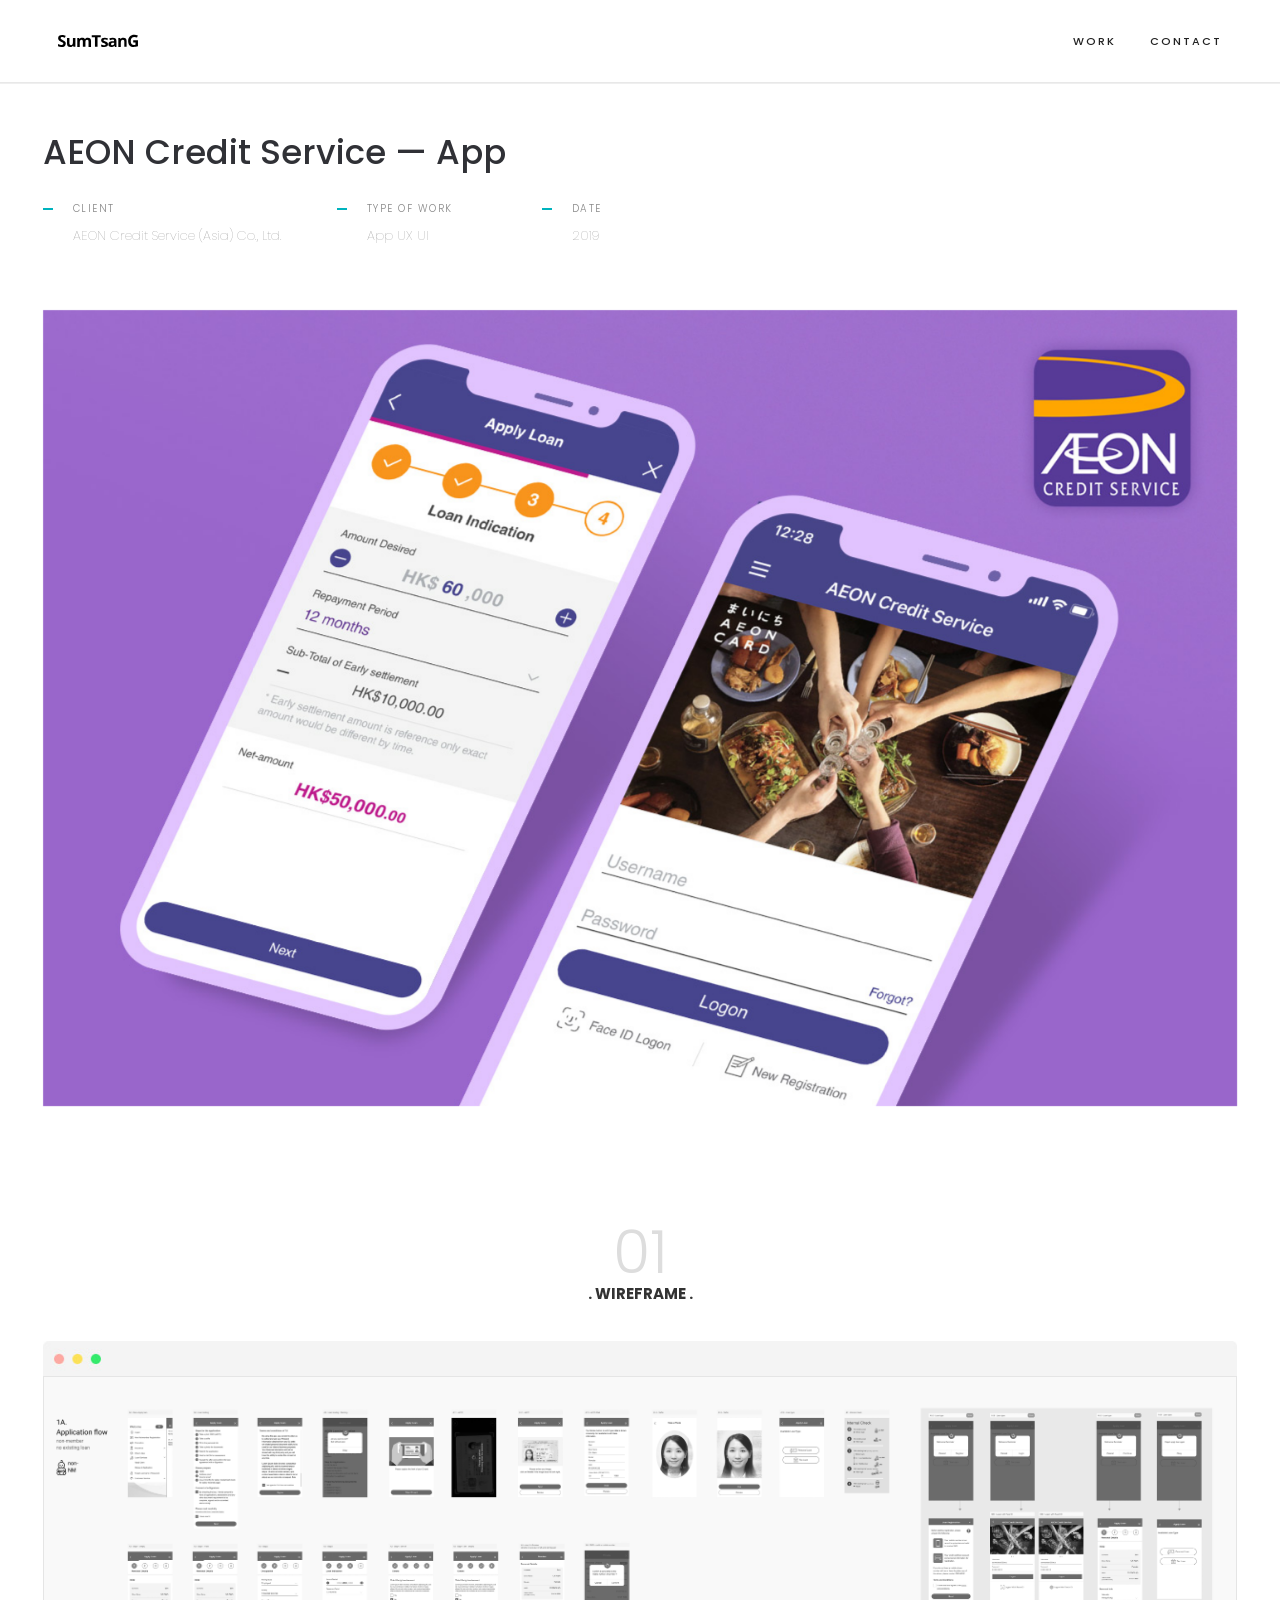
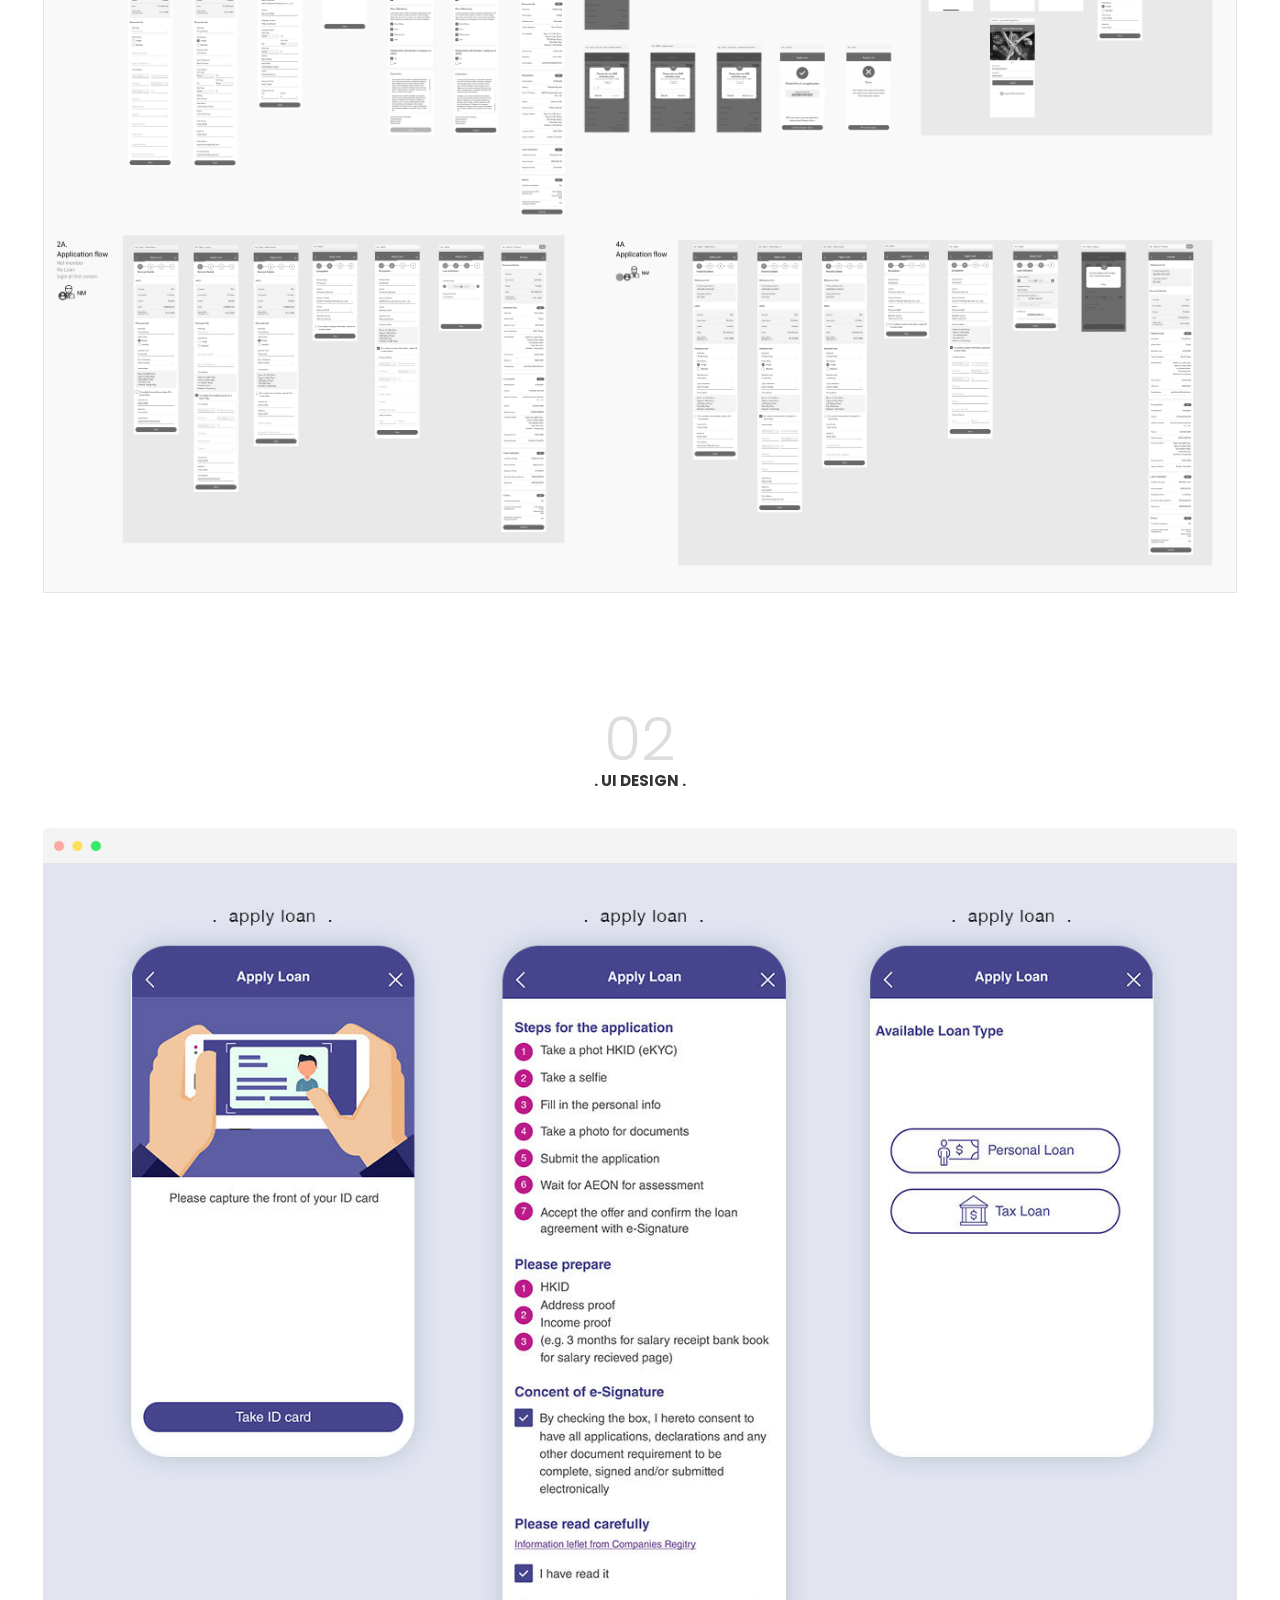
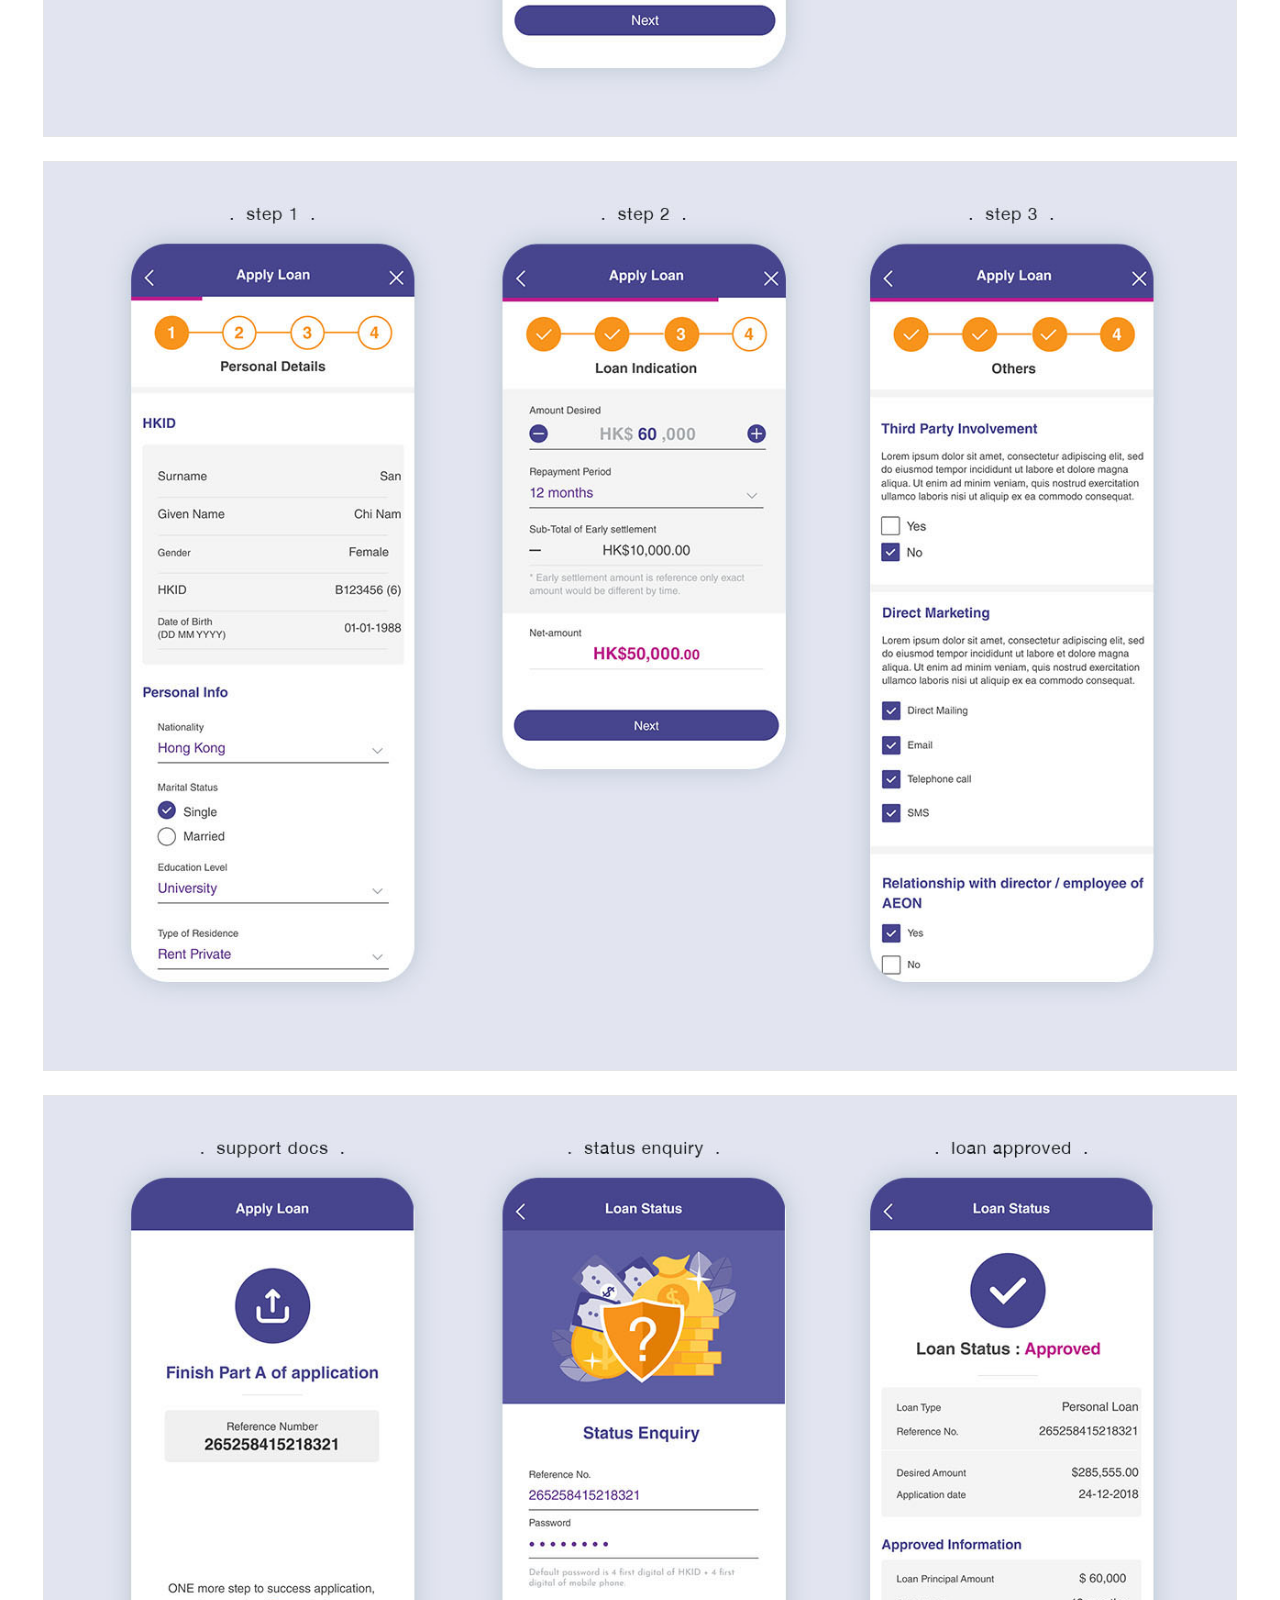
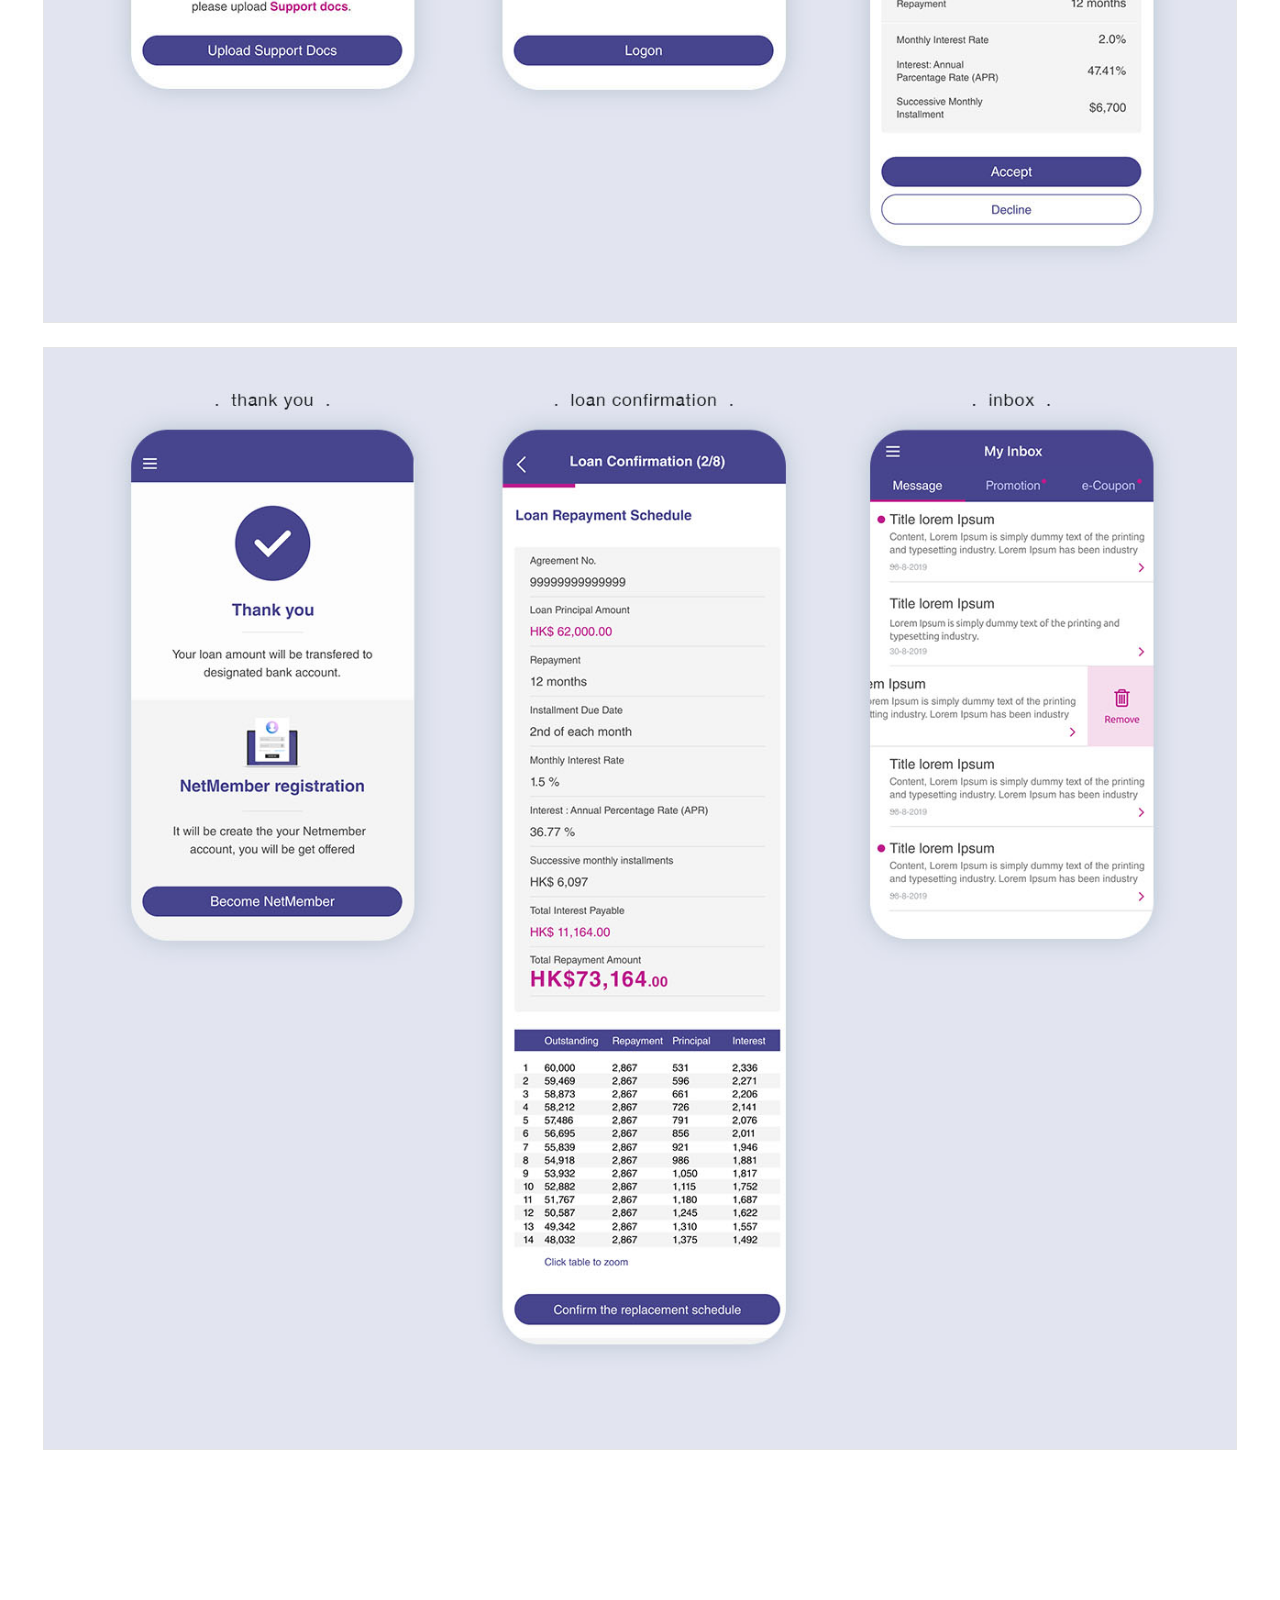
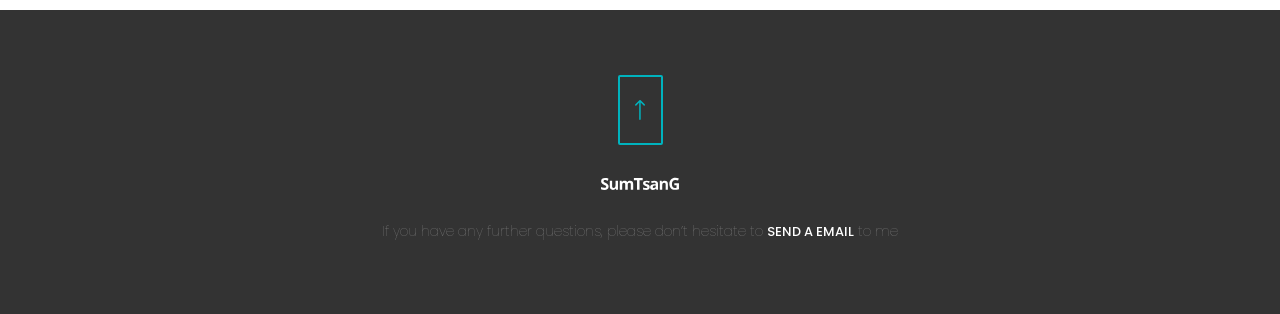
==== commit dabb23d8: "Add files via upload" ====
--- a/aeon-noshow.html
+++ b/aeon-noshow.html
@@ -70,6 +70,11 @@
                                 <h5>type of work</h5>
                                 <p>App UX UI</p>
                             </li>
+                            <li>
+                                <h5>Date</h5>
+                                <p>2019</p>
+                            </li> 
+
                       </ul>
                   </div>
                     
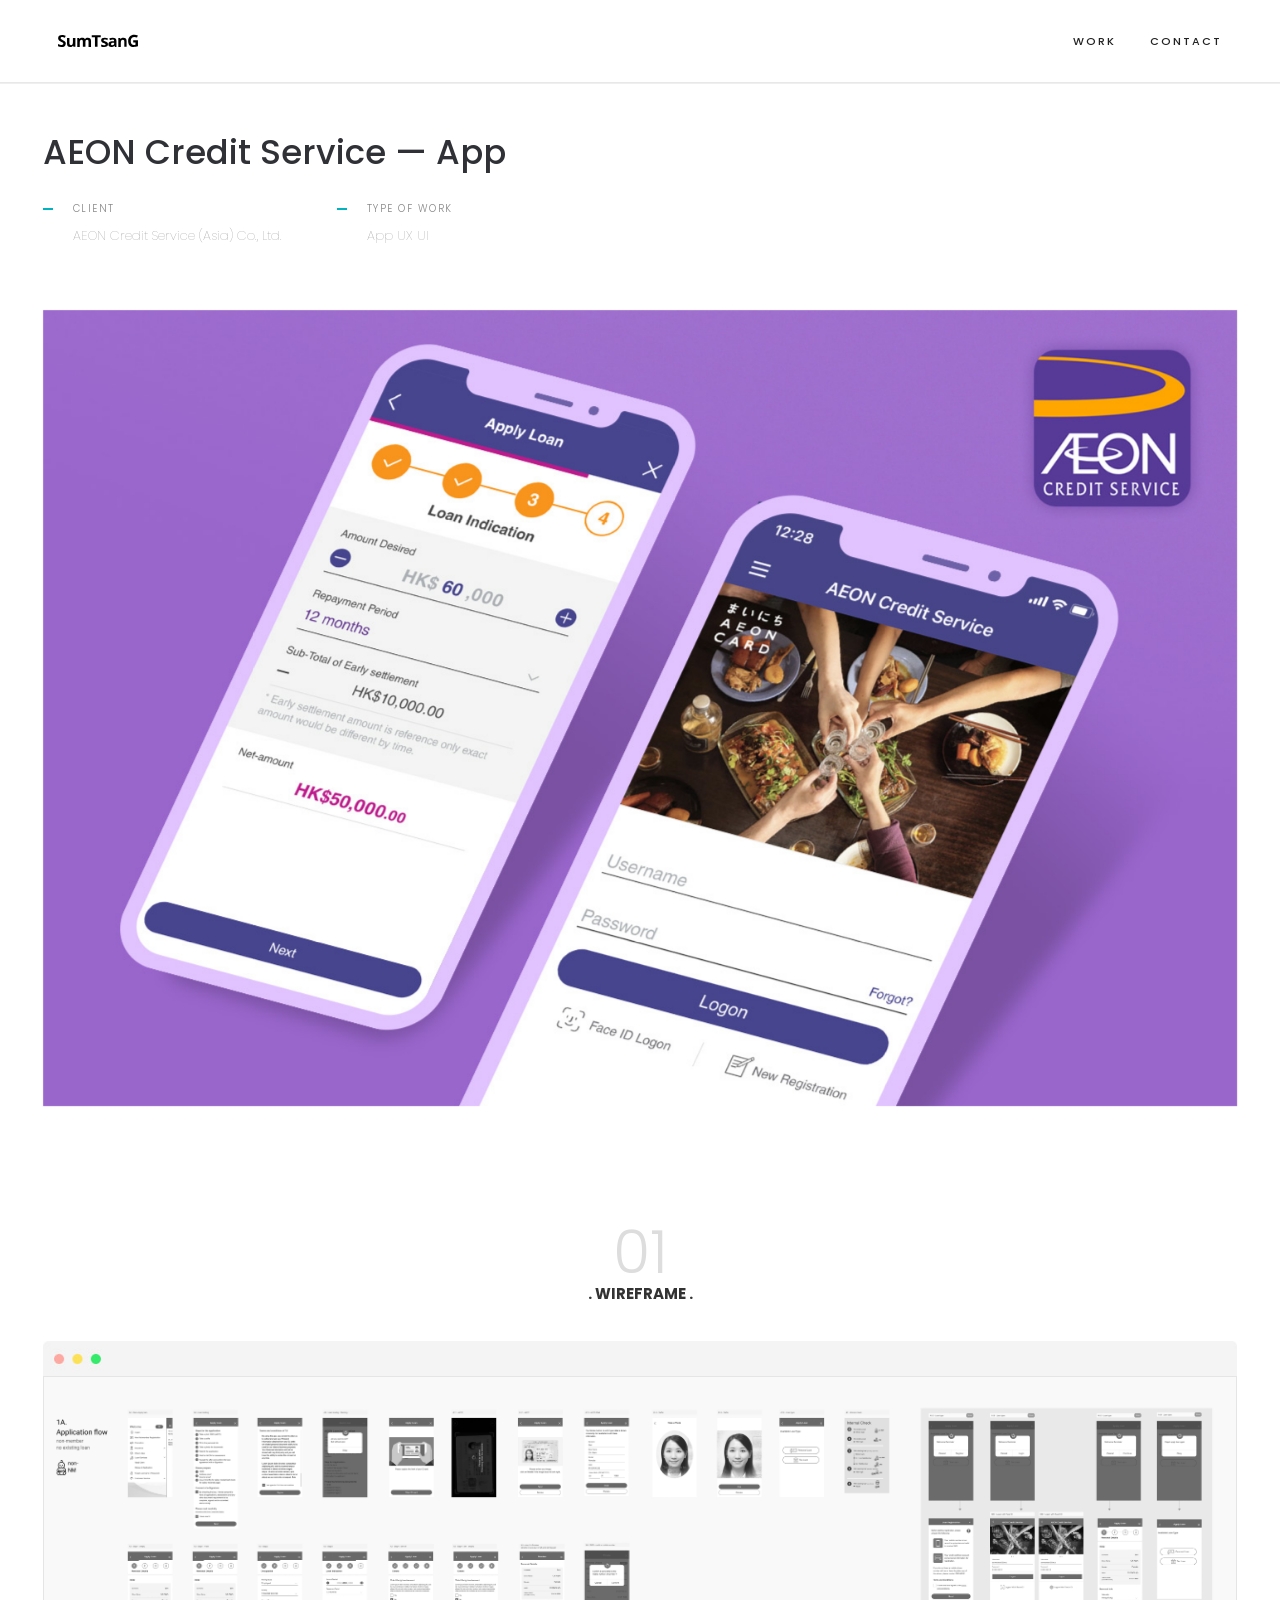
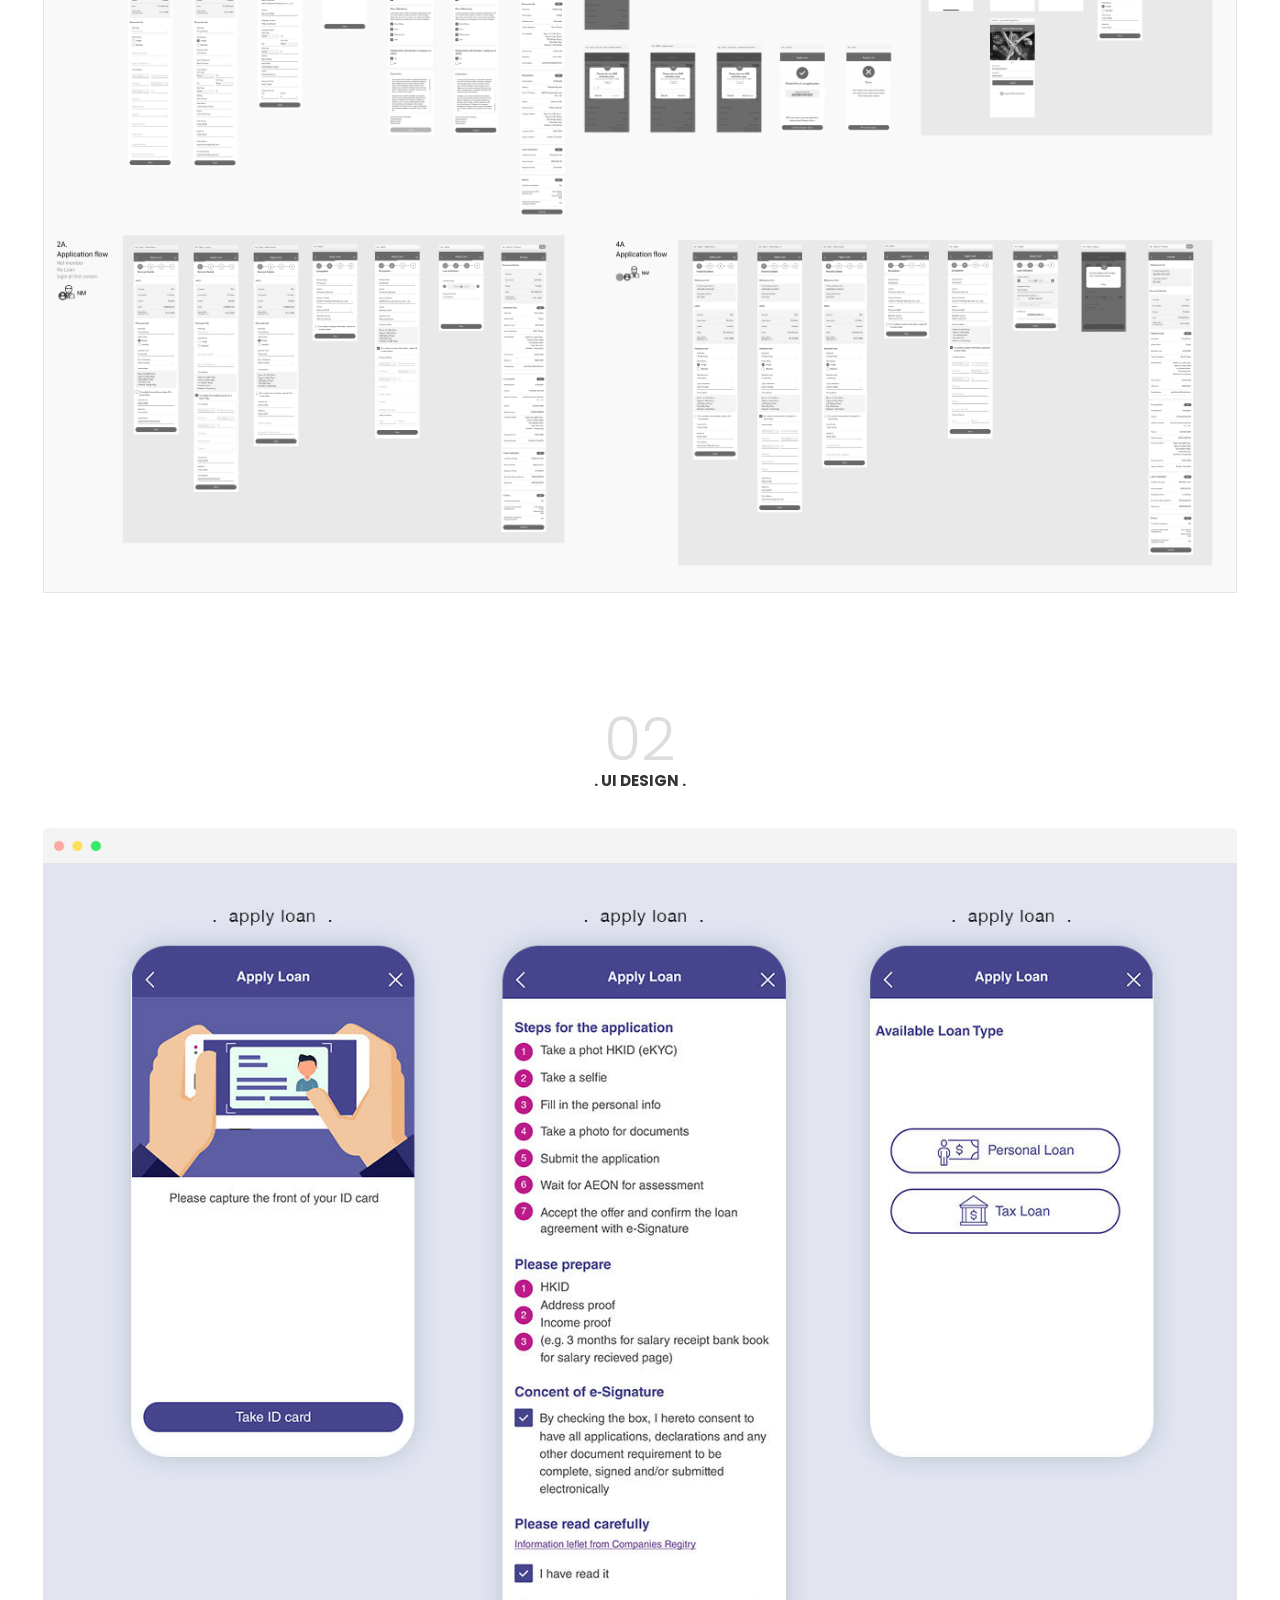
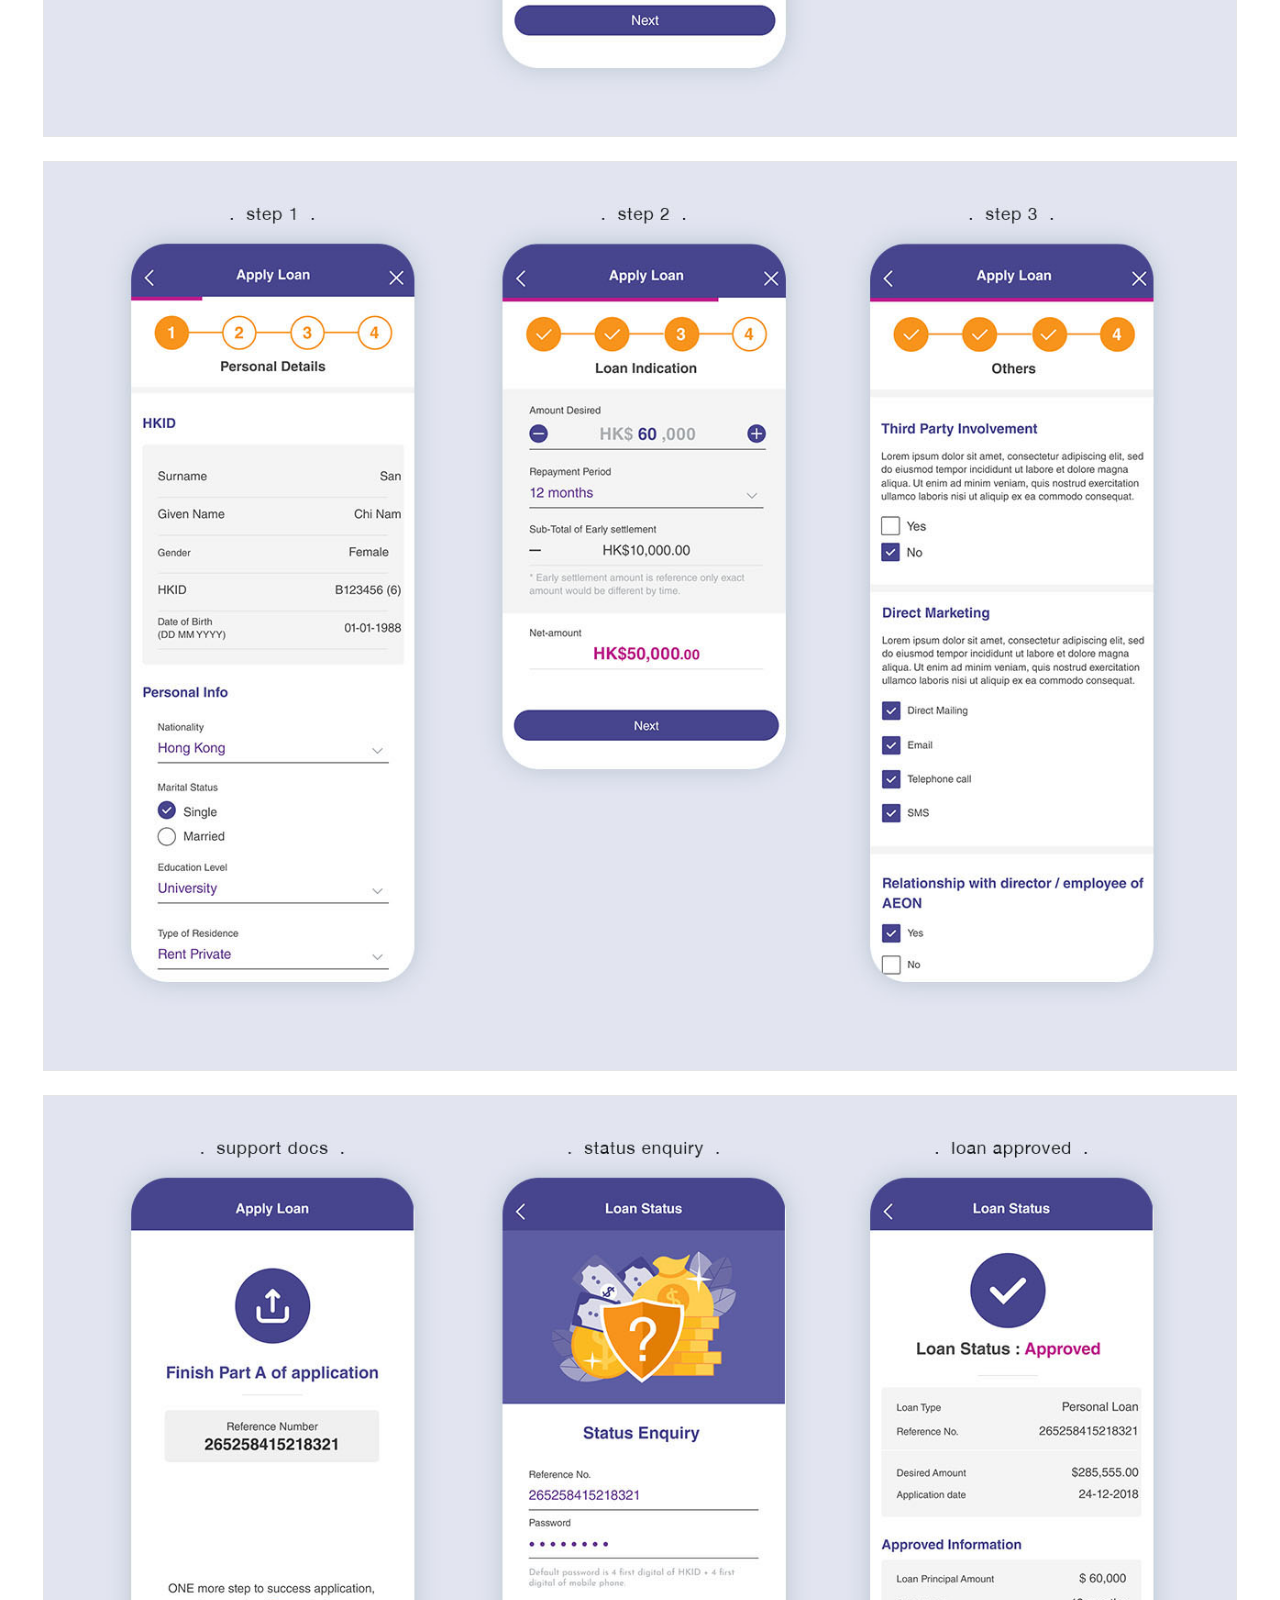
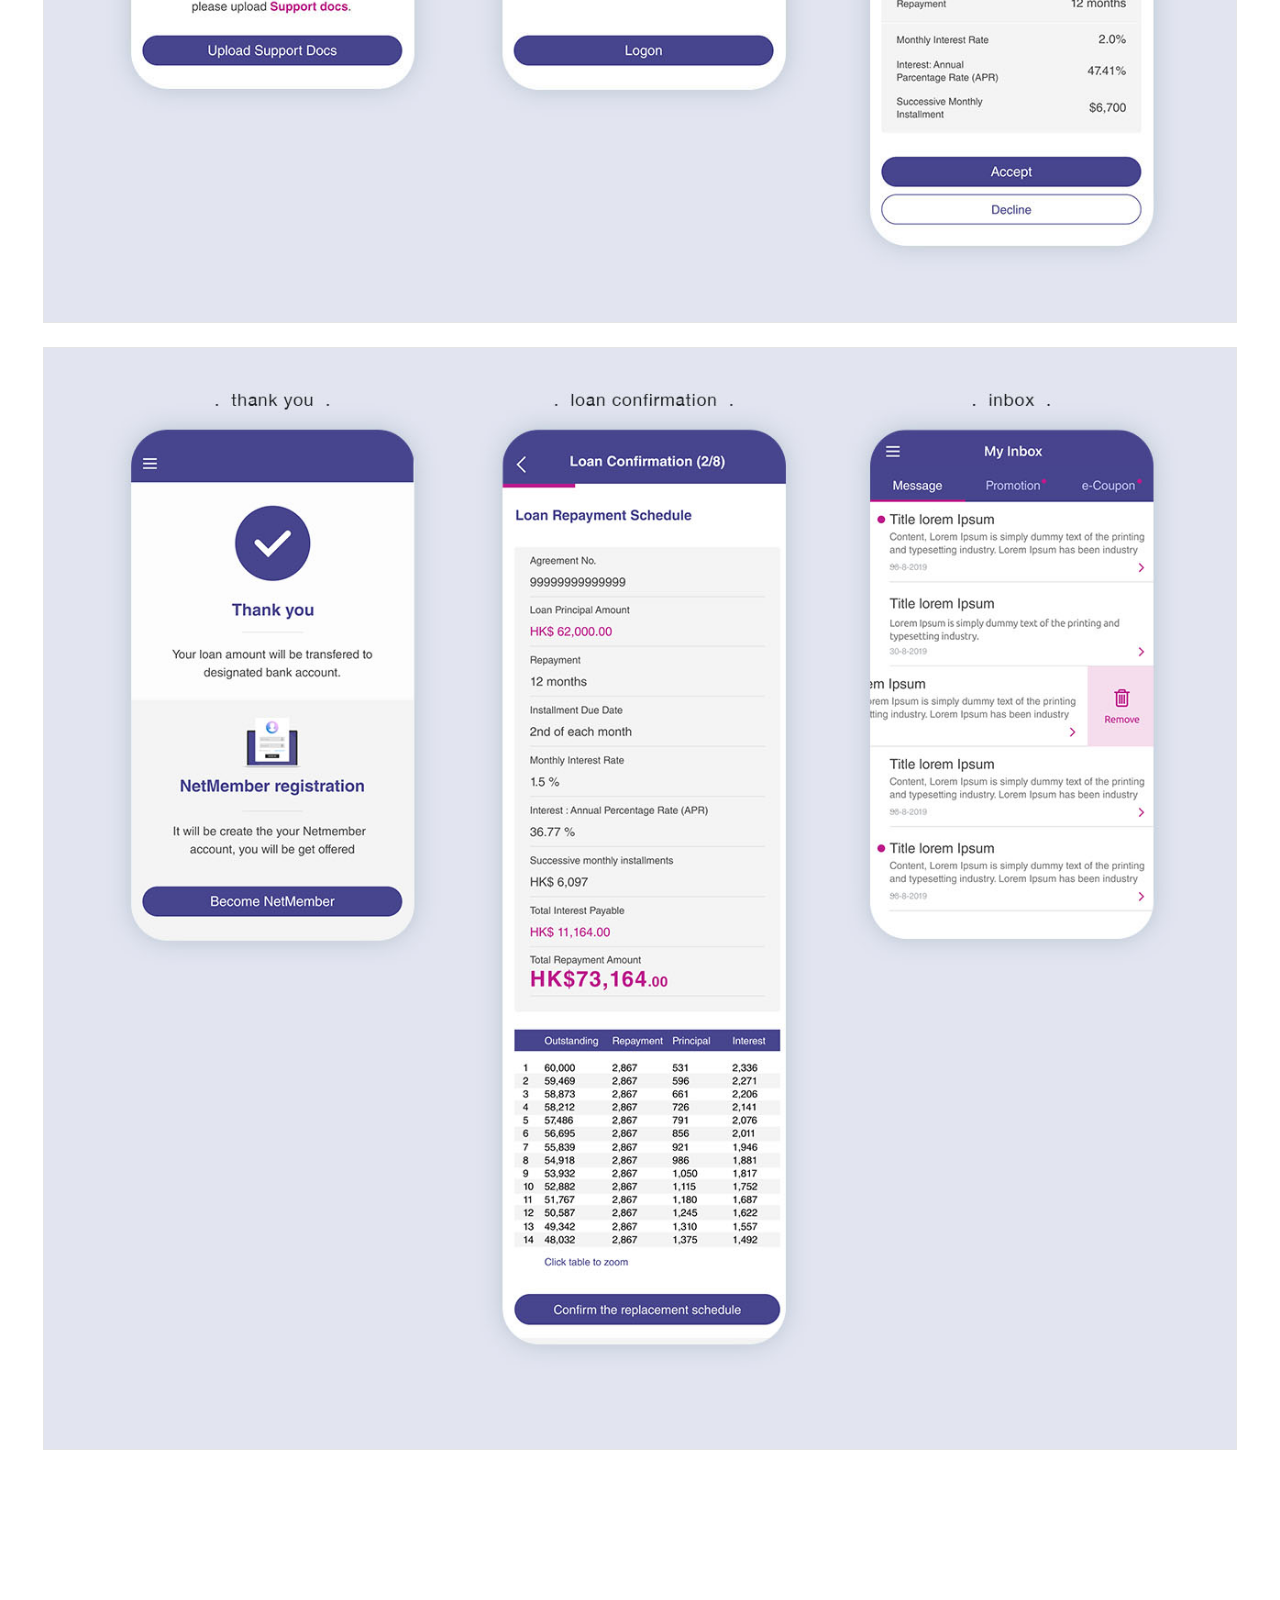
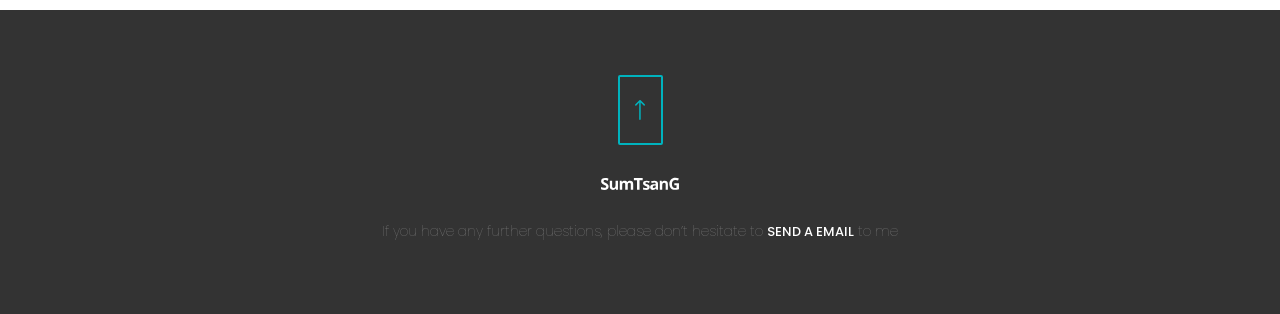
==== commit a5320cb1: "Update aeon-noshow.html" ====
--- a/aeon-noshow.html
+++ b/aeon-noshow.html
@@ -70,10 +70,6 @@
                                 <h5>type of work</h5>
                                 <p>App UX UI</p>
                             </li>
-                            <li>
-                                <h5>Date</h5>
-                                <p>2019</p>
-                            </li> 
 
                       </ul>
                   </div>
--- a/css/portfolio-job3.css
+++ b/css/portfolio-job3.css
@@ -184,3 +184,23 @@
     font-size:34px;
   }
 }
+
+/* V4: Root Direct full-width lead; remaining projects in two-column rows. */
+.job3-work .rootdirect-project { grid-column:1 / -1; }
+.job3-work .rootdirect-project .work-image { aspect-ratio:16 / 7; }
+.job3-work .rootdirect-project .rootdirect-placeholder { padding:5vw 6vw; }
+.job3-work .rootdirect-project .rootdirect-placeholder strong { font-size:clamp(42px,5.2vw,88px); }
+@media (max-width:767px){.job3-work .rootdirect-project{grid-column:auto}.job3-work .rootdirect-project .work-image{aspect-ratio:4/3}}
+/* Added legacy pages: same Job 3 detail treatment. */
+.job3-project-page .page-content.pt-50 > .container{width:100%;padding-left:4.5vw;padding-right:4.5vw}
+.job3-project-page .project-details-wide{width:100%}
+.job3-project-page .project-details-wide h3{font-size:34px;line-height:1.15;margin:0 0 25px;font-weight:500}
+.job3-project-page .project-details-wide>p{max-width:900px;font-size:16px;line-height:1.75;color:#444;margin-bottom:35px}
+.job3-project-page .project-details-wide .row{margin-left:0;margin-right:0;margin-bottom:45px!important}
+.job3-project-page .project-details-wide .row>[class*=col-]{padding-left:0;padding-right:40px}
+.job3-project-page .project-details-wide h5{margin:0 0 6px;font-size:10px;letter-spacing:1.5px;text-transform:uppercase;color:#888}
+.job3-project-page .project-details-wide .row p{font-size:13px;line-height:1.6;margin:0}
+.job3-project-page .project-gallery-wide .vertical-stack-gallery>li{width:100%;margin-bottom:40px}
+.job3-project-page .project-gallery-wide .vertical-stack-gallery>li img{width:100%;height:auto;display:block}
+.job3-project-page .project-gallery-wide iframe{max-width:100%}
+@media(max-width:767px){.job3-project-page .page-content.pt-50>.container{padding-left:22px;padding-right:22px}.job3-project-page .project-details-wide .row>[class*=col-]{padding-right:0;margin-bottom:20px}}
